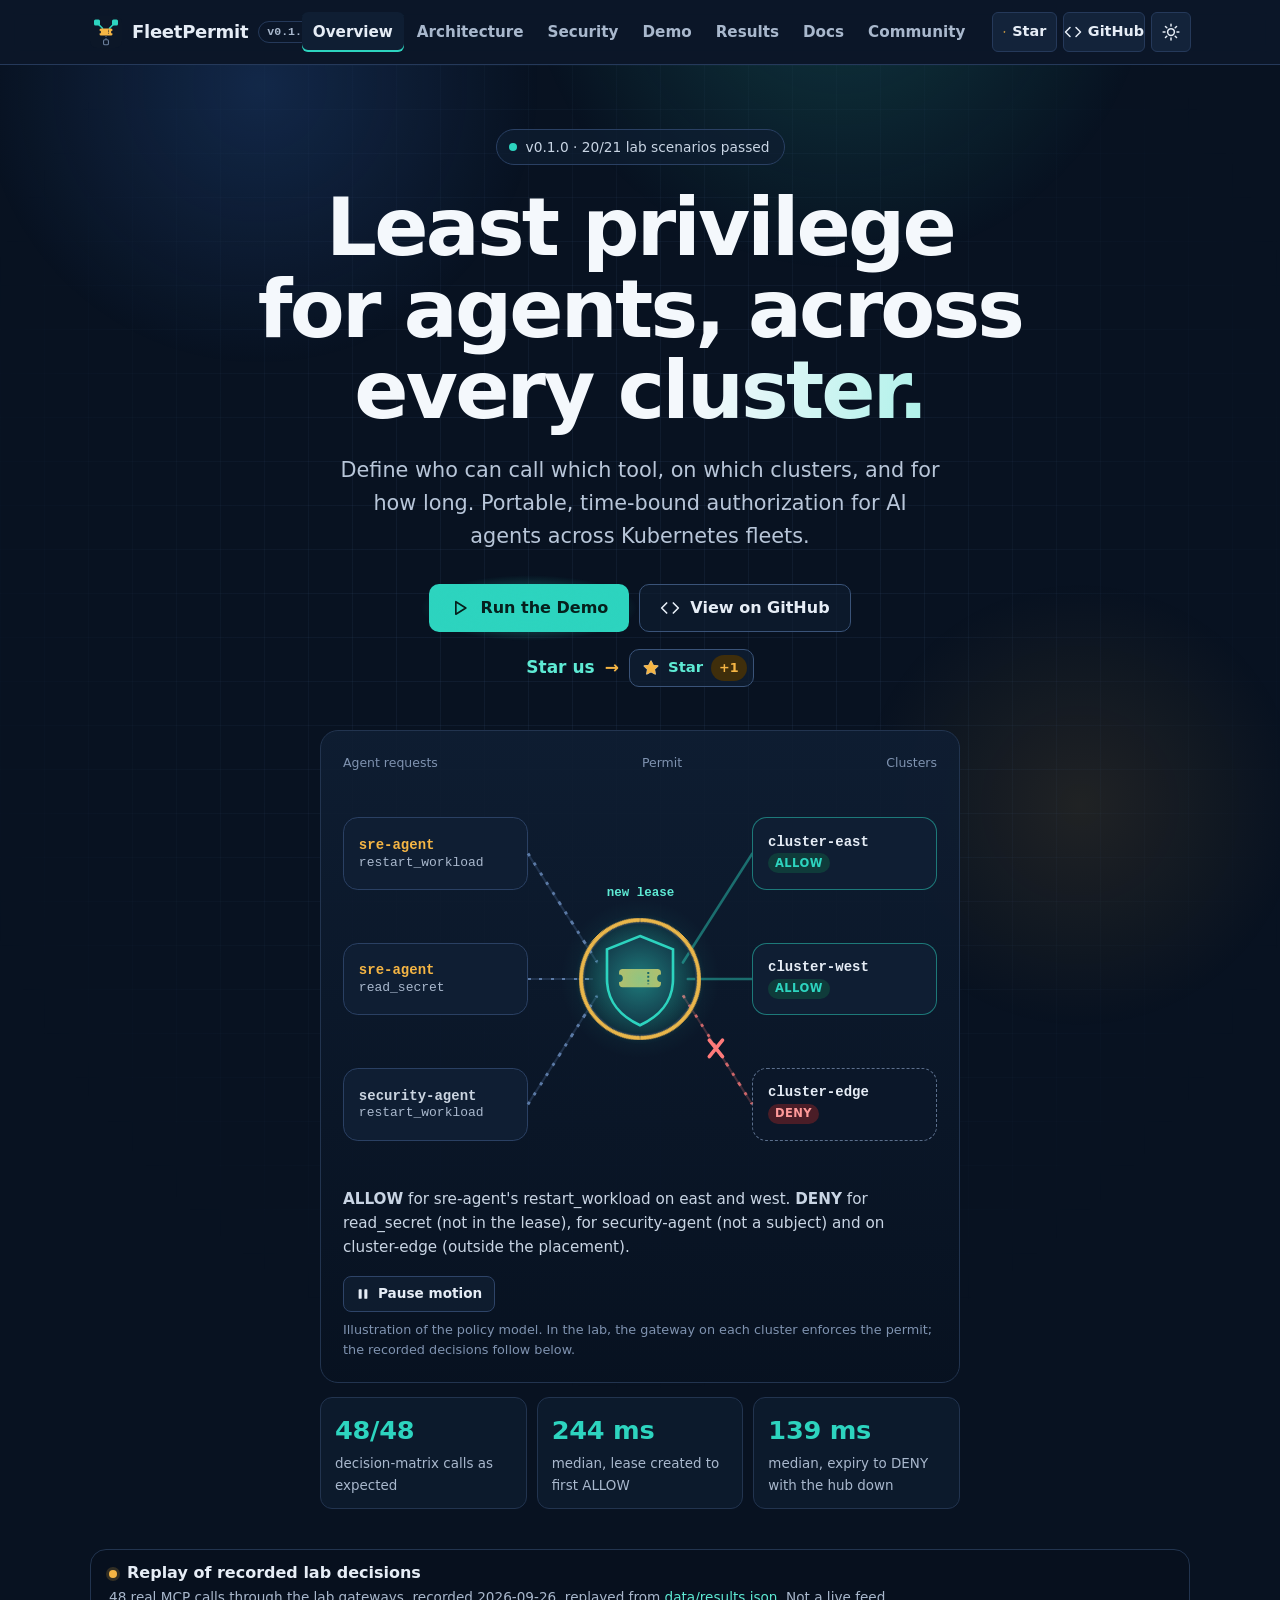
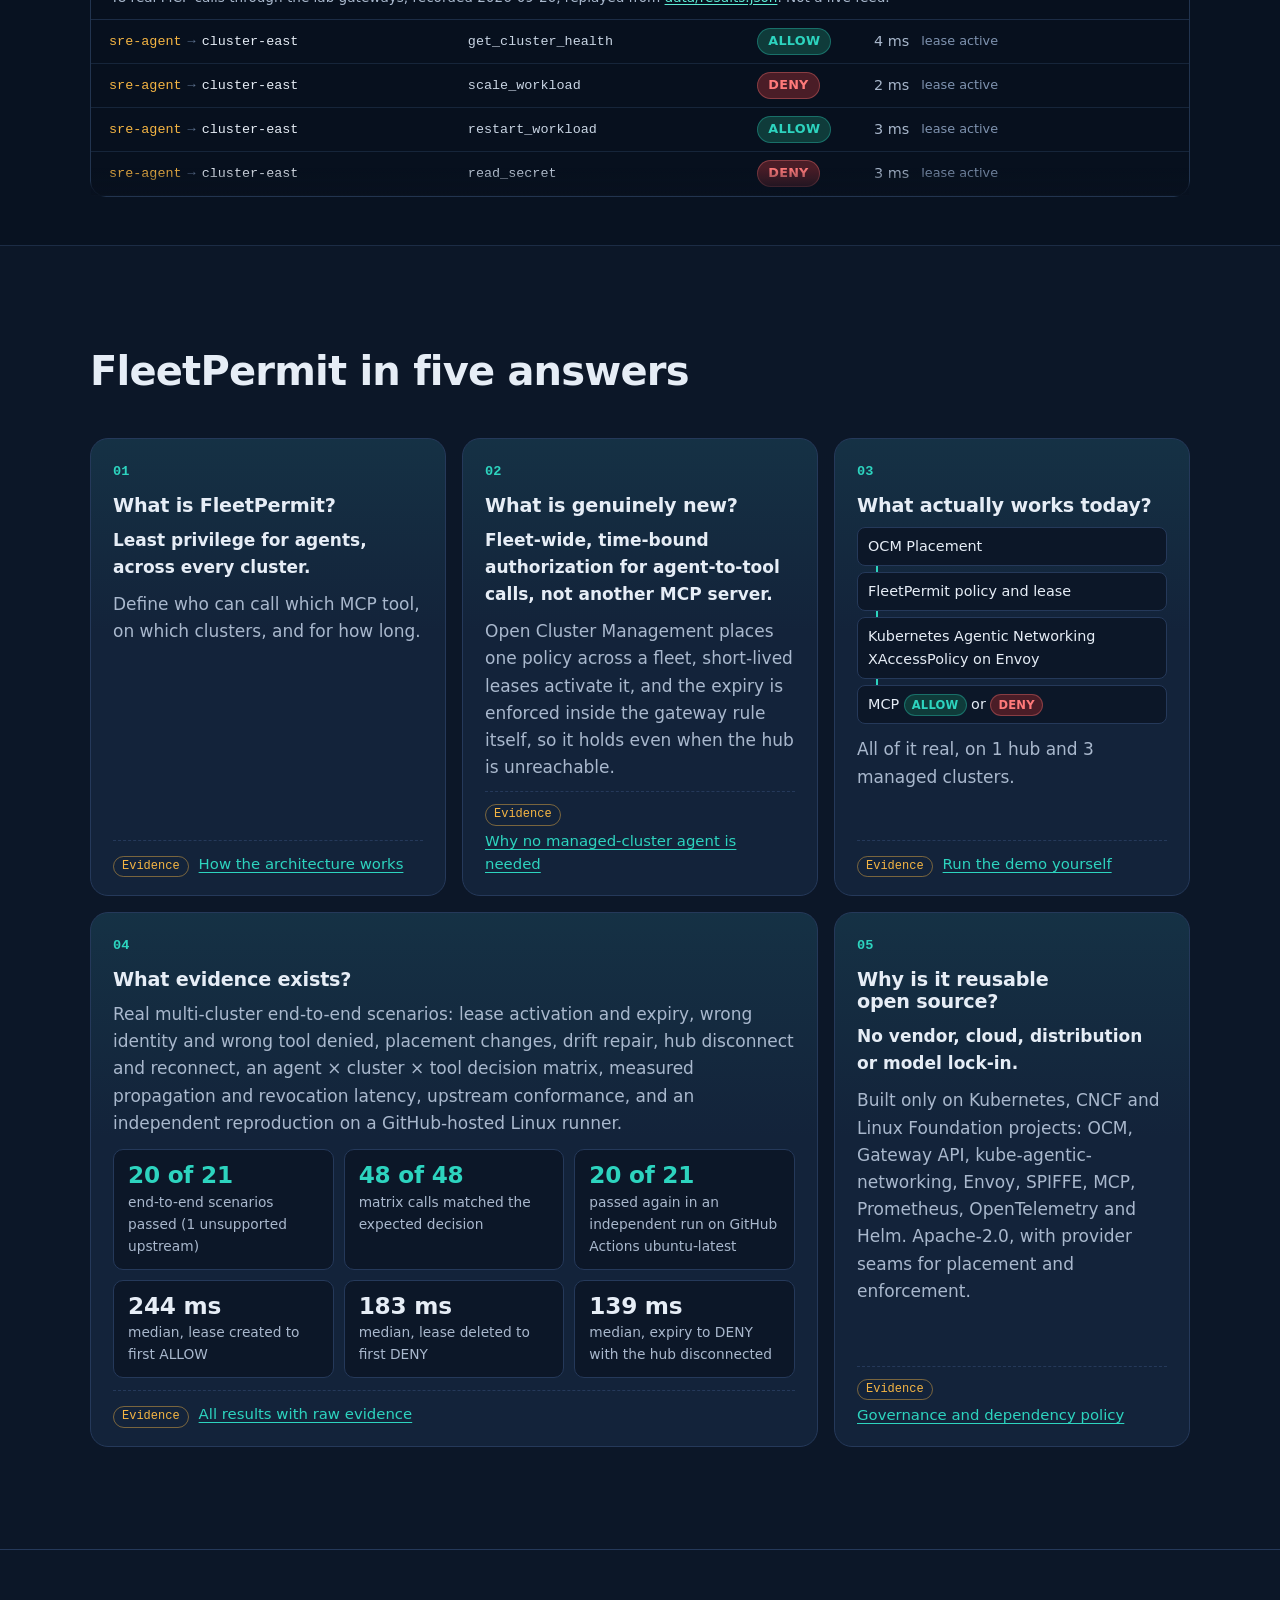
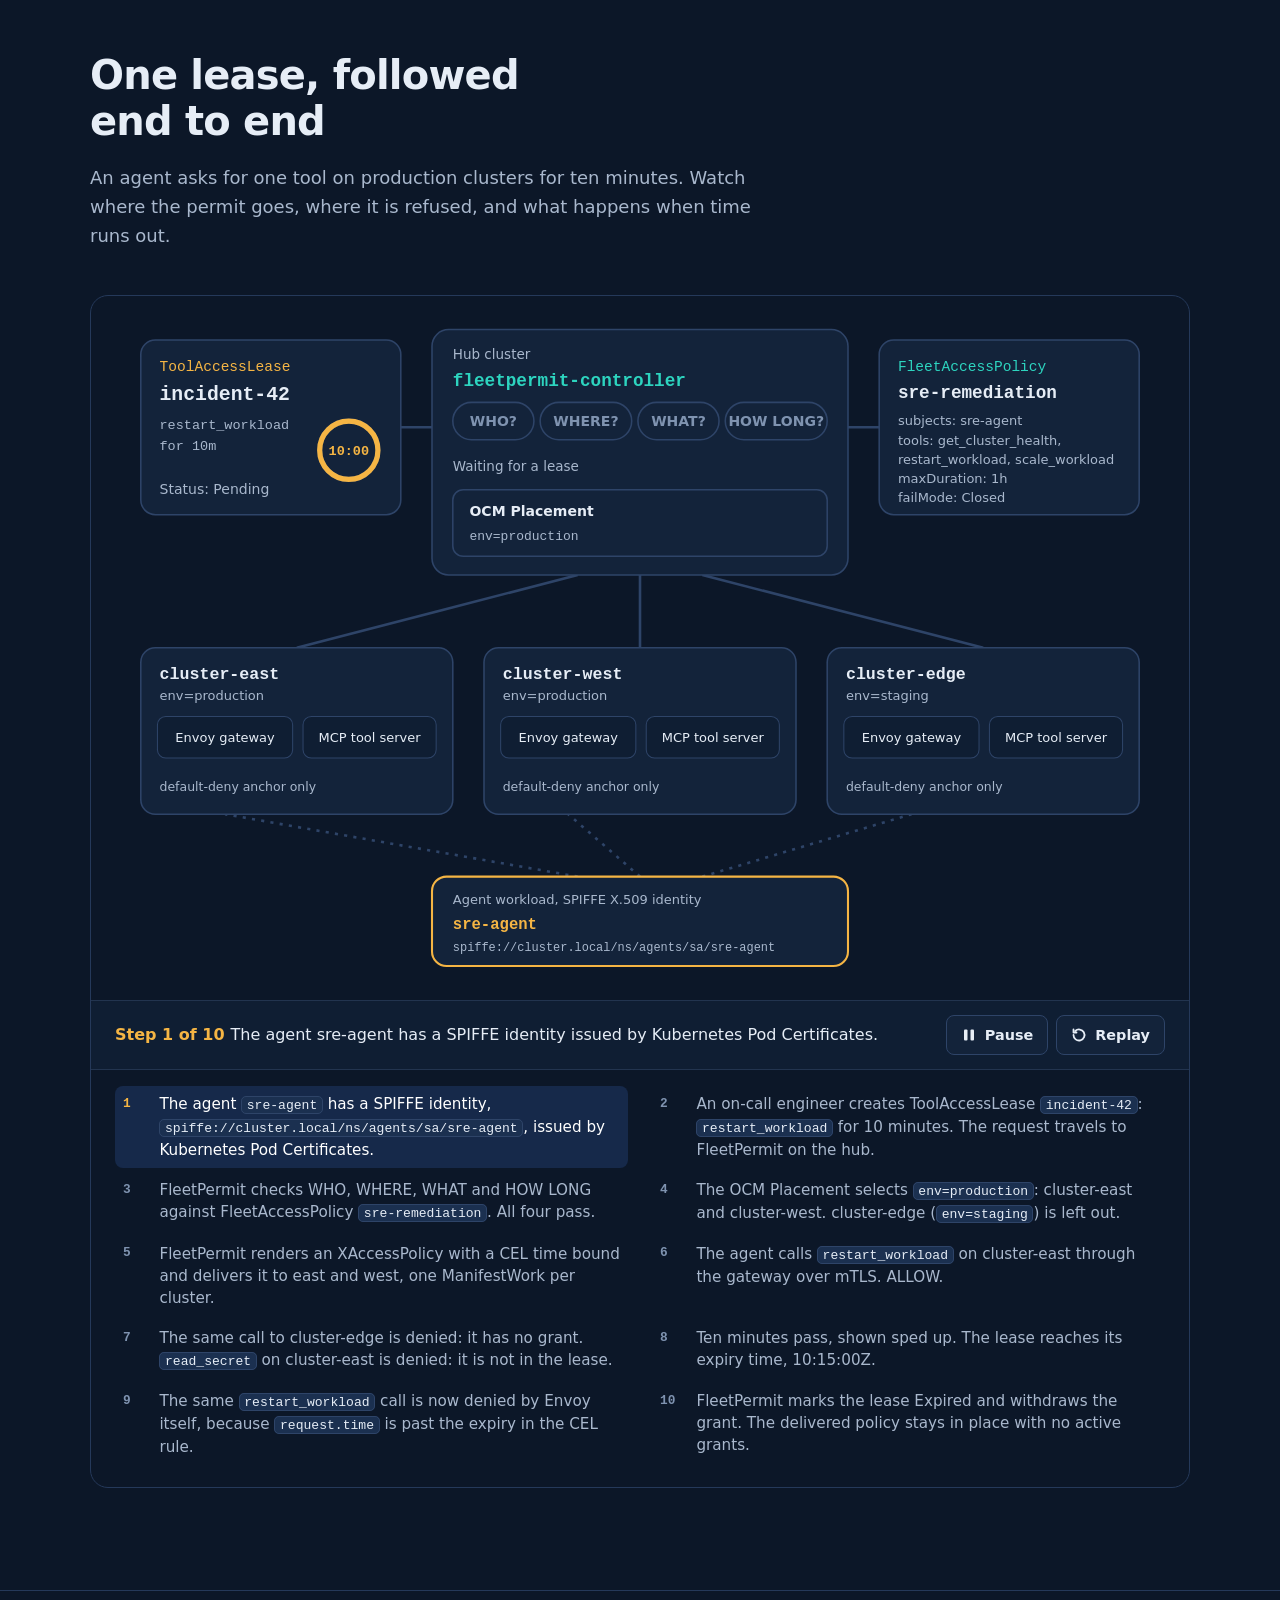
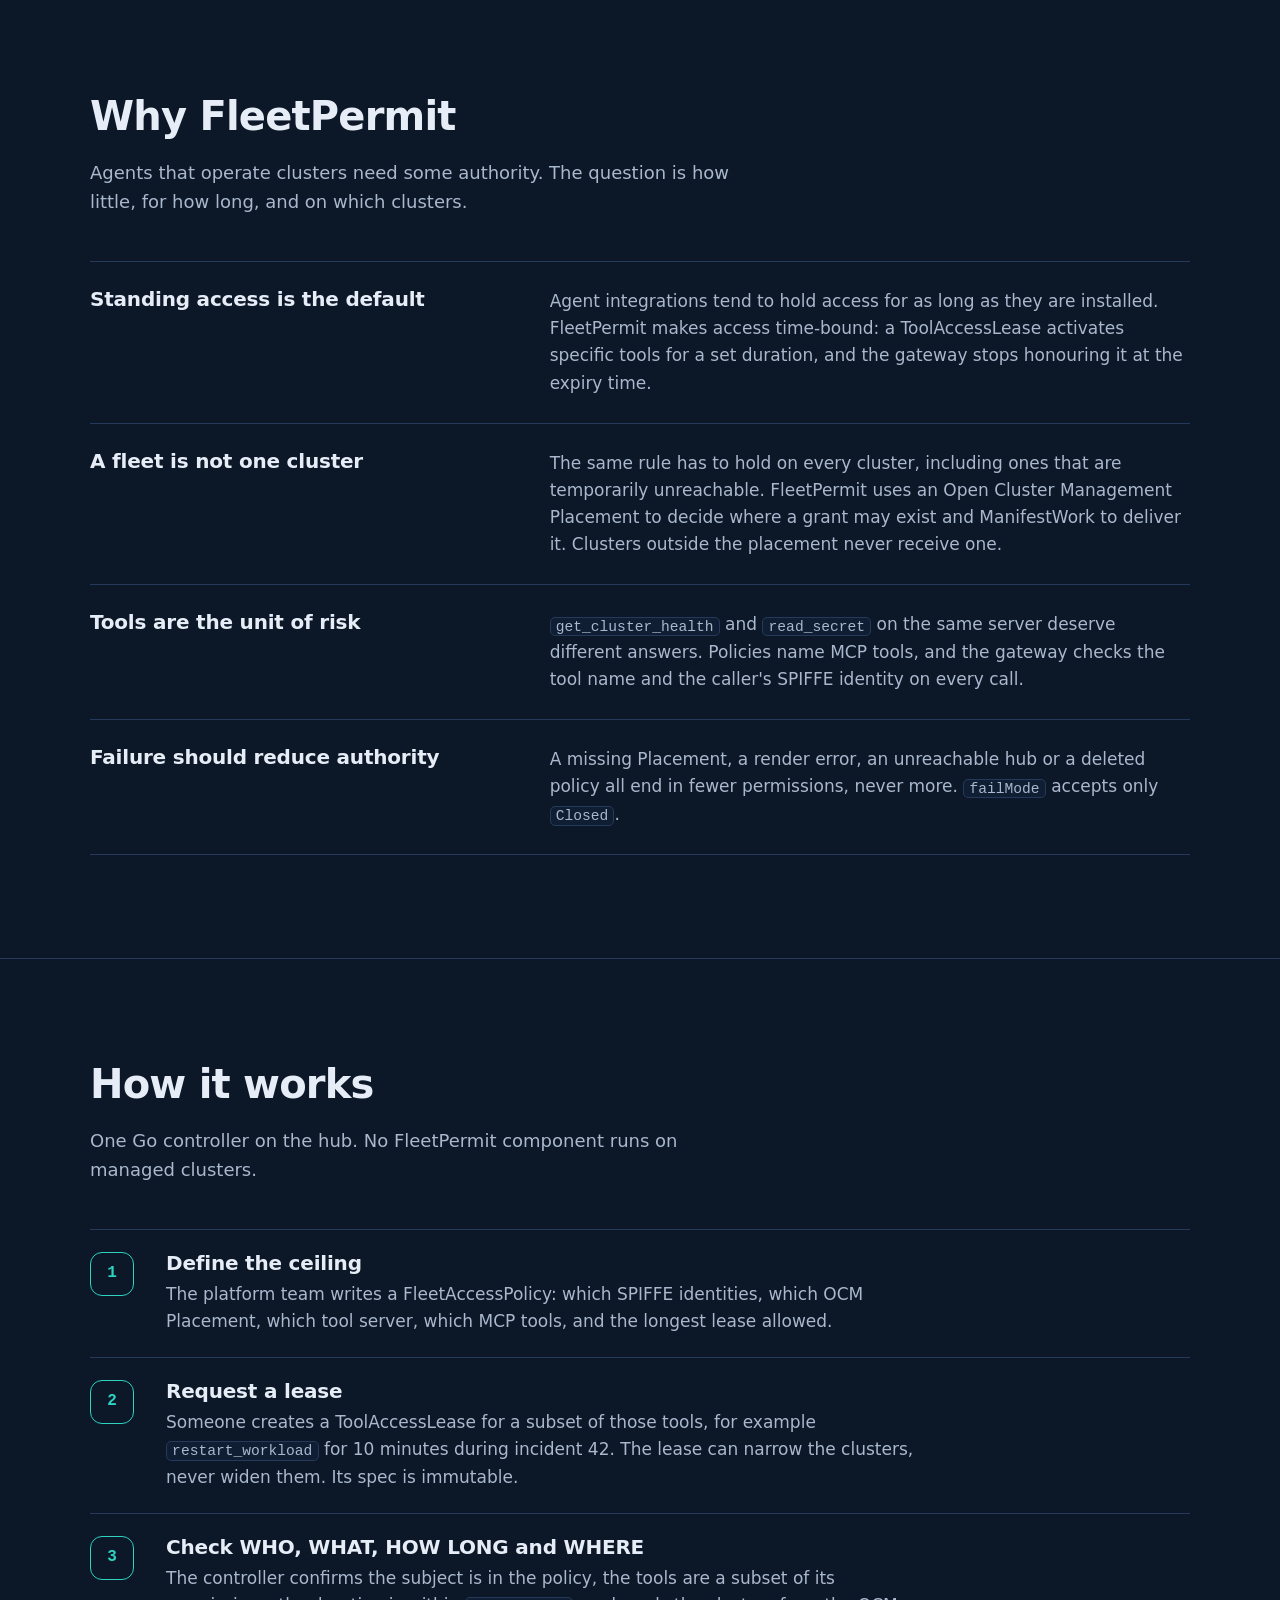
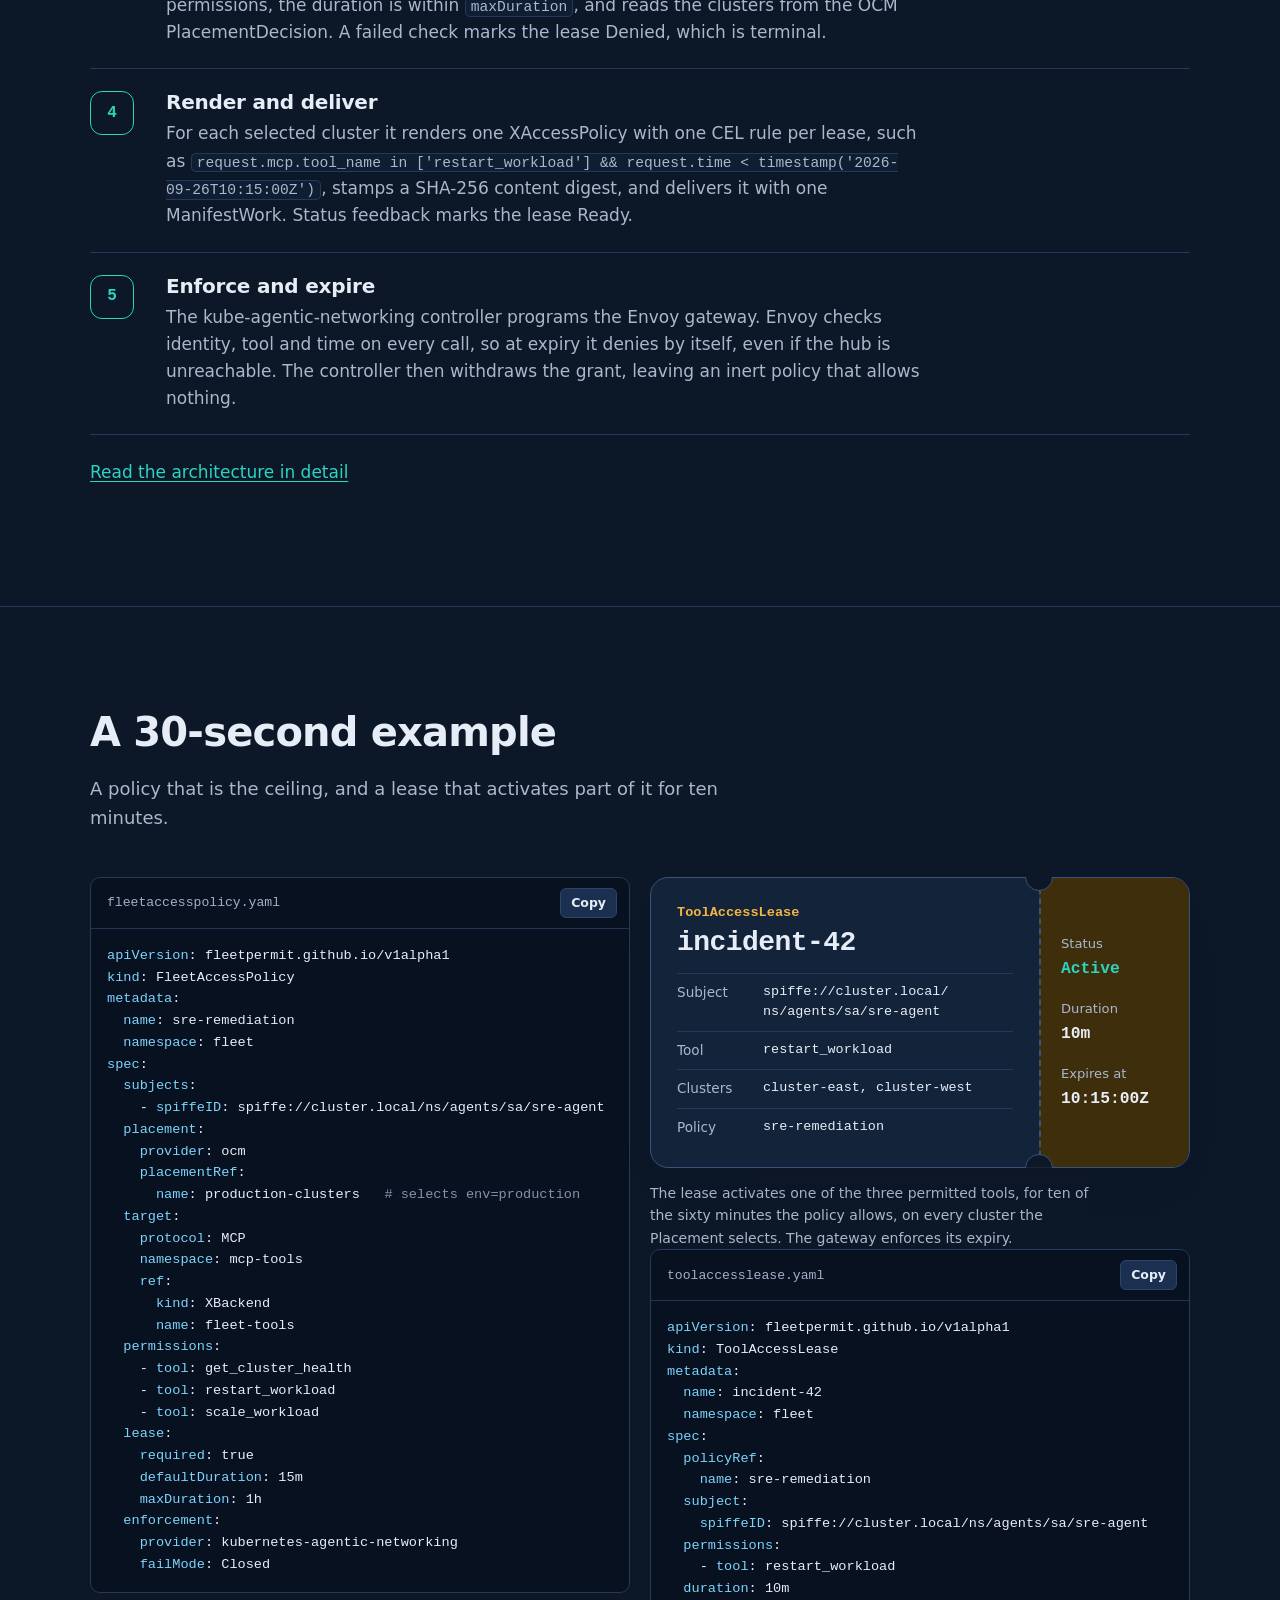
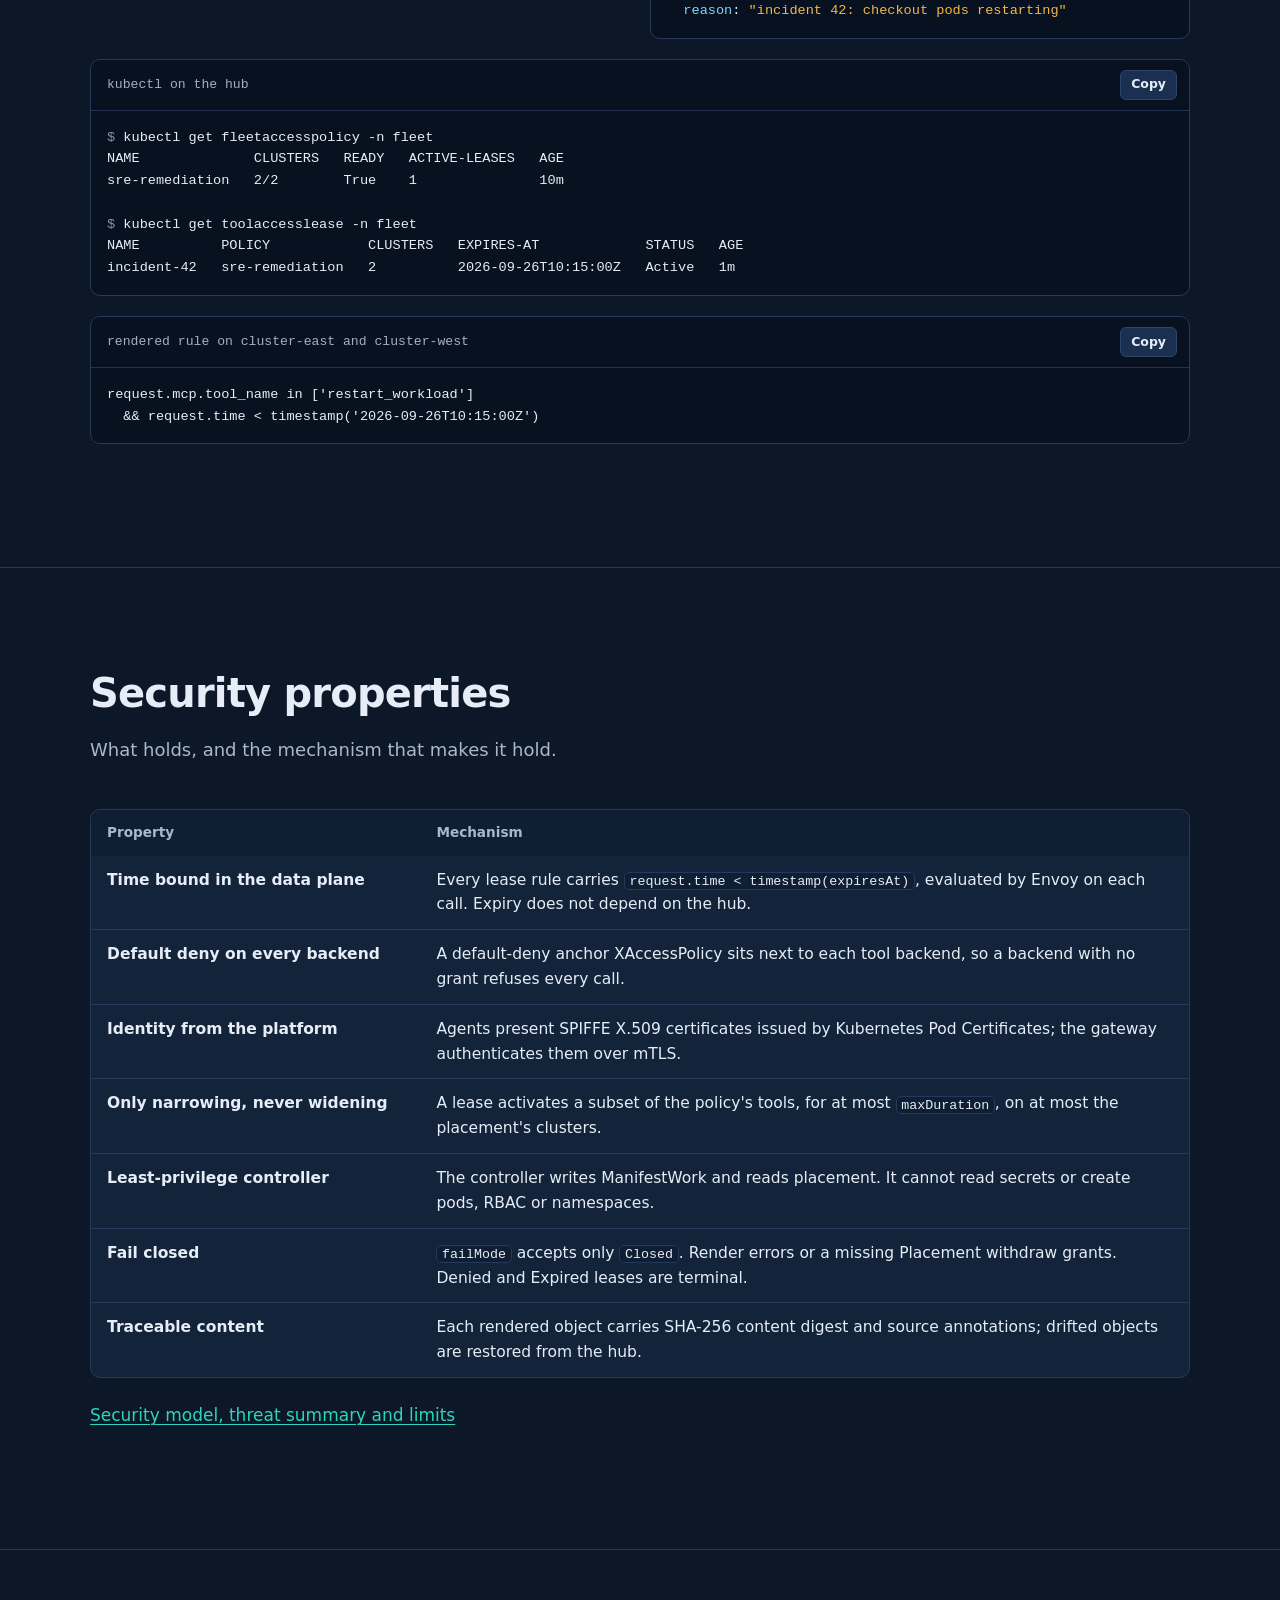
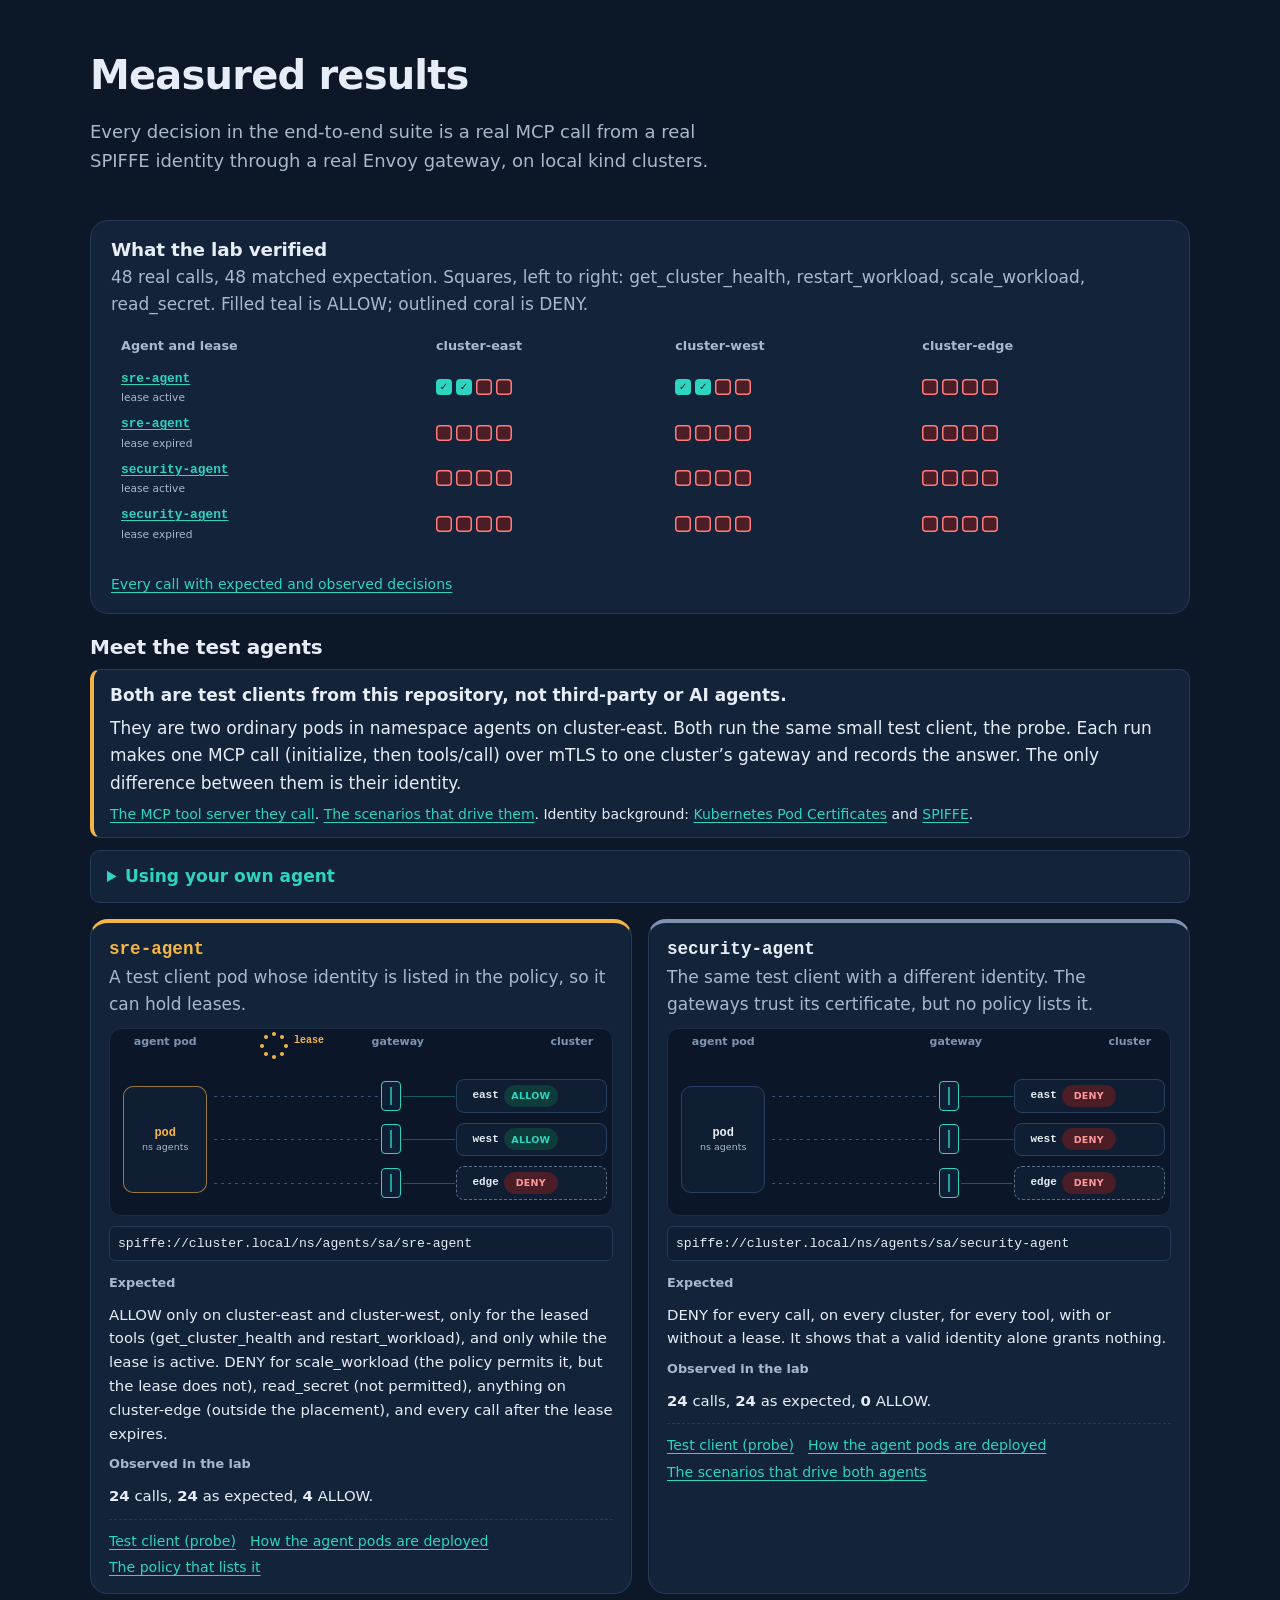
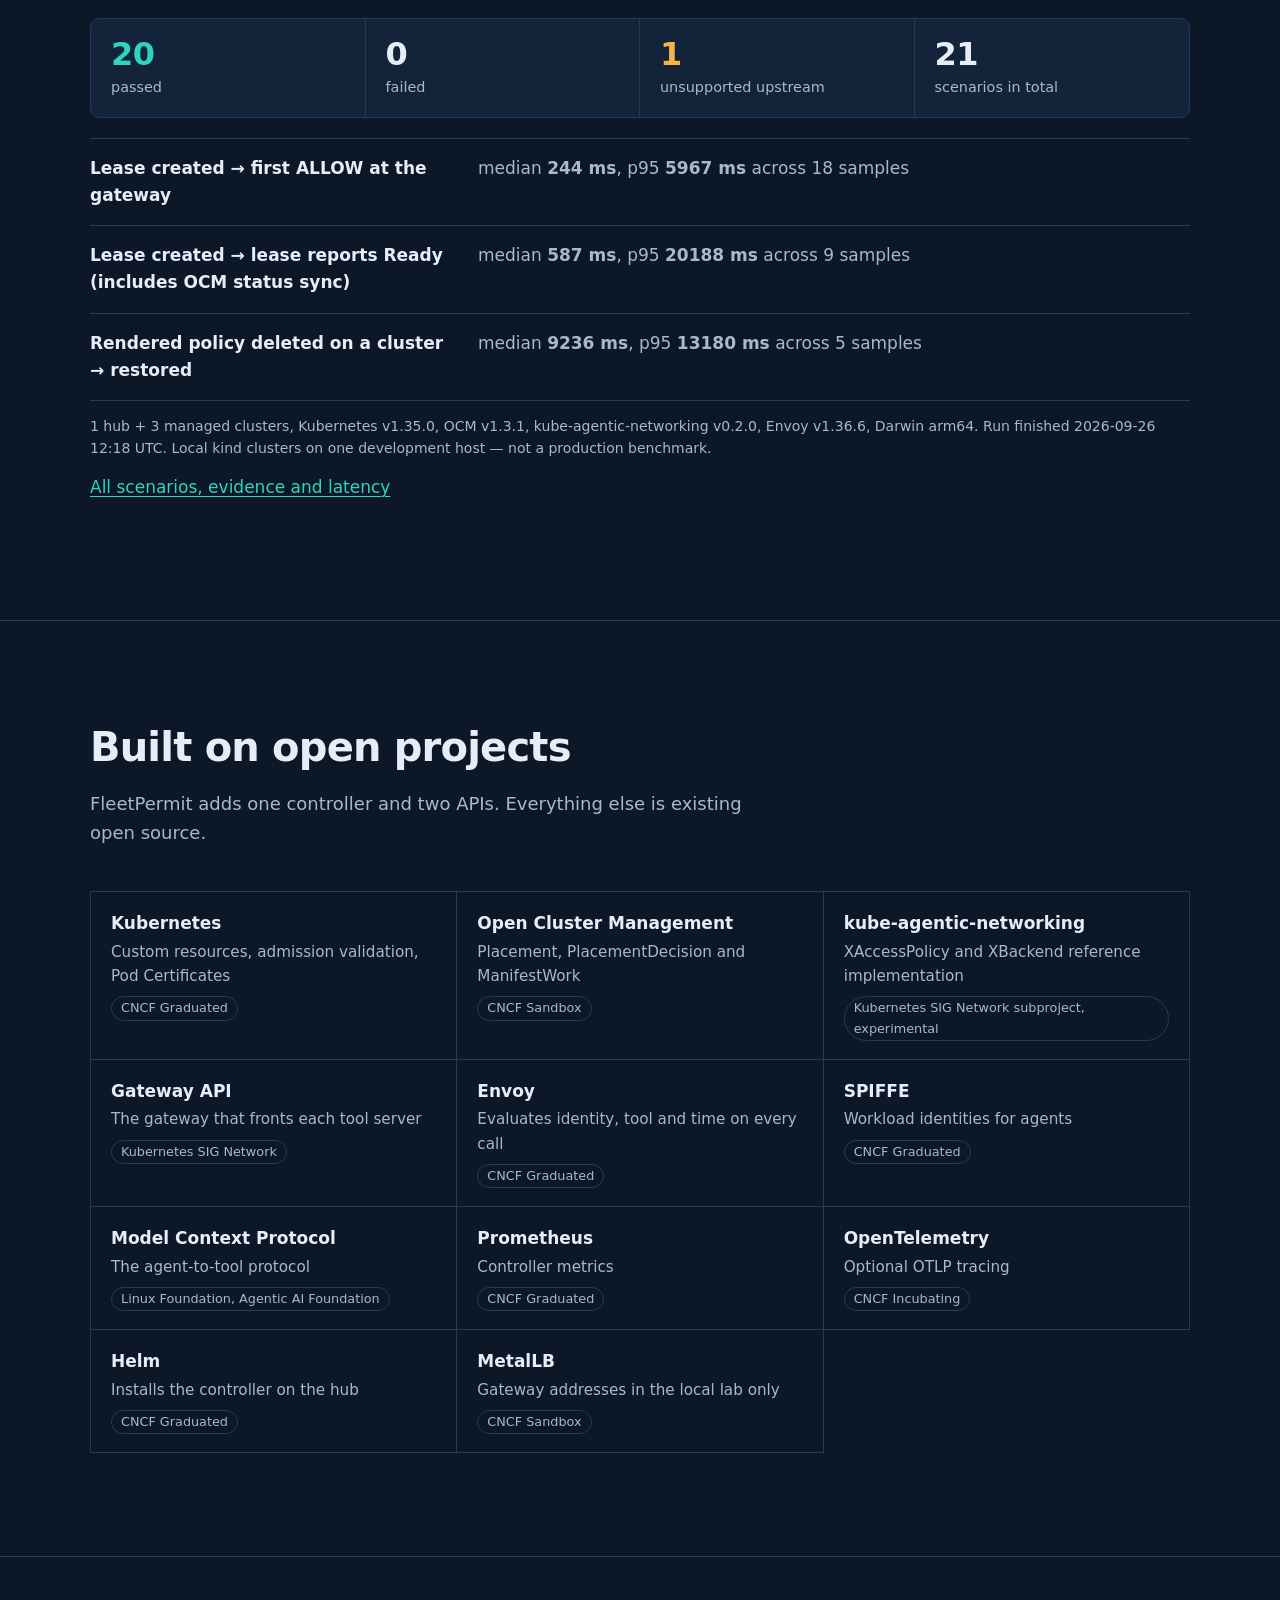
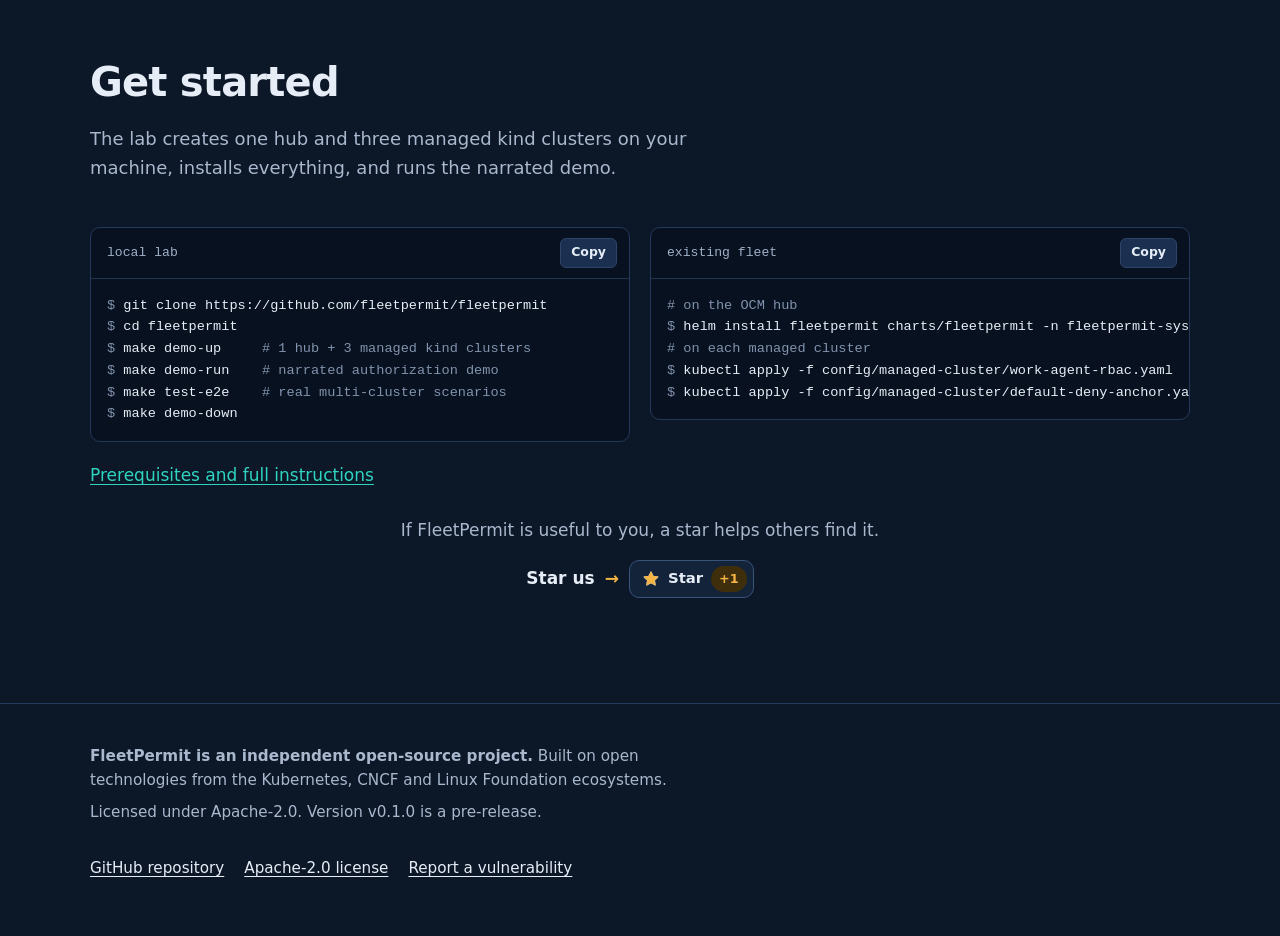
==== index.html @ ba18193c "Animate the hero flow and star button, add the test agent cards The flow panel now runs continuously" ====
<!doctype html>
<html lang="en" class="no-js">
<head>
<meta charset="utf-8">
<meta name="viewport" content="width=device-width, initial-scale=1">
<title>FleetPermit: least privilege for agents, across every cluster</title>
<meta name="description" content="Portable, time-bound authorization for AI agents across Kubernetes fleets. Define who can call which tool, on which clusters, and for how long.">
<meta name="color-scheme" content="dark light">
<meta name="theme-color" content="#0c1728">
<link rel="icon" href="assets/img/logo-mark.svg" type="image/svg+xml">
<link rel="apple-touch-icon" href="assets/img/avatar-512.png">
<link rel="stylesheet" href="assets/css/site.css">
<meta property="og:type" content="website">
<meta property="og:site_name" content="FleetPermit">
<meta property="og:title" content="FleetPermit: least privilege for agents, across every cluster">
<meta property="og:description" content="Portable, time-bound authorization for AI agents across Kubernetes fleets. Define who can call which tool, on which clusters, and for how long.">
<meta property="og:url" content="https://fleetpermit.github.io/">
<meta property="og:image" content="https://fleetpermit.github.io/assets/img/social-preview.png">
<meta name="twitter:card" content="summary_large_image">
<script>(function(){var d=document.documentElement,t='dark';d.className=d.className.replace('no-js','js');try{var s=localStorage.getItem('fp-theme');if(s==='light'||s==='dark')t=s;}catch(e){}d.setAttribute('data-theme',t);})();</script>
<script src="assets/js/site.js" defer></script>
<link rel="stylesheet" href="assets/css/hero.css">
<link rel="stylesheet" href="assets/css/agents.css">
<script src="assets/js/hero.js" defer></script>
<script src="assets/js/architecture-player.js" defer></script>
<script src="assets/js/results.js" defer></script>
</head>
<body>
<a class="skip-link" href="#main">Skip to content</a>
<header class="site-header">
  <div class="container header-inner">
    <a class="brand" href="index.html"><svg viewBox="0 0 64 64" aria-hidden="true" focusable="false"><rect width="64" height="64" rx="14" fill="#0C1728"/><g stroke="#2DD4BF" stroke-width="3.2" stroke-linecap="round"><line x1="25" y1="24.5" x2="16.5" y2="16"/><line x1="39" y1="24.5" x2="47.5" y2="16"/></g><line x1="32" y1="41" x2="32" y2="45.5" stroke="#6B7F9C" stroke-width="2.4" stroke-linecap="round" stroke-dasharray="0.01 4.4"/><rect x="8" y="7" width="12" height="12" rx="3" fill="#2DD4BF"/><rect x="44" y="7" width="12" height="12" rx="3" fill="#2DD4BF"/><rect x="27.1" y="47.6" width="9.8" height="9.8" rx="2.6" fill="none" stroke="#6B7F9C" stroke-width="2.2"/><path d="M22 25H42A3 3 0 0 1 45 28V29A3 3 0 0 0 45 35V36A3 3 0 0 1 42 39H22A3 3 0 0 1 19 36V35A3 3 0 0 0 19 29V28A3 3 0 0 1 22 25Z" fill="#F5B544"/><line x1="37" y1="27.6" x2="37" y2="36.6" stroke="#0C1728" stroke-width="1.6" stroke-dasharray="1.6 1.4"/></svg><span>FleetPermit</span><span class="version">v0.1.0</span></a>
    <nav id="site-nav" class="site-nav" aria-label="Main">
      <ul>
        <li><a href="index.html" aria-current="page">Overview</a></li>
        <li><a href="architecture.html">Architecture</a></li>
        <li><a href="security.html">Security</a></li>
        <li><a href="demo.html">Demo</a></li>
        <li><a href="results.html">Results</a></li>
        <li><a href="docs.html">Docs</a></li>
        <li><a href="community.html">Community</a></li>
      </ul>
    </nav>
    <div class="header-actions">
      <a class="icon-btn star-btn" href="https://github.com/fleetpermit/fleetpermit" aria-label="Star FleetPermit on GitHub" title="Star FleetPermit on GitHub"><span class="star-g" aria-hidden="true"><svg class="star-ico" viewBox="0 0 24 24" focusable="false"><path d="M12 2.6l2.8 5.8 6.3.9-4.6 4.4 1.1 6.3L12 17l-5.6 3 1.1-6.3-4.6-4.4 6.3-.9z"/></svg></span><span class="star-label">Star</span></a>
      <a class="icon-btn gh-btn" href="https://github.com/fleetpermit/fleetpermit"><svg viewBox="0 0 24 24" aria-hidden="true" focusable="false" fill="none" stroke="currentColor" stroke-width="2" stroke-linecap="round" stroke-linejoin="round"><polyline points="16 18 22 12 16 6"/><polyline points="8 6 2 12 8 18"/></svg><span class="gh-label">GitHub</span><span class="visually-hidden"> repository</span></a>
      <button class="icon-btn theme-toggle" type="button" aria-label="Switch theme"><svg class="icon-moon" viewBox="0 0 24 24" aria-hidden="true" focusable="false" fill="none" stroke="currentColor" stroke-width="2" stroke-linecap="round" stroke-linejoin="round"><path d="M21 12.8A9 9 0 1 1 11.2 3a7 7 0 0 0 9.8 9.8z"/></svg><svg class="icon-sun" viewBox="0 0 24 24" aria-hidden="true" focusable="false" fill="none" stroke="currentColor" stroke-width="2" stroke-linecap="round" stroke-linejoin="round"><circle cx="12" cy="12" r="4.5"/><path d="M12 1.5v2.5M12 20v2.5M4.6 4.6l1.8 1.8M17.6 17.6l1.8 1.8M1.5 12H4M20 12h2.5M4.6 19.4l1.8-1.8M17.6 6.4l1.8-1.8"/></svg></button>
      <button class="icon-btn menu-toggle" type="button" aria-expanded="false" aria-controls="site-nav"><svg viewBox="0 0 24 24" aria-hidden="true" focusable="false" fill="none" stroke="currentColor" stroke-width="2" stroke-linecap="round"><path d="M4 7h16M4 12h16M4 17h16"/></svg><span class="menu-label">Menu</span></button>
    </div>
  </div>
</header>
<main id="main">
  <section class="hero-fx" id="hero" aria-labelledby="hero-title">
    <div class="fx-bg" aria-hidden="true">
      <div class="fx-aurora a1"></div>
      <div class="fx-aurora a2"></div>
      <div class="fx-aurora a3"></div>
      <div class="fx-grid"></div>
    </div>
    <div class="container fx-center">
      <p class="fx-pill fx-enter"><span class="fx-dot" aria-hidden="true"></span><span id="fx-pill-text">v0.1.0 pre-release</span></p>
      <h1 id="hero-title" class="fx-headline fx-enter" style="--d:80ms"><span class="visually-hidden">FleetPermit: </span><span class="fx-grad">Least privilege for agents, across every cluster.</span></h1>
      <p class="fx-sub fx-enter" style="--d:180ms">Define who can call which tool, on which clusters, and for how long. Portable, time-bound authorization for AI agents across Kubernetes fleets.</p>
      <div class="fx-ctas fx-enter" style="--d:280ms">
        <a class="btn btn-primary fx-glow" href="demo.html">
          <svg viewBox="0 0 24 24" aria-hidden="true" focusable="false" fill="none" stroke="currentColor" stroke-width="2" stroke-linejoin="round"><path d="M7 4.5v15l12-7.5z"/></svg>
          Run the Demo
        </a>
        <a class="btn btn-secondary" href="https://github.com/fleetpermit/fleetpermit">
          <svg viewBox="0 0 24 24" aria-hidden="true" focusable="false" fill="none" stroke="currentColor" stroke-width="2" stroke-linecap="round" stroke-linejoin="round"><polyline points="16 18 22 12 16 6"/><polyline points="8 6 2 12 8 18"/></svg>
          View on GitHub
        </a>
      </div>
      <p class="fx-star-row fx-enter" style="--d:360ms"><a class="star-demo" href="https://github.com/fleetpermit/fleetpermit"><span class="sd-lead">Star us</span><span class="visually-hidden"> on GitHub</span><span class="sd-arrow" aria-hidden="true">→</span><span class="sd-btn" aria-hidden="true"><span class="sd-ring"></span><span class="sd-star"><svg class="sd-outline" viewBox="0 0 24 24" focusable="false"><path d="M12 2.6l2.8 5.8 6.3.9-4.6 4.4 1.1 6.3L12 17l-5.6 3 1.1-6.3-4.6-4.4 6.3-.9z"/></svg><span class="sd-fillwrap"><svg class="sd-fill" viewBox="0 0 24 24" focusable="false"><path d="M12 2.6l2.8 5.8 6.3.9-4.6 4.4 1.1 6.3L12 17l-5.6 3 1.1-6.3-4.6-4.4 6.3-.9z"/></svg></span><span class="sd-sp s1"></span><span class="sd-sp s2"></span><span class="sd-sp s3"></span><span class="sd-sp s4"></span><span class="sd-sp s5"></span><span class="sd-sp s6"></span></span><span class="sd-label">Star</span><span class="sd-plus">+1</span><span class="sd-cursor"><svg viewBox="0 0 16 22" focusable="false"><path d="M1.2 1.2V17.2L5.1 13.6L8.1 20.4L10.9 19.2L7.9 12.4H13.3Z"/></svg></span></span></a></p>

      <figure class="flow fx-enter" style="--d:440ms" aria-labelledby="flow-desc">
        <div class="flow-card">
          <p class="flow-head" aria-hidden="true"><span>Agent requests</span><span>Permit</span><span>Clusters</span></p>
          <div class="flow-stage">
            <svg viewBox="0 0 360 240" aria-hidden="true" focusable="false">
              <defs><radialGradient id="flow-core"><stop offset="0" stop-color="#2DD4BF" stop-opacity="0.18"/><stop offset="1" stop-color="#2DD4BF" stop-opacity="0"/></radialGradient></defs>
              <g fill="none" stroke-linecap="round">
                <path d="M112 44L154 110M112 120H151M112 196L154 130" stroke="#46618A" stroke-opacity="0.35" stroke-width="1.2"/>
                <path d="M206 110L248 44M209 120H248" stroke="#2DD4BF" stroke-opacity="0.45" stroke-width="1.6"/>
                <path d="M206 130L248 196" stroke="#FF7A7A" stroke-opacity="0.22" stroke-width="1.2"/>
                <path d="M222 157L230 167M230 157L222 167" stroke="#FF7A7A" stroke-width="2.2"/>
              </g>
              <circle cx="180" cy="120" r="48" fill="url(#flow-core)"/>
              <circle cx="180" cy="120" r="35" fill="none" stroke="#1C2C45" stroke-width="3"/>
              <path d="M180 94L200 102V120C200 134 191 143 180 148C169 143 160 134 160 120V102Z" fill="#0F2036" stroke="#2DD4BF" stroke-width="1.6"/>
              <path d="M169.5 114H190.5A2.2 2.2 0 0 1 192.7 116.2V117.2A2.3 2.3 0 0 0 192.7 121.8V122.8A2.2 2.2 0 0 1 190.5 125H169.5A2.2 2.2 0 0 1 167.3 122.8V121.8A2.3 2.3 0 0 0 167.3 117.2V116.2A2.2 2.2 0 0 1 169.5 114Z" fill="#F5B544"/>
              <line x1="185" y1="115.8" x2="185" y2="123.2" stroke="#0C1728" stroke-width="1.2" stroke-dasharray="1.2 1.1"/>
            </svg>
            <span class="chip rq0 sre"><span class="who">sre-agent</span><span class="what">restart_workload</span></span>
            <span class="chip rq1 sre"><span class="who">sre-agent</span><span class="what">read_secret</span></span>
            <span class="chip rq2 sec"><span class="who">security-agent</span><span class="what">restart_workload</span></span>
            <span class="chip cl cl0"><span class="who">cluster-east</span><span class="cstate"><span class="al">ALLOW</span><span class="dn">DENY</span></span></span>
            <span class="chip cl cl1"><span class="who">cluster-west</span><span class="cstate"><span class="al">ALLOW</span><span class="dn">DENY</span></span></span>
            <span class="chip cl cl2 edge"><span class="who">cluster-edge</span><span class="cstate"><span class="dn">DENY</span></span></span>
            <span class="sh s1"><i></i></span><span class="sh s2"><i></i></span><span class="sh s3"><i></i></span><span class="sh s4"><i></i></span>
            <span class="rg-half r"><span class="rg-arc"></span></span><span class="rg-half l"><span class="rg-arc"></span></span>
            <span class="fg fg-active">
              <span class="fo fglow"></span><span class="fo fpulse"></span>
              <span class="fo pk amber inA d0"></span><span class="fo pk amber inA d1"></span><span class="fo pk amber inA d2"></span>
              <span class="fo pk teal outE d0"></span><span class="fo pk teal outE d1"></span><span class="fo pk teal outW d0"></span><span class="fo pk teal outW d1"></span>
              <span class="fo ftick-ok e">✓</span><span class="fo ftick-ok w">✓</span>
            </span>
            <span class="fg fg-expired">
              <span class="fo pk amber inAx d0"></span><span class="fo pk amber inAx d1"></span><span class="fo burst fspark inAx d0"></span><span class="fo burst fspark inAx d1"></span>
            </span>
            <span class="fo pk amber inB d0"></span><span class="fo pk amber inB d1"></span><span class="fo burst fspark inB d0"></span><span class="fo burst fspark inB d1"></span>
            <span class="fo pk slate inC d0"></span><span class="fo pk slate inC d1"></span><span class="fo burst fspark inC d0"></span><span class="fo burst fspark inC d1"></span>
            <span class="fo pk coral outX d0"></span><span class="fo pk coral outX d1"></span><span class="fo burst fspark outX d0"></span><span class="fo burst fspark outX d1"></span>
            <span class="fo fexp"></span>
            <span class="fo fdim"></span>
            <span class="fo flow-label flow-count" id="flow-count">10 min lease</span>
          </div>
          <div class="flow-foot">
            <p class="flow-caps" aria-hidden="true">
              <span class="f1"><b>ALLOW</b> for sre-agent's restart_workload on east and west. <b>DENY</b> for read_secret (not in the lease), for security-agent (not a subject) and on cluster-edge (outside the placement).</span>
              <span class="f2"><b>Lease expired:</b> the gateways deny every call, including sre-agent's restart_workload, until a new lease is issued.</span>
            </p>
            <button type="button" class="fx-pause" id="fx-pause" aria-pressed="false">
              <svg class="i-pause" viewBox="0 0 16 16" aria-hidden="true"><rect x="3" y="2.5" width="3.5" height="11" rx="1" fill="currentColor"/><rect x="9.5" y="2.5" width="3.5" height="11" rx="1" fill="currentColor"/></svg>
              <svg class="i-play" viewBox="0 0 16 16" aria-hidden="true" hidden><path d="M4 2.5v11l9-5.5z" fill="currentColor"/></svg>
              <span class="lbl">Pause motion</span>
            </button>
          </div>
          <p class="flow-note">Illustration of the policy model. In the lab, the gateway on each cluster enforces the permit; the recorded decisions follow below.</p>
        </div>
        <figcaption id="flow-desc" class="visually-hidden">Animated illustration, repeating every 11 seconds. Packets flow continuously from three agent requests toward the FleetPermit permit, a 10-minute lease shown in accelerated time. sre-agent asking for restart_workload passes and its packets reach cluster-east and cluster-west, which show ALLOW. sre-agent asking for read_secret is rejected because the tool is not in the lease; security-agent is rejected because it is not a subject of the policy. Packets toward cluster-edge stop at a barrier because it is outside the placement. When the lease countdown reaches zero, the permit dims, east and west show DENY and sre-agent is rejected too, until a new lease is issued and the countdown restarts.</figcaption>
      </figure>
      <ul class="fx-numbers" id="fx-numbers" aria-label="Recorded results from the lab" hidden></ul>

    <section class="ticker fx-enter" style="--d:600ms" aria-labelledby="ticker-title">
      <div class="ticker-head">
        <h2 class="ticker-title" id="ticker-title"><span class="rec" aria-hidden="true"></span>Replay of recorded lab decisions</h2>
        <p class="ticker-sub" id="ticker-sub">Real MCP calls through the lab gateways, replayed from <a href="data/results.json">data/results.json</a>. Not a live feed.</p>
      </div>
      <div class="ticker-window" id="ticker-window" role="region" aria-labelledby="ticker-title">
        <ol class="ticker-list" id="ticker-list" aria-label="Recorded lab decisions">
          <li><span class="t-route">Loading recorded decisions</span></li>
        </ol>
      </div>
      <noscript><p class="ticker-sub" style="padding:12px 18px">The replay needs JavaScript. See <a href="results.html">all recorded results</a>.</p></noscript>
    </section>
    </div>
  </section>

  <section class="section answers" id="five-answers" aria-labelledby="answers-title">
    <div class="container">
      <div class="section-head">
        <h2 id="answers-title">FleetPermit in five answers</h2>
      </div>
      <ol class="answers-list">
        <li class="answer a1">
          <h3>What is FleetPermit?</h3>
          <p class="answer-lead">Least privilege for agents, across every cluster.</p>
          <p>Define who can call which MCP tool, on which clusters, and for how long.</p>
          <p class="evidence"><span>Evidence</span><a href="architecture.html">How the architecture works</a></p>
        </li>
        <li class="answer a2">
          <h3>What is genuinely new?</h3>
          <p class="answer-lead">Fleet-wide, time-bound authorization for agent-to-tool calls, not another MCP server.</p>
          <p>Open Cluster Management places one policy across a fleet, short-lived leases activate it, and the expiry is enforced inside the gateway rule itself, so it holds even when the hub is unreachable.</p>
          <p class="evidence"><span>Evidence</span><a href="architecture.html#no-agent">Why no managed-cluster agent is needed</a></p>
        </li>
        <li class="answer a3">
          <h3>What actually works today?</h3>
          <ol class="pipeline" aria-label="The working path">
            <li>OCM Placement</li>
            <li>FleetPermit policy and lease</li>
            <li>Kubernetes Agentic Networking XAccessPolicy on Envoy</li>
            <li>MCP <span class="pill pill-allow">ALLOW</span> or <span class="pill pill-deny">DENY</span></li>
          </ol>
          <p>All of it real, on 1 hub and 3 managed clusters.</p>
          <p class="evidence"><span>Evidence</span><a href="demo.html">Run the demo yourself</a></p>
        </li>
        <li class="answer a4">
          <h3>What evidence exists?</h3>
          <p>Real multi-cluster end-to-end scenarios: lease activation and expiry, wrong identity and wrong tool denied, placement changes, drift repair, hub disconnect and reconnect, an agent × cluster × tool decision matrix, measured propagation and revocation latency, upstream conformance, and an independent reproduction on a GitHub-hosted Linux runner.</p>
          <ul class="answer-stats" id="answer-stats" aria-label="Headline numbers from data/results.json" hidden></ul>
          <p class="evidence"><span>Evidence</span><a href="results.html">All results with raw evidence</a></p>
        </li>
        <li class="answer a5">
          <h3>Why is it reusable open source?</h3>
          <p class="answer-lead">No vendor, cloud, distribution or model lock-in.</p>
          <p>Built only on Kubernetes, CNCF and Linux Foundation projects: OCM, Gateway API, kube-agentic-networking, Envoy, SPIFFE, MCP, Prometheus, OpenTelemetry and Helm. Apache-2.0, with provider seams for placement and enforcement.</p>
          <p class="evidence"><span>Evidence</span><a href="community.html#governance">Governance and dependency policy</a></p>
        </li>
      </ol>
    </div>
  </section>

  <section class="section" aria-labelledby="flow-title">
    <div class="container">
      <div class="section-head">
        <h2 id="flow-title">One lease, followed end to end</h2>
        <p>An agent asks for one tool on production clusters for ten minutes. Watch where the permit goes, where it is refused, and what happens when time runs out.</p>
      </div>

      <div class="plate player" id="player" data-state="idle">
        <div class="player-stage">
          <svg id="scene" class="scene" viewBox="0 0 1000 640" role="img" aria-labelledby="scene-title scene-desc">
            <title id="scene-title">FleetPermit authorization flow across three clusters</title>
            <desc id="scene-desc">An agent named sre-agent has a SPIFFE identity. A ToolAccessLease named incident-42 asks for restart_workload for 10 minutes. The fleetpermit-controller on the hub checks WHO, WHERE, WHAT and HOW LONG against the FleetAccessPolicy sre-remediation. The Open Cluster Management Placement selects cluster-east and cluster-west, not cluster-edge. FleetPermit delivers an XAccessPolicy to east and west. The agent's call to east is allowed; calls to edge, or for read_secret, are denied. When the lease expires, the gateway denies the same call and FleetPermit withdraws the grant. The numbered list below the diagram narrates each step.</desc>
            <defs>
              <path id="tk" d="M-13-8H13A3 3 0 0 1 16-5V-3A3 3 0 0 0 16 3V5A3 3 0 0 1 13 8H-13A3 3 0 0 1-16 5V3A3 3 0 0 0-16-3V-5A3 3 0 0 1-13-8Z"/>
            </defs>

            <!-- wires -->
            <path id="w-lease" class="wire" d="M270 108H300"/>
            <path id="w-policy" class="wire" d="M730 108H700"/>
            <path id="w-east" class="wire" d="M440 250L170 320"/>
            <path id="w-west" class="wire" d="M500 250V320"/>
            <path id="w-edge" class="wire" d="M560 250L830 320"/>
            <path id="c-east" class="wire" d="M440 540L101 480" stroke-dasharray="3 6"/>
            <path id="c-west" class="wire" d="M500 540L431 480" stroke-dasharray="3 6"/>
            <path id="c-edge" class="wire" d="M560 540L761 480" stroke-dasharray="3 6"/>

            <!-- lease -->
            <g id="g-lease">
              <rect class="box" x="20" y="24" width="250" height="168" rx="14"/>
              <text x="38" y="54" class="mono" font-size="14" fill="#F5B544">ToolAccessLease</text>
              <text x="38" y="82" class="mono" font-size="19" font-weight="700">incident-42</text>
              <text x="38" y="110" class="mono dim" font-size="13">restart_workload</text>
              <text x="38" y="130" class="mono dim" font-size="13">for 10m</text>
              <text id="lease-status" x="38" y="172" font-size="13.5" class="dim">Status: Pending</text>
              <circle cx="220" cy="130" r="28" fill="none" stroke="#2E4468" stroke-width="5"/>
              <circle id="ring" cx="220" cy="130" r="28" fill="none" stroke="#F5B544" stroke-width="5" stroke-linecap="round" stroke-dasharray="175.93" stroke-dashoffset="0" transform="rotate(-90 220 130)"/>
              <text id="timer" x="220" y="135" text-anchor="middle" class="mono" font-size="13" font-weight="700" fill="#F5B544">10:00</text>
            </g>

            <!-- policy -->
            <g id="g-policy">
              <rect class="box" x="730" y="24" width="250" height="168" rx="14"/>
              <text x="748" y="54" class="mono" font-size="14" fill="#2DD4BF">FleetAccessPolicy</text>
              <text x="748" y="80" class="mono" font-size="17" font-weight="700">sre-remediation</text>
              <text x="748" y="106" font-size="12.5" class="dim">subjects: sre-agent</text>
              <text x="748" y="125" font-size="12.5" class="dim">tools: get_cluster_health,</text>
              <text x="748" y="143" font-size="12.5" class="dim">restart_workload, scale_workload</text>
              <text x="748" y="162" font-size="12.5" class="dim">maxDuration: 1h</text>
              <text x="748" y="180" font-size="12.5" class="dim">failMode: Closed</text>
            </g>

            <!-- hub -->
            <g id="g-hub">
              <rect class="box" x="300" y="14" width="400" height="236" rx="16"/>
              <text x="320" y="42" font-size="13" class="dim">Hub cluster</text>
              <text x="320" y="68" class="mono" font-size="17" font-weight="700" fill="#2DD4BF">fleetpermit-controller</text>
              <g id="q-who"><rect class="q-box" x="320" y="84" width="78" height="36" rx="18"/><text class="q-text" x="359" y="107" text-anchor="middle" font-size="13.5">WHO?</text></g>
              <g id="q-where"><rect class="q-box" x="404" y="84" width="88" height="36" rx="18"/><text class="q-text" x="448" y="107" text-anchor="middle" font-size="13.5">WHERE?</text></g>
              <g id="q-what"><rect class="q-box" x="498" y="84" width="78" height="36" rx="18"/><text class="q-text" x="537" y="107" text-anchor="middle" font-size="13.5">WHAT?</text></g>
              <g id="q-howlong"><rect class="q-box" x="582" y="84" width="98" height="36" rx="18"/><text class="q-text" x="631" y="107" text-anchor="middle" font-size="13.5">HOW LONG?</text></g>
              <text id="check-detail" x="320" y="150" font-size="13" class="dim">Waiting for a lease</text>
              <g id="g-ocm">
                <rect class="box" x="320" y="168" width="360" height="64" rx="10"/>
                <text x="336" y="193" font-size="13.5" font-weight="650">OCM Placement</text>
                <text x="336" y="216" class="mono dim" font-size="12.5">env=production</text>
                <text id="ocm-result" x="664" y="216" text-anchor="end" class="mono fade hide" font-size="12.5" fill="#2DD4BF">east, west selected</text>
              </g>
            </g>

            <!-- clusters -->
            <g id="cl-east" class="cl">
              <rect class="box" x="20" y="320" width="300" height="160" rx="14"/>
              <text class="mono cname" x="38" y="350" font-size="16" font-weight="700">cluster-east</text>
              <text class="dim" x="38" y="370" font-size="12.5">env=production</text>
              <rect id="gw-east-r" x="36" y="386" width="130" height="40" rx="8" fill="#0F1E33" stroke="#2E4468"/>
              <text id="gw-east-t" x="101" y="411" text-anchor="middle" font-size="12.5">Envoy gateway</text>
              <rect x="176" y="386" width="128" height="40" rx="8" fill="#0F1E33" stroke="#2E4468"/>
              <text x="240" y="411" text-anchor="middle" font-size="12.5">MCP tool server</text>
              <text id="an-east" class="dim fade" x="38" y="458" font-size="12">default-deny anchor only</text>
              <g id="x-east" class="fade hide">
                <rect id="x-east-r" x="36" y="438" width="268" height="30" rx="8" fill="#0F3B3A" stroke="#2DD4BF"/>
                <text id="x-east-t" x="48" y="458" class="mono" font-size="11.5" fill="#2DD4BF">grant: restart_workload &lt; 10:15Z</text>
              </g>
            </g>
            <g id="cl-west" class="cl">
              <rect class="box" x="350" y="320" width="300" height="160" rx="14"/>
              <text class="mono cname" x="368" y="350" font-size="16" font-weight="700">cluster-west</text>
              <text class="dim" x="368" y="370" font-size="12.5">env=production</text>
              <rect id="gw-west-r" x="366" y="386" width="130" height="40" rx="8" fill="#0F1E33" stroke="#2E4468"/>
              <text id="gw-west-t" x="431" y="411" text-anchor="middle" font-size="12.5">Envoy gateway</text>
              <rect x="506" y="386" width="128" height="40" rx="8" fill="#0F1E33" stroke="#2E4468"/>
              <text x="570" y="411" text-anchor="middle" font-size="12.5">MCP tool server</text>
              <text id="an-west" class="dim fade" x="368" y="458" font-size="12">default-deny anchor only</text>
              <g id="x-west" class="fade hide">
                <rect id="x-west-r" x="366" y="438" width="268" height="30" rx="8" fill="#0F3B3A" stroke="#2DD4BF"/>
                <text id="x-west-t" x="378" y="458" class="mono" font-size="11.5" fill="#2DD4BF">grant: restart_workload &lt; 10:15Z</text>
              </g>
            </g>
            <g id="cl-edge" class="cl">
              <rect class="box" x="680" y="320" width="300" height="160" rx="14"/>
              <text class="mono cname" x="698" y="350" font-size="16" font-weight="700">cluster-edge</text>
              <text class="dim" x="698" y="370" font-size="12.5">env=staging</text>
              <rect id="gw-edge-r" x="696" y="386" width="130" height="40" rx="8" fill="#0F1E33" stroke="#2E4468"/>
              <text id="gw-edge-t" x="761" y="411" text-anchor="middle" font-size="12.5">Envoy gateway</text>
              <rect x="836" y="386" width="128" height="40" rx="8" fill="#0F1E33" stroke="#2E4468"/>
              <text x="900" y="411" text-anchor="middle" font-size="12.5">MCP tool server</text>
              <text id="an-edge" class="dim" x="698" y="458" font-size="12">default-deny anchor only</text>
            </g>

            <!-- agent -->
            <g id="g-agent">
              <rect class="box" x="300" y="540" width="400" height="86" rx="14"/>
              <text x="320" y="566" font-size="12.5" class="dim">Agent workload, SPIFFE X.509 identity</text>
              <text x="320" y="590" class="mono" font-size="15" font-weight="700" fill="#F5B544">sre-agent</text>
              <text x="320" y="612" class="mono dim" font-size="11.5">spiffe://cluster.local/ns/agents/sa/sre-agent</text>
            </g>

            <!-- moving tokens -->
            <g id="tok-lease" class="hide"><use href="#tk" fill="#F5B544"/><line x1="6" y1="-5.5" x2="6" y2="5.5" stroke="#0C1728" stroke-width="1.6" stroke-dasharray="1.6 1.4"/></g>
            <g id="tok-east" class="hide"><use href="#tk" fill="#F5B544"/><line x1="6" y1="-5.5" x2="6" y2="5.5" stroke="#0C1728" stroke-width="1.6" stroke-dasharray="1.6 1.4"/></g>
            <g id="tok-west" class="hide"><use href="#tk" fill="#F5B544"/><line x1="6" y1="-5.5" x2="6" y2="5.5" stroke="#0C1728" stroke-width="1.6" stroke-dasharray="1.6 1.4"/></g>
            <g id="tok-call" class="hide"><rect x="-66" y="-13" width="132" height="26" rx="13" fill="#1B3050" stroke="#F5B544" stroke-width="1.5"/><text id="tok-call-t" y="4.5" text-anchor="middle" class="mono" font-size="12">restart_workload</text></g>
            <g id="tok-call2" class="hide"><rect x="-66" y="-13" width="132" height="26" rx="13" fill="#1B3050" stroke="#F5B544" stroke-width="1.5"/><text y="4.5" text-anchor="middle" class="mono" font-size="12">restart_workload</text></g>
          </svg>
        </div>

        <div class="player-bar">
          <p class="caption" id="player-caption" aria-live="off"><b id="player-count">Step 1 of 10</b><span id="player-text">The agent has a SPIFFE identity.</span></p>
          <div class="player-controls">
            <button class="player-btn" type="button" id="player-toggle" aria-label="Pause animation">
              <svg class="i-pause" viewBox="0 0 16 16" aria-hidden="true"><rect x="3" y="2.5" width="3.5" height="11" rx="1" fill="currentColor"/><rect x="9.5" y="2.5" width="3.5" height="11" rx="1" fill="currentColor"/></svg>
              <svg class="i-play" viewBox="0 0 16 16" aria-hidden="true" hidden><path d="M4 2.5v11l9-5.5z" fill="currentColor"/></svg>
              <span class="lbl">Pause</span>
            </button>
            <button class="player-btn" type="button" id="player-replay">
              <svg viewBox="0 0 16 16" aria-hidden="true" fill="none" stroke="currentColor" stroke-width="1.8" stroke-linecap="round" stroke-linejoin="round"><path d="M2.5 8a5.5 5.5 0 1 0 1.7-4"/><path d="M2.5 2.5v3h3"/></svg>
              Replay
            </button>
          </div>
        </div>
        <p class="player-static-note" id="player-note" hidden>Motion is reduced on this device, so the diagram is static. Select a step to show that moment.</p>

        <ol class="player-steps" id="player-steps" aria-label="Steps in the authorization flow">
          <li><button type="button" class="step-btn" data-step="0"><span>The agent <code>sre-agent</code> has a SPIFFE identity, <code>spiffe://cluster.local/ns/agents/sa/sre-agent</code>, issued by Kubernetes Pod Certificates.</span></button></li>
          <li><button type="button" class="step-btn" data-step="1"><span>An on-call engineer creates ToolAccessLease <code>incident-42</code>: <code>restart_workload</code> for 10 minutes. The request travels to FleetPermit on the hub.</span></button></li>
          <li><button type="button" class="step-btn" data-step="2"><span>FleetPermit checks WHO, WHERE, WHAT and HOW LONG against FleetAccessPolicy <code>sre-remediation</code>. All four pass.</span></button></li>
          <li><button type="button" class="step-btn" data-step="3"><span>The OCM Placement selects <code>env=production</code>: cluster-east and cluster-west. cluster-edge (<code>env=staging</code>) is left out.</span></button></li>
          <li><button type="button" class="step-btn" data-step="4"><span>FleetPermit renders an XAccessPolicy with a CEL time bound and delivers it to east and west, one ManifestWork per cluster.</span></button></li>
          <li><button type="button" class="step-btn" data-step="5"><span>The agent calls <code>restart_workload</code> on cluster-east through the gateway over mTLS. ALLOW.</span></button></li>
          <li><button type="button" class="step-btn" data-step="6"><span>The same call to cluster-edge is denied: it has no grant. <code>read_secret</code> on cluster-east is denied: it is not in the lease.</span></button></li>
          <li><button type="button" class="step-btn" data-step="7"><span>Ten minutes pass, shown sped up. The lease reaches its expiry time, 10:15:00Z.</span></button></li>
          <li><button type="button" class="step-btn" data-step="8"><span>The same <code>restart_workload</code> call is now denied by Envoy itself, because <code>request.time</code> is past the expiry in the CEL rule.</span></button></li>
          <li><button type="button" class="step-btn" data-step="9"><span>FleetPermit marks the lease Expired and withdraws the grant. The delivered policy stays in place with no active grants.</span></button></li>
        </ol>
      </div>
    </div>
  </section>

  <section class="section" aria-labelledby="why-title">
    <div class="container">
      <div class="section-head">
        <h2 id="why-title">Why FleetPermit</h2>
        <p>Agents that operate clusters need some authority. The question is how little, for how long, and on which clusters.</p>
      </div>
      <div class="why-list">
        <div class="why-item">
          <h3>Standing access is the default</h3>
          <p>Agent integrations tend to hold access for as long as they are installed. FleetPermit makes access time-bound: a ToolAccessLease activates specific tools for a set duration, and the gateway stops honouring it at the expiry time.</p>
        </div>
        <div class="why-item">
          <h3>A fleet is not one cluster</h3>
          <p>The same rule has to hold on every cluster, including ones that are temporarily unreachable. FleetPermit uses an Open Cluster Management Placement to decide where a grant may exist and ManifestWork to deliver it. Clusters outside the placement never receive one.</p>
        </div>
        <div class="why-item">
          <h3>Tools are the unit of risk</h3>
          <p><code>get_cluster_health</code> and <code>read_secret</code> on the same server deserve different answers. Policies name MCP tools, and the gateway checks the tool name and the caller's SPIFFE identity on every call.</p>
        </div>
        <div class="why-item">
          <h3>Failure should reduce authority</h3>
          <p>A missing Placement, a render error, an unreachable hub or a deleted policy all end in fewer permissions, never more. <code>failMode</code> accepts only <code>Closed</code>.</p>
        </div>
      </div>
    </div>
  </section>

  <section class="section" aria-labelledby="how-title">
    <div class="container">
      <div class="section-head">
        <h2 id="how-title">How it works</h2>
        <p>One Go controller on the hub. No FleetPermit component runs on managed clusters.</p>
      </div>
      <ol class="steps">
        <li>
          <div>
            <h3>Define the ceiling</h3>
            <p>The platform team writes a FleetAccessPolicy: which SPIFFE identities, which OCM Placement, which tool server, which MCP tools, and the longest lease allowed.</p>
          </div>
        </li>
        <li>
          <div>
            <h3>Request a lease</h3>
            <p>Someone creates a ToolAccessLease for a subset of those tools, for example <code>restart_workload</code> for 10 minutes during incident 42. The lease can narrow the clusters, never widen them. Its spec is immutable.</p>
          </div>
        </li>
        <li>
          <div>
            <h3>Check WHO, WHAT, HOW LONG and WHERE</h3>
            <p>The controller confirms the subject is in the policy, the tools are a subset of its permissions, the duration is within <code>maxDuration</code>, and reads the clusters from the OCM PlacementDecision. A failed check marks the lease Denied, which is terminal.</p>
          </div>
        </li>
        <li>
          <div>
            <h3>Render and deliver</h3>
            <p>For each selected cluster it renders one XAccessPolicy with one CEL rule per lease, such as <code>request.mcp.tool_name in ['restart_workload'] &amp;&amp; request.time &lt; timestamp('2026-09-26T10:15:00Z')</code>, stamps a SHA-256 content digest, and delivers it with one ManifestWork. Status feedback marks the lease Ready.</p>
          </div>
        </li>
        <li>
          <div>
            <h3>Enforce and expire</h3>
            <p>The kube-agentic-networking controller programs the Envoy gateway. Envoy checks identity, tool and time on every call, so at expiry it denies by itself, even if the hub is unreachable. The controller then withdraws the grant, leaving an inert policy that allows nothing.</p>
          </div>
        </li>
      </ol>
      <p style="margin-top:24px"><a href="architecture.html">Read the architecture in detail</a></p>
    </div>
  </section>

  <section class="section" aria-labelledby="example-title">
    <div class="container">
      <div class="section-head">
        <h2 id="example-title">A 30-second example</h2>
        <p>A policy that is the ceiling, and a lease that activates part of it for ten minutes.</p>
      </div>
      <div class="two-col">
        <div class="code-block">
          <div class="code-title" data-label="FleetAccessPolicy YAML">fleetaccesspolicy.yaml</div>
          <pre><code class="language-yaml"><span class="tok-k">apiVersion</span>: fleetpermit.github.io/v1alpha1
<span class="tok-k">kind</span>: FleetAccessPolicy
<span class="tok-k">metadata</span>:
  <span class="tok-k">name</span>: sre-remediation
  <span class="tok-k">namespace</span>: fleet
<span class="tok-k">spec</span>:
  <span class="tok-k">subjects</span>:
    - <span class="tok-k">spiffeID</span>: spiffe://cluster.local/ns/agents/sa/sre-agent
  <span class="tok-k">placement</span>:
    <span class="tok-k">provider</span>: ocm
    <span class="tok-k">placementRef</span>:
      <span class="tok-k">name</span>: production-clusters<span class="tok-c">   # selects env=production</span>
  <span class="tok-k">target</span>:
    <span class="tok-k">protocol</span>: MCP
    <span class="tok-k">namespace</span>: mcp-tools
    <span class="tok-k">ref</span>:
      <span class="tok-k">kind</span>: XBackend
      <span class="tok-k">name</span>: fleet-tools
  <span class="tok-k">permissions</span>:
    - <span class="tok-k">tool</span>: get_cluster_health
    - <span class="tok-k">tool</span>: restart_workload
    - <span class="tok-k">tool</span>: scale_workload
  <span class="tok-k">lease</span>:
    <span class="tok-k">required</span>: true
    <span class="tok-k">defaultDuration</span>: 15m
    <span class="tok-k">maxDuration</span>: 1h
  <span class="tok-k">enforcement</span>:
    <span class="tok-k">provider</span>: kubernetes-agentic-networking
    <span class="tok-k">failMode</span>: Closed</code></pre>
        </div>
        <div>
          <figure class="permit">
            <div class="permit-card">
              <div class="permit-body">
                <p class="permit-kind">ToolAccessLease</p>
                <p class="permit-name">incident-42</p>
                <dl class="permit-fields">
                  <div><dt>Subject</dt><dd>spiffe://cluster.local/<wbr>ns/agents/sa/sre-agent</dd></div>
                  <div><dt>Tool</dt><dd>restart_workload</dd></div>
                  <div><dt>Clusters</dt><dd><span class="nowrap">cluster-east,</span> <span class="nowrap">cluster-west</span></dd></div>
                  <div><dt>Policy</dt><dd>sre-remediation</dd></div>
                </dl>
              </div>
              <div class="permit-stub">
                <dl>
                  <div><dt>Status</dt><dd class="ok">Active</dd></div>
                  <div><dt>Duration</dt><dd>10m</dd></div>
                  <div><dt>Expires at</dt><dd>10:15:00Z</dd></div>
                </dl>
              </div>
            </div>
            <figcaption>The lease activates one of the three permitted tools, for ten of the sixty minutes the policy allows, on every cluster the Placement selects. The gateway enforces its expiry.</figcaption>
          </figure>
          <div class="code-block">
            <div class="code-title" data-label="ToolAccessLease YAML">toolaccesslease.yaml</div>
            <pre><code class="language-yaml"><span class="tok-k">apiVersion</span>: fleetpermit.github.io/v1alpha1
<span class="tok-k">kind</span>: ToolAccessLease
<span class="tok-k">metadata</span>:
  <span class="tok-k">name</span>: incident-42
  <span class="tok-k">namespace</span>: fleet
<span class="tok-k">spec</span>:
  <span class="tok-k">policyRef</span>:
    <span class="tok-k">name</span>: sre-remediation
  <span class="tok-k">subject</span>:
    <span class="tok-k">spiffeID</span>: spiffe://cluster.local/ns/agents/sa/sre-agent
  <span class="tok-k">permissions</span>:
    - <span class="tok-k">tool</span>: restart_workload
  <span class="tok-k">duration</span>: 10m
  <span class="tok-k">reason</span>: <span class="tok-s">"incident 42: checkout pods restarting"</span></code></pre>
          </div>
        </div>
      </div>
      <div class="code-block">
        <div class="code-title" data-label="kubectl output">kubectl on the hub</div>
        <pre><code><span class="tok-p">$ </span>kubectl get fleetaccesspolicy -n fleet
NAME              CLUSTERS   READY   ACTIVE-LEASES   AGE
sre-remediation   2/2        True    1               10m

<span class="tok-p">$ </span>kubectl get toolaccesslease -n fleet
NAME          POLICY            CLUSTERS   EXPIRES-AT             STATUS   AGE
incident-42   sre-remediation   2          2026-09-26T10:15:00Z   Active   1m</code></pre>
      </div>
      <div class="code-block">
        <div class="code-title" data-label="Rendered CEL rule">rendered rule on cluster-east and cluster-west</div>
        <pre><code>request.mcp.tool_name in ['restart_workload']
  &amp;&amp; request.time &lt; timestamp('2026-09-26T10:15:00Z')</code></pre>
      </div>
    </div>
  </section>

  <section class="section" aria-labelledby="sec-title">
    <div class="container">
      <div class="section-head">
        <h2 id="sec-title">Security properties</h2>
        <p>What holds, and the mechanism that makes it hold.</p>
      </div>
      <div class="table-wrap">
        <table class="prop-table">
          <caption class="visually-hidden">Security properties and how FleetPermit enforces them</caption>
          <thead><tr><th scope="col">Property</th><th scope="col">Mechanism</th></tr></thead>
          <tbody>
            <tr><th scope="row">Time bound in the data plane</th><td>Every lease rule carries <code>request.time &lt; timestamp(expiresAt)</code>, evaluated by Envoy on each call. Expiry does not depend on the hub.</td></tr>
            <tr><th scope="row">Default deny on every backend</th><td>A default-deny anchor XAccessPolicy sits next to each tool backend, so a backend with no grant refuses every call.</td></tr>
            <tr><th scope="row">Identity from the platform</th><td>Agents present SPIFFE X.509 certificates issued by Kubernetes Pod Certificates; the gateway authenticates them over mTLS.</td></tr>
            <tr><th scope="row">Only narrowing, never widening</th><td>A lease activates a subset of the policy's tools, for at most <code>maxDuration</code>, on at most the placement's clusters.</td></tr>
            <tr><th scope="row">Least-privilege controller</th><td>The controller writes ManifestWork and reads placement. It cannot read secrets or create pods, RBAC or namespaces.</td></tr>
            <tr><th scope="row">Fail closed</th><td><code>failMode</code> accepts only <code>Closed</code>. Render errors or a missing Placement withdraw grants. Denied and Expired leases are terminal.</td></tr>
            <tr><th scope="row">Traceable content</th><td>Each rendered object carries SHA-256 content digest and source annotations; drifted objects are restored from the hub.</td></tr>
          </tbody>
        </table>
      </div>
      <p><a href="security.html">Security model, threat summary and limits</a></p>
    </div>
  </section>

  <section class="section" aria-labelledby="results-title">
    <div class="container">
      <div class="section-head">
        <h2 id="results-title">Measured results</h2>
        <p>Every decision in the end-to-end suite is a real MCP call from a real SPIFFE identity through a real Envoy gateway, on local kind clusters.</p>
      </div>
      <div id="results-preview" aria-live="polite">
        <p class="state">Loading results from <a href="data/results.json">data/results.json</a>.</p>
      </div>
      <noscript><p class="state">The results summary needs JavaScript. The raw data is at <a href="data/results.json">data/results.json</a>.</p></noscript>
      <p><a href="results.html">All scenarios, evidence and latency</a></p>
    </div>
  </section>

  <section class="section" aria-labelledby="built-title">
    <div class="container">
      <div class="section-head">
        <h2 id="built-title">Built on open projects</h2>
        <p>FleetPermit adds one controller and two APIs. Everything else is existing open source.</p>
      </div>
      <ul class="built-on">
        <li><span class="name">Kubernetes</span><span class="role">Custom resources, admission validation, Pod Certificates</span><span class="status">CNCF Graduated</span></li>
        <li><span class="name">Open Cluster Management</span><span class="role">Placement, PlacementDecision and ManifestWork</span><span class="status">CNCF Sandbox</span></li>
        <li><span class="name">kube-agentic-networking</span><span class="role">XAccessPolicy and XBackend reference implementation</span><span class="status">Kubernetes SIG Network subproject, experimental</span></li>
        <li><span class="name">Gateway API</span><span class="role">The gateway that fronts each tool server</span><span class="status">Kubernetes SIG Network</span></li>
        <li><span class="name">Envoy</span><span class="role">Evaluates identity, tool and time on every call</span><span class="status">CNCF Graduated</span></li>
        <li><span class="name">SPIFFE</span><span class="role">Workload identities for agents</span><span class="status">CNCF Graduated</span></li>
        <li><span class="name">Model Context Protocol</span><span class="role">The agent-to-tool protocol</span><span class="status">Linux Foundation, Agentic AI Foundation</span></li>
        <li><span class="name">Prometheus</span><span class="role">Controller metrics</span><span class="status">CNCF Graduated</span></li>
        <li><span class="name">OpenTelemetry</span><span class="role">Optional OTLP tracing</span><span class="status">CNCF Incubating</span></li>
        <li><span class="name">Helm</span><span class="role">Installs the controller on the hub</span><span class="status">CNCF Graduated</span></li>
        <li><span class="name">MetalLB</span><span class="role">Gateway addresses in the local lab only</span><span class="status">CNCF Sandbox</span></li>
      </ul>
    </div>
  </section>

  <section class="section" aria-labelledby="start-title">
    <div class="container">
      <div class="section-head">
        <h2 id="start-title">Get started</h2>
        <p>The lab creates one hub and three managed kind clusters on your machine, installs everything, and runs the narrated demo.</p>
      </div>
      <div class="two-col">
        <div class="code-block" data-commands-only>
          <div class="code-title" data-label="lab commands">local lab</div>
          <pre><code><span class="tok-p">$ </span>git clone https://github.com/fleetpermit/fleetpermit
<span class="tok-p">$ </span>cd fleetpermit
<span class="tok-p">$ </span>make demo-up     <span class="tok-c"># 1 hub + 3 managed kind clusters</span>
<span class="tok-p">$ </span>make demo-run    <span class="tok-c"># narrated authorization demo</span>
<span class="tok-p">$ </span>make test-e2e    <span class="tok-c"># real multi-cluster scenarios</span>
<span class="tok-p">$ </span>make demo-down</code></pre>
        </div>
        <div class="code-block" data-commands-only>
          <div class="code-title" data-label="install commands">existing fleet</div>
          <pre><code><span class="tok-c"># on the OCM hub</span>
<span class="tok-p">$ </span>helm install fleetpermit charts/fleetpermit -n fleetpermit-system --create-namespace
<span class="tok-c"># on each managed cluster</span>
<span class="tok-p">$ </span>kubectl apply -f config/managed-cluster/work-agent-rbac.yaml
<span class="tok-p">$ </span>kubectl apply -f config/managed-cluster/default-deny-anchor.yaml</code></pre>
        </div>
      </div>
      <p><a href="docs.html">Prerequisites and full instructions</a></p>
      <div class="star-end">
        <p>If FleetPermit is useful to you, a star helps others find it.</p>
        <a class="star-demo" href="https://github.com/fleetpermit/fleetpermit"><span class="sd-lead">Star us</span><span class="visually-hidden"> on GitHub</span><span class="sd-arrow" aria-hidden="true">→</span><span class="sd-btn" aria-hidden="true"><span class="sd-ring"></span><span class="sd-star"><svg class="sd-outline" viewBox="0 0 24 24" focusable="false"><path d="M12 2.6l2.8 5.8 6.3.9-4.6 4.4 1.1 6.3L12 17l-5.6 3 1.1-6.3-4.6-4.4 6.3-.9z"/></svg><span class="sd-fillwrap"><svg class="sd-fill" viewBox="0 0 24 24" focusable="false"><path d="M12 2.6l2.8 5.8 6.3.9-4.6 4.4 1.1 6.3L12 17l-5.6 3 1.1-6.3-4.6-4.4 6.3-.9z"/></svg></span><span class="sd-sp s1"></span><span class="sd-sp s2"></span><span class="sd-sp s3"></span><span class="sd-sp s4"></span><span class="sd-sp s5"></span><span class="sd-sp s6"></span></span><span class="sd-label">Star</span><span class="sd-plus">+1</span><span class="sd-cursor"><svg viewBox="0 0 16 22" focusable="false"><path d="M1.2 1.2V17.2L5.1 13.6L8.1 20.4L10.9 19.2L7.9 12.4H13.3Z"/></svg></span></span></a>
      </div>
    </div>
  </section>
</main>
<footer class="site-footer">
  <div class="container footer-grid">
    <div>
      <p><strong>FleetPermit is an independent open-source project.</strong> Built on open technologies from the Kubernetes, CNCF and Linux Foundation ecosystems.</p>
      <p>Licensed under Apache-2.0. Version v0.1.0 is a pre-release.</p>
    </div>
    <ul class="footer-links" aria-label="Project links">
      <li><a href="https://github.com/fleetpermit/fleetpermit">GitHub repository</a></li>
      <li><a href="https://github.com/fleetpermit/fleetpermit/blob/main/LICENSE">Apache-2.0 license</a></li>
      <li><a href="community.html#security">Report a vulnerability</a></li>
    </ul>
  </div>
</footer>
<div id="live-status" class="visually-hidden" aria-live="polite"></div>
</body>
</html>
---- assets/css/site.css ----
/* FleetPermit site styles. No external fonts, no frameworks. */

/* ---------- Tokens ---------- */
/* Dark is the default theme. A stored choice of "light" sets data-theme="light" before first paint. */
:root {
  color-scheme: dark;
  --bg: #0c1728;
  --bg-2: #0f1e33;
  --surface: #13233a;
  --line: #25395a;
  --line-strong: #3a5378;
  --text: #e6edf6;
  --text-2: #a9b8cd;
  --allow: #2dd4bf;
  --allow-bg: #0f3b3a;
  --lease: #f5b544;
  --lease-bg: #3f2e0b;
  --deny: #ff7a7a;
  --deny-bg: #4a1d27;
  --focus: #f5b544;
  --code-bg: #08111f;
  --code-text: #e6edf6;
  --code-dim: #9fb0c8;
  --plate: #0c1728;
  --plate-line: #25395a;
  --btn-bg: #2dd4bf;
  --btn-text: #06201d;
  --shadow: none;

  --font: system-ui, -apple-system, BlinkMacSystemFont, "Segoe UI", Roboto, "Helvetica Neue", Arial, sans-serif;
  --mono: ui-monospace, "SF Mono", SFMono-Regular, Menlo, Consolas, "Liberation Mono", monospace;

  --step--1: 0.875rem;
  --step-0: 1.0625rem;
  --step-1: 1.25rem;
  --step-2: 1.5rem;
  --step-3: clamp(1.75rem, 1.3rem + 1.6vw, 2.5rem);
  --step-4: clamp(3rem, 1.6rem + 5.6vw, 5.75rem);

  --radius-s: 6px;
  --radius-m: 10px;
  --radius-l: 18px;
  --gutter: clamp(16px, 4vw, 40px);
  --max: 1180px;
}

:root[data-theme="light"] {
  color-scheme: light;
  --bg: #f3f6fa;
  --bg-2: #e8eef5;
  --surface: #ffffff;
  --line: #d3dce8;
  --line-strong: #b3c1d4;
  --text: #0c1728;
  --text-2: #43536b;
  --allow: #0f766e;
  --allow-bg: #dcf4ef;
  --lease: #9a5700;
  --lease-bg: #fcefd6;
  --deny: #c0344b;
  --deny-bg: #fbe3e6;
  --focus: #0c1728;
  --code-bg: #0c1728;
  --code-text: #e6edf6;
  --code-dim: #9fb0c8;
  --plate: #0c1728;
  --plate-line: #0c1728;
  --btn-bg: #0c1728;
  --btn-text: #ffffff;
  --shadow: 0 1px 0 rgba(12, 23, 40, 0.04);
}

/* ---------- Base ---------- */
*, *::before, *::after { box-sizing: border-box; }
[hidden] { display: none !important; }

html {
  -webkit-text-size-adjust: 100%;
  text-size-adjust: 100%;
  scroll-padding-top: 88px;
}

@media (prefers-reduced-motion: no-preference) {
  html { scroll-behavior: smooth; }
}

body {
  margin: 0;
  background: var(--bg);
  color: var(--text);
  font-family: var(--font);
  font-size: var(--step-0);
  line-height: 1.6;
  overflow-wrap: break-word;
}

img, svg, video { max-width: 100%; height: auto; }

a { color: var(--allow); text-decoration-thickness: 1px; text-underline-offset: 0.18em; }
a:hover { text-decoration-thickness: 2px; }

:focus-visible {
  outline: 3px solid var(--focus);
  outline-offset: 3px;
  border-radius: 4px;
}

h1, h2, h3, h4 { line-height: 1.15; margin: 0 0 0.5em; text-wrap: balance; }
h2 { font-size: var(--step-3); font-weight: 750; letter-spacing: -0.02em; }
h3 { font-size: var(--step-1); font-weight: 680; letter-spacing: -0.01em; }
h4 { font-size: var(--step-0); font-weight: 680; }
p { margin: 0 0 1em; }
ul, ol { padding-left: 1.25em; margin: 0 0 1em; }
li + li { margin-top: 0.35em; }

code, kbd, samp, pre { font-family: var(--mono); font-size: 0.9em; }
:not(pre) > code {
  background: var(--bg-2);
  border: 1px solid var(--line);
  border-radius: 5px;
  padding: 0.05em 0.35em;
  font-size: 0.86em;
  overflow-wrap: anywhere;
}

hr { border: 0; border-top: 1px solid var(--line); margin: 2.5rem 0; }

.visually-hidden {
  position: absolute !important;
  width: 1px; height: 1px;
  padding: 0; margin: -1px;
  overflow: hidden; clip: rect(0 0 0 0);
  white-space: nowrap; border: 0;
}

.skip-link {
  position: absolute;
  left: 12px; top: -60px;
  z-index: 100;
  background: var(--btn-bg);
  color: var(--btn-text);
  padding: 10px 16px;
  border-radius: var(--radius-s);
  font-weight: 650;
  text-decoration: none;
}
.skip-link:focus { top: 12px; }

.container {
  width: 100%;
  max-width: var(--max);
  margin-inline: auto;
  padding-inline: var(--gutter);
}

.prose { max-width: 70ch; }
.muted { color: var(--text-2); }
.small { font-size: var(--step--1); }
.mono { font-family: var(--mono); }
.nowrap { white-space: nowrap; }

/* ---------- Header ---------- */
.site-header {
  position: sticky;
  top: 0;
  z-index: 50;
  background: color-mix(in srgb, var(--bg) 88%, transparent);
  -webkit-backdrop-filter: saturate(1.4) blur(10px);
  backdrop-filter: saturate(1.4) blur(10px);
  border-bottom: 1px solid var(--line);
}
@supports not (background: color-mix(in srgb, red 50%, blue)) {
  .site-header { background: var(--bg); }
}

.header-inner {
  display: flex;
  align-items: center;
  gap: 16px;
  min-height: 64px;
}

.brand {
  display: inline-flex;
  align-items: center;
  gap: 10px;
  color: var(--text);
  text-decoration: none;
  font-weight: 760;
  font-size: 1.125rem;
  letter-spacing: -0.015em;
  margin-right: auto;
  white-space: nowrap;
}
.brand svg { width: 32px; height: 32px; flex: none; }
.brand .version {
  font-family: var(--mono);
  font-size: 0.72rem;
  font-weight: 600;
  color: var(--text-2);
  border: 1px solid var(--line);
  border-radius: 999px;
  padding: 1px 8px;
  letter-spacing: 0;
}

.site-nav ul {
  display: flex;
  gap: 2px;
  list-style: none;
  margin: 0;
  padding: 0;
}
.site-nav li + li { margin-top: 0; }
.site-nav a {
  display: block;
  padding: 8px 11px;
  border-radius: var(--radius-s);
  color: var(--text-2);
  text-decoration: none;
  font-size: 0.95rem;
  font-weight: 560;
}
.site-nav a:hover { color: var(--text); background: var(--bg-2); }
.site-nav a[aria-current="page"] {
  color: var(--text);
  background: var(--bg-2);
  box-shadow: inset 0 -2px 0 var(--allow);
}

.header-actions { display: flex; align-items: center; gap: 6px; }

.icon-btn {
  display: inline-flex;
  align-items: center;
  justify-content: center;
  gap: 6px;
  min-width: 40px;
  height: 40px;
  padding: 0 10px;
  border-radius: var(--radius-s);
  border: 1px solid var(--line);
  background: var(--surface);
  color: var(--text);
  font: inherit;
  font-size: 0.9rem;
  font-weight: 600;
  text-decoration: none;
  cursor: pointer;
}
.icon-btn:hover { border-color: var(--line-strong); }
.icon-btn svg { width: 18px; height: 18px; flex: none; }

.theme-toggle .icon-sun { display: none; }
:root:not([data-theme="light"]) .theme-toggle .icon-sun { display: block; }
:root:not([data-theme="light"]) .theme-toggle .icon-moon { display: none; }

.menu-toggle { display: none; }

@media (max-width: 960px) {
  .header-inner { flex-wrap: wrap; }
  .js .menu-toggle { display: inline-flex; }
  .site-nav { order: 3; width: 100%; }
  .js .site-nav { display: none; }
  .js .site-nav.is-open { display: block; }
  .site-nav ul { flex-direction: column; padding: 4px 0 14px; }
  .site-nav a { padding: 11px 12px; font-size: 1rem; }
  .no-js .site-nav ul { flex-direction: row; flex-wrap: wrap; }
}

/* Phones: one compact header row, icon-only buttons with 44px targets. */
@media (max-width: 560px) {
  .header-inner { gap: 8px; min-height: 60px; }
  .brand .version, .star-btn { display: none; }
  .brand { font-size: 1.05rem; }
  .header-actions { gap: 4px; }
  .header-actions .icon-btn { width: 44px; min-width: 44px; height: 44px; padding: 0; }
  .gh-label, .menu-label {
    position: absolute;
    width: 1px; height: 1px;
    overflow: hidden; clip: rect(0 0 0 0);
    white-space: nowrap;
  }
}

/* ---------- Buttons ---------- */
.btn {
  display: inline-flex;
  align-items: center;
  gap: 10px;
  min-height: 48px;
  padding: 0 22px;
  border-radius: var(--radius-m);
  font-weight: 680;
  font-size: 1rem;
  text-decoration: none;
  border: 1.5px solid transparent;
  cursor: pointer;
  font-family: inherit;
}
.btn svg { width: 20px; height: 20px; flex: none; }
.btn-primary { background: var(--btn-bg); color: var(--btn-text); }
.btn-primary:hover { filter: brightness(1.12); }
.btn-secondary { background: transparent; color: var(--text); border-color: var(--line-strong); }
.btn-secondary:hover { border-color: var(--text); }

/* ---------- Sections ---------- */
.section { padding-block: clamp(56px, 8vw, 104px); }
.section + .section { border-top: 1px solid var(--line); }
.section-head { max-width: 62ch; margin-bottom: clamp(28px, 4vw, 44px); }
.section-head p { color: var(--text-2); font-size: 1.125rem; }

.page-head { padding-block: clamp(48px, 7vw, 88px) clamp(24px, 4vw, 40px); }
.page-head h1 {
  font-size: clamp(2.4rem, 1.6rem + 3.4vw, 4rem);
  font-weight: 800;
  letter-spacing: -0.03em;
  margin-bottom: 0.3em;
}
.page-head .lede { font-size: clamp(1.125rem, 1rem + 0.5vw, 1.35rem); color: var(--text-2); max-width: 60ch; }

/* ---------- Hero ---------- */
.hero { padding-block: clamp(48px, 7vw, 96px) clamp(36px, 5vw, 64px); }
.hero-grid {
  display: grid;
  grid-template-columns: minmax(0, 1.05fr) minmax(0, 0.95fr);
  gap: clamp(32px, 5vw, 72px);
  align-items: center;
}
.hero h1 {
  font-size: var(--step-4);
  font-weight: 820;
  letter-spacing: -0.045em;
  line-height: 0.95;
  margin-bottom: 0.28em;
}
.hero .tagline {
  font-size: clamp(1.45rem, 1.1rem + 1.4vw, 2.15rem);
  font-weight: 650;
  letter-spacing: -0.02em;
  line-height: 1.2;
  margin-bottom: 0.6em;
  max-width: 22ch;
}
.hero .lede { font-size: clamp(1.08rem, 1rem + 0.35vw, 1.25rem); color: var(--text-2); max-width: 44ch; text-wrap: pretty; }
.cta-row { display: flex; flex-wrap: wrap; gap: 12px; margin-top: 28px; }
.hero-meta { margin-top: 22px; color: var(--text-2); font-size: var(--step--1); }

@media (max-width: 900px) {
  .hero-grid { grid-template-columns: minmax(0, 1fr); }
}

/* ---------- Terminal / code ---------- */
.code-block {
  position: relative;
  background: var(--code-bg);
  color: var(--code-text);
  border-radius: var(--radius-m);
  border: 1px solid var(--plate-line);
  margin: 0 0 1.25rem;
  min-width: 0;
}
.code-block .code-title {
  display: flex;
  align-items: center;
  justify-content: space-between;
  gap: 12px;
  padding: 10px 12px 10px 16px;
  border-bottom: 1px solid #22344f;
  color: var(--code-dim);
  font-size: 0.82rem;
  font-family: var(--mono);
  min-height: 44px;
}
.code-block pre {
  margin: 0;
  padding: 16px;
  overflow-x: auto;
  font-size: 0.85rem;
  line-height: 1.6;
  tab-size: 2;
}
.code-block pre:focus-visible { outline-offset: -3px; }
.code-block code { background: none; border: 0; padding: 0; color: inherit; font-size: inherit; }
.copy-btn {
  flex: none;
  font: 600 0.78rem/1 var(--font);
  color: #e6edf6;
  background: #1b3050;
  border: 1px solid #2e4468;
  border-radius: 6px;
  padding: 7px 10px;
  cursor: pointer;
  min-height: 30px;
}
.copy-btn:hover { background: #24406a; }
.copy-btn[data-state="copied"] { color: #2dd4bf; border-color: #2dd4bf; }
.code-block .copy-btn.floating { position: absolute; top: 8px; right: 8px; }

.tok-k { color: #7dd3fc; }
.tok-s { color: #f5b544; }
.tok-c { color: #8193ad; }
.tok-a { color: #2dd4bf; }
.tok-d { color: #ff9a9a; }
.tok-p { color: #8193ad; user-select: none; }

/* ---------- Plates (dark figures) ---------- */
.plate {
  background: var(--plate);
  border: 1px solid var(--plate-line);
  border-radius: var(--radius-l);
  color: #e6edf6;
  overflow: hidden;
}
.figure { margin: 0 0 2rem; }
.figure img { display: block; width: 100%; border-radius: var(--radius-l); border: 1px solid var(--plate-line); background: var(--plate); }
.figure figcaption { margin-top: 12px; color: var(--text-2); font-size: var(--step--1); max-width: 80ch; }

/* ---------- Animated architecture player ---------- */
.player { position: relative; }
.player-stage { padding: clamp(8px, 1.5vw, 20px); }
.player-stage svg { display: block; width: 100%; max-width: 1040px; margin-inline: auto; height: auto; }
.player-btn svg[hidden] { display: none; }
.player-bar {
  display: flex;
  flex-wrap: wrap;
  align-items: center;
  gap: 10px 16px;
  padding: 14px clamp(14px, 2vw, 24px);
  border-top: 1px solid #22344f;
  background: #0f1e33;
}
.player-bar .caption {
  flex: 1 1 320px;
  margin: 0;
  color: #e6edf6;
  font-size: 1rem;
  min-height: 1.6em;
}
.player-bar .caption b { color: #f5b544; font-weight: 700; margin-right: 6px; font-variant-numeric: tabular-nums; }
.player-controls { display: flex; gap: 8px; }
.player-btn {
  display: inline-flex;
  align-items: center;
  gap: 8px;
  min-height: 40px;
  padding: 0 14px;
  border-radius: 8px;
  border: 1px solid #2e4468;
  background: #13233a;
  color: #e6edf6;
  font: 600 0.9rem/1 var(--font);
  cursor: pointer;
}
.player-btn:hover { border-color: #5b6f8c; }
.player-btn svg { width: 16px; height: 16px; }
.player .player-btn:focus-visible, .player .step-btn:focus-visible { outline-color: #f5b544; }

.player-steps {
  list-style: none;
  counter-reset: step;
  margin: 0;
  padding: 16px clamp(14px, 2vw, 24px) 22px;
  display: grid;
  grid-template-columns: repeat(2, minmax(0, 1fr));
  gap: 4px 24px;
  border-top: 1px solid #22344f;
}
.player-steps li { margin: 0; counter-increment: step; }
.step-btn {
  display: grid;
  grid-template-columns: 2em minmax(0, 1fr);
  gap: 6px;
  width: 100%;
  text-align: left;
  background: none;
  border: 0;
  border-radius: 8px;
  padding: 7px 8px;
  color: #a9b8cd;
  font: 0.95rem/1.45 var(--font);
  cursor: pointer;
}
.step-btn::before {
  content: counter(step);
  font-family: var(--mono);
  font-size: 0.8rem;
  font-weight: 700;
  color: #7f93b0;
  padding-top: 0.15em;
}
.step-btn:hover { color: #e6edf6; background: #13233a; }
.step-btn[aria-current="step"] { color: #ffffff; background: #16294a; }
.step-btn[aria-current="step"]::before { color: #f5b544; }
.step-btn.done::before { color: #2dd4bf; }

@media (max-width: 760px) {
  .player-steps { grid-template-columns: minmax(0, 1fr); }
}

.player-static-note { padding: 12px clamp(14px, 2vw, 24px); margin: 0; color: #a9b8cd; font-size: var(--step--1); border-top: 1px solid #22344f; }

.player :not(pre) > code { background: #1b3050; border-color: #2e4468; color: #e6edf6; }

/* SVG scene classes (animated architecture) */
/* Default text colour is inherited, so fill attributes on individual text elements still apply. */
.scene { fill: #e6edf6; }
.scene text { font-family: var(--font); }
.scene .mono { font-family: var(--mono); }
.nowrap { white-space: nowrap; }
.scene .dim { fill: #a9b8cd; }
.scene .box { fill: #13233a; stroke: #2e4468; stroke-width: 1.5; transition: stroke 400ms ease, opacity 400ms ease, fill 400ms ease; }
.scene .wire { fill: none; stroke: #2e4468; stroke-width: 2.5; transition: stroke 400ms ease, opacity 400ms ease; }
.scene .fade { transition: opacity 450ms ease; }
.scene .hide { opacity: 0; }
.scene .check { transition: opacity 300ms ease; }
.scene .q-box { fill: #13233a; stroke: #2e4468; stroke-width: 1.5; transition: fill 300ms ease, stroke 300ms ease; }
.scene .q-text { fill: #7f93b0; transition: fill 300ms ease; font-weight: 750; }
.scene .q-on .q-box { fill: #0f3b3a; stroke: #2dd4bf; }
.scene .q-on .q-text { fill: #2dd4bf; }
.scene .sel .box { stroke: #2dd4bf; stroke-width: 2; }
.scene .unsel .box { stroke: #5b6f8c; stroke-dasharray: 6 5; fill: #0f1e33; }
.scene .unsel .cname { fill: #a9b8cd; }
.scene .hot { stroke: #2dd4bf !important; }
.scene .active-box { stroke: #f5b544 !important; stroke-width: 2 !important; }
.scene .wire.on { stroke: #2dd4bf; }
.scene .wire.off { stroke: #ff7a7a; stroke-dasharray: 7 6; }
.scene .wire.gone { opacity: 0.25; }
@media (prefers-reduced-motion: reduce) {
  .scene * { transition: none !important; }
}

/* ---------- Content blocks ---------- */
.why-list { display: grid; gap: 0; border-top: 1px solid var(--line); }
.why-item {
  display: grid;
  grid-template-columns: minmax(0, 0.9fr) minmax(0, 1.4fr);
  gap: 12px 48px;
  padding: 26px 0;
  border-bottom: 1px solid var(--line);
}
.why-item h3 { margin: 0; }
.why-item p { margin: 0; color: var(--text-2); max-width: 62ch; }
@media (max-width: 760px) { .why-item { grid-template-columns: minmax(0, 1fr); } }

.steps { list-style: none; padding: 0; margin: 0; counter-reset: s; display: grid; gap: 0; }
.steps > li {
  counter-increment: s;
  display: grid;
  grid-template-columns: 56px minmax(0, 1fr);
  gap: 20px;
  padding: 22px 0;
  border-top: 1px solid var(--line);
  margin: 0;
}
.steps > li:last-child { border-bottom: 1px solid var(--line); }
.steps > li::before {
  content: counter(s);
  display: grid;
  place-items: center;
  width: 44px; height: 44px;
  border-radius: 12px;
  border: 1.5px solid var(--allow);
  color: var(--allow);
  font-weight: 750;
  font-family: var(--mono);
  font-size: 1rem;
}
.steps h3 { margin-bottom: 0.3em; }
.steps p { margin: 0; color: var(--text-2); max-width: 70ch; }

.two-col { display: grid; grid-template-columns: repeat(2, minmax(0, 1fr)); gap: 20px; align-items: start; }
@media (max-width: 900px) { .two-col { grid-template-columns: minmax(0, 1fr); } }

.prop-table, .data-table {
  width: 100%;
  border-collapse: collapse;
  font-size: 0.97rem;
}
.table-wrap { position: relative; overflow-x: auto; margin-bottom: 1.5rem; border: 1px solid var(--line); border-radius: var(--radius-m); background: var(--surface); }
.table-wrap:focus-visible { outline-offset: 2px; }
.prop-table th, .prop-table td, .data-table th, .data-table td {
  text-align: left;
  vertical-align: top;
  padding: 12px 16px;
  border-bottom: 1px solid var(--line);
}
.prop-table tr:last-child > *, .data-table tr:last-child > * { border-bottom: 0; }
.prop-table thead th, .data-table thead th {
  font-size: 0.85rem;
  color: var(--text-2);
  font-weight: 650;
  background: var(--bg-2);
}
.prop-table tbody th { font-weight: 650; width: 30%; }
.prop-table:has(thead th:nth-child(3)) tbody th { width: 20%; }
.data-table td code, .prop-table td code { white-space: nowrap; }
@media (max-width: 640px) {
  .data-table td code, .prop-table td code { white-space: normal; }
}

.pill {
  display: inline-flex;
  align-items: center;
  gap: 6px;
  padding: 2px 10px;
  border-radius: 999px;
  font-size: 0.8rem;
  font-weight: 750;
  letter-spacing: 0.02em;
  white-space: nowrap;
  border: 1px solid transparent;
}
.pill-allow, .pill-pass { color: var(--allow); background: var(--allow-bg); border-color: color-mix(in srgb, var(--allow) 35%, transparent); }
.pill-deny, .pill-fail { color: var(--deny); background: var(--deny-bg); border-color: color-mix(in srgb, var(--deny) 35%, transparent); }
.pill-lease, .pill-unsupported { color: var(--lease); background: var(--lease-bg); border-color: color-mix(in srgb, var(--lease) 35%, transparent); }
.pill svg { width: 12px; height: 12px; }

.callout {
  border: 1px solid var(--line-strong);
  border-left: 4px solid var(--lease);
  background: var(--surface);
  border-radius: var(--radius-m);
  padding: 16px 20px;
  margin: 0 0 1.5rem;
}
.callout > :last-child { margin-bottom: 0; }
.callout.deny { border-left-color: var(--deny); }
.callout.allow { border-left-color: var(--allow); }
.callout strong:first-child { display: block; margin-bottom: 4px; }

.banner {
  display: flex;
  gap: 12px;
  align-items: flex-start;
  background: var(--lease-bg);
  color: var(--text);
  border: 1px solid color-mix(in srgb, var(--lease) 45%, transparent);
  border-radius: var(--radius-m);
  padding: 12px 16px;
  margin: 0 0 1.5rem;
}
.banner strong { color: var(--lease); }

.limits { list-style: none; padding: 0; margin: 0; border-top: 1px solid var(--line); }
.limits li { margin: 0; padding: 16px 0; border-bottom: 1px solid var(--line); display: grid; grid-template-columns: minmax(0, 0.8fr) minmax(0, 1.6fr); gap: 8px 32px; }
.limits li > strong { font-weight: 680; }
.limits li > span { color: var(--text-2); }
@media (max-width: 760px) { .limits li { grid-template-columns: minmax(0, 1fr); } }

.built-on { list-style: none; padding: 0; margin: 0; display: grid; grid-template-columns: repeat(3, minmax(0, 1fr)); border-top: 1px solid var(--line); border-left: 1px solid var(--line); }
.built-on li { margin: 0; padding: 18px 20px; border-right: 1px solid var(--line); border-bottom: 1px solid var(--line); }
.built-on .name { display: block; font-weight: 700; }
.built-on .role { display: block; color: var(--text-2); font-size: 0.95rem; margin-top: 2px; }
.built-on .status { display: inline-block; margin-top: 8px; font-size: 0.8rem; color: var(--text-2); border: 1px solid var(--line); border-radius: 999px; padding: 1px 9px; }
@media (max-width: 900px) { .built-on { grid-template-columns: repeat(2, minmax(0, 1fr)); } }
@media (max-width: 560px) { .built-on { grid-template-columns: minmax(0, 1fr); } }

.stat-row { display: grid; grid-template-columns: repeat(4, minmax(0, 1fr)); gap: 0; border: 1px solid var(--line); border-radius: var(--radius-m); background: var(--surface); margin-bottom: 1.25rem; }
.stat { padding: 18px 20px; border-right: 1px solid var(--line); }
.stat:last-child { border-right: 0; }
.stat .v { display: block; font-size: 2rem; font-weight: 780; letter-spacing: -0.02em; font-variant-numeric: tabular-nums; line-height: 1.1; }
.stat .k { display: block; color: var(--text-2); font-size: 0.9rem; margin-top: 4px; }
.stat.pass .v { color: var(--allow); }
.stat.fail .v { color: var(--deny); }
.stat.unsupported .v { color: var(--lease); }
@media (max-width: 700px) {
  .stat-row { grid-template-columns: repeat(2, minmax(0, 1fr)); }
  .stat:nth-child(2) { border-right: 0; }
  .stat:nth-child(-n+2) { border-bottom: 1px solid var(--line); }
}

.env-list { display: grid; grid-template-columns: repeat(auto-fill, minmax(210px, 1fr)); gap: 0; margin: 0 0 1.5rem; border: 1px solid var(--line); border-radius: var(--radius-m); background: var(--surface); overflow: hidden; }
.env-list div { padding: 12px 16px; border-bottom: 1px solid var(--line); border-right: 1px solid var(--line); margin-right: -1px; margin-bottom: -1px; }
.env-list dt { font-size: 0.82rem; color: var(--text-2); }
.env-list dd { margin: 2px 0 0; font-family: var(--mono); font-size: 0.92rem; overflow-wrap: anywhere; }

.chart { display: block; width: 100%; height: auto; }
.chart text { font-family: var(--font); fill: var(--text-2); font-size: 12px; }
.chart .bar { fill: var(--allow); }
.chart .bar.p95 { fill: var(--lease); }
.chart .axis { stroke: var(--line-strong); }
.chart-h { max-width: 720px; }

.latency-grid { display: grid; grid-template-columns: repeat(2, minmax(0, 1fr)); gap: 16px; }
.latency-card { border: 1px solid var(--line); border-radius: var(--radius-m); background: var(--surface); padding: 16px 18px; min-width: 0; }
.latency-card h3 { font-size: 1rem; margin-bottom: 4px; }
.latency-card .nums { display: flex; flex-wrap: wrap; gap: 4px 16px; font-size: 0.9rem; color: var(--text-2); margin: 6px 0 10px; font-variant-numeric: tabular-nums; }
.latency-card .nums b { color: var(--text); font-weight: 700; }
@media (max-width: 800px) { .latency-grid { grid-template-columns: minmax(0, 1fr); } }

details.evidence summary { cursor: pointer; color: var(--allow); font-weight: 600; font-size: 0.9rem; padding: 4px 0; }
details.evidence pre {
  margin: 8px 0 0;
  background: var(--code-bg);
  color: var(--code-text);
  padding: 12px;
  border-radius: var(--radius-s);
  font-size: 0.78rem;
  line-height: 1.5;
  overflow-x: auto;
  max-width: 100%;
  white-space: pre;
}
.scenario-table .scenario-row td:first-child { font-family: var(--mono); font-weight: 700; white-space: nowrap; }
.scenario-table tr:target td, .scenario-table tr.is-target td { background: var(--lease-bg); }
.scenario-table tr:focus-visible { outline: 3px solid var(--focus); outline-offset: -3px; }
.scenario-table .anchor { color: inherit; text-decoration: none; }
.scenario-table .anchor:hover { text-decoration: underline; }
.scenario-table td { font-size: 0.93rem; }
.scenario-table .scenario-row td { border-bottom: 0; padding-bottom: 6px; }
.scenario-table .evidence-row td { padding-top: 0; }
.scenario-table .scenario-row td:nth-child(2) { min-width: 13rem; }
.scenario-table tr.is-target + .evidence-row td, .scenario-table tr:target + .evidence-row td { background: var(--lease-bg); }
.scenario-table .obs { max-width: 42ch; }

@media (max-width: 760px) {
  .scenario-table thead { display: none; }
  .scenario-table, .scenario-table tbody, .scenario-table tr, .scenario-table td { display: block; width: 100%; }
  .scenario-table tr { border-bottom: 1px solid var(--line); padding: 10px 0; }
  .scenario-table td { border: 0; padding: 4px 16px; }
  .scenario-table td[data-label]::before { content: attr(data-label); display: block; font-size: 0.78rem; color: var(--text-2); font-weight: 650; }
  .scenario-table .obs { max-width: none; }
}

.state { padding: 20px; border: 1px dashed var(--line-strong); border-radius: var(--radius-m); color: var(--text-2); }
.state.error { border-color: var(--deny); color: var(--text); }
.state.error strong { color: var(--deny); }

/* ---------- Playground ---------- */
.playground {
  display: grid;
  grid-template-columns: minmax(0, 0.9fr) minmax(0, 1.1fr);
  gap: 0;
  border: 1px solid var(--line);
  border-radius: var(--radius-l);
  background: var(--surface);
  overflow: hidden;
}
.pg-form { padding: clamp(18px, 3vw, 28px); border-right: 1px solid var(--line); }
.pg-form fieldset { border: 0; padding: 0; margin: 0 0 18px; min-width: 0; }
.pg-form legend { font-weight: 700; margin-bottom: 8px; padding: 0; }
.pg-form .hint { display: block; font-size: 0.85rem; color: var(--text-2); margin: -4px 0 8px; }
.seg { display: flex; flex-wrap: wrap; gap: 8px; }
.seg label {
  position: relative;
  display: inline-flex;
  align-items: center;
  min-height: 42px;
  padding: 0 14px;
  border: 1.5px solid var(--line-strong);
  border-radius: 10px;
  cursor: pointer;
  font-family: var(--mono);
  font-size: 0.88rem;
  background: var(--bg);
}
.seg input { position: absolute; opacity: 0; width: 1px; height: 1px; }
.seg input:checked + span { font-weight: 700; }
.seg label:has(input:checked) { border-color: var(--text); background: var(--surface); box-shadow: inset 0 0 0 1px var(--text); }
.seg label:has(input:focus-visible) { outline: 3px solid var(--focus); outline-offset: 2px; }
.seg label.checked { border-color: var(--text); background: var(--surface); box-shadow: inset 0 0 0 1px var(--text); }
.seg label.focus { outline: 3px solid var(--focus); outline-offset: 2px; }

.pg-result { padding: clamp(18px, 3vw, 28px); background: var(--bg-2); display: flex; flex-direction: column; gap: 16px; min-width: 0; }
.verdict {
  display: flex;
  align-items: center;
  gap: 14px;
  font-size: clamp(2rem, 1.4rem + 2vw, 2.8rem);
  font-weight: 820;
  letter-spacing: -0.02em;
  line-height: 1;
}
.verdict .mark { width: 48px; height: 48px; border-radius: 12px; display: grid; place-items: center; flex: none; }
.verdict .mark svg { width: 28px; height: 28px; }
.verdict.allow { color: var(--allow); }
.verdict.allow .mark { background: var(--allow-bg); }
.verdict.deny { color: var(--deny); }
.verdict.deny .mark { background: var(--deny-bg); }
.checks { list-style: none; padding: 0; margin: 0; display: grid; gap: 8px; }
.checks li { margin: 0; display: grid; grid-template-columns: 110px minmax(0, 1fr); gap: 12px; align-items: start; padding: 10px 12px; border: 1px solid var(--line); border-radius: 10px; background: var(--surface); }
.checks .q { font-weight: 800; font-size: 0.95rem; }
.checks .ok .q { color: var(--allow); }
.checks .bad { border-color: var(--deny); }
.checks .bad .q { color: var(--deny); }
.checks .skip { opacity: 0.6; }
.checks .skip .q { color: var(--text-2); }
.checks .detail { font-size: 0.93rem; }
.checks .detail small { display: block; color: var(--text-2); font-size: 0.85rem; }
.pg-model { font-size: 0.9rem; color: var(--text-2); }
@media (max-width: 860px) {
  .playground { grid-template-columns: minmax(0, 1fr); }
  .pg-form { border-right: 0; border-bottom: 1px solid var(--line); }
}
@media (max-width: 420px) {
  .checks li { grid-template-columns: minmax(0, 1fr); gap: 4px; }
}

/* ---------- Video ---------- */
.video-grid { display: grid; grid-template-columns: repeat(3, minmax(0, 1fr)); gap: 20px; }
.video-card { margin: 0; min-width: 0; }
.video-card video { display: block; width: 100%; aspect-ratio: 16 / 9; background: var(--plate); border-radius: var(--radius-m); border: 1px solid var(--plate-line); }
.video-card figcaption { margin-top: 10px; }
.video-card figcaption strong { display: block; }
.video-card figcaption span { color: var(--text-2); font-size: 0.93rem; }
.video-fallback { min-height: 180px; display: grid; place-content: center; gap: 6px; text-align: center; padding: 16px; border: 1px dashed var(--line-strong); border-radius: var(--radius-m); color: var(--text-2); font-size: 0.95rem; background: var(--surface); }
@media (max-width: 900px) { .video-grid { grid-template-columns: minmax(0, 1fr); } }

/* ---------- Docs layout ---------- */
.doc-layout { display: grid; grid-template-columns: 220px minmax(0, 1fr); gap: 48px; align-items: start; }
.doc-toc { position: sticky; top: 88px; font-size: 0.93rem; }
.doc-toc h2 { font-size: 0.9rem; color: var(--text-2); font-weight: 650; margin-bottom: 8px; }
.doc-toc ul { list-style: none; padding: 0; margin: 0; border-left: 1px solid var(--line); }
.doc-toc li { margin: 0; }
.doc-toc a { display: block; padding: 5px 12px; color: var(--text-2); text-decoration: none; border-left: 2px solid transparent; margin-left: -1px; }
.doc-toc a:hover { color: var(--text); border-left-color: var(--line-strong); }
.doc-body > section { padding-bottom: 40px; margin-bottom: 40px; border-bottom: 1px solid var(--line); }
.doc-body > section:last-child { border-bottom: 0; }
.doc-body h2 { font-size: clamp(1.5rem, 1.2rem + 1vw, 2rem); }
.doc-body h3 { margin-top: 1.6em; }
@media (max-width: 900px) {
  .doc-layout { grid-template-columns: minmax(0, 1fr); gap: 16px; }
  .doc-toc { position: static; }
}

.link-list { list-style: none; padding: 0; margin: 0; display: grid; grid-template-columns: repeat(2, minmax(0, 1fr)); gap: 0 24px; }
.link-list li { margin: 0; padding: 10px 0; border-bottom: 1px solid var(--line); }
.link-list a { font-weight: 650; }
.link-list span { display: block; color: var(--text-2); font-size: 0.92rem; }
@media (max-width: 700px) { .link-list { grid-template-columns: minmax(0, 1fr); } }

.roadmap { list-style: none; padding: 0; margin: 0; border-top: 1px solid var(--line); }
.roadmap li { margin: 0; display: grid; grid-template-columns: 96px minmax(0, 1fr); gap: 16px; padding: 14px 0; border-bottom: 1px solid var(--line); align-items: start; }
.roadmap .pill { justify-self: start; }
.pill-future { color: var(--text-2); background: var(--bg-2); border-color: var(--line-strong); }

/* ---------- Footer ---------- */
.site-footer { border-top: 1px solid var(--line); padding-block: 40px 56px; margin-top: 0; color: var(--text-2); font-size: 0.95rem; }
.footer-grid { display: flex; flex-wrap: wrap; justify-content: space-between; gap: 24px 48px; }
.footer-grid p { margin: 0 0 0.5em; max-width: 60ch; }
.footer-links { list-style: none; margin: 0; padding: 0; display: flex; flex-wrap: wrap; gap: 8px 20px; }
.footer-links li { margin: 0; }
.footer-links a { color: var(--text); }

.not-found { min-height: 50vh; display: grid; align-content: center; }

.steps h3 { margin-top: 0; }

/* ---------- Hero permit card ---------- */
.permit { margin: 0; min-width: 0; }
.permit-card {
  --stub: 150px;
  position: relative;
  display: grid;
  grid-template-columns: minmax(0, 1fr) var(--stub);
  background: var(--surface);
  border: 1px solid var(--line-strong);
  border-radius: 18px;
  box-shadow: 0 24px 48px -32px rgba(12, 23, 40, 0.45);
}
.permit-card::before,
.permit-card::after {
  content: "";
  position: absolute;
  right: var(--stub);
  width: 28px;
  height: 28px;
  margin-right: -14px;
  border-radius: 50%;
  background: var(--bg);
  border: 1px solid var(--line-strong);
}
.permit-card::before { top: -15px; clip-path: inset(50% -2px -2px -2px); }
.permit-card::after { bottom: -15px; clip-path: inset(-2px -2px 50% -2px); }
.permit-body { padding: 24px 26px 20px; min-width: 0; }
.permit-kind { margin: 0; font-family: var(--mono); font-size: 0.85rem; color: var(--lease); font-weight: 600; }
.permit-name { margin: 2px 0 14px; font-family: var(--mono); font-size: clamp(1.4rem, 1.1rem + 1vw, 1.75rem); font-weight: 760; letter-spacing: -0.02em; line-height: 1.2; }
.permit-fields { margin: 0; }
.permit-fields div { display: grid; grid-template-columns: 74px minmax(0, 1fr); gap: 12px; padding: 8px 0; border-top: 1px solid var(--line); }
.permit-fields dt { color: var(--text-2); font-size: 0.85rem; }
.permit-fields dd { margin: 0; font-family: var(--mono); font-size: 0.84rem; overflow-wrap: break-word; line-height: 1.5; }
.permit-stub {
  padding: 24px 20px;
  border-left: 2px dashed var(--line-strong);
  background: var(--lease-bg);
  border-radius: 0 17px 17px 0;
  display: flex;
  align-items: center;
}
.permit-stub dl { margin: 0; display: grid; gap: 16px; }
.permit-stub dt { color: var(--text-2); font-size: 0.82rem; }
.permit-stub dd { margin: 2px 0 0; font-family: var(--mono); font-weight: 750; font-size: 1.02rem; }
.permit-stub dd.ok { color: var(--allow); }
.permit figcaption { margin-top: 14px; color: var(--text-2); font-size: var(--step--1); max-width: 52ch; }
@media (max-width: 520px) {
  .permit-card { --stub: 112px; }
  .permit-body { padding: 20px 16px 16px 18px; }
  .permit-stub { padding: 18px 12px; }
  .permit-fields div { grid-template-columns: minmax(0, 1fr); gap: 2px; }
}

#pg-rule { display: block; margin-top: 6px; padding: 8px 10px; white-space: pre-wrap; overflow-wrap: anywhere; line-height: 1.5; }

/* ---------- Five answers ---------- */
.answers-list {
  list-style: none; margin: 0; padding: 0; counter-reset: ans;
  display: grid; grid-template-columns: repeat(6, minmax(0, 1fr)); gap: 16px;
}
.answer {
  counter-increment: ans; position: relative; margin: 0;
  grid-column: span 2; display: flex; flex-direction: column;
  padding: 22px 22px 18px; border: 1px solid var(--line); border-radius: var(--radius-l);
  background: linear-gradient(180deg, color-mix(in srgb, var(--surface) 92%, var(--allow) 8%), var(--surface) 42%);
}
.answer.a4 { grid-column: span 4; }
.answer::before {
  content: counter(ans, decimal-leading-zero);
  font-family: var(--mono); font-size: 0.85rem; font-weight: 700; color: var(--allow);
  margin-bottom: 12px; display: block;
}
.answer h3 { font-size: 1.2rem; margin: 0 0 10px; }
.answer p { margin: 0 0 10px; color: var(--text-2); }
.answer .answer-lead { color: var(--text); font-weight: 600; }
.answer .evidence { margin: auto 0 0; padding-top: 12px; border-top: 1px dashed var(--line); display: flex; flex-wrap: wrap; align-items: baseline; gap: 4px 10px; font-size: 0.93rem; }
.answer .evidence span { font-family: var(--mono); font-size: 0.75rem; color: var(--lease); border: 1px solid color-mix(in srgb, var(--lease) 45%, transparent); border-radius: 999px; padding: 0 8px; }
.pipeline { list-style: none; margin: 0 0 12px; padding: 0; display: grid; gap: 6px; }
.pipeline li { margin: 0; position: relative; padding: 7px 10px; border: 1px solid var(--line); border-radius: 8px; background: var(--bg); font-size: 0.9rem; }
.pipeline li + li::before { content: ""; position: absolute; left: 18px; top: -7px; width: 2px; height: 6px; background: var(--allow); }
.pipeline .pill { font-size: 0.72rem; padding: 1px 7px; }
.answer-stats { list-style: none; margin: 2px 0 12px; padding: 0; display: grid; grid-template-columns: repeat(auto-fit, minmax(170px, 1fr)); gap: 10px; }
.answer-stats li { margin: 0; padding: 12px 14px; border: 1px solid var(--line); border-radius: 10px; background: var(--bg); }
.answer-stats b { display: block; font-size: 1.45rem; font-weight: 780; letter-spacing: -0.01em; font-variant-numeric: tabular-nums; color: var(--text); line-height: 1.15; }
.answer-stats span { display: block; color: var(--text-2); font-size: 0.86rem; margin-top: 2px; }
.answer-stats .ok b { color: var(--allow); }
@media (max-width: 1000px) {
  .answers-list { grid-template-columns: repeat(2, minmax(0, 1fr)); }
  .answer, .answer.a4 { grid-column: span 1; }
  .answer.a4 { grid-column: 1 / -1; }
}
@media (max-width: 640px) {
  .answers-list { grid-template-columns: minmax(0, 1fr); }
  .answer.a4 { grid-column: auto; }
}

/* ---------- Test agents and the decision matrix ---------- */
.agent-cards { display: grid; grid-template-columns: repeat(auto-fit, minmax(260px, 1fr)); gap: 14px; margin: 0 0 24px; padding: 0; list-style: none; }
.agent-card { margin: 0; padding: 16px 18px; border: 1px solid var(--line); border-radius: var(--radius-m); background: var(--surface); border-left: 4px solid var(--line-strong); }
.agent-card.subject { border-left-color: var(--lease); }
.agent-card h4 { margin: 0 0 4px; font-family: var(--mono); font-size: 1.05rem; }
.agent-card.subject h4 { color: var(--lease); }
.agent-card code { display: block; margin: 4px 0 8px; overflow-wrap: anywhere; }
.agent-card p { margin: 0; color: var(--text-2); font-size: 0.93rem; }
.matrix-summary { display: flex; flex-wrap: wrap; align-items: baseline; gap: 6px 14px; margin: 0 0 16px; font-size: 1.05rem; }
.matrix-summary b { font-size: 1.6rem; font-weight: 800; font-variant-numeric: tabular-nums; }
.matrix-summary .ok { color: var(--allow); }
.matrix-summary .bad { color: var(--deny); }
.matrix-legend { display: flex; flex-wrap: wrap; gap: 8px 18px; margin: 0 0 14px; color: var(--text-2); font-size: 0.88rem; }
.matrix-legend span { display: inline-flex; align-items: center; gap: 6px; }
.matrix-grids { display: grid; grid-template-columns: minmax(0, 1fr); gap: 22px; }
.matrix-grid { min-width: 0; }
.matrix-grid h4 { margin: 0 0 8px; font-size: 1rem; display: flex; align-items: center; gap: 8px; }
.matrix-table { width: 100%; border-collapse: separate; border-spacing: 4px; font-size: 0.85rem; }
.matrix-table caption { text-align: left; }
.matrix-table th { font-weight: 650; color: var(--text-2); font-size: 0.78rem; text-align: left; padding: 4px 6px; vertical-align: bottom; }
.matrix-table thead th { font-family: var(--mono); font-weight: 600; }
.matrix-table tbody th { font-family: var(--mono); white-space: nowrap; vertical-align: middle; }
.matrix-table tbody th.agent { color: var(--text); }
.matrix-table td { padding: 7px 8px; border-radius: 8px; vertical-align: top; min-width: 84px; border: 1px solid transparent; }
.matrix-table td.o-allow { background: var(--allow-bg); }
.matrix-table td.o-deny { background: var(--deny-bg); }
.matrix-table td.o-error, .matrix-table td.o-missing { background: var(--bg-2); }
.matrix-table td.mismatch { border-color: var(--deny); box-shadow: inset 0 0 0 1px var(--deny); }
.m-obs { display: flex; align-items: center; justify-content: space-between; gap: 6px; font-weight: 800; font-size: 0.78rem; letter-spacing: 0.03em; }
.o-allow .m-obs { color: var(--allow); }
.o-deny .m-obs { color: var(--deny); }
.m-mark { font-size: 0.95rem; line-height: 1; }
.m-mark.ok { color: var(--allow); }
.m-mark.bad { color: var(--deny); }
.m-exp { display: block; color: var(--text-2); font-size: 0.74rem; margin-top: 2px; white-space: nowrap; }
.matrix-note { color: var(--text-2); font-size: 0.9rem; margin-top: 12px; }

/* Compact version on the home page. */
.lab-verified { margin: 0 0 22px; padding: 18px 20px; border: 1px solid var(--line); border-radius: var(--radius-l); background: var(--surface); }
.lab-verified h3 { margin: 0 0 4px; font-size: 1.15rem; }
.lab-verified > p { margin: 0 0 12px; color: var(--text-2); }
.mini-matrix { width: 100%; border-collapse: separate; border-spacing: 6px 4px; font-size: 0.85rem; }
.mini-matrix th { text-align: left; font-weight: 600; color: var(--text-2); font-size: 0.8rem; padding: 2px 4px; }
.mini-matrix tbody th { font-family: var(--mono); color: var(--text); white-space: nowrap; }
.mini-matrix tbody th small { display: block; font-family: var(--font); color: var(--text-2); font-weight: 500; }
.mini-matrix td { padding: 2px 4px; }
.dots { display: inline-flex; align-items: center; gap: 4px; vertical-align: middle; }
.dot { width: 16px; height: 16px; border-radius: 4px; display: inline-grid; place-items: center; font-size: 10px; font-weight: 800; line-height: 1; }
.dot.allow { background: var(--allow); color: #06201d; }
.dot.deny { background: var(--deny-bg); box-shadow: inset 0 0 0 1.5px var(--deny); color: var(--deny); }
.dot.error, .dot.missing { background: var(--bg-2); box-shadow: inset 0 0 0 1.5px var(--line-strong); }
.dot.bad { outline: 2px solid var(--lease); outline-offset: 1px; }
@media (max-width: 560px) { .dot { width: 12px; height: 12px; } .mini-matrix { border-spacing: 3px 4px; } }

/* Independent reproductions. */
.repro { display: grid; gap: 12px; }
.repro-card { padding: 16px 18px; border: 1px solid var(--line); border-radius: var(--radius-m); background: var(--surface); display: grid; grid-template-columns: minmax(0, 1fr) auto; gap: 6px 20px; align-items: center; }
.repro-card h3 { margin: 0; font-size: 1.05rem; }
.repro-card p { margin: 0; color: var(--text-2); font-size: 0.93rem; }
.repro-card .score { grid-row: 1 / span 2; grid-column: 2; font-size: 1.6rem; font-weight: 800; color: var(--allow); font-variant-numeric: tabular-nums; text-align: right; }
.repro-card .score small { display: block; font-size: 0.8rem; font-weight: 500; color: var(--text-2); }
@media (max-width: 560px) { .repro-card { grid-template-columns: minmax(0, 1fr); } .repro-card .score { grid-row: auto; grid-column: auto; text-align: left; } }

/* Playground: recorded outcome next to the model. */
.pg-recorded { border: 1px solid var(--line); border-radius: 12px; background: var(--surface); padding: 14px 16px; }
.pg-recorded h3, .pg-model-head { margin: 0 0 8px; font-size: 0.82rem; font-weight: 700; color: var(--text-2); letter-spacing: 0.02em; display: flex; align-items: center; gap: 8px; }
.pg-recorded .rec-line { display: flex; flex-wrap: wrap; align-items: center; gap: 8px 12px; margin: 0 0 6px; }
.pg-recorded .rec-line .pill { font-size: 0.85rem; padding: 3px 12px; }
.pg-recorded .rec-detail { margin: 0; font-size: 0.88rem; color: var(--text-2); overflow-wrap: anywhere; }
.pg-recorded .rec-detail code { font-size: 0.8rem; }
.tag-rec { white-space: nowrap; font-family: var(--mono); font-size: 0.72rem; font-weight: 700; color: var(--lease); border: 1px solid color-mix(in srgb, var(--lease) 45%, transparent); border-radius: 999px; padding: 1px 8px; }
.tag-model { white-space: nowrap; font-family: var(--mono); font-size: 0.72rem; font-weight: 700; color: var(--allow); border: 1px solid color-mix(in srgb, var(--allow) 45%, transparent); border-radius: 999px; padding: 1px 8px; }

/* Long commands inside callouts (for example the conformance command) scroll instead of widening the page. */
.callout pre { max-width: 100%; overflow-x: auto; margin: 10px 0 0; padding: 12px 14px; border-radius: 8px; background: var(--code-bg); color: var(--code-text); font-size: 0.8rem; line-height: 1.5; }
.callout pre code { background: none; border: 0; padding: 0; color: inherit; }
.pg-compare { display: grid; grid-template-columns: repeat(2, minmax(0, 1fr)); gap: 12px; align-items: stretch; }
.pg-compare:has(.pg-recorded[hidden]) { grid-template-columns: minmax(0, 1fr); }
.pg-side { min-width: 0; }
.pg-model-side { padding: 14px 16px; border: 1px solid var(--line); border-radius: 12px; background: var(--surface); }
.pg-model-side .verdict { font-size: clamp(1.7rem, 1.3rem + 1.2vw, 2.3rem); }
.pg-model-side .verdict .mark { width: 40px; height: 40px; }
.pg-recorded .rec-line .pill { font-size: 1.05rem; padding: 6px 16px; letter-spacing: 0.04em; }
@media (max-width: 1100px) { .pg-compare { grid-template-columns: minmax(0, 1fr); } }

/* ---------- Star on GitHub ---------- */
/* Animate HTML wrappers, not the svg element itself, so the compositor can run the animation. */
.star-g { display: inline-flex; transform-origin: 50% 55%; will-change: transform; animation: star-twinkle 3.6s ease-in-out 3; }
.star-ico { width: 18px; height: 18px; fill: var(--lease); }
.star-btn:hover .star-g, .star-btn:focus-visible .star-g { animation: star-twinkle 1.4s ease-in-out 1; }
@keyframes star-twinkle { 0%, 62%, 100% { transform: scale(1) rotate(0deg); } 72% { transform: scale(1.22) rotate(-12deg); } 82% { transform: scale(0.95) rotate(5deg); } }
@media (max-width: 1100px) { .star-label { display: none; } }

.star-cta {
  position: relative; overflow: hidden; isolation: isolate;
  display: inline-flex; align-items: center; gap: 10px; min-height: 44px; padding: 8px 18px 8px 14px;
  border-radius: 999px; border: 1px solid var(--line-strong); background: var(--surface); color: var(--text);
  font-weight: 650; text-decoration: none;
}
.star-cta:hover { border-color: var(--lease); }
.star-cta::after {
  content: ""; position: absolute; top: -20%; bottom: -20%; left: 0; width: 38%; z-index: -1;
  background: linear-gradient(100deg, transparent, rgba(245, 181, 68, 0.18), transparent);
  transform: translateX(-140%); animation: star-shine 3.6s ease-in-out 3;
}
@keyframes star-shine { 0%, 10% { transform: translateX(-140%); } 45%, 100% { transform: translateX(320%); } }
.star-anim { position: relative; width: 22px; height: 22px; flex: none; }
.star-anim svg { width: 22px; height: 22px; fill: var(--lease); display: block; }
.star-anim .sp { position: absolute; width: 7px; height: 7px; background: #fde7b8; clip-path: polygon(50% 0, 62% 38%, 100% 50%, 62% 62%, 50% 100%, 38% 62%, 0 50%, 38% 38%); opacity: 0; animation: star-spark 3.6s ease-in-out 3; }
.star-anim .sp1 { right: -5px; top: -4px; }
.star-anim .sp2 { left: -5px; bottom: -3px; width: 5px; height: 5px; animation-delay: 0.45s; }
@keyframes star-spark { 0%, 64%, 100% { opacity: 0; transform: scale(0.2); } 76% { opacity: 1; transform: scale(1); } 88% { opacity: 0; transform: scale(0.4) rotate(45deg); } }
.star-cta:hover .star-g, .star-cta:focus-visible .star-g { animation: star-twinkle 1.4s ease-in-out 1; }
.hero-fx .star-cta { background: rgba(15, 30, 51, 0.7); border-color: #3a5378; color: #e6edf6; }
.hero-fx .star-cta::after, .hero-fx .star-anim .star-g, .hero-fx .star-anim .sp { animation-iteration-count: infinite; }
.hero-fx.fx-paused .star-cta::after { animation-play-state: paused; }
.star-end { text-align: center; margin-top: 28px; }
.star-end p { color: var(--text-2); margin: 0 0 12px; }
@media (prefers-reduced-motion: reduce) {
  .star-g, .star-cta::after, .star-anim .sp { animation: none !important; }
}

/* ---------- "Star us" micro-story: a cursor glides in, clicks, the star fills, +1 pops ---------- */
.star-demo { display: inline-flex; align-items: center; gap: 10px; min-height: 44px; color: var(--text); font-weight: 650; text-decoration: none; }
.star-demo:hover .sd-btn { border-color: var(--lease); }
.sd-arrow { color: var(--lease); font-weight: 700; }
.sd-btn {
  position: relative; display: inline-flex; align-items: center; gap: 8px; height: 38px; padding: 0 6px 0 12px;
  border-radius: 10px; border: 1px solid var(--line-strong); background: var(--surface);
  will-change: transform; animation: sd-press 5s ease-in-out infinite;
}
.sd-star { position: relative; width: 18px; height: 18px; flex: none; }
.sd-star svg { display: block; width: 18px; height: 18px; }
.sd-outline path { fill: none; stroke: var(--text-2); stroke-width: 1.8; stroke-linejoin: round; }
.sd-fillwrap { position: absolute; inset: 0; will-change: transform, opacity; animation: sd-fill 5s ease-out infinite; }
.sd-fill path { fill: #f5b544; stroke: #f5b544; stroke-width: 1.2; stroke-linejoin: round; }
.sd-label { font-size: 0.93rem; }
.sd-plus {
  display: inline-grid; place-items: center; min-width: 32px; height: 26px; padding: 0 8px; border-radius: 999px;
  background: var(--lease-bg); color: var(--lease); font: 800 0.8rem/1 var(--font); font-variant-numeric: tabular-nums;
  will-change: transform, opacity; animation: sd-plus 5s ease-out infinite;
}
.sd-ring { position: absolute; left: 12px; top: 50%; width: 18px; height: 18px; margin-top: -9px; border-radius: 50%; border: 2px solid #f5b544; opacity: 0; pointer-events: none; animation: sd-ring 5s ease-out infinite; }
.sd-sp { position: absolute; left: 50%; top: 50%; width: 4px; height: 4px; margin: -2px 0 0 -2px; border-radius: 50%; background: #fde68a; box-shadow: 0 0 4px rgba(245, 181, 68, 0.9); opacity: 0; animation: sd-spark 5s ease-out infinite; }
.sd-sp.s1 { --dx: 0px; --dy: -15px; } .sd-sp.s2 { --dx: 13px; --dy: -8px; } .sd-sp.s3 { --dx: 13px; --dy: 7px; }
.sd-sp.s4 { --dx: 0px; --dy: 15px; } .sd-sp.s5 { --dx: -13px; --dy: 7px; } .sd-sp.s6 { --dx: -13px; --dy: -8px; }
.sd-cursor { position: absolute; left: 20px; top: 17px; width: 16px; height: 22px; opacity: 0; pointer-events: none; will-change: transform, opacity; animation: sd-cursor 5s ease-in-out infinite; }
.sd-cursor svg { display: block; width: 16px; height: 22px; filter: drop-shadow(0 2px 3px rgba(0, 0, 0, 0.45)); }
.sd-cursor path { fill: #ffffff; stroke: #0c1728; stroke-width: 1.4; stroke-linejoin: round; }
@keyframes sd-cursor {
  0% { transform: translate(66px, 26px); opacity: 0; }
  8% { opacity: 1; }
  30% { transform: translate(0, 0) scale(1); }
  34% { transform: translate(0, 0) scale(0.82); }
  38% { transform: translate(0, 0) scale(1); opacity: 1; }
  62% { transform: translate(0, 0); opacity: 1; }
  72%, 100% { transform: translate(20px, 16px); opacity: 0; }
}
@keyframes sd-press { 0%, 33% { transform: scale(1); } 35.5% { transform: scale(0.95); } 40%, 100% { transform: scale(1); } }
@keyframes sd-fill { 0%, 36% { opacity: 0; transform: scale(0.5); } 40% { opacity: 1; transform: scale(1.3); } 46% { transform: scale(0.94); } 50% { transform: scale(1); } 92% { opacity: 1; transform: scale(1); } 98%, 100% { opacity: 0; transform: scale(0.8); } }
@keyframes sd-spark { 0%, 37% { opacity: 0; transform: translate(0, 0); } 39% { opacity: 1; transform: translate(0, 0); } 55%, 100% { opacity: 0; transform: translate(var(--dx), var(--dy)) scale(0.6); } }
@keyframes sd-ring { 0%, 37% { opacity: 0; transform: scale(0.8); } 39% { opacity: 0.9; transform: scale(0.9); } 56%, 100% { opacity: 0; transform: scale(2.3); } }
@keyframes sd-plus { 0%, 42% { opacity: 0; transform: translateY(4px) scale(0.3); } 48% { opacity: 1; transform: translateY(-3px) scale(1.25); } 53% { transform: translateY(0) scale(0.92); } 58% { transform: scale(1.06); } 62%, 90% { opacity: 1; transform: scale(1); } 96%, 100% { opacity: 0; transform: scale(0.6); } }
.hero-fx .star-demo { color: #e6edf6; }
.hero-fx .sd-btn { background: rgba(15, 30, 51, 0.8); border-color: #3a5378; }
.star-demo.sd-paused *, .star-demo.sd-paused *::before, .star-demo.sd-paused *::after,
.star-demo.sd-paused .sd-btn { animation-play-state: paused; }
@media (prefers-reduced-motion: reduce) {
  .sd-btn, .sd-fillwrap, .sd-plus, .sd-ring, .sd-sp, .sd-cursor { animation: none !important; }
}
---- assets/css/hero.css ----
/* FleetPermit home hero (generated). Every looping animation is transform or opacity only, so the compositor runs it. */
.hero-fx {
  --fx-dur: 11s;
  position: relative; isolation: isolate; overflow: hidden;
  color-scheme: dark; background: #081221; color: #e6edf6; border-bottom: 1px solid #1c2c45;
  --text: #e6edf6; --text-2: #a9b8cd; --allow: #2dd4bf; --allow-bg: #0f3b3a; --lease: #f5b544; --lease-bg: #3f2e0b;
  --deny: #ff7a7a; --deny-bg: #4a1d27; --line: #22344f; --line-strong: #3a5378; --surface: #0f1e33; --bg-2: #0f1e33;
  --focus: #f5b544; --btn-bg: #2dd4bf; --btn-text: #06201d;
}
.hero-fx a:not(.btn):not(.star-cta) { color: #5eead4; }

/* Background: slow aurora over a faint grid. */
.fx-bg { position: absolute; inset: 0; z-index: -1; pointer-events: none; }
.fx-grid {
  position: absolute; inset: 0;
  background-image: linear-gradient(to right, rgba(94, 132, 180, 0.09) 1px, transparent 1px), linear-gradient(to bottom, rgba(94, 132, 180, 0.09) 1px, transparent 1px);
  background-size: 44px 44px;
  -webkit-mask-image: radial-gradient(ellipse 75% 60% at 50% 30%, #000 25%, transparent 75%);
  mask-image: radial-gradient(ellipse 75% 60% at 50% 30%, #000 25%, transparent 75%);
}
.fx-aurora { position: absolute; border-radius: 50%; will-change: transform; }
.fx-aurora.a1 { width: 900px; height: 900px; left: 50%; top: -560px; margin-left: -250px; background: radial-gradient(closest-side, rgba(45, 212, 191, 0.20), rgba(45, 212, 191, 0) 70%); animation: fx-drift-1 26s ease-in-out infinite alternate; }
.fx-aurora.a2 { width: 800px; height: 800px; left: 50%; top: -380px; margin-left: -780px; background: radial-gradient(closest-side, rgba(56, 118, 214, 0.22), rgba(56, 118, 214, 0) 70%); animation: fx-drift-2 32s ease-in-out infinite alternate; }
.fx-aurora.a3 { width: 640px; height: 640px; left: 50%; top: 420px; margin-left: 120px; background: radial-gradient(closest-side, rgba(245, 181, 68, 0.10), rgba(245, 181, 68, 0) 70%); animation: fx-drift-3 38s ease-in-out infinite alternate; }
@keyframes fx-drift-1 { from { transform: translate(0, 0) scale(1); } to { transform: translate(-90px, 70px) scale(1.12); } }
@keyframes fx-drift-2 { from { transform: translate(0, 0) scale(1.05); } to { transform: translate(110px, 40px) scale(0.95); } }
@keyframes fx-drift-3 { from { transform: translate(0, 0) scale(0.95); } to { transform: translate(-120px, -90px) scale(1.1); } }

/* Centered copy */
.fx-center { display: flex; flex-direction: column; align-items: center; text-align: center; padding-block: clamp(22px, 5vw, 72px) clamp(26px, 4vw, 48px); }
.fx-pill {
  display: inline-flex; align-items: center; gap: 9px; margin: 0 0 clamp(14px, 2.4vw, 22px);
  padding: 6px 14px 6px 12px; border-radius: 999px; border: 1px solid #2a4063; background: rgba(15, 30, 51, 0.7);
  font-size: 0.86rem; color: #c9d5e4; font-variant-numeric: tabular-nums;
}
.fx-dot { position: relative; width: 8px; height: 8px; border-radius: 50%; background: #2dd4bf; flex: none; }
.fx-dot::after { content: ""; position: absolute; inset: -5px; border-radius: 50%; border: 2px solid #2dd4bf; opacity: 0; animation: fx-ping 2.4s ease-out infinite; }
@keyframes fx-ping { 0% { transform: scale(0.4); opacity: 0.8; } 80%, 100% { transform: scale(1.6); opacity: 0; } }
.fx-headline {
  margin: 0; max-width: 17ch; font-size: clamp(2.35rem, 1.2rem + 5.2vw, 5rem); font-weight: 820; letter-spacing: -0.035em; line-height: 1.02;
  text-wrap: balance;
}
.fx-grad {
  background-image: linear-gradient(100deg, #f4f8fc 0%, #f4f8fc 34%, #5eead4 44%, #f5b544 52%, #f4f8fc 62%, #f4f8fc 100%);
  background-size: 260% 100%; background-position: 100% 0;
  -webkit-background-clip: text; background-clip: text; color: transparent; -webkit-text-fill-color: transparent;
  /* One sweep during the entrance; repainting text is not free, so it does not loop. */
  animation: fx-sweep 2.8s cubic-bezier(0.45, 0, 0.2, 1) 450ms 1 both;
}
@keyframes fx-sweep { from { background-position: 100% 0; } to { background-position: 0% 0; } }
.fx-sub { margin: clamp(14px, 2.2vw, 22px) 0 0; max-width: 46ch; font-size: clamp(1.05rem, 0.95rem + 0.5vw, 1.3rem); color: #b8c6d9; text-wrap: pretty; }
.fx-ctas { display: flex; flex-wrap: wrap; justify-content: center; gap: 10px; margin-top: clamp(20px, 3vw, 30px); }
.fx-ctas .btn { min-height: 48px; padding: 0 20px; }
.hero-fx .btn-secondary { color: #e6edf6; border-color: #3a5378; background: rgba(15, 30, 51, 0.6); }
.hero-fx .btn-secondary:hover { border-color: #e6edf6; }
.fx-glow { position: relative; isolation: isolate; }
.fx-glow::before {
  content: ""; position: absolute; inset: -10px; z-index: -1; border-radius: 18px;
  background: radial-gradient(closest-side, rgba(45, 212, 191, 0.55), rgba(45, 212, 191, 0));
  animation: fx-breathe 3.2s ease-in-out infinite; will-change: transform, opacity;
}
@keyframes fx-breathe { 0%, 100% { opacity: 0.35; transform: scale(0.94); } 50% { opacity: 0.9; transform: scale(1.06); } }
.fx-star-row { margin: 14px 0 0; }
@media (max-width: 420px) {
  .fx-ctas { gap: 8px; width: 100%; }
  .fx-ctas .btn { padding: 0 14px; font-size: 0.95rem; flex: 1 1 0; justify-content: center; }
  .fx-ctas .btn svg { display: none; }
}

/* Entrance, once on load */
.fx-enter { animation: fx-enter 700ms cubic-bezier(0.2, 0.7, 0.2, 1) both; animation-delay: var(--d, 0ms); }
@keyframes fx-enter { from { opacity: 0; transform: translateY(14px); } to { opacity: 1; transform: none; } }

/* Flow panel: requests, the permit, clusters */
.flow { margin: clamp(22px, 3.6vw, 40px) 0 0; width: 100%; max-width: 640px; text-align: left; }
.flow-card { border: 1px solid #22344f; border-radius: 18px; background: linear-gradient(180deg, rgba(15, 30, 51, 0.92), rgba(8, 18, 33, 0.92)); padding: clamp(12px, 2.4vw, 22px); }
.flow-head { display: flex; justify-content: space-between; gap: 8px; margin: 0 0 8px; font-size: 0.78rem; color: #7f93b0; }
.flow-stage { position: relative; container-type: inline-size; aspect-ratio: 360 / 240; width: 100%; }
.flow-stage > svg { position: absolute; inset: 0; width: 100%; height: 100%; display: block; }
.fo { position: absolute; will-change: transform, opacity; pointer-events: none; }
.fx-a { animation-duration: var(--fx-dur); animation-iteration-count: infinite; animation-timing-function: ease-in-out; }
.chip {
  position: absolute; display: flex; flex-direction: column; justify-content: center; gap: 1px;
  padding: 0 2.5000cqw; border-radius: 2.5000cqw; border: 1px solid #2a4063; background: #0f1e33; line-height: 1.2; overflow: hidden;
}
.chip .who { font-weight: 750; font-size: clamp(9.5px, 3.05cqw, 14px); font-family: var(--mono); white-space: nowrap; }
.chip .what { font-family: var(--mono); font-size: clamp(9px, 2.85cqw, 13px); color: #a9b8cd; white-space: nowrap; }
.chip.sre .who { color: #f5b544; }
.chip.sec .who { color: #cbd5e1; }
.chip.cl { border-color: rgba(45, 212, 191, 0.5); }
.chip.cl.edge { border-style: dashed; border-color: #5b6f8c; background: #0b1729; }
.chip.cl .who { color: #e6edf6; }
.chip .cstate { position: relative; height: clamp(14px, 4.4cqw, 20px); margin-top: 2px; }
.chip .cstate span { position: absolute; left: 0; top: 0; display: inline-grid; place-items: center; height: 100%; padding: 0 0.6em; border-radius: 999px; font: 800 clamp(8px, 2.5cqw, 11.5px)/1 var(--font); letter-spacing: 0.04em; }
.chip .cstate .al { background: #0f3b3a; color: #2dd4bf; }
.chip .cstate .dn { background: #4a1d27; color: #ff9a9a; opacity: 0; }
.chip.edge .cstate .dn { opacity: 1; }
.flow-label { position: absolute; display: grid; place-items: center; font: 700 clamp(8.5px, 2.7cqw, 12.5px)/1 var(--mono); white-space: nowrap; }
.flow-caps { display: grid; margin: 10px 0 0; min-height: 2.8em; font-size: clamp(0.84rem, 0.8rem + 0.2vw, 0.95rem); color: #c9d5e4; }
.flow-caps > span { grid-area: 1 / 1; opacity: 0; animation-duration: var(--fx-dur); animation-iteration-count: infinite; animation-timing-function: linear; }
.flow-caps > span b { font-weight: 750; }
.flow-caps .f1 { opacity: 1; }
.flow-note { margin: 8px 0 0; font-size: 0.8rem; color: #7f93b0; }
.flow-foot { display: flex; flex-wrap: wrap; align-items: flex-start; justify-content: space-between; gap: 8px 12px; }
.fx-pause {
  display: inline-flex; align-items: center; gap: 8px; min-height: 36px; padding: 0 12px; margin-top: 8px;
  border-radius: 8px; border: 1px solid #2e4468; background: rgba(15, 30, 51, 0.8); color: #e6edf6;
  font: 600 0.85rem/1 var(--font); cursor: pointer;
}
.fx-pause:hover { border-color: #5b6f8c; }
.fx-pause svg { width: 14px; height: 14px; }
.fx-numbers { list-style: none; margin: 14px 0 0; padding: 0; display: grid; grid-template-columns: repeat(3, minmax(0, 1fr)); gap: 10px; width: 100%; max-width: 640px; }
.fx-numbers li { margin: 0; padding: 12px 14px; border: 1px solid #22344f; border-radius: 12px; background: rgba(15, 30, 51, 0.7); text-align: left; }
.fx-numbers b { display: block; white-space: nowrap; flex: none; font-size: clamp(1.2rem, 1rem + 1vw, 1.6rem); font-weight: 800; color: #2dd4bf; font-variant-numeric: tabular-nums; letter-spacing: -0.01em; }
.fx-numbers span { display: block; font-size: 0.84rem; color: #a9b8cd; margin-top: 2px; }
@media (max-width: 560px) { .fx-numbers { grid-template-columns: minmax(0, 1fr); } .fx-numbers li { display: flex; align-items: baseline; gap: 10px; } .fx-numbers span { margin: 0; } }

.rq0 { left:0.0000cqw;top:6.1111cqw;width:31.1111cqw;height:12.2222cqw; }
.rq1 { left:0.0000cqw;top:27.2222cqw;width:31.1111cqw;height:12.2222cqw; }
.rq2 { left:0.0000cqw;top:48.3333cqw;width:31.1111cqw;height:12.2222cqw; }
.cl0 { left:68.8889cqw;top:6.1111cqw;width:31.1111cqw;height:12.2222cqw; }
.cl1 { left:68.8889cqw;top:27.2222cqw;width:31.1111cqw;height:12.2222cqw; }
.cl2 { left:68.8889cqw;top:48.3333cqw;width:31.1111cqw;height:12.2222cqw; }
.fg { position: absolute; inset: 0; pointer-events: none; will-change: opacity; }
.fg-active { animation: fg-active var(--fx-dur) linear infinite; }
.fg-expired { opacity: 0; animation: fg-expired var(--fx-dur) linear infinite; }
@keyframes fg-active { 0%, 71% { opacity: 1; } 74%, 92% { opacity: 0; } 96%, 100% { opacity: 1; } }
@keyframes fg-expired { 0%, 72% { opacity: 0; } 74%, 92% { opacity: 1; } 94%, 100% { opacity: 0; } }
.pk { border-radius: 50%; opacity: 0; animation-iteration-count: infinite; animation-timing-function: linear; }
.pk.amber { background: radial-gradient(circle, #fff 0 22%, #f5b544 42%, rgba(245, 181, 68, 0.7) 58%, transparent 72%); }
.pk.slate { background: radial-gradient(circle, #fff 0 22%, #cbd5e1 42%, rgba(203, 213, 225, 0.6) 58%, transparent 72%); }
.pk.teal { background: radial-gradient(circle, #fff 0 22%, #5eead4 42%, rgba(45, 212, 191, 0.75) 58%, transparent 72%); }
.pk.coral { background: radial-gradient(circle, #fff 0 18%, #ff7a7a 40%, rgba(255, 122, 122, 0.7) 58%, transparent 72%); }
.burst { opacity: 0; animation: fl-burst 2.4s ease-out infinite; }
@keyframes fl-burst { 0%, 69% { transform: scale(0.4); opacity: 0; } 71% { transform: scale(0.7); opacity: 1; } 80% { transform: scale(1.2) rotate(15deg); opacity: 0.95; } 92%, 100% { transform: scale(1.5) rotate(25deg); opacity: 0; } }
.fspark { border-radius: 50%; background: radial-gradient(circle, rgba(255, 122, 122, 0.55), rgba(255, 122, 122, 0) 65%); }
.fspark::before, .fspark::after { content: ''; position: absolute; left: 50%; top: 50%; width: 64%; height: 13%; margin: -6.5% 0 0 -32%; border-radius: 999px; background: #ff7a7a; box-shadow: 0 0 6px rgba(255, 122, 122, 0.9); }
.fspark::before { transform: rotate(45deg); } .fspark::after { transform: rotate(-45deg); }
@keyframes fl-inA { 0% { transform: none; opacity: 0; } 10% { opacity: 1; } 86% { opacity: 1; } 100% { transform: translate(11.6667cqw, 18.3333cqw); opacity: 0; } }
.pk.inA { left:30.0000cqw;top:11.1111cqw;width:2.2222cqw;height:2.2222cqw; animation-name: fl-inA; animation-duration: 2.4s; }
.pk.inA.d0 { animation-delay: 0s; }
.pk.inA.d1 { animation-delay: -0.8s; }
.pk.inA.d2 { animation-delay: -1.6s; }
@keyframes fl-inAx { 0% { transform: none; opacity: 0; } 10% { opacity: 1; } 70% { transform: translate(11.6667cqw, 18.3333cqw); opacity: 1; } 80% { transform: translate(10.0333cqw, 15.7667cqw); opacity: 0.7; } 90%, 100% { transform: translate(9.3333cqw, 14.6667cqw); opacity: 0; } }
.pk.inAx { left:30.0000cqw;top:11.1111cqw;width:2.2222cqw;height:2.2222cqw; animation-name: fl-inAx; animation-duration: 2.4s; }
.pk.inAx.d0 { animation-delay: 0s; }
.pk.inAx.d1 { animation-delay: -1.2s; }
.burst.inAx { left:39.7222cqw;top:27.5000cqw;width:6.1111cqw;height:6.1111cqw; }
.burst.inAx.d0 { animation-delay: 0s; }
.burst.inAx.d1 { animation-delay: -1.2s; }
@keyframes fl-inB { 0% { transform: none; opacity: 0; } 10% { opacity: 1; } 70% { transform: translate(10.8333cqw, 0.0000cqw); opacity: 1; } 80% { transform: translate(9.3167cqw, 0.0000cqw); opacity: 0.7; } 90%, 100% { transform: translate(8.6667cqw, 0.0000cqw); opacity: 0; } }
.pk.inB { left:30.0000cqw;top:32.2222cqw;width:2.2222cqw;height:2.2222cqw; animation-name: fl-inB; animation-duration: 2.4s; }
.pk.inB.d0 { animation-delay: -0.4s; }
.pk.inB.d1 { animation-delay: -1.6s; }
.burst.inB { left:38.8889cqw;top:30.2778cqw;width:6.1111cqw;height:6.1111cqw; }
.burst.inB.d0 { animation-delay: -0.4s; }
.burst.inB.d1 { animation-delay: -1.6s; }
@keyframes fl-inC { 0% { transform: none; opacity: 0; } 10% { opacity: 1; } 70% { transform: translate(11.6667cqw, -18.3333cqw); opacity: 1; } 80% { transform: translate(10.0333cqw, -15.7667cqw); opacity: 0.7; } 90%, 100% { transform: translate(9.3333cqw, -14.6667cqw); opacity: 0; } }
.pk.inC { left:30.0000cqw;top:53.3333cqw;width:2.2222cqw;height:2.2222cqw; animation-name: fl-inC; animation-duration: 2.4s; }
.pk.inC.d0 { animation-delay: -0.8s; }
.pk.inC.d1 { animation-delay: -2.0s; }
.burst.inC { left:39.7222cqw;top:33.0556cqw;width:6.1111cqw;height:6.1111cqw; }
.burst.inC.d0 { animation-delay: -0.8s; }
.burst.inC.d1 { animation-delay: -2.0s; }
@keyframes fl-outE { 0% { transform: none; opacity: 0; } 10% { opacity: 1; } 86% { opacity: 1; } 100% { transform: translate(11.6667cqw, -18.3333cqw); opacity: 0; } }
.pk.outE { left:56.1111cqw;top:29.4444cqw;width:2.2222cqw;height:2.2222cqw; animation-name: fl-outE; animation-duration: 2.4s; }
.pk.outE.d0 { animation-delay: 0s; }
.pk.outE.d1 { animation-delay: -1.2s; }
@keyframes fl-outW { 0% { transform: none; opacity: 0; } 10% { opacity: 1; } 86% { opacity: 1; } 100% { transform: translate(10.8333cqw, 0.0000cqw); opacity: 0; } }
.pk.outW { left:56.9444cqw;top:32.2222cqw;width:2.2222cqw;height:2.2222cqw; animation-name: fl-outW; animation-duration: 2.4s; }
.pk.outW.d0 { animation-delay: -0.6s; }
.pk.outW.d1 { animation-delay: -1.8s; }
@keyframes fl-outX { 0% { transform: none; opacity: 0; } 10% { opacity: 1; } 70% { transform: translate(5.5556cqw, 8.8889cqw); opacity: 1; } 80% { transform: translate(4.7778cqw, 7.6444cqw); opacity: 0.7; } 90%, 100% { transform: translate(4.4444cqw, 7.1111cqw); opacity: 0; } }
.pk.outX { left:56.1111cqw;top:35.0000cqw;width:2.2222cqw;height:2.2222cqw; animation-name: fl-outX; animation-duration: 2.4s; }
.pk.outX.d0 { animation-delay: -0.3s; }
.pk.outX.d1 { animation-delay: -1.5s; }
.burst.outX { left:59.7222cqw;top:41.9444cqw;width:6.1111cqw;height:6.1111cqw; }
.burst.outX.d0 { animation-delay: -0.3s; }
.burst.outX.d1 { animation-delay: -1.5s; }
.ftick-ok { display: grid; place-items: center; border-radius: 50%; background: #2dd4bf; color: #06201d; font: 900 clamp(7px, 2.4cqw, 11px)/1 var(--font); opacity: 0; animation: fl-tick 1.2s ease-out infinite; }
.ftick-ok.e { left:67.3611cqw;top:6.2500cqw;width:4.1667cqw;height:4.1667cqw; }
.ftick-ok.w { left:67.3611cqw;top:27.3611cqw;width:4.1667cqw;height:4.1667cqw; animation-delay: -0.6s; }
@keyframes fl-tick { 0% { transform: scale(1.2); opacity: 1; } 35% { transform: scale(0.9); opacity: 0; } 100% { transform: scale(0.9); opacity: 0; } }
.fglow { left:38.8889cqw;top:22.2222cqw;width:22.2222cqw;height:22.2222cqw; border-radius: 50%; background: radial-gradient(closest-side, rgba(45, 212, 191, 0.5), rgba(45, 212, 191, 0)); animation: fl-breathe 2.4s ease-in-out infinite; }
@keyframes fl-breathe { 0%, 100% { transform: scale(0.9); opacity: 0.55; } 50% { transform: scale(1.08); opacity: 1; } }
.fpulse { left:42.7778cqw;top:26.1111cqw;width:14.4444cqw;height:14.4444cqw; border-radius: 50%; border: 1.5px solid rgba(45, 212, 191, 0.8); opacity: 0; animation: fl-pulse 1.2s ease-out infinite; }
@keyframes fl-pulse { 0% { transform: scale(0.8); opacity: 0.75; } 70%, 100% { transform: scale(1.4); opacity: 0; } }
.fexp { left:38.3333cqw;top:21.6667cqw;width:23.3333cqw;height:23.3333cqw; border-radius: 50%; border: 2px solid #ff7a7a; box-shadow: 0 0 14px rgba(255, 122, 122, 0.45); opacity: 0; animation: fg-expired var(--fx-dur) linear infinite; }
.fdim { left:43.6111cqw;top:26.6667cqw;width:12.7778cqw;height:14.4444cqw; border-radius: 30%; background: rgba(8, 18, 33, 0.7); opacity: 0; animation: fg-expired var(--fx-dur) linear infinite; }
.flow-count { left:30.5556cqw;top:16.6667cqw;width:38.8889cqw;height:4.4444cqw; color: #f5b544; }
.flow-count.expired { color: #ff7a7a; }
.flow-count.renew { color: #5eead4; }
.rg-half { position: absolute; overflow: hidden; top: 23.0556cqw; width: 10.2778cqw; height: 20.5556cqw; pointer-events: none; }
.rg-half.r { left: 50.0000cqw; } .rg-half.l { left: 39.7222cqw; }
.rg-arc { position: absolute; top: 0; width: 20.5556cqw; height: 20.5556cqw; border-radius: 50%; border: 0.8333cqw solid transparent; transform: rotate(45deg); will-change: transform; animation-duration: var(--fx-dur); animation-iteration-count: infinite; animation-timing-function: linear; }
.rg-half.r .rg-arc { left: -10.2778cqw; border-top-color: #f5b544; border-right-color: #f5b544; animation-name: rg-r; }
.rg-half.l .rg-arc { left: 0; border-bottom-color: #f5b544; border-left-color: #f5b544; animation-name: rg-l; }
@keyframes rg-r { 0% { transform: rotate(45deg); } 36.35%, 92.7% { transform: rotate(225deg); } 99%, 100% { transform: rotate(45deg); } }
@keyframes rg-l { 0%, 36.35% { transform: rotate(45deg); } 72.7%, 92.7% { transform: rotate(225deg); } 99%, 100% { transform: rotate(45deg); } }
.sh { position: absolute; overflow: hidden; transform-origin: 0 50%; pointer-events: none; }
.sh i { position: absolute; top: 0; bottom: 0; left: -1.9444cqw; right: 0; border-radius: 2px; will-change: transform; animation: fl-shimmer 1.4s linear infinite; }
@keyframes fl-shimmer { from { transform: none; } to { transform: translateX(1.9444cqw); } }
.sh.s1 { left: 31.1111cqw; top: 11.9722cqw; width: 21.7307cqw; height: 0.5000cqw; transform: rotate(57.53deg); }
.sh.s1 i { background: repeating-linear-gradient(90deg, #5b7aa6 0 0.5556cqw, transparent 0.5556cqw 1.9444cqw); animation-duration: 1.4s; }
.sh.s2 { left: 31.1111cqw; top: 33.0833cqw; width: 10.8333cqw; height: 0.5000cqw; transform: rotate(0.00deg); }
.sh.s2 i { background: repeating-linear-gradient(90deg, #5b7aa6 0 0.5556cqw, transparent 0.5556cqw 1.9444cqw); animation-duration: 1.4s; }
.sh.s3 { left: 31.1111cqw; top: 54.1944cqw; width: 21.7307cqw; height: 0.5000cqw; transform: rotate(-57.53deg); }
.sh.s3 i { background: repeating-linear-gradient(90deg, #5b7aa6 0 0.5556cqw, transparent 0.5556cqw 1.9444cqw); animation-duration: 1.4s; }
.sh.s4 { left: 57.2222cqw; top: 35.8611cqw; width: 21.7307cqw; height: 0.5000cqw; transform: rotate(57.53deg); }
.sh.s4 i { background: repeating-linear-gradient(90deg, rgba(255, 122, 122, 0.75) 0 0.5556cqw, transparent 0.5556cqw 1.9444cqw); animation-duration: 1.6s; }
.cl0 .cstate .al, .cl1 .cstate .al { animation: stal var(--fx-dur) linear infinite; }
.cl0 .cstate .dn, .cl1 .cstate .dn { animation: stdn var(--fx-dur) linear infinite; }
@keyframes stal { 0%, 72.4% { opacity: 1; } 72.8%, 92.4% { opacity: 0; } 92.8%, 100% { opacity: 1; } }
@keyframes stdn { 0%, 72.4% { opacity: 0; } 72.8%, 92.4% { opacity: 1; } 92.8%, 100% { opacity: 0; } }
.chip.edge .cstate .dn { transform-origin: 20% 50%; will-change: transform; animation: fl-denypulse 1.2s ease-in-out infinite; animation-delay: -0.2s; }
.chip.edge .cstate .dn::after { content: ''; position: absolute; inset: -3px; border-radius: 999px; border: 1.5px solid rgba(255, 122, 122, 0.55); opacity: 0; will-change: transform, opacity; animation: fl-denyring 1.2s ease-out infinite; animation-delay: -0.2s; }
@keyframes fl-denypulse { 0%, 100% { transform: scale(1); } 50% { transform: scale(1.1); } }
@keyframes fl-denyring { 0% { transform: scale(0.9); opacity: 0.9; } 70%, 100% { transform: scale(1.35); opacity: 0; } }
.flow-caps .f1 { animation-name: capf1; } @keyframes capf1 { 0%, 71% { opacity: 1; } 73%, 93% { opacity: 0; } 95%, 100% { opacity: 1; } }
.flow-caps .f2 { animation-name: capf2; } @keyframes capf2 { 0%, 72% { opacity: 0; } 74%, 92% { opacity: 1; } 94%, 100% { opacity: 0; } }

/* Paused while offscreen, while the tab is hidden, or when the visitor presses pause. */
.hero-fx.fx-paused *, .hero-fx.fx-paused *::before, .hero-fx.fx-paused *::after { animation-play-state: paused !important; }
@supports not (width: 1cqw) { .flow-stage .fo, .flow-stage .chip { display: none; } }
@media (prefers-reduced-motion: reduce) {
  .hero-fx *, .hero-fx *::before, .hero-fx *::after { animation: none !important; transition: none !important; }
  .hero-fx .fx-grad { background-position: 0% 0; }
  .hero-fx .fx-glow::before { opacity: 0.6; }
  .fx-pause { display: none; }
}

/* Decision ticker: a replay of recorded lab decisions. */
.ticker { width: 100%; max-width: 1100px; margin-top: clamp(22px, 3.6vw, 40px); text-align: left; border: 1px solid #22344f; border-radius: 16px; background: rgba(8, 17, 31, 0.9); }
.ticker-head { display: flex; flex-wrap: wrap; align-items: baseline; justify-content: space-between; gap: 4px 16px; padding: 14px 18px 10px; border-bottom: 1px solid #1c2c45; }
.ticker-title { margin: 0; font-size: 1rem; font-weight: 700; letter-spacing: 0; display: inline-flex; align-items: center; gap: 10px; }
.ticker-title .rec { width: 8px; height: 8px; border-radius: 50%; background: #f5b544; box-shadow: 0 0 0 3px rgba(245, 181, 68, 0.18); }
.ticker-sub { margin: 0; font-size: 0.85rem; color: #a9b8cd; }
.ticker-window { --row: 44px; height: calc(var(--row) * 4); overflow: hidden; position: relative; }
.ticker-window::after { content: ""; position: absolute; left: 0; right: 0; bottom: 0; height: 28px; background: linear-gradient(to bottom, rgba(8, 17, 31, 0), rgba(8, 17, 31, 0.9)); pointer-events: none; }
.ticker-list { list-style: none; margin: 0; padding: 0; will-change: transform; }
.ticker-list li { margin: 0; height: var(--row); display: grid; align-items: center; grid-template-columns: minmax(0, 1.25fr) minmax(0, 1fr) 76px 64px minmax(0, 0.9fr); gap: 12px; padding: 0 18px; border-bottom: 1px solid rgba(34, 52, 79, 0.6); font-size: 0.9rem; white-space: nowrap; }
.ticker-list li > * { overflow: hidden; text-overflow: ellipsis; }
.t-route { font-family: var(--mono); font-size: 0.84rem; }
.t-route .t-agent { color: #f5b544; }
.t-route .t-agent.sec { color: #cbd5e1; }
.t-route .t-arrow { color: #5b6f8c; padding: 0 6px; }
.t-tool { font-family: var(--mono); font-size: 0.84rem; color: #c9d5e4; }
.t-ms { color: #a9b8cd; font-variant-numeric: tabular-nums; text-align: right; }
.t-src { color: #7f93b0; font-size: 0.8rem; }
.ticker-list .pill { justify-self: start; }
.pill-error { color: var(--lease); background: var(--lease-bg); }
.hero-fx.fx-static .ticker-window, .hero-fx.fx-user-paused .ticker-window { overflow-y: auto; }
.hero-fx.fx-static .ticker-window::after, .hero-fx.fx-user-paused .ticker-window::after { display: none; }
@media (max-width: 760px) {
  .ticker-window { --row: 62px; }
  .ticker-list li { grid-template-columns: minmax(0, 1fr) auto auto; grid-template-rows: auto auto; row-gap: 2px; align-content: center; }
  .ticker-list li .t-route { grid-column: 1 / -1; }
  .ticker-list li .t-src { display: none; }
}
---- assets/css/agents.css ----
/* Meet the test agents (generated). */
.agents-intro { margin: 0 0 12px; padding: 12px 16px; border: 1px solid var(--line); border-left: 4px solid var(--lease); border-radius: var(--radius-m); background: var(--surface); }
.agents-intro p { margin: 0 0 6px; }
.agents-intro p:last-child { margin: 0; }
.agents-intro .lead { font-weight: 700; }
.agents-own { margin: 0 0 16px; border: 1px solid var(--line); border-radius: var(--radius-m); background: var(--surface); }
.agents-own summary { cursor: pointer; padding: 12px 16px; font-weight: 650; color: var(--allow); }
.agents-own > div { padding: 0 16px 14px; color: var(--text-2); }
.agents-own ol { margin: 0 0 10px; }
.agents-own p { margin: 0 0 8px; }
.agent-cards2 { list-style: none; margin: 0 0 24px; padding: 0; display: grid; grid-template-columns: repeat(2, minmax(0, 1fr)); gap: 16px; }
@media (max-width: 860px) { .agent-cards2 { grid-template-columns: minmax(0, 1fr); } }
.agent-card2 { margin: 0; min-width: 0; padding: 16px 18px 14px; border: 1px solid var(--line); border-radius: var(--radius-l); background: var(--surface); border-top: 4px solid var(--line-strong); scroll-margin-top: 90px; }
.agent-card2.subject { border-top-color: var(--lease); }
.agent-card2.unlisted { border-top-color: #7f93b0; }
.agent-card2:target, .agent-card2.is-target { outline: 3px solid var(--focus); outline-offset: 3px; }
.agent-card2 h4 { margin: 0; font-family: var(--mono); font-size: 1.1rem; }
.agent-card2.subject h4 { color: var(--lease); }
.agent-card2 .one { margin: 4px 0 10px; color: var(--text-2); }
.agent-card2 .sid { display: block; margin: 10px 0 12px; font-family: var(--mono); font-size: 0.82rem; overflow-wrap: anywhere; word-break: break-all; padding: 6px 8px; border-radius: 6px; background: var(--bg-2); border: 1px solid var(--line); }
.agent-card2 dl { margin: 0 0 10px; display: grid; gap: 8px; }
.agent-card2 dt { font-size: 0.8rem; font-weight: 700; color: var(--text-2); }
.agent-card2 dd { margin: 2px 0 0; font-size: 0.93rem; }
.agent-card2 dd.obs b { font-variant-numeric: tabular-nums; }
.agent-card2 .src { list-style: none; margin: 0; padding: 10px 0 0; border-top: 1px dashed var(--line); display: flex; flex-wrap: wrap; gap: 4px 14px; font-size: 0.88rem; }
.agent-card2 .src li { margin: 0; }

/* Lane animation */
.ag-stage { position: relative; container-type: inline-size; aspect-ratio: 300 / 112; width: 100%; margin: 4px 0 6px; border-radius: 12px; background: #0b1729; border: 1px solid #1c2c45; overflow: hidden; }
.ag-stage > * { position: absolute; }
.ag-o { will-change: transform, opacity; pointer-events: none; }
.ag-lbl { font: 600 clamp(7px, 3.1cqw, 11px)/1 var(--font); color: #7f93b0; white-space: nowrap; }
.ag-pod { display: grid; place-items: center; align-content: center; gap: 2px; border-radius: 10px; border: 1px solid #2a4063; background: #0f1e33; font: 700 clamp(7px, 3.3cqw, 12px)/1.1 var(--mono); color: #e6edf6; text-align: center; }
.agent-card2.subject .ag-pod { border-color: rgba(245, 181, 68, 0.6); color: #f5b544; }
.ag-pod small { font: 500 clamp(6px, 2.6cqw, 9.5px)/1 var(--font); color: #a9b8cd; }
.ag-lane { height: 1px; background: repeating-linear-gradient(90deg, #3a5378 0 3px, transparent 3px 7px); }
.ag-gate { border-radius: 4px; border: 1.5px solid #2dd4bf; background: #0f2036; }
.ag-gate::after { content: ""; position: absolute; left: 50%; top: 18%; bottom: 18%; width: 1.5px; margin-left: -0.75px; background: #2dd4bf; opacity: 0.7; }
.ag-cl { display: flex; align-items: center; gap: 4%; padding: 0 3%; border-radius: 8px; border: 1px solid #2a4063; background: #0f1e33; font: 700 clamp(7px, 3cqw, 11px)/1 var(--mono); color: #e6edf6; }
.ag-cl.edge { border-style: dashed; border-color: #5b6f8c; }
.ag-st { position: relative; flex: none; width: 46%; height: 70%; }
.ag-st span { position: absolute; inset: 0; display: grid; place-items: center; border-radius: 999px; font: 800 clamp(6px, 2.6cqw, 9.5px)/1 var(--font); letter-spacing: 0.03em; }
.ag-st .al { background: #0f3b3a; color: #2dd4bf; }
.ag-st .dn { background: #4a1d27; color: #ff9a9a; }
.ag-pk { border-radius: 50%; opacity: 0; animation-iteration-count: infinite; animation-timing-function: linear; }
.ag-pk.amber { background: radial-gradient(circle, #fff 0 22%, #f5b544 42%, rgba(245, 181, 68, 0.7) 58%, transparent 72%); }
.ag-pk.slate { background: radial-gradient(circle, #fff 0 22%, #cbd5e1 42%, rgba(203, 213, 225, 0.6) 58%, transparent 72%); }
.ag-pk.teal { background: radial-gradient(circle, #fff 0 22%, #5eead4 42%, rgba(45, 212, 191, 0.75) 58%, transparent 72%); }
.ag-x { opacity: 0; border-radius: 50%; background: radial-gradient(circle, rgba(255, 122, 122, 0.5), rgba(255, 122, 122, 0) 65%); animation-iteration-count: infinite; animation-timing-function: ease-out; }
.ag-x::before, .ag-x::after { content: ""; position: absolute; left: 50%; top: 50%; width: 64%; height: 13%; margin: -6.5% 0 0 -32%; border-radius: 999px; background: #ff7a7a; }
.ag-x::before { transform: rotate(45deg); } .ag-x::after { transform: rotate(-45deg); }
.ag-ok { opacity: 0; border-radius: 50%; border: 1.5px solid #2dd4bf; animation-iteration-count: infinite; animation-timing-function: ease-out; }
.ag-tick { border-radius: 2px; background: #f5b544; animation-iteration-count: infinite; animation-timing-function: linear; }
.ag-paused *, .ag-paused *::before, .ag-paused *::after { animation-play-state: paused !important; }
@media (prefers-reduced-motion: reduce) {
  .ag-stage *, .ag-stage *::before, .ag-stage *::after { animation: none !important; }
}

.ag-l-agent { left:1.0000cqw;top:1.3333cqw;width:20.0000cqw;height:4.0000cqw; text-align: center; }
.ag-l-gate { left:50.0000cqw;top:1.3333cqw;width:14.6667cqw;height:4.0000cqw; text-align: center; }
.ag-l-cl { left:84.0000cqw;top:1.3333cqw;width:16.0000cqw;height:4.0000cqw; text-align: center; }
.ag-pod { left:2.6667cqw;top:11.3333cqw;width:16.6667cqw;height:21.3333cqw; }
.ag-lane.n0 { left: 20.6667cqw; top: 13.3333cqw; width: 33.0000cqw; }
.ag-lane2.n0 { left: 58.3333cqw; top: 13.3333cqw; width: 10.3333cqw; }
.ag-gate.n0 { left:54.0000cqw;top:10.3333cqw;width:4.0000cqw;height:6.0000cqw; }
.ag-cl.n0 { left:69.0000cqw;top:10.0000cqw;width:30.0000cqw;height:6.6667cqw; }
.ag-lane.n1 { left: 20.6667cqw; top: 22.0000cqw; width: 33.0000cqw; }
.ag-lane2.n1 { left: 58.3333cqw; top: 22.0000cqw; width: 10.3333cqw; }
.ag-gate.n1 { left:54.0000cqw;top:19.0000cqw;width:4.0000cqw;height:6.0000cqw; }
.ag-cl.n1 { left:69.0000cqw;top:18.6667cqw;width:30.0000cqw;height:6.6667cqw; }
.ag-lane.n2 { left: 20.6667cqw; top: 30.6667cqw; width: 33.0000cqw; }
.ag-lane2.n2 { left: 58.3333cqw; top: 30.6667cqw; width: 10.3333cqw; }
.ag-gate.n2 { left:54.0000cqw;top:27.6667cqw;width:4.0000cqw;height:6.0000cqw; }
.ag-cl.n2 { left:69.0000cqw;top:27.3333cqw;width:30.0000cqw;height:6.6667cqw; }
.ag-lane2 { height: 1px; background: rgba(45, 212, 191, 0.35); }
.ag-tick.t0 { left:32.2333cqw;top:0.5667cqw;width:0.8667cqw;height:0.8667cqw; animation-name: agt0; animation-duration: 8s; }
@keyframes agt0 { 0%, 8.8% { opacity: 1; } 9.2%, 90% { opacity: 0.15; } 90.6%, 100% { opacity: 1; } }
.ag-tick.t1 { left:33.8832cqw;top:1.2501cqw;width:0.8667cqw;height:0.8667cqw; animation-name: agt1; animation-duration: 8s; }
@keyframes agt1 { 0%, 16.1% { opacity: 1; } 16.5%, 90% { opacity: 0.15; } 91.2%, 100% { opacity: 1; } }
.ag-tick.t2 { left:34.5667cqw;top:2.9000cqw;width:0.8667cqw;height:0.8667cqw; animation-name: agt2; animation-duration: 8s; }
@keyframes agt2 { 0%, 23.4% { opacity: 1; } 23.8%, 90% { opacity: 0.15; } 91.8%, 100% { opacity: 1; } }
.ag-tick.t3 { left:33.8832cqw;top:4.5499cqw;width:0.8667cqw;height:0.8667cqw; animation-name: agt3; animation-duration: 8s; }
@keyframes agt3 { 0%, 30.6% { opacity: 1; } 31.0%, 90% { opacity: 0.15; } 92.4%, 100% { opacity: 1; } }
.ag-tick.t4 { left:32.2333cqw;top:5.2333cqw;width:0.8667cqw;height:0.8667cqw; animation-name: agt4; animation-duration: 8s; }
@keyframes agt4 { 0%, 37.9% { opacity: 1; } 38.2%, 90% { opacity: 0.15; } 93.0%, 100% { opacity: 1; } }
.ag-tick.t5 { left:30.5834cqw;top:4.5499cqw;width:0.8667cqw;height:0.8667cqw; animation-name: agt5; animation-duration: 8s; }
@keyframes agt5 { 0%, 45.1% { opacity: 1; } 45.5%, 90% { opacity: 0.15; } 93.6%, 100% { opacity: 1; } }
.ag-tick.t6 { left:29.9000cqw;top:2.9000cqw;width:0.8667cqw;height:0.8667cqw; animation-name: agt6; animation-duration: 8s; }
@keyframes agt6 { 0%, 52.4% { opacity: 1; } 52.8%, 90% { opacity: 0.15; } 94.2%, 100% { opacity: 1; } }
.ag-tick.t7 { left:30.5834cqw;top:1.2501cqw;width:0.8667cqw;height:0.8667cqw; animation-name: agt7; animation-duration: 8s; }
@keyframes agt7 { 0%, 59.6% { opacity: 1; } 60.0%, 90% { opacity: 0.15; } 94.8%, 100% { opacity: 1; } }
.ag-pk.sa1 { left:19.5000cqw;top:12.1667cqw;width:2.3333cqw;height:2.3333cqw; animation-name: sa1; animation-duration: 8s; }
@keyframes sa1 { 0%, 2.9% { transform: none; opacity: 0; } 3% { transform: none; opacity: 1; } 13.5% { transform: translateX(32.6667cqw); opacity: 1; } 18% { transform: translateX(48.0000cqw); opacity: 1; } 19.0%, 100% { transform: translateX(48.0000cqw); opacity: 0; } }
.ag-ok.sa1f { left:67.0000cqw;top:11.0000cqw;width:4.6667cqw;height:4.6667cqw; animation-name: sa1f; animation-duration: 8s; }
@keyframes sa1f { 0%, 17.9% { transform: scale(0.5); opacity: 0; } 18% { transform: scale(0.6); opacity: 1; } 21.0% { transform: scale(1.15); opacity: 1; } 27.0%, 100% { transform: scale(1.5); opacity: 0; } }
.ag-pk.sa2 { left:19.5000cqw;top:20.8333cqw;width:2.3333cqw;height:2.3333cqw; animation-name: sa2; animation-duration: 8s; }
@keyframes sa2 { 0%, 13.9% { transform: none; opacity: 0; } 14% { transform: none; opacity: 1; } 24.5% { transform: translateX(32.6667cqw); opacity: 1; } 29% { transform: translateX(48.0000cqw); opacity: 1; } 30.0%, 100% { transform: translateX(48.0000cqw); opacity: 0; } }
.ag-ok.sa2f { left:67.0000cqw;top:19.6667cqw;width:4.6667cqw;height:4.6667cqw; animation-name: sa2f; animation-duration: 8s; }
@keyframes sa2f { 0%, 28.9% { transform: scale(0.5); opacity: 0; } 29% { transform: scale(0.6); opacity: 1; } 32.0% { transform: scale(1.15); opacity: 1; } 38.0%, 100% { transform: scale(1.5); opacity: 0; } }
.ag-pk.sa3 { left:19.5000cqw;top:29.5000cqw;width:2.3333cqw;height:2.3333cqw; animation-name: sa3; animation-duration: 8s; }
@keyframes sa3 { 0%, 25.9% { transform: none; opacity: 0; } 26% { transform: none; opacity: 1; } 36% { transform: translateX(32.6667cqw); opacity: 1; } 40.0% { transform: translateX(28.6667cqw); opacity: 0.6; } 43.0%, 100% { transform: translateX(27.3333cqw); opacity: 0; } }
.ag-x.sa3f { left:53.0000cqw;top:27.6667cqw;width:6.0000cqw;height:6.0000cqw; animation-name: sa3f; animation-duration: 8s; }
@keyframes sa3f { 0%, 35.9% { transform: scale(0.5); opacity: 0; } 36% { transform: scale(0.6); opacity: 1; } 39.0% { transform: scale(1.15); opacity: 1; } 45.0%, 100% { transform: scale(1.5); opacity: 0; } }
.ag-pk.sa4 { left:19.5000cqw;top:12.1667cqw;width:2.3333cqw;height:2.3333cqw; animation-name: sa4; animation-duration: 8s; }
@keyframes sa4 { 0%, 63.9% { transform: none; opacity: 0; } 64% { transform: none; opacity: 1; } 74% { transform: translateX(32.6667cqw); opacity: 1; } 78.0% { transform: translateX(28.6667cqw); opacity: 0.6; } 81.0%, 100% { transform: translateX(27.3333cqw); opacity: 0; } }
.ag-x.sa4f { left:53.0000cqw;top:10.3333cqw;width:6.0000cqw;height:6.0000cqw; animation-name: sa4f; animation-duration: 8s; }
@keyframes sa4f { 0%, 73.9% { transform: scale(0.5); opacity: 0; } 74% { transform: scale(0.6); opacity: 1; } 77.0% { transform: scale(1.15); opacity: 1; } 83.0%, 100% { transform: scale(1.5); opacity: 0; } }
.ag-pk.sa5 { left:19.5000cqw;top:20.8333cqw;width:2.3333cqw;height:2.3333cqw; animation-name: sa5; animation-duration: 8s; }
@keyframes sa5 { 0%, 73.9% { transform: none; opacity: 0; } 74% { transform: none; opacity: 1; } 84% { transform: translateX(32.6667cqw); opacity: 1; } 88.0% { transform: translateX(28.6667cqw); opacity: 0.6; } 91.0%, 100% { transform: translateX(27.3333cqw); opacity: 0; } }
.ag-x.sa5f { left:53.0000cqw;top:19.0000cqw;width:6.0000cqw;height:6.0000cqw; animation-name: sa5f; animation-duration: 8s; }
@keyframes sa5f { 0%, 83.9% { transform: scale(0.5); opacity: 0; } 84% { transform: scale(0.6); opacity: 1; } 87.0% { transform: scale(1.15); opacity: 1; } 93.0%, 100% { transform: scale(1.5); opacity: 0; } }
.sre .ag-cl.n0 .al, .sre .ag-cl.n1 .al { animation: ag-al 8s linear infinite; }
.sre .ag-cl.n0 .dn, .sre .ag-cl.n1 .dn { opacity: 0; animation: ag-dn 8s linear infinite; }
@keyframes ag-al { 0%, 60% { opacity: 1; } 61%, 91% { opacity: 0; } 92%, 100% { opacity: 1; } }
@keyframes ag-dn { 0%, 60% { opacity: 0; } 61%, 91% { opacity: 1; } 92%, 100% { opacity: 0; } }
.ag-lease { left:36.6667cqw;top:1.3333cqw;width:12.0000cqw;height:4.0000cqw; text-align: left; font: 700 clamp(6px, 2.7cqw, 10px)/1 var(--mono); color: #f5b544; animation: ag-lease 8s linear infinite; }
.ag-lease-x { left:36.6667cqw;top:1.3333cqw;width:12.0000cqw;height:4.0000cqw; text-align: left; font: 700 clamp(6px, 2.7cqw, 10px)/1 var(--mono); color: #ff7a7a; opacity: 0; animation: ag-dn 8s linear infinite; }
@keyframes ag-lease { 0%, 60% { opacity: 1; } 61%, 91% { opacity: 0; } 92%, 100% { opacity: 1; } }
.ag-pk.sc0 { left:19.5000cqw;top:12.1667cqw;width:2.3333cqw;height:2.3333cqw; animation-name: sc0; animation-duration: 4.8s; }
@keyframes sc0 { 0%, 3.9% { transform: none; opacity: 0; } 4% { transform: none; opacity: 1; } 24% { transform: translateX(32.6667cqw); opacity: 1; } 28.0% { transform: translateX(28.6667cqw); opacity: 0.6; } 31.0%, 100% { transform: translateX(27.3333cqw); opacity: 0; } }
.ag-x.sc0f { left:53.0000cqw;top:10.3333cqw;width:6.0000cqw;height:6.0000cqw; animation-name: sc0f; animation-duration: 4.8s; }
@keyframes sc0f { 0%, 23.9% { transform: scale(0.5); opacity: 0; } 24% { transform: scale(0.6); opacity: 1; } 27.0% { transform: scale(1.15); opacity: 1; } 33.0%, 100% { transform: scale(1.5); opacity: 0; } }
.ag-pk.sc1 { left:19.5000cqw;top:20.8333cqw;width:2.3333cqw;height:2.3333cqw; animation-name: sc1; animation-duration: 4.8s; }
@keyframes sc1 { 0%, 33.9% { transform: none; opacity: 0; } 34% { transform: none; opacity: 1; } 54% { transform: translateX(32.6667cqw); opacity: 1; } 58.0% { transform: translateX(28.6667cqw); opacity: 0.6; } 61.0%, 100% { transform: translateX(27.3333cqw); opacity: 0; } }
.ag-x.sc1f { left:53.0000cqw;top:19.0000cqw;width:6.0000cqw;height:6.0000cqw; animation-name: sc1f; animation-duration: 4.8s; }
@keyframes sc1f { 0%, 53.9% { transform: scale(0.5); opacity: 0; } 54% { transform: scale(0.6); opacity: 1; } 57.0% { transform: scale(1.15); opacity: 1; } 63.0%, 100% { transform: scale(1.5); opacity: 0; } }
.ag-pk.sc2 { left:19.5000cqw;top:29.5000cqw;width:2.3333cqw;height:2.3333cqw; animation-name: sc2; animation-duration: 4.8s; }
@keyframes sc2 { 0%, 63.9% { transform: none; opacity: 0; } 64% { transform: none; opacity: 1; } 84% { transform: translateX(32.6667cqw); opacity: 1; } 88.0% { transform: translateX(28.6667cqw); opacity: 0.6; } 91.0%, 100% { transform: translateX(27.3333cqw); opacity: 0; } }
.ag-x.sc2f { left:53.0000cqw;top:27.6667cqw;width:6.0000cqw;height:6.0000cqw; animation-name: sc2f; animation-duration: 4.8s; }
@keyframes sc2f { 0%, 83.9% { transform: scale(0.5); opacity: 0; } 84% { transform: scale(0.6); opacity: 1; } 87.0% { transform: scale(1.15); opacity: 1; } 93.0%, 100% { transform: scale(1.5); opacity: 0; } }
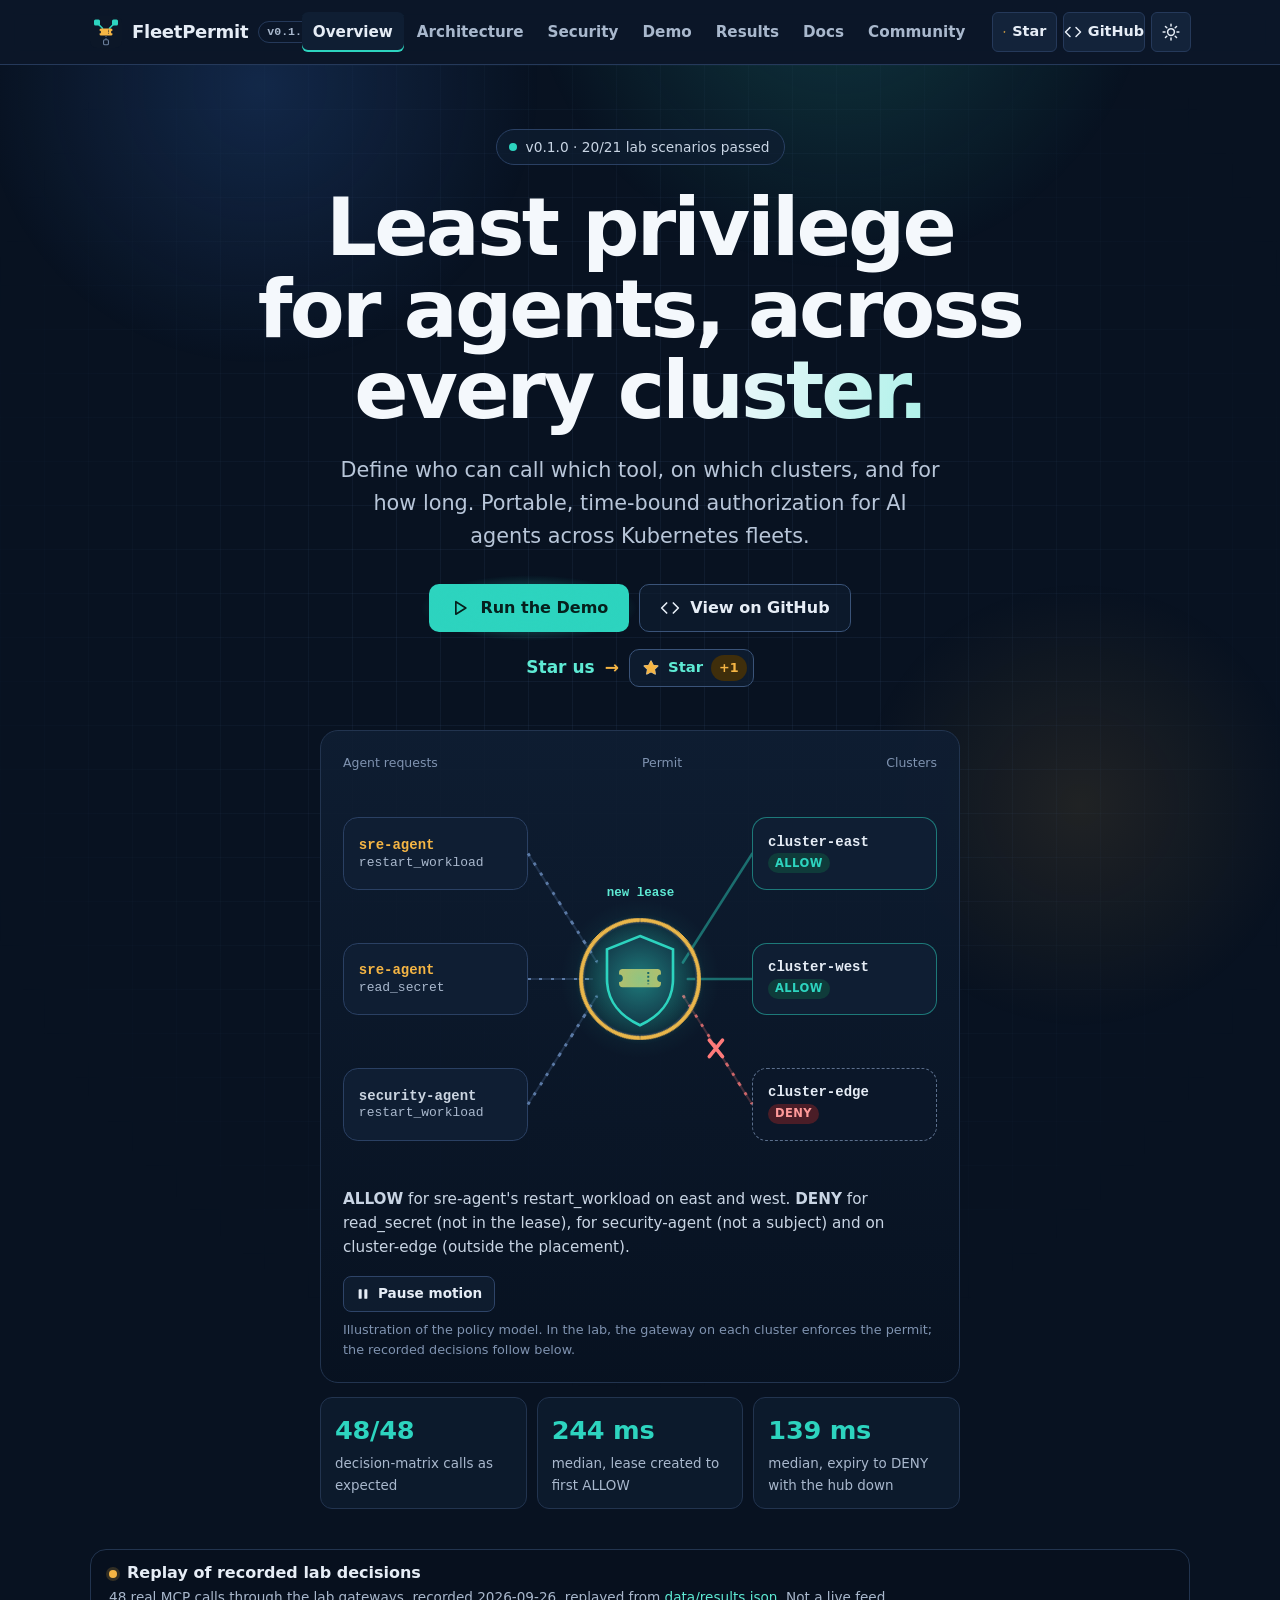
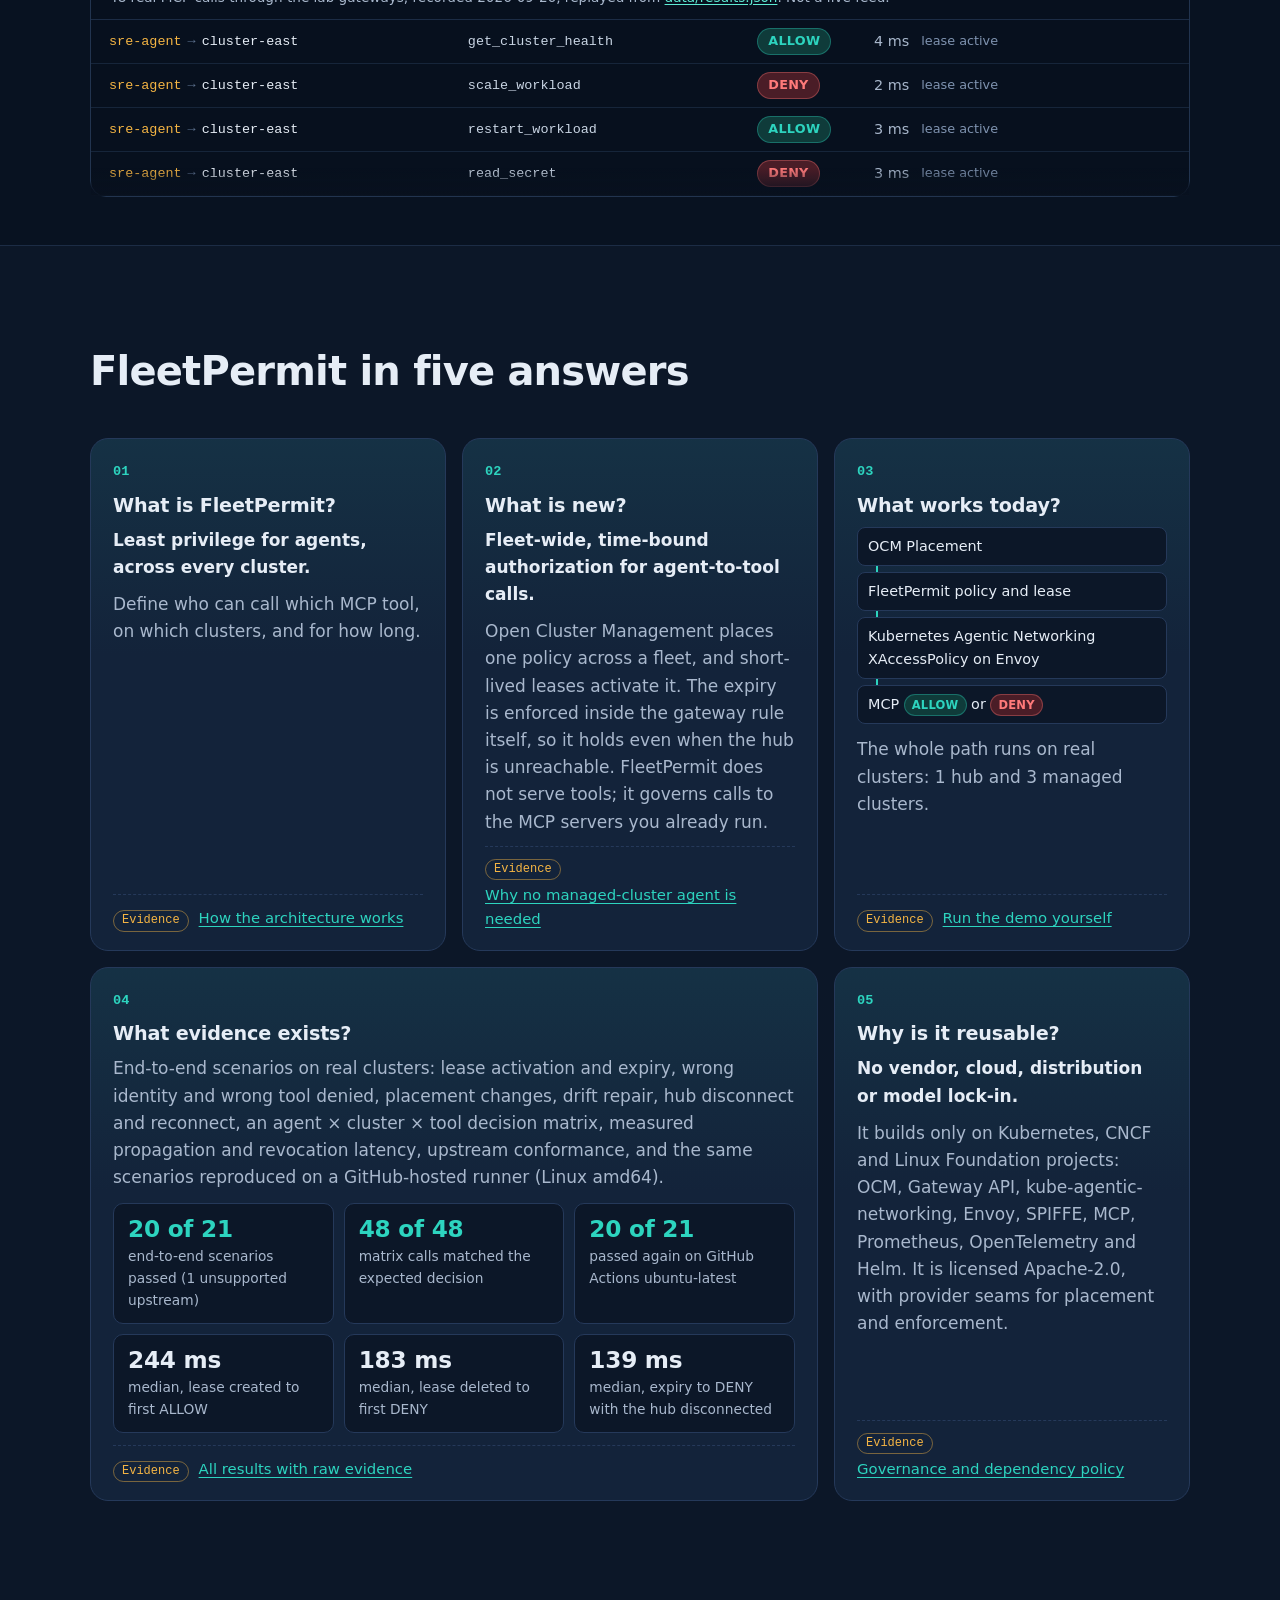
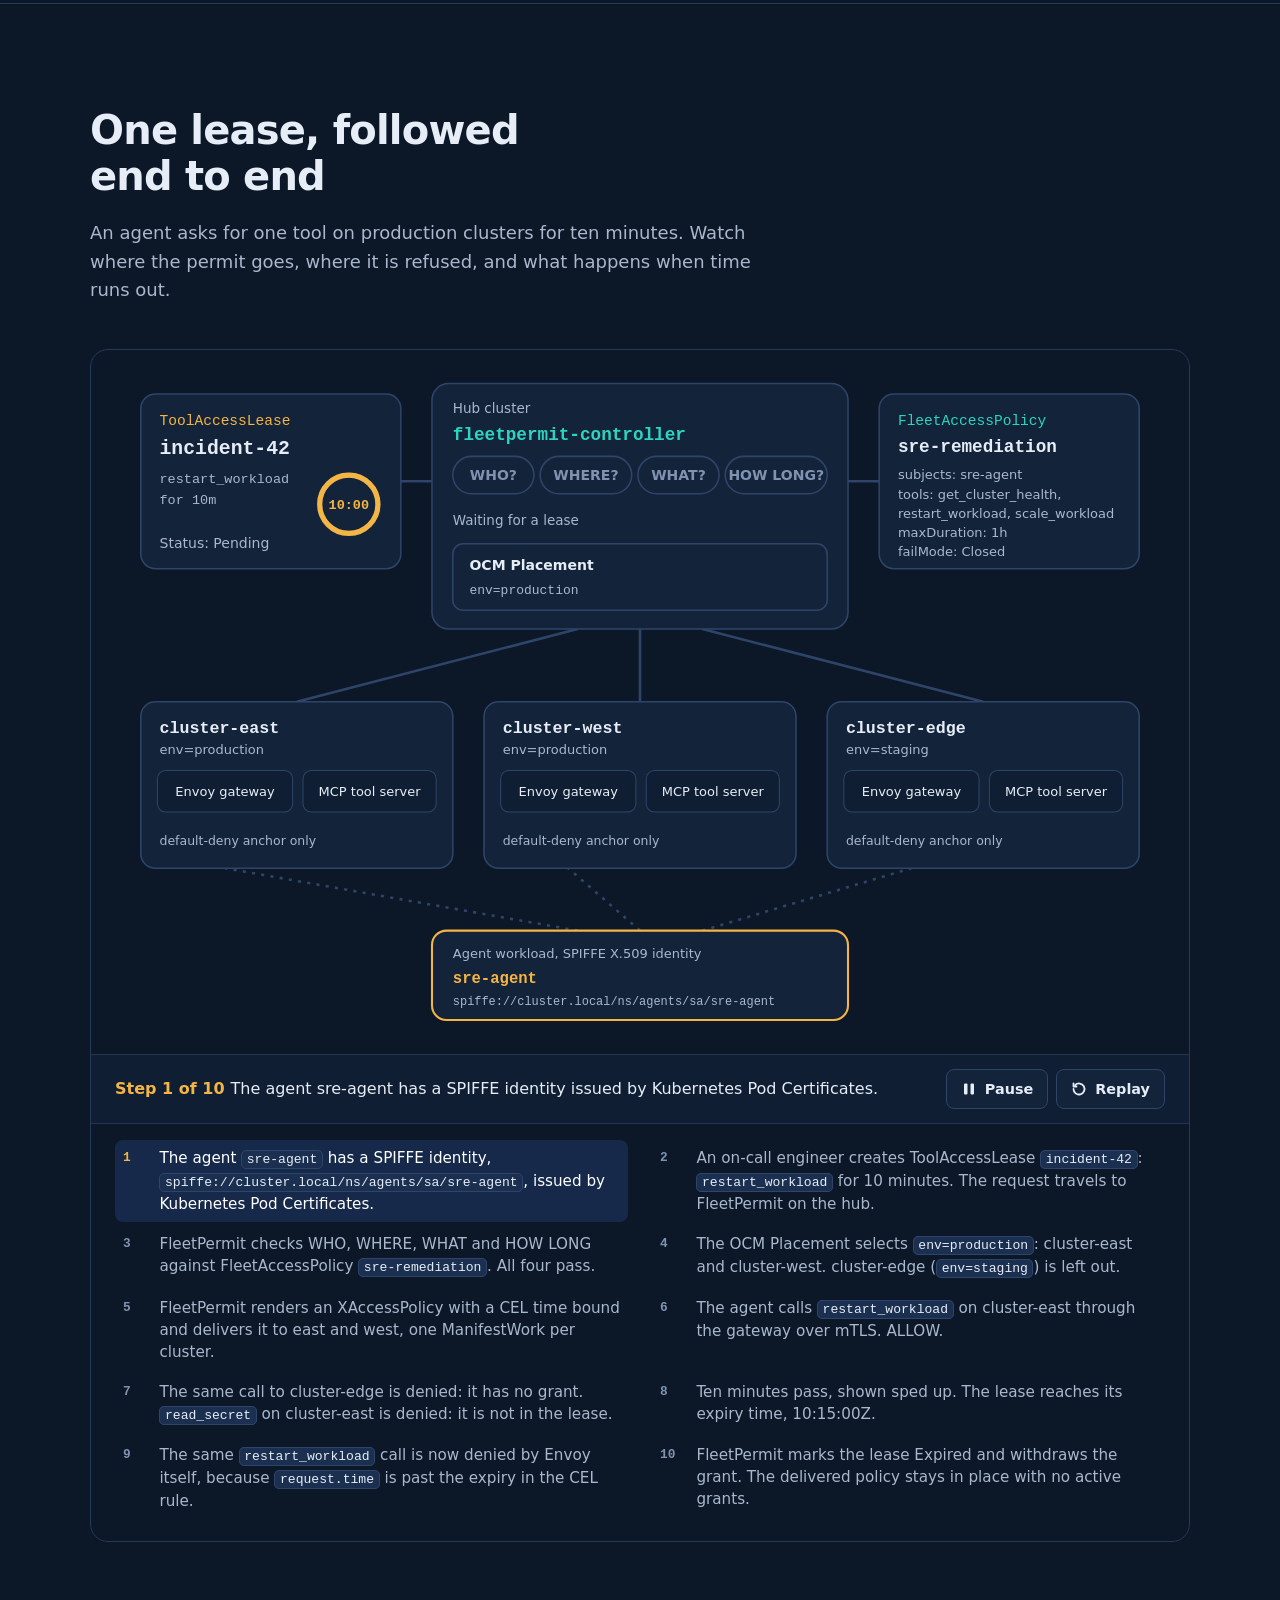
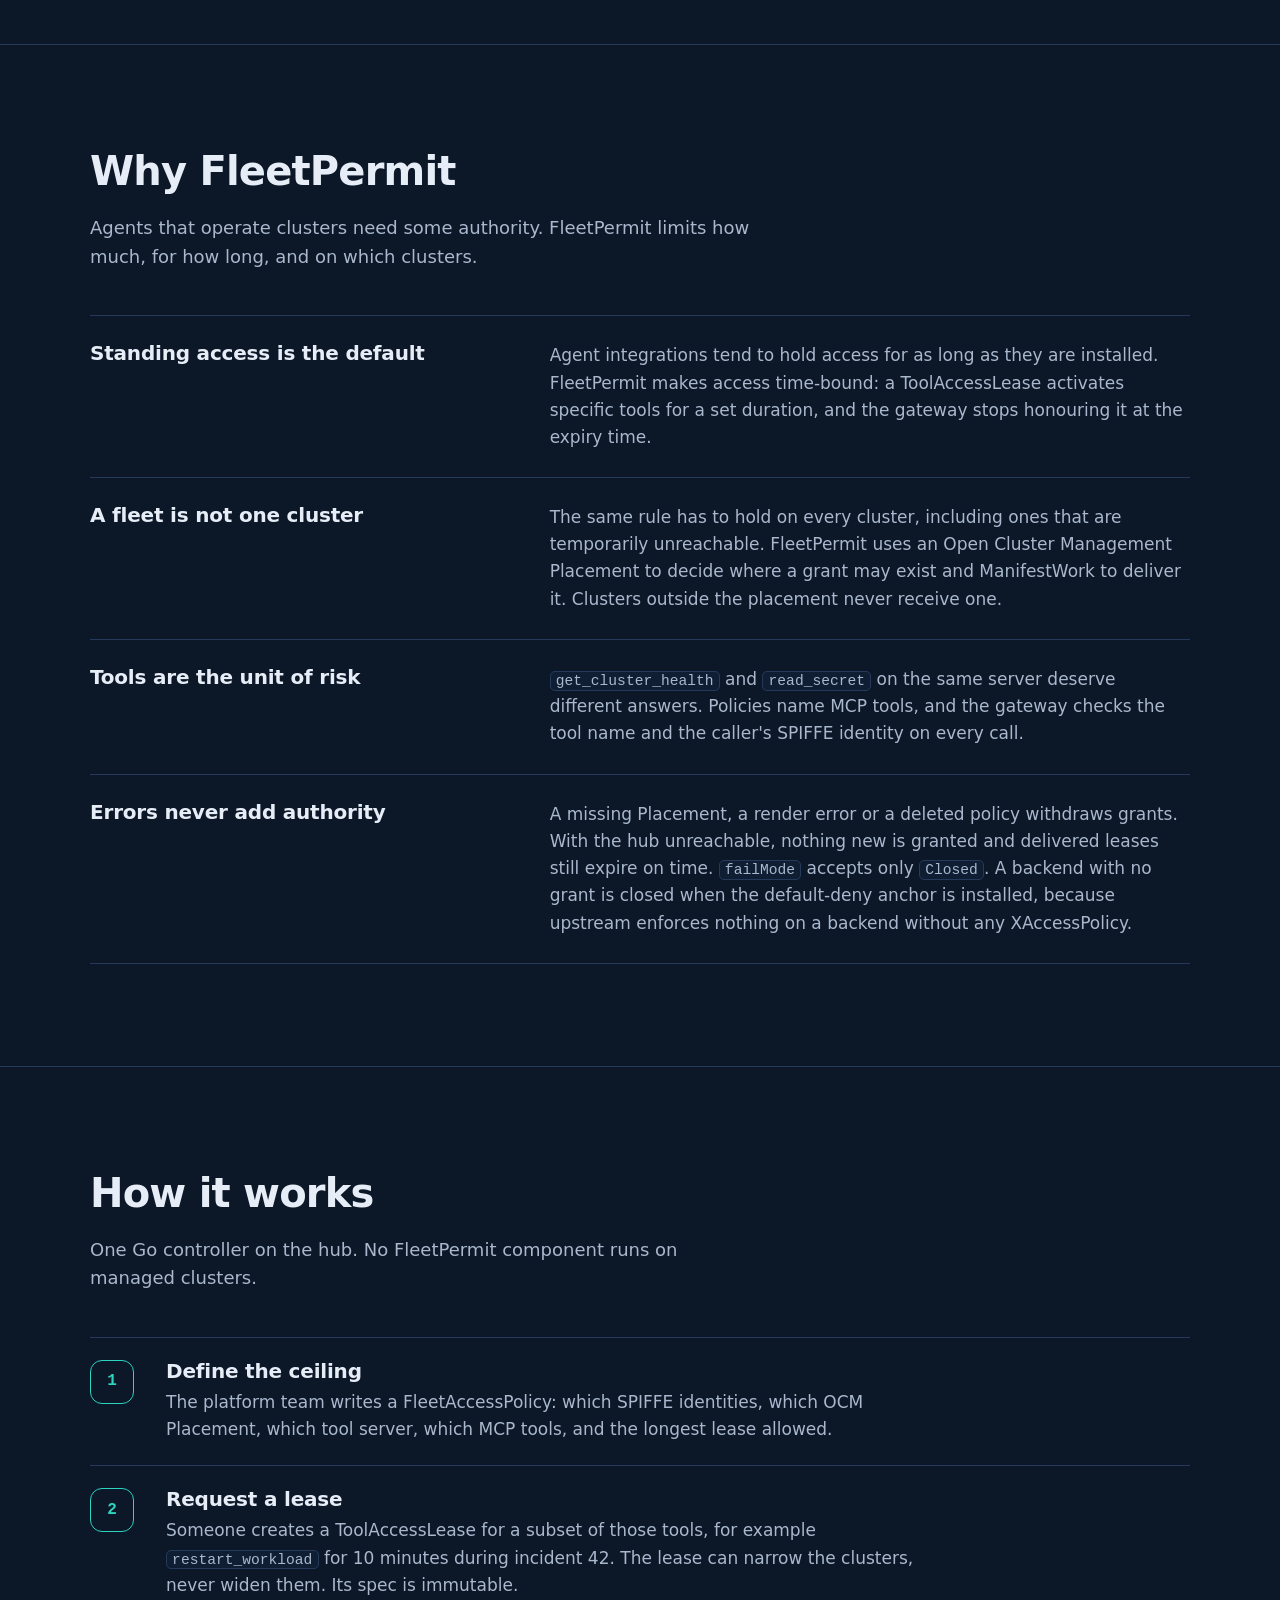
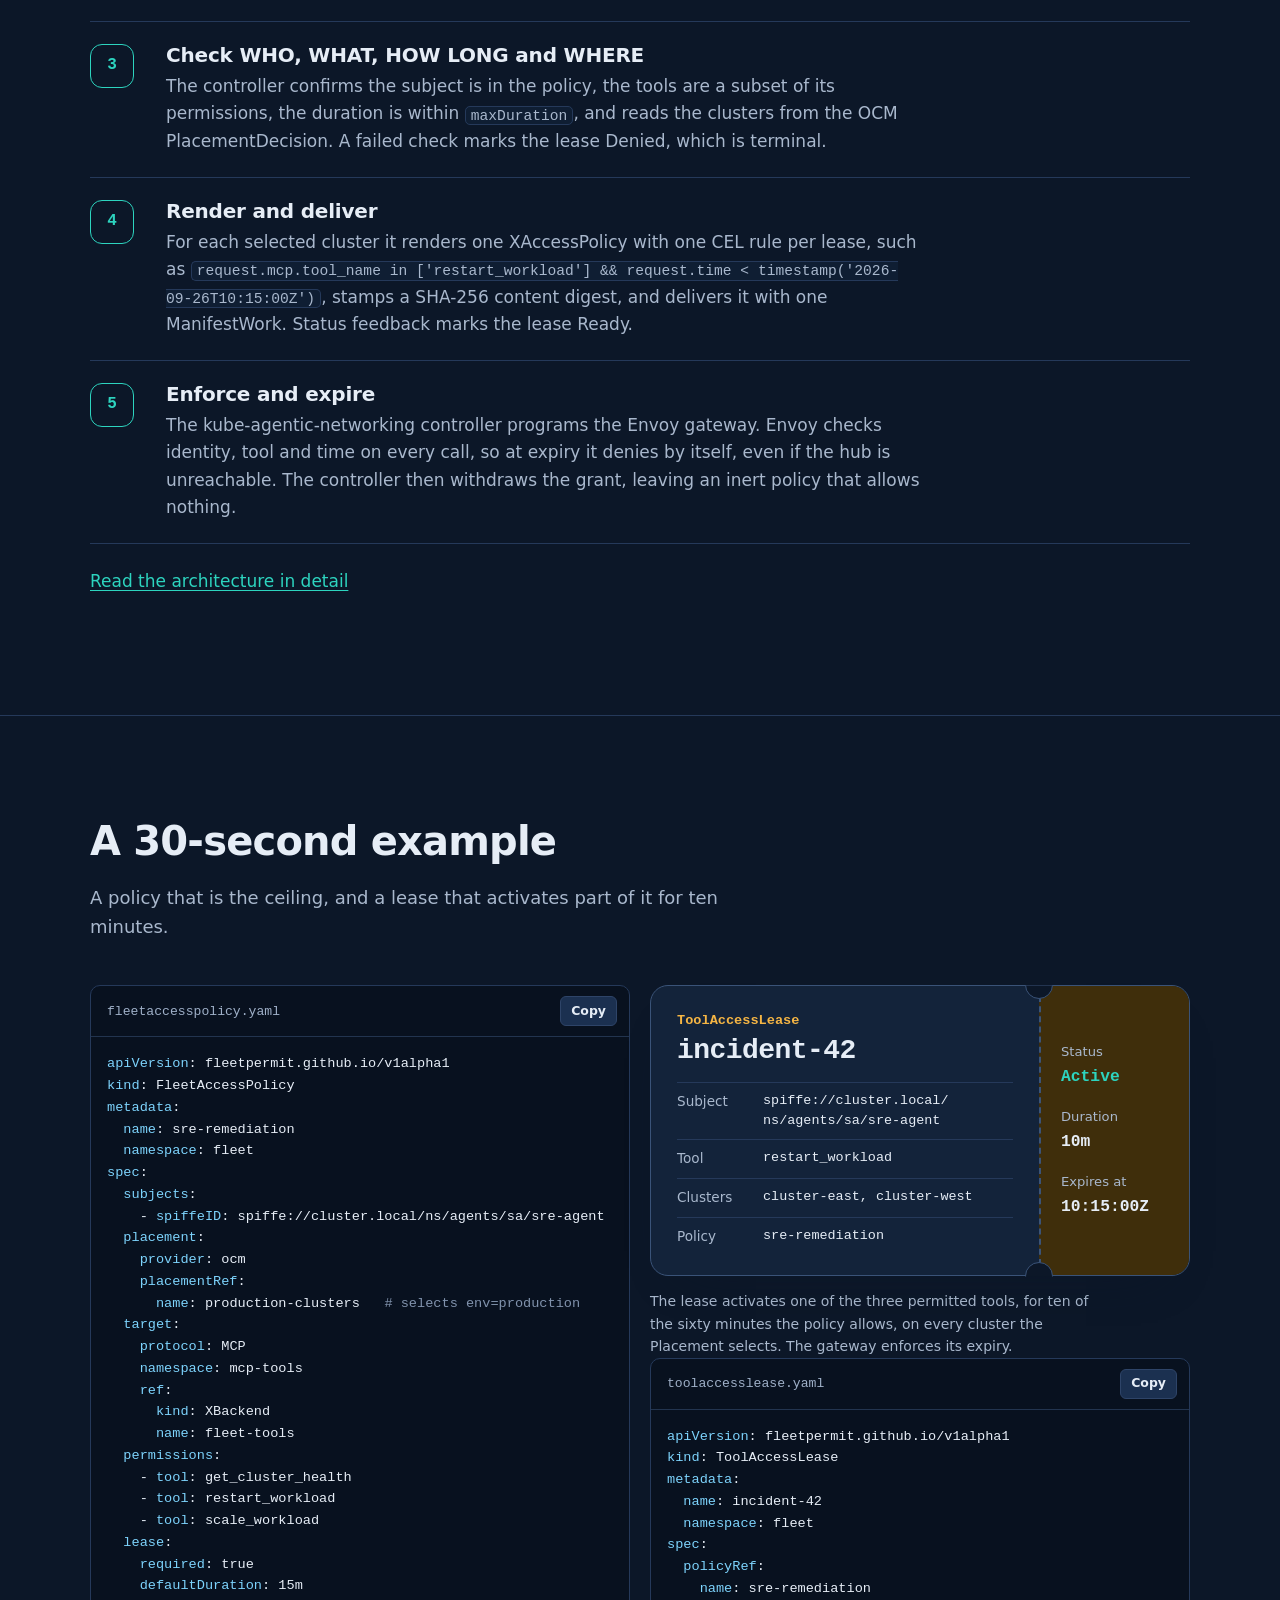
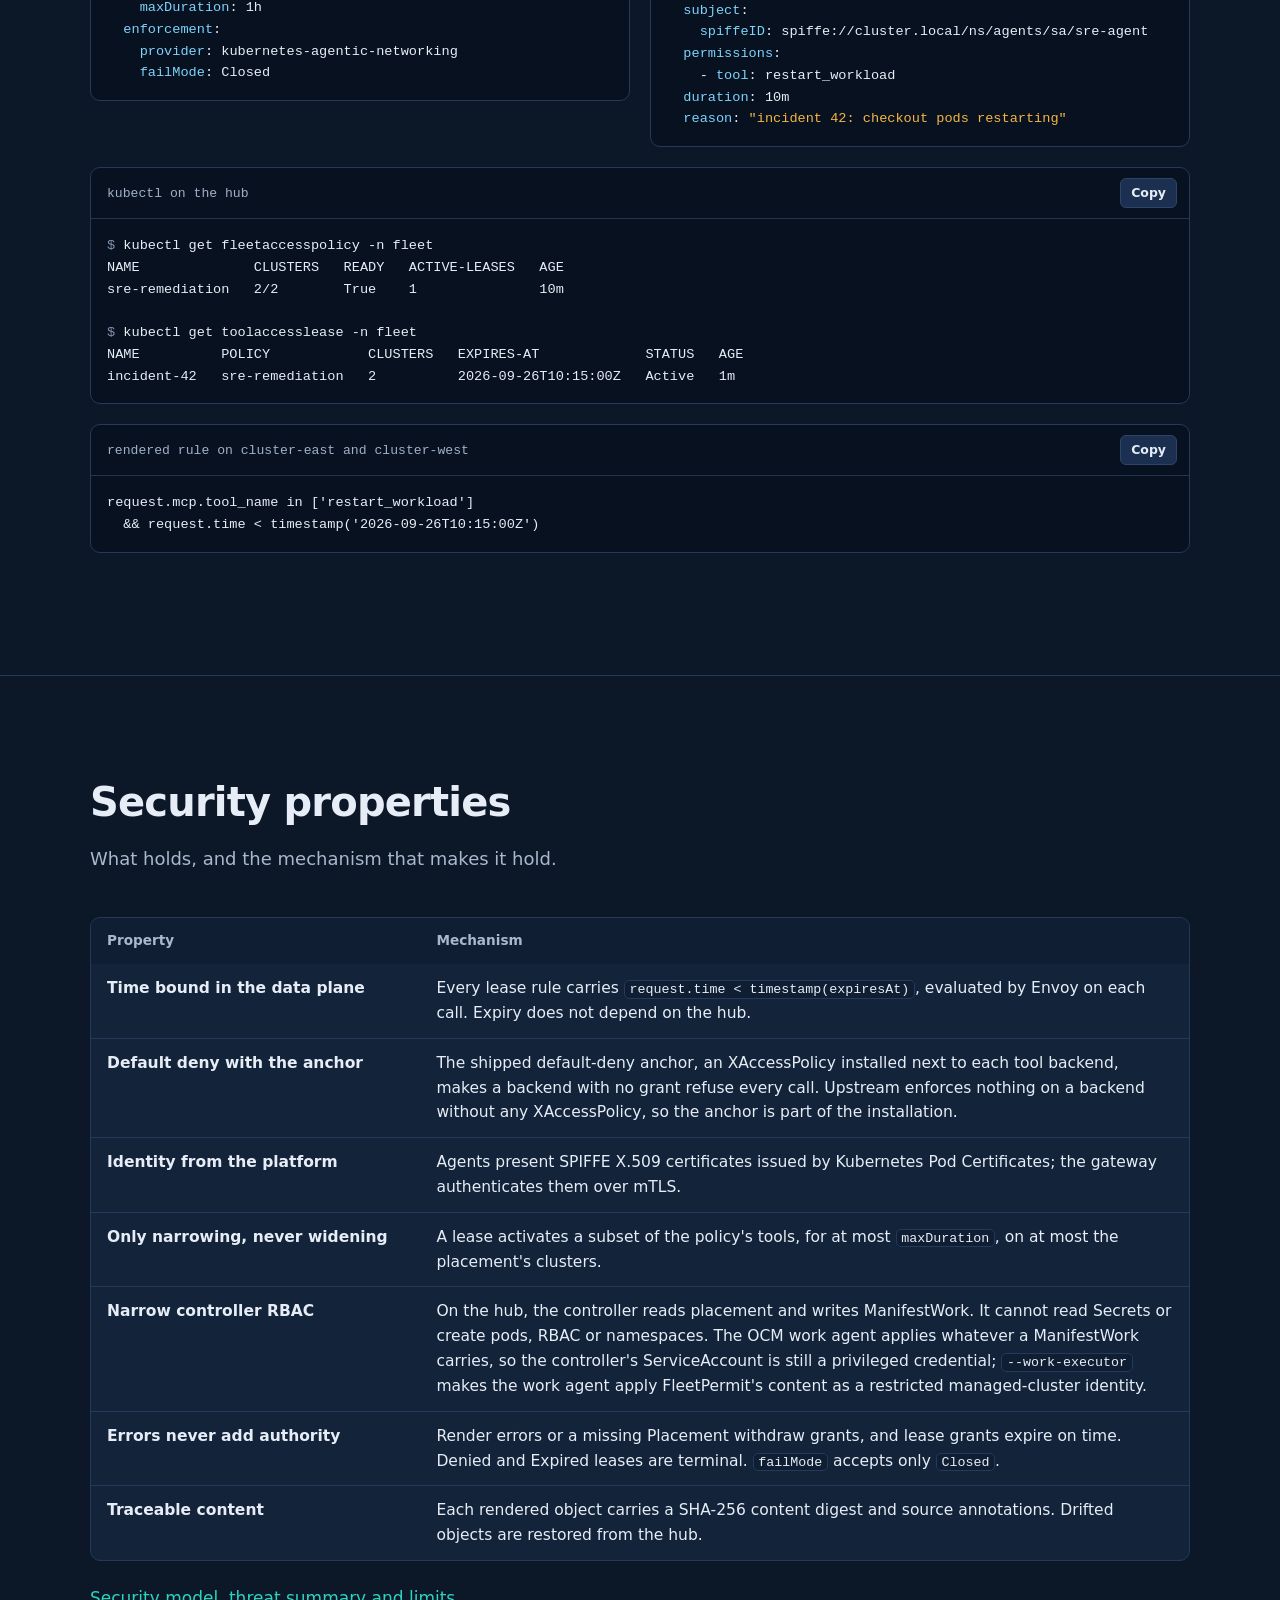
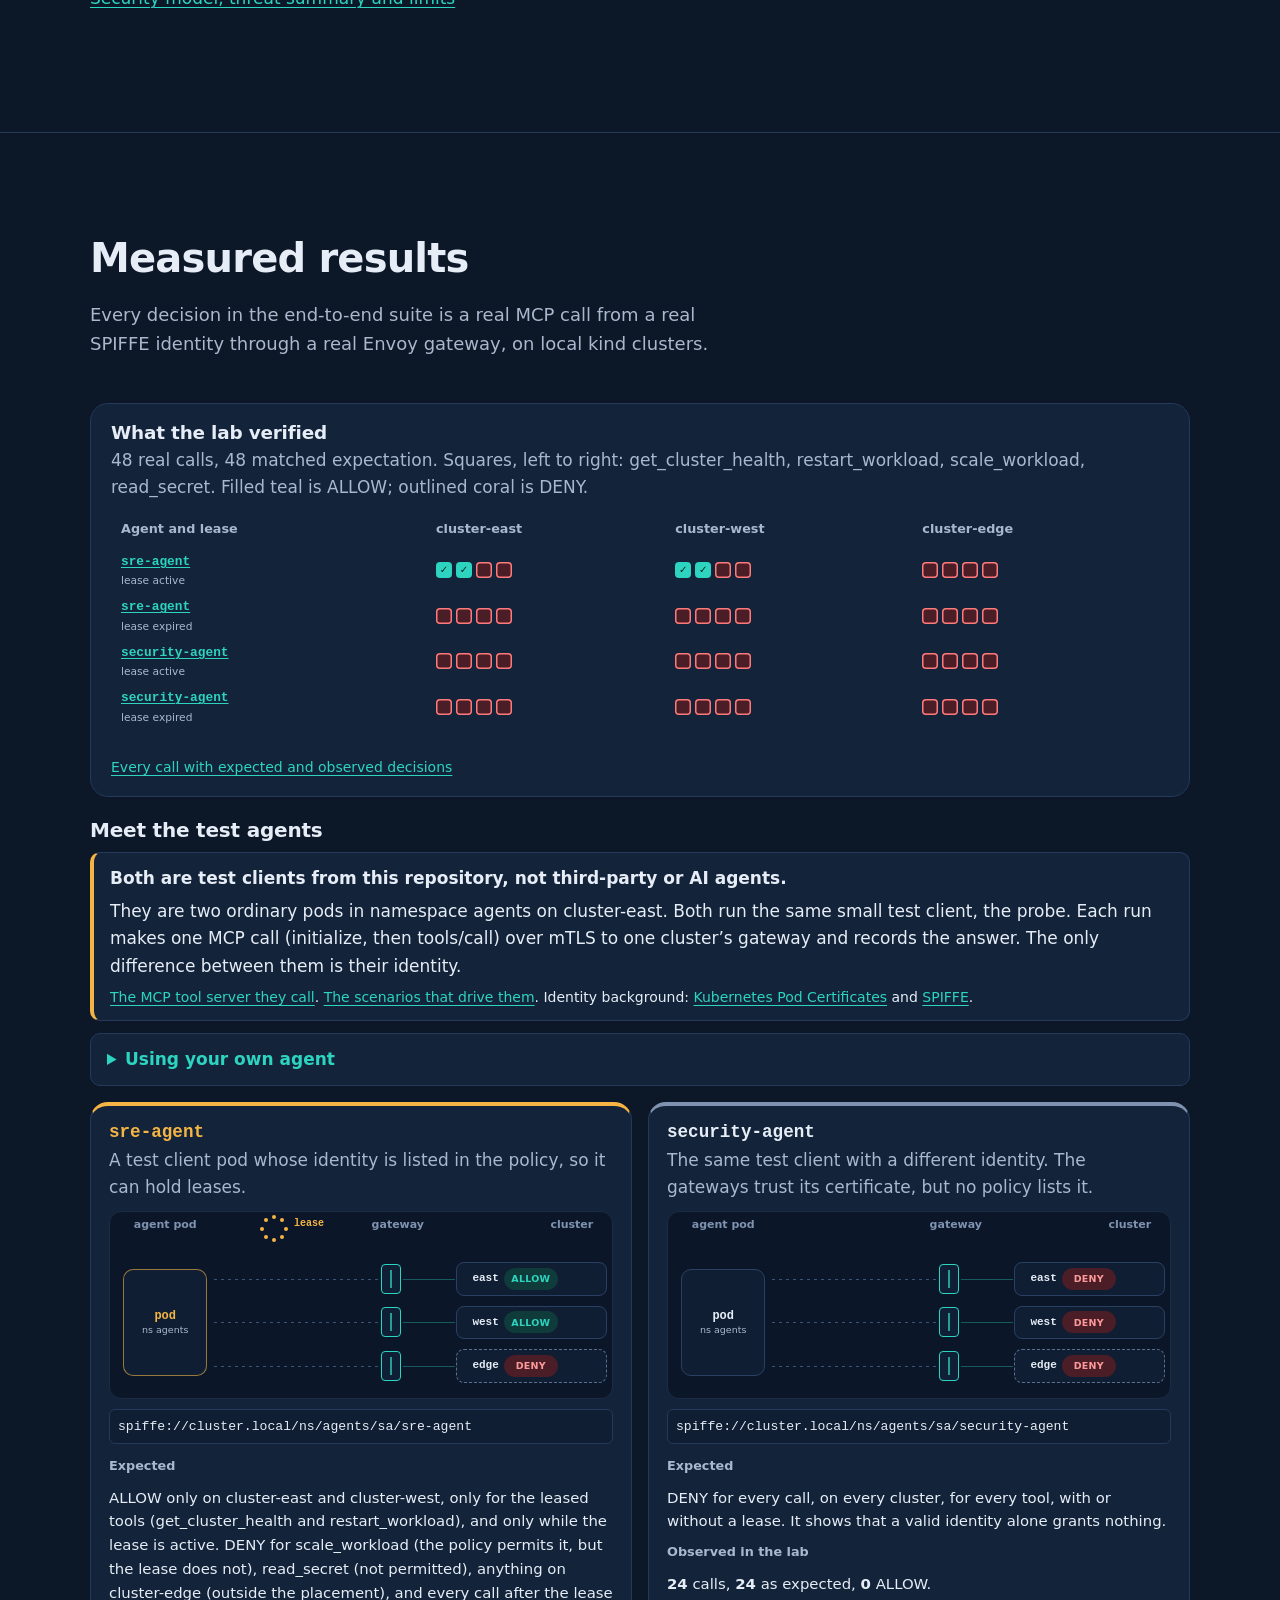
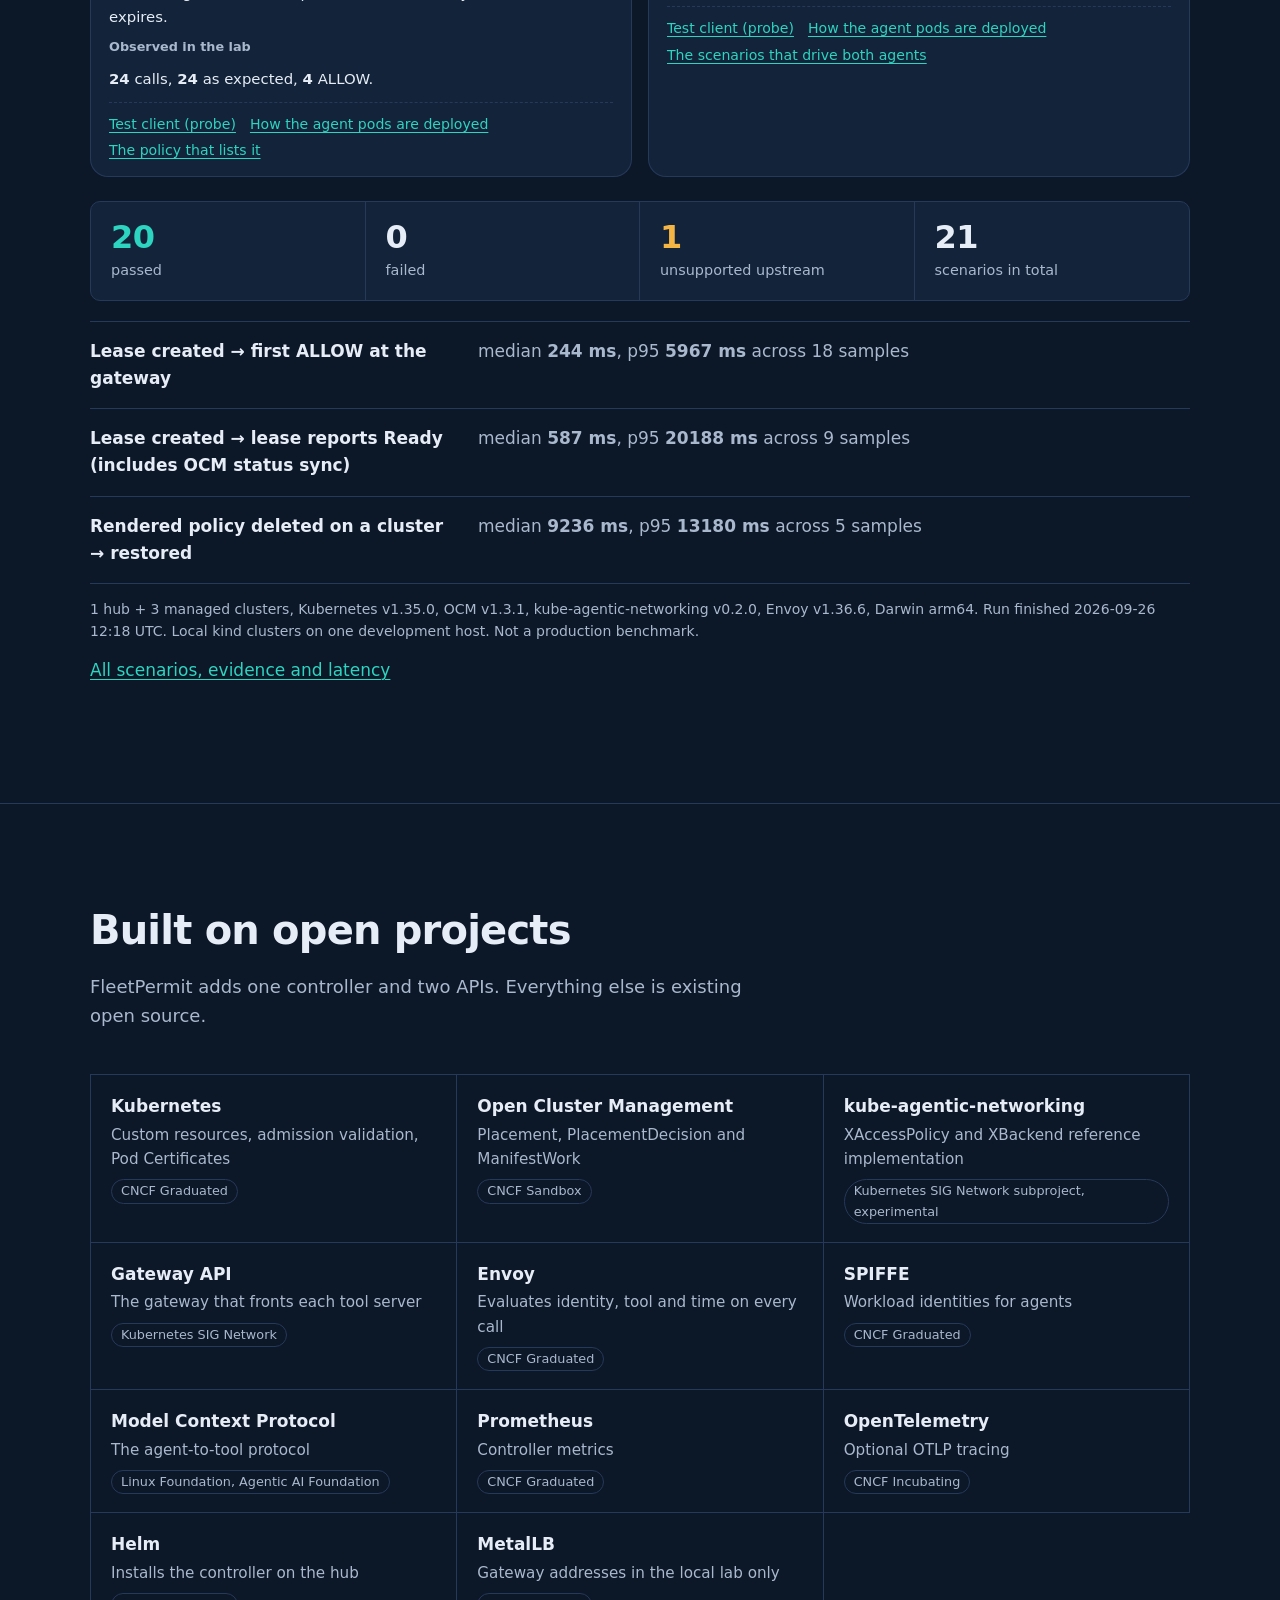
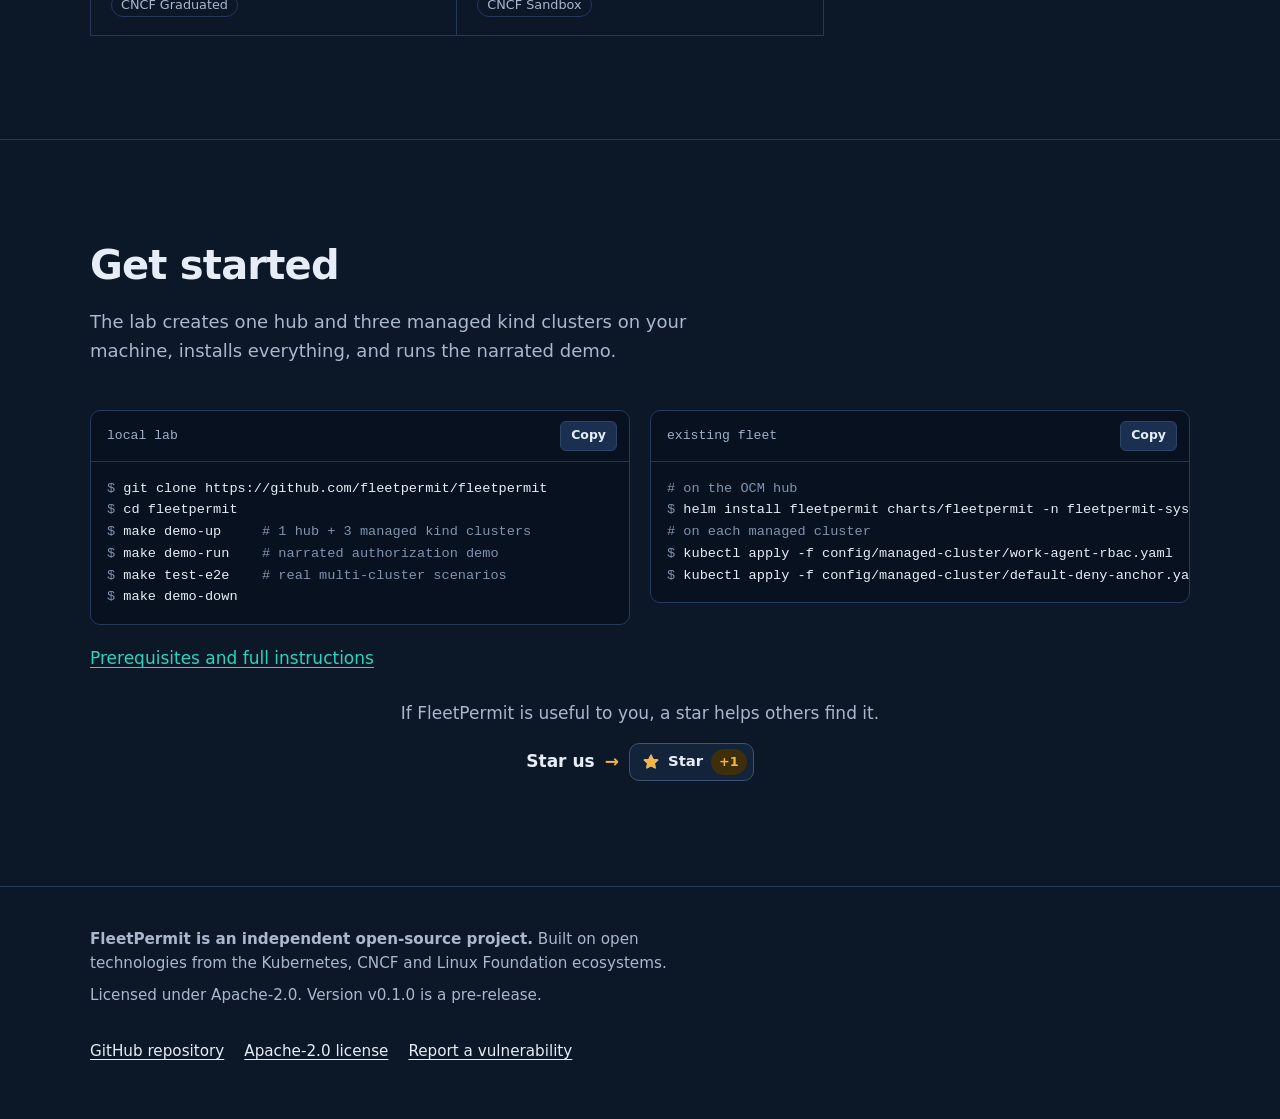
==== commit fecc04a0: "Correct site claims and rewrite the copy in plain language Matches the documentation corrections: th" ====
--- a/index.html
+++ b/index.html
@@ -9,7 +9,7 @@
 <meta name="theme-color" content="#0c1728">
 <link rel="icon" href="assets/img/logo-mark.svg" type="image/svg+xml">
 <link rel="apple-touch-icon" href="assets/img/avatar-512.png">
-<link rel="stylesheet" href="assets/css/site.css">
+<link rel="stylesheet" href="assets/css/site.css?v=c1f22acbdc">
 <meta property="og:type" content="website">
 <meta property="og:site_name" content="FleetPermit">
 <meta property="og:title" content="FleetPermit: least privilege for agents, across every cluster">
@@ -18,12 +18,12 @@
 <meta property="og:image" content="https://fleetpermit.github.io/assets/img/social-preview.png">
 <meta name="twitter:card" content="summary_large_image">
 <script>(function(){var d=document.documentElement,t='dark';d.className=d.className.replace('no-js','js');try{var s=localStorage.getItem('fp-theme');if(s==='light'||s==='dark')t=s;}catch(e){}d.setAttribute('data-theme',t);})();</script>
-<script src="assets/js/site.js" defer></script>
-<link rel="stylesheet" href="assets/css/hero.css">
-<link rel="stylesheet" href="assets/css/agents.css">
-<script src="assets/js/hero.js" defer></script>
-<script src="assets/js/architecture-player.js" defer></script>
-<script src="assets/js/results.js" defer></script>
+<script src="assets/js/site.js?v=9cbeaed696" defer></script>
+<link rel="stylesheet" href="assets/css/hero.css?v=fa4319c11d">
+<link rel="stylesheet" href="assets/css/agents.css?v=9dca5593b2">
+<script src="assets/js/hero.js?v=5190088c8a" defer></script>
+<script src="assets/js/architecture-player.js?v=5f2818ca07" defer></script>
+<script src="assets/js/results.js?v=2a0485dc6f" defer></script>
 </head>
 <body>
 <a class="skip-link" href="#main">Skip to content</a>
@@ -42,7 +42,7 @@
       </ul>
     </nav>
     <div class="header-actions">
-      <a class="icon-btn star-btn" href="https://github.com/fleetpermit/fleetpermit" aria-label="Star FleetPermit on GitHub" title="Star FleetPermit on GitHub"><span class="star-g" aria-hidden="true"><svg class="star-ico" viewBox="0 0 24 24" focusable="false"><path d="M12 2.6l2.8 5.8 6.3.9-4.6 4.4 1.1 6.3L12 17l-5.6 3 1.1-6.3-4.6-4.4 6.3-.9z"/></svg></span><span class="star-label">Star</span></a>
+      <a class="icon-btn star-btn" href="https://github.com/fleetpermit/fleetpermit" aria-label="Star FleetPermit on GitHub" title="Star FleetPermit on GitHub"><span class="star-g" aria-hidden="true"><svg class="star-ico" width="18" height="18" viewBox="0 0 24 24" focusable="false"><path d="M12 2.6l2.8 5.8 6.3.9-4.6 4.4 1.1 6.3L12 17l-5.6 3 1.1-6.3-4.6-4.4 6.3-.9z"/></svg></span><span class="star-label">Star</span></a>
       <a class="icon-btn gh-btn" href="https://github.com/fleetpermit/fleetpermit"><svg viewBox="0 0 24 24" aria-hidden="true" focusable="false" fill="none" stroke="currentColor" stroke-width="2" stroke-linecap="round" stroke-linejoin="round"><polyline points="16 18 22 12 16 6"/><polyline points="8 6 2 12 8 18"/></svg><span class="gh-label">GitHub</span><span class="visually-hidden"> repository</span></a>
       <button class="icon-btn theme-toggle" type="button" aria-label="Switch theme"><svg class="icon-moon" viewBox="0 0 24 24" aria-hidden="true" focusable="false" fill="none" stroke="currentColor" stroke-width="2" stroke-linecap="round" stroke-linejoin="round"><path d="M21 12.8A9 9 0 1 1 11.2 3a7 7 0 0 0 9.8 9.8z"/></svg><svg class="icon-sun" viewBox="0 0 24 24" aria-hidden="true" focusable="false" fill="none" stroke="currentColor" stroke-width="2" stroke-linecap="round" stroke-linejoin="round"><circle cx="12" cy="12" r="4.5"/><path d="M12 1.5v2.5M12 20v2.5M4.6 4.6l1.8 1.8M17.6 17.6l1.8 1.8M1.5 12H4M20 12h2.5M4.6 19.4l1.8-1.8M17.6 6.4l1.8-1.8"/></svg></button>
       <button class="icon-btn menu-toggle" type="button" aria-expanded="false" aria-controls="site-nav"><svg viewBox="0 0 24 24" aria-hidden="true" focusable="false" fill="none" stroke="currentColor" stroke-width="2" stroke-linecap="round"><path d="M4 7h16M4 12h16M4 17h16"/></svg><span class="menu-label">Menu</span></button>
@@ -71,7 +71,7 @@
           View on GitHub
         </a>
       </div>
-      <p class="fx-star-row fx-enter" style="--d:360ms"><a class="star-demo" href="https://github.com/fleetpermit/fleetpermit"><span class="sd-lead">Star us</span><span class="visually-hidden"> on GitHub</span><span class="sd-arrow" aria-hidden="true">→</span><span class="sd-btn" aria-hidden="true"><span class="sd-ring"></span><span class="sd-star"><svg class="sd-outline" viewBox="0 0 24 24" focusable="false"><path d="M12 2.6l2.8 5.8 6.3.9-4.6 4.4 1.1 6.3L12 17l-5.6 3 1.1-6.3-4.6-4.4 6.3-.9z"/></svg><span class="sd-fillwrap"><svg class="sd-fill" viewBox="0 0 24 24" focusable="false"><path d="M12 2.6l2.8 5.8 6.3.9-4.6 4.4 1.1 6.3L12 17l-5.6 3 1.1-6.3-4.6-4.4 6.3-.9z"/></svg></span><span class="sd-sp s1"></span><span class="sd-sp s2"></span><span class="sd-sp s3"></span><span class="sd-sp s4"></span><span class="sd-sp s5"></span><span class="sd-sp s6"></span></span><span class="sd-label">Star</span><span class="sd-plus">+1</span><span class="sd-cursor"><svg viewBox="0 0 16 22" focusable="false"><path d="M1.2 1.2V17.2L5.1 13.6L8.1 20.4L10.9 19.2L7.9 12.4H13.3Z"/></svg></span></span></a></p>
+      <p class="fx-star-row fx-enter" style="--d:360ms"><a class="star-demo" href="https://github.com/fleetpermit/fleetpermit"><span class="sd-lead">Star us</span><span class="visually-hidden"> on GitHub</span><span class="sd-arrow" aria-hidden="true">→</span><span class="sd-btn" aria-hidden="true"><span class="sd-ring"></span><span class="sd-star"><svg class="sd-outline" width="18" height="18" viewBox="0 0 24 24" focusable="false"><path d="M12 2.6l2.8 5.8 6.3.9-4.6 4.4 1.1 6.3L12 17l-5.6 3 1.1-6.3-4.6-4.4 6.3-.9z"/></svg><span class="sd-fillwrap"><svg class="sd-fill" width="18" height="18" viewBox="0 0 24 24" focusable="false"><path d="M12 2.6l2.8 5.8 6.3.9-4.6 4.4 1.1 6.3L12 17l-5.6 3 1.1-6.3-4.6-4.4 6.3-.9z"/></svg></span><span class="sd-sp s1"></span><span class="sd-sp s2"></span><span class="sd-sp s3"></span><span class="sd-sp s4"></span><span class="sd-sp s5"></span><span class="sd-sp s6"></span></span><span class="sd-label">Star</span><span class="sd-plus">+1</span><span class="sd-cursor"><svg width="16" height="22" viewBox="0 0 16 22" focusable="false"><path d="M1.2 1.2V17.2L5.1 13.6L8.1 20.4L10.9 19.2L7.9 12.4H13.3Z"/></svg></span></span></a></p>
 
       <figure class="flow fx-enter" style="--d:440ms" aria-labelledby="flow-desc">
         <div class="flow-card">
@@ -121,8 +121,8 @@
               <span class="f2"><b>Lease expired:</b> the gateways deny every call, including sre-agent's restart_workload, until a new lease is issued.</span>
             </p>
             <button type="button" class="fx-pause" id="fx-pause" aria-pressed="false">
-              <svg class="i-pause" viewBox="0 0 16 16" aria-hidden="true"><rect x="3" y="2.5" width="3.5" height="11" rx="1" fill="currentColor"/><rect x="9.5" y="2.5" width="3.5" height="11" rx="1" fill="currentColor"/></svg>
-              <svg class="i-play" viewBox="0 0 16 16" aria-hidden="true" hidden><path d="M4 2.5v11l9-5.5z" fill="currentColor"/></svg>
+              <svg class="i-pause" width="16" height="16" viewBox="0 0 16 16" aria-hidden="true"><rect x="3" y="2.5" width="3.5" height="11" rx="1" fill="currentColor"/><rect x="9.5" y="2.5" width="3.5" height="11" rx="1" fill="currentColor"/></svg>
+              <svg class="i-play" width="16" height="16" viewBox="0 0 16 16" aria-hidden="true" hidden><path d="M4 2.5v11l9-5.5z" fill="currentColor"/></svg>
               <span class="lbl">Pause motion</span>
             </button>
           </div>
@@ -160,32 +160,32 @@
           <p class="evidence"><span>Evidence</span><a href="architecture.html">How the architecture works</a></p>
         </li>
         <li class="answer a2">
-          <h3>What is genuinely new?</h3>
-          <p class="answer-lead">Fleet-wide, time-bound authorization for agent-to-tool calls, not another MCP server.</p>
-          <p>Open Cluster Management places one policy across a fleet, short-lived leases activate it, and the expiry is enforced inside the gateway rule itself, so it holds even when the hub is unreachable.</p>
+          <h3>What is new?</h3>
+          <p class="answer-lead">Fleet-wide, time-bound authorization for agent-to-tool calls.</p>
+          <p>Open Cluster Management places one policy across a fleet, and short-lived leases activate it. The expiry is enforced inside the gateway rule itself, so it holds even when the hub is unreachable. FleetPermit does not serve tools; it governs calls to the MCP servers you already run.</p>
           <p class="evidence"><span>Evidence</span><a href="architecture.html#no-agent">Why no managed-cluster agent is needed</a></p>
         </li>
         <li class="answer a3">
-          <h3>What actually works today?</h3>
+          <h3>What works today?</h3>
           <ol class="pipeline" aria-label="The working path">
             <li>OCM Placement</li>
             <li>FleetPermit policy and lease</li>
             <li>Kubernetes Agentic Networking XAccessPolicy on Envoy</li>
             <li>MCP <span class="pill pill-allow">ALLOW</span> or <span class="pill pill-deny">DENY</span></li>
           </ol>
-          <p>All of it real, on 1 hub and 3 managed clusters.</p>
+          <p>The whole path runs on real clusters: 1 hub and 3 managed clusters.</p>
           <p class="evidence"><span>Evidence</span><a href="demo.html">Run the demo yourself</a></p>
         </li>
         <li class="answer a4">
           <h3>What evidence exists?</h3>
-          <p>Real multi-cluster end-to-end scenarios: lease activation and expiry, wrong identity and wrong tool denied, placement changes, drift repair, hub disconnect and reconnect, an agent × cluster × tool decision matrix, measured propagation and revocation latency, upstream conformance, and an independent reproduction on a GitHub-hosted Linux runner.</p>
+          <p>End-to-end scenarios on real clusters: lease activation and expiry, wrong identity and wrong tool denied, placement changes, drift repair, hub disconnect and reconnect, an agent × cluster × tool decision matrix, measured propagation and revocation latency, upstream conformance, and the same scenarios reproduced on a GitHub-hosted runner (Linux amd64).</p>
           <ul class="answer-stats" id="answer-stats" aria-label="Headline numbers from data/results.json" hidden></ul>
           <p class="evidence"><span>Evidence</span><a href="results.html">All results with raw evidence</a></p>
         </li>
         <li class="answer a5">
-          <h3>Why is it reusable open source?</h3>
+          <h3>Why is it reusable?</h3>
           <p class="answer-lead">No vendor, cloud, distribution or model lock-in.</p>
-          <p>Built only on Kubernetes, CNCF and Linux Foundation projects: OCM, Gateway API, kube-agentic-networking, Envoy, SPIFFE, MCP, Prometheus, OpenTelemetry and Helm. Apache-2.0, with provider seams for placement and enforcement.</p>
+          <p>It builds only on Kubernetes, CNCF and Linux Foundation projects: OCM, Gateway API, kube-agentic-networking, Envoy, SPIFFE, MCP, Prometheus, OpenTelemetry and Helm. It is licensed Apache-2.0, with provider seams for placement and enforcement.</p>
           <p class="evidence"><span>Evidence</span><a href="community.html#governance">Governance and dependency policy</a></p>
         </li>
       </ol>
@@ -322,8 +322,8 @@
           <p class="caption" id="player-caption" aria-live="off"><b id="player-count">Step 1 of 10</b><span id="player-text">The agent has a SPIFFE identity.</span></p>
           <div class="player-controls">
             <button class="player-btn" type="button" id="player-toggle" aria-label="Pause animation">
-              <svg class="i-pause" viewBox="0 0 16 16" aria-hidden="true"><rect x="3" y="2.5" width="3.5" height="11" rx="1" fill="currentColor"/><rect x="9.5" y="2.5" width="3.5" height="11" rx="1" fill="currentColor"/></svg>
-              <svg class="i-play" viewBox="0 0 16 16" aria-hidden="true" hidden><path d="M4 2.5v11l9-5.5z" fill="currentColor"/></svg>
+              <svg class="i-pause" width="16" height="16" viewBox="0 0 16 16" aria-hidden="true"><rect x="3" y="2.5" width="3.5" height="11" rx="1" fill="currentColor"/><rect x="9.5" y="2.5" width="3.5" height="11" rx="1" fill="currentColor"/></svg>
+              <svg class="i-play" width="16" height="16" viewBox="0 0 16 16" aria-hidden="true" hidden><path d="M4 2.5v11l9-5.5z" fill="currentColor"/></svg>
               <span class="lbl">Pause</span>
             </button>
             <button class="player-btn" type="button" id="player-replay">
@@ -354,7 +354,7 @@
     <div class="container">
       <div class="section-head">
         <h2 id="why-title">Why FleetPermit</h2>
-        <p>Agents that operate clusters need some authority. The question is how little, for how long, and on which clusters.</p>
+        <p>Agents that operate clusters need some authority. FleetPermit limits how much, for how long, and on which clusters.</p>
       </div>
       <div class="why-list">
         <div class="why-item">
@@ -370,8 +370,8 @@
           <p><code>get_cluster_health</code> and <code>read_secret</code> on the same server deserve different answers. Policies name MCP tools, and the gateway checks the tool name and the caller's SPIFFE identity on every call.</p>
         </div>
         <div class="why-item">
-          <h3>Failure should reduce authority</h3>
-          <p>A missing Placement, a render error, an unreachable hub or a deleted policy all end in fewer permissions, never more. <code>failMode</code> accepts only <code>Closed</code>.</p>
+          <h3>Errors never add authority</h3>
+          <p>A missing Placement, a render error or a deleted policy withdraws grants. With the hub unreachable, nothing new is granted and delivered leases still expire on time. <code>failMode</code> accepts only <code>Closed</code>. A backend with no grant is closed when the default-deny anchor is installed, because upstream enforces nothing on a backend without any XAccessPolicy.</p>
         </div>
       </div>
     </div>
@@ -530,12 +530,12 @@
           <thead><tr><th scope="col">Property</th><th scope="col">Mechanism</th></tr></thead>
           <tbody>
             <tr><th scope="row">Time bound in the data plane</th><td>Every lease rule carries <code>request.time &lt; timestamp(expiresAt)</code>, evaluated by Envoy on each call. Expiry does not depend on the hub.</td></tr>
-            <tr><th scope="row">Default deny on every backend</th><td>A default-deny anchor XAccessPolicy sits next to each tool backend, so a backend with no grant refuses every call.</td></tr>
+            <tr><th scope="row">Default deny with the anchor</th><td>The shipped default-deny anchor, an XAccessPolicy installed next to each tool backend, makes a backend with no grant refuse every call. Upstream enforces nothing on a backend without any XAccessPolicy, so the anchor is part of the installation.</td></tr>
             <tr><th scope="row">Identity from the platform</th><td>Agents present SPIFFE X.509 certificates issued by Kubernetes Pod Certificates; the gateway authenticates them over mTLS.</td></tr>
             <tr><th scope="row">Only narrowing, never widening</th><td>A lease activates a subset of the policy's tools, for at most <code>maxDuration</code>, on at most the placement's clusters.</td></tr>
-            <tr><th scope="row">Least-privilege controller</th><td>The controller writes ManifestWork and reads placement. It cannot read secrets or create pods, RBAC or namespaces.</td></tr>
-            <tr><th scope="row">Fail closed</th><td><code>failMode</code> accepts only <code>Closed</code>. Render errors or a missing Placement withdraw grants. Denied and Expired leases are terminal.</td></tr>
-            <tr><th scope="row">Traceable content</th><td>Each rendered object carries SHA-256 content digest and source annotations; drifted objects are restored from the hub.</td></tr>
+            <tr><th scope="row">Narrow controller RBAC</th><td>On the hub, the controller reads placement and writes ManifestWork. It cannot read Secrets or create pods, RBAC or namespaces. The OCM work agent applies whatever a ManifestWork carries, so the controller's ServiceAccount is still a privileged credential; <code>--work-executor</code> makes the work agent apply FleetPermit's content as a restricted managed-cluster identity.</td></tr>
+            <tr><th scope="row">Errors never add authority</th><td>Render errors or a missing Placement withdraw grants, and lease grants expire on time. Denied and Expired leases are terminal. <code>failMode</code> accepts only <code>Closed</code>.</td></tr>
+            <tr><th scope="row">Traceable content</th><td>Each rendered object carries a SHA-256 content digest and source annotations. Drifted objects are restored from the hub.</td></tr>
           </tbody>
         </table>
       </div>
@@ -607,7 +607,7 @@
       <p><a href="docs.html">Prerequisites and full instructions</a></p>
       <div class="star-end">
         <p>If FleetPermit is useful to you, a star helps others find it.</p>
-        <a class="star-demo" href="https://github.com/fleetpermit/fleetpermit"><span class="sd-lead">Star us</span><span class="visually-hidden"> on GitHub</span><span class="sd-arrow" aria-hidden="true">→</span><span class="sd-btn" aria-hidden="true"><span class="sd-ring"></span><span class="sd-star"><svg class="sd-outline" viewBox="0 0 24 24" focusable="false"><path d="M12 2.6l2.8 5.8 6.3.9-4.6 4.4 1.1 6.3L12 17l-5.6 3 1.1-6.3-4.6-4.4 6.3-.9z"/></svg><span class="sd-fillwrap"><svg class="sd-fill" viewBox="0 0 24 24" focusable="false"><path d="M12 2.6l2.8 5.8 6.3.9-4.6 4.4 1.1 6.3L12 17l-5.6 3 1.1-6.3-4.6-4.4 6.3-.9z"/></svg></span><span class="sd-sp s1"></span><span class="sd-sp s2"></span><span class="sd-sp s3"></span><span class="sd-sp s4"></span><span class="sd-sp s5"></span><span class="sd-sp s6"></span></span><span class="sd-label">Star</span><span class="sd-plus">+1</span><span class="sd-cursor"><svg viewBox="0 0 16 22" focusable="false"><path d="M1.2 1.2V17.2L5.1 13.6L8.1 20.4L10.9 19.2L7.9 12.4H13.3Z"/></svg></span></span></a>
+        <a class="star-demo" href="https://github.com/fleetpermit/fleetpermit"><span class="sd-lead">Star us</span><span class="visually-hidden"> on GitHub</span><span class="sd-arrow" aria-hidden="true">→</span><span class="sd-btn" aria-hidden="true"><span class="sd-ring"></span><span class="sd-star"><svg class="sd-outline" width="18" height="18" viewBox="0 0 24 24" focusable="false"><path d="M12 2.6l2.8 5.8 6.3.9-4.6 4.4 1.1 6.3L12 17l-5.6 3 1.1-6.3-4.6-4.4 6.3-.9z"/></svg><span class="sd-fillwrap"><svg class="sd-fill" width="18" height="18" viewBox="0 0 24 24" focusable="false"><path d="M12 2.6l2.8 5.8 6.3.9-4.6 4.4 1.1 6.3L12 17l-5.6 3 1.1-6.3-4.6-4.4 6.3-.9z"/></svg></span><span class="sd-sp s1"></span><span class="sd-sp s2"></span><span class="sd-sp s3"></span><span class="sd-sp s4"></span><span class="sd-sp s5"></span><span class="sd-sp s6"></span></span><span class="sd-label">Star</span><span class="sd-plus">+1</span><span class="sd-cursor"><svg width="16" height="22" viewBox="0 0 16 22" focusable="false"><path d="M1.2 1.2V17.2L5.1 13.6L8.1 20.4L10.9 19.2L7.9 12.4H13.3Z"/></svg></span></span></a>
       </div>
     </div>
   </section>
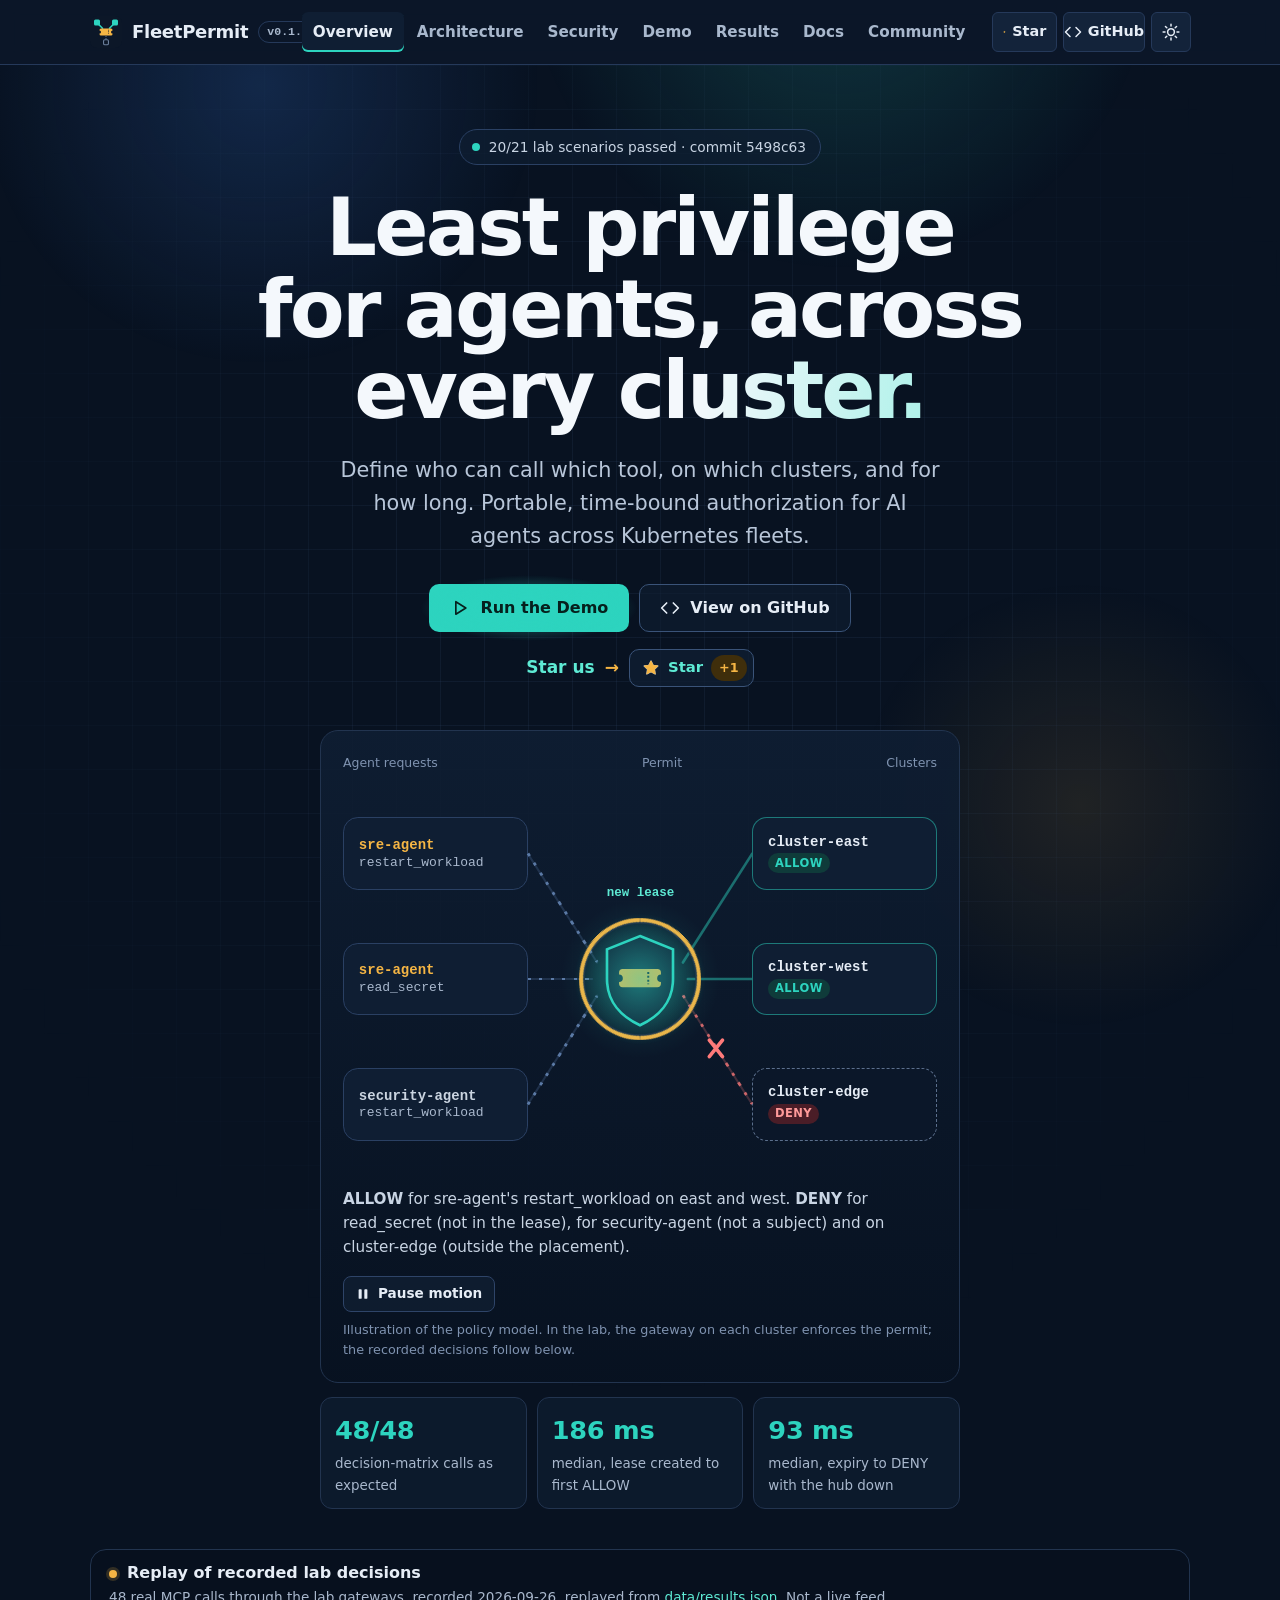
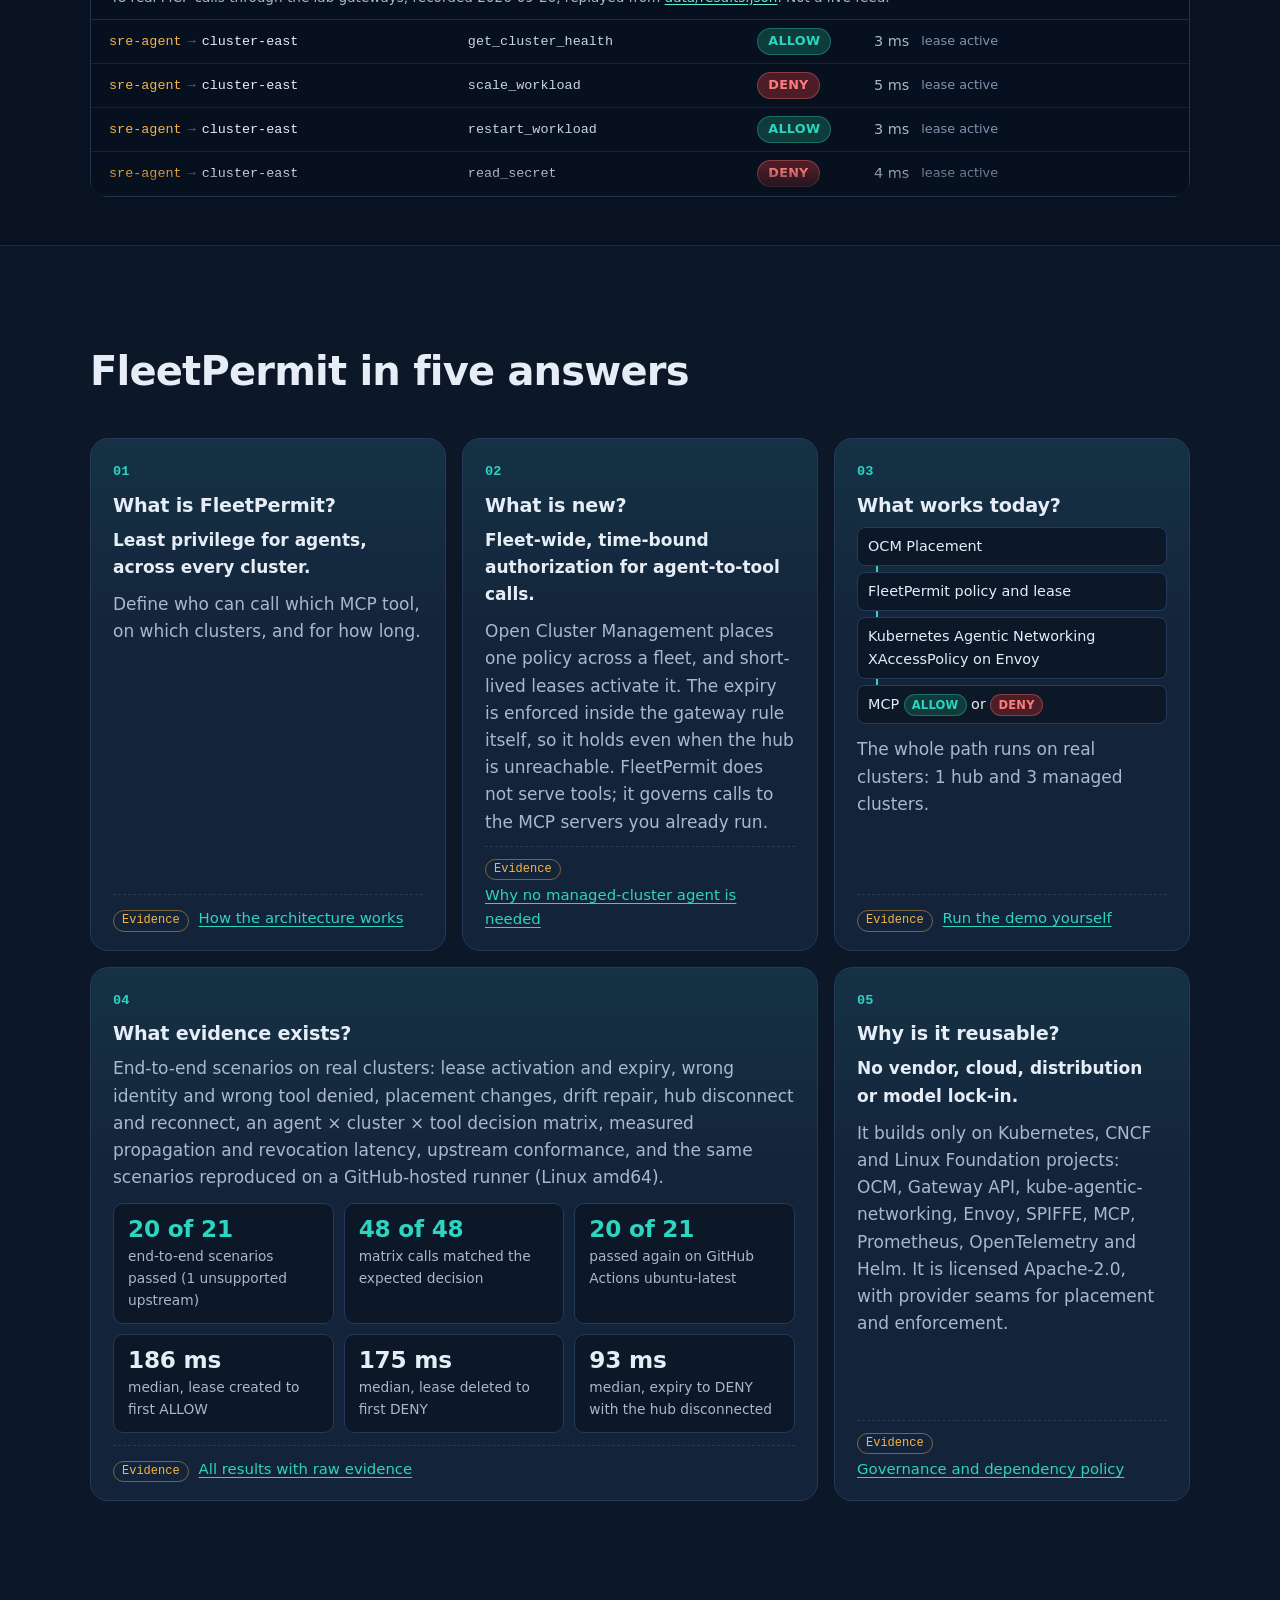
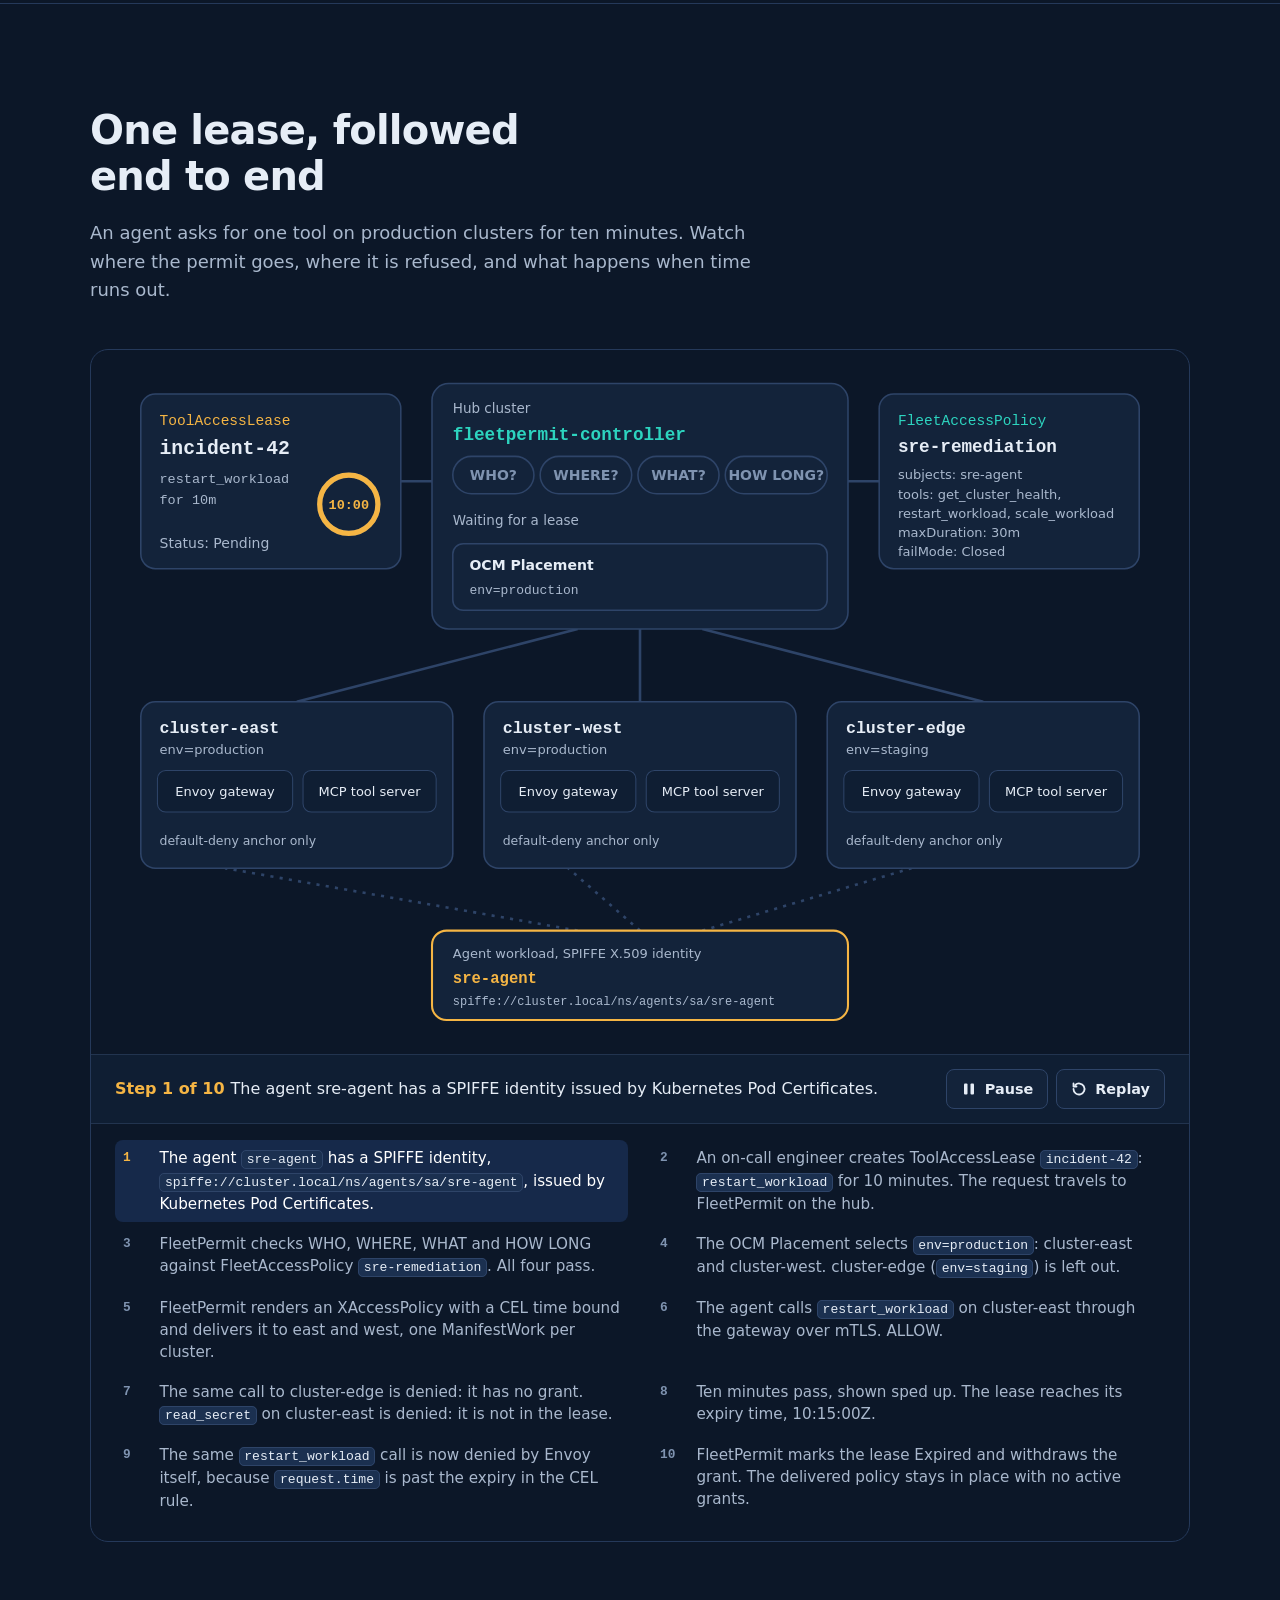
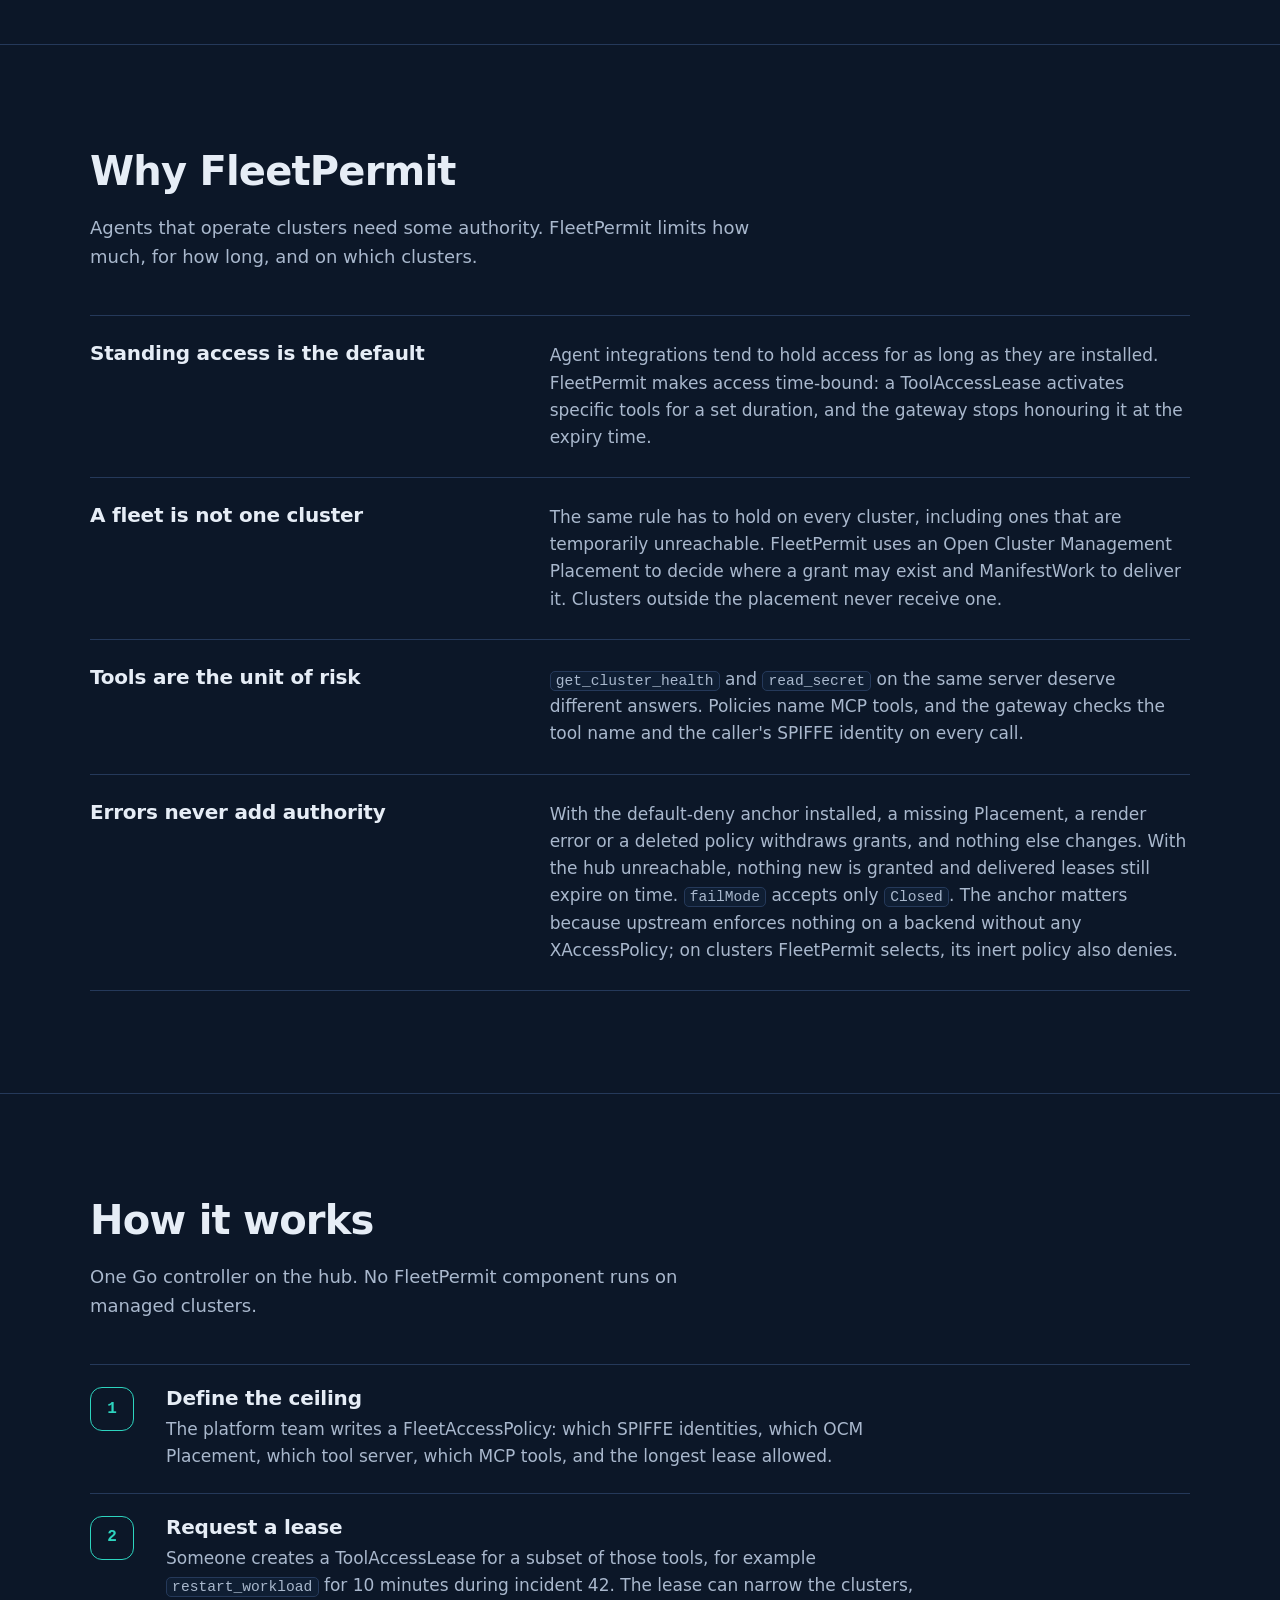
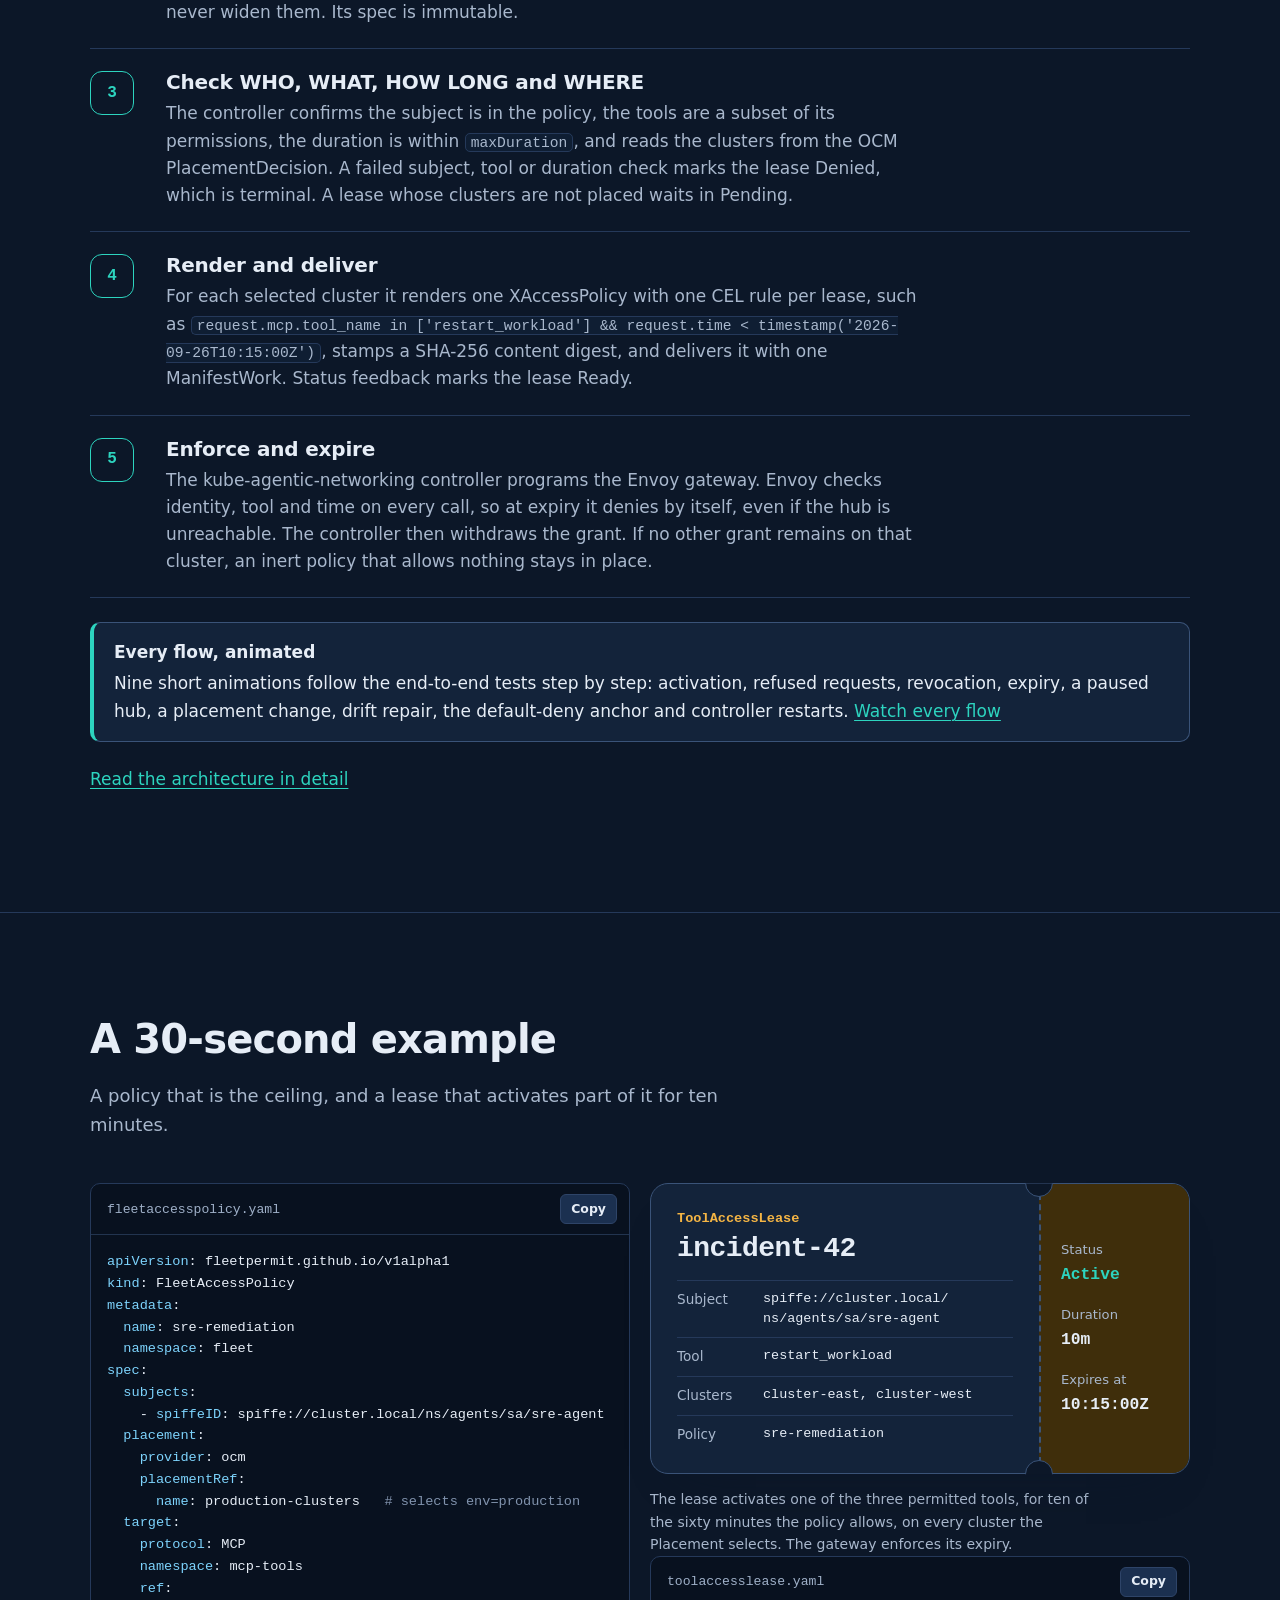
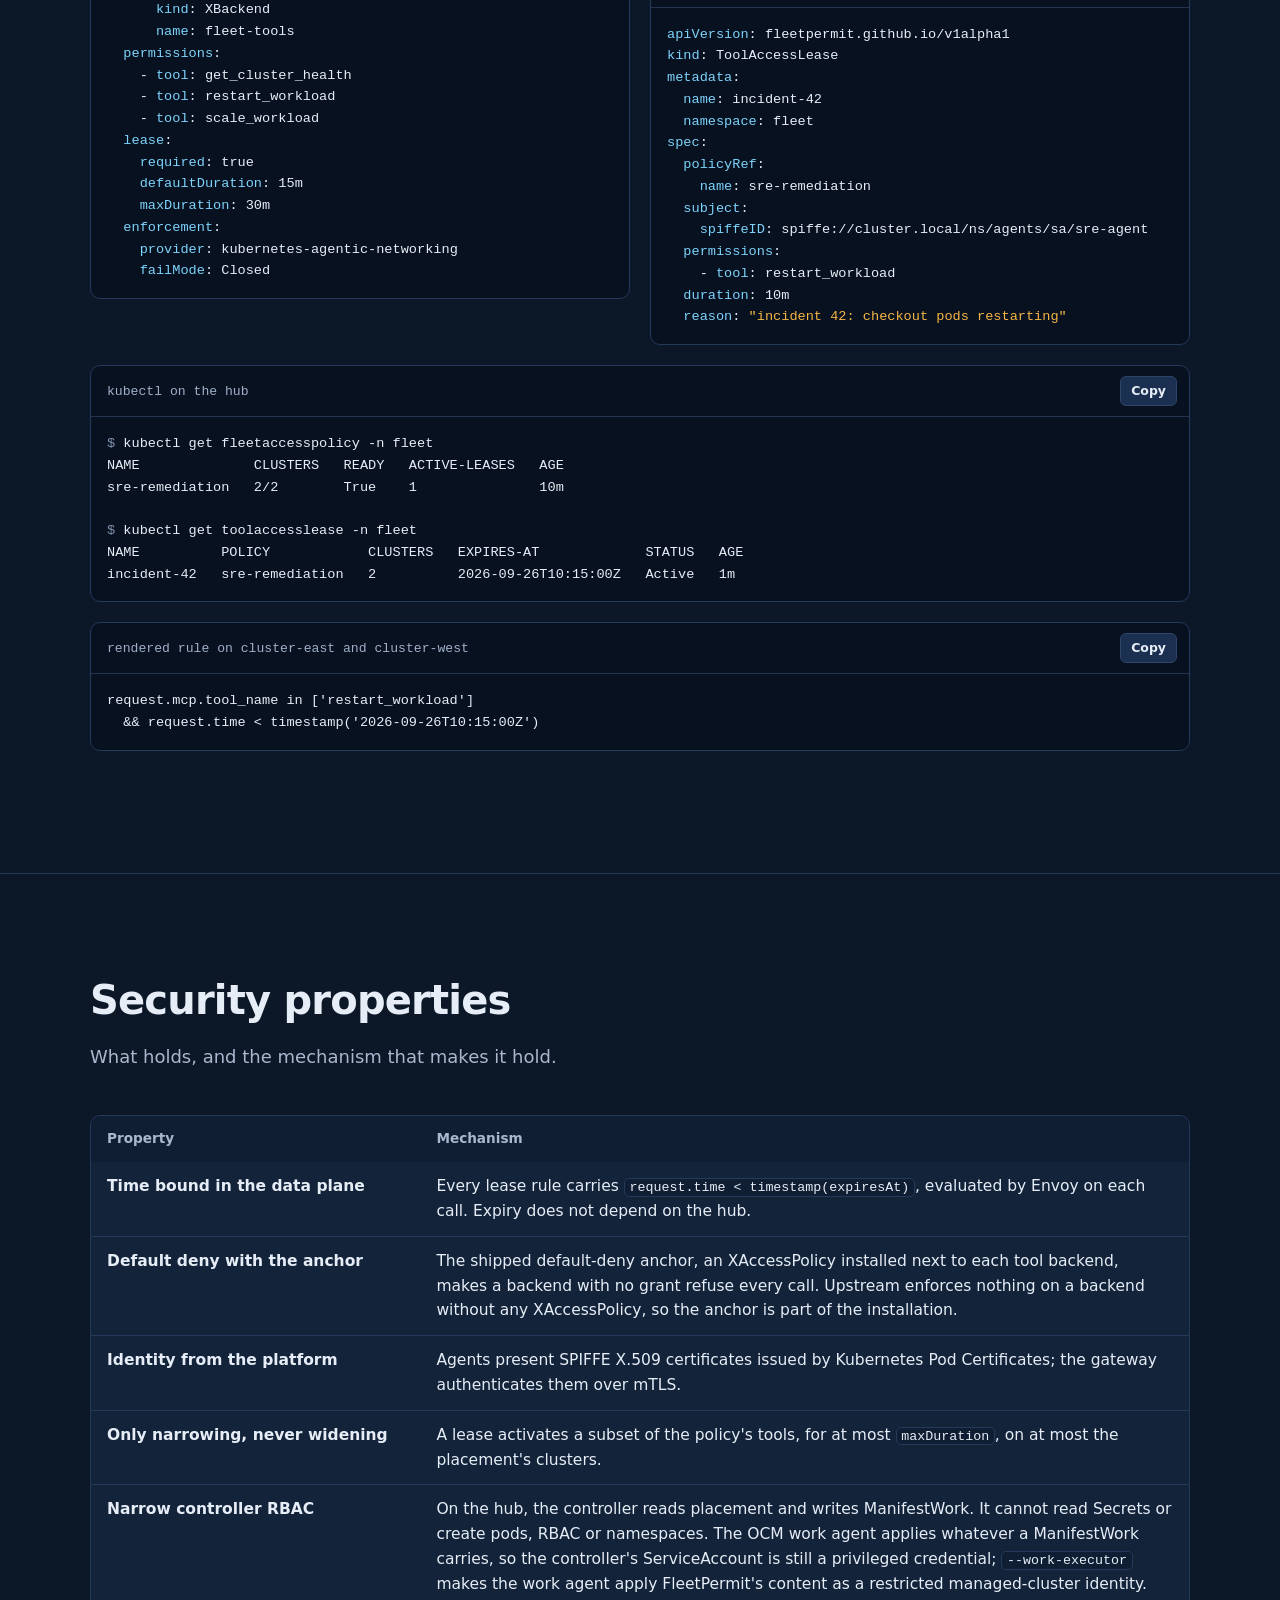
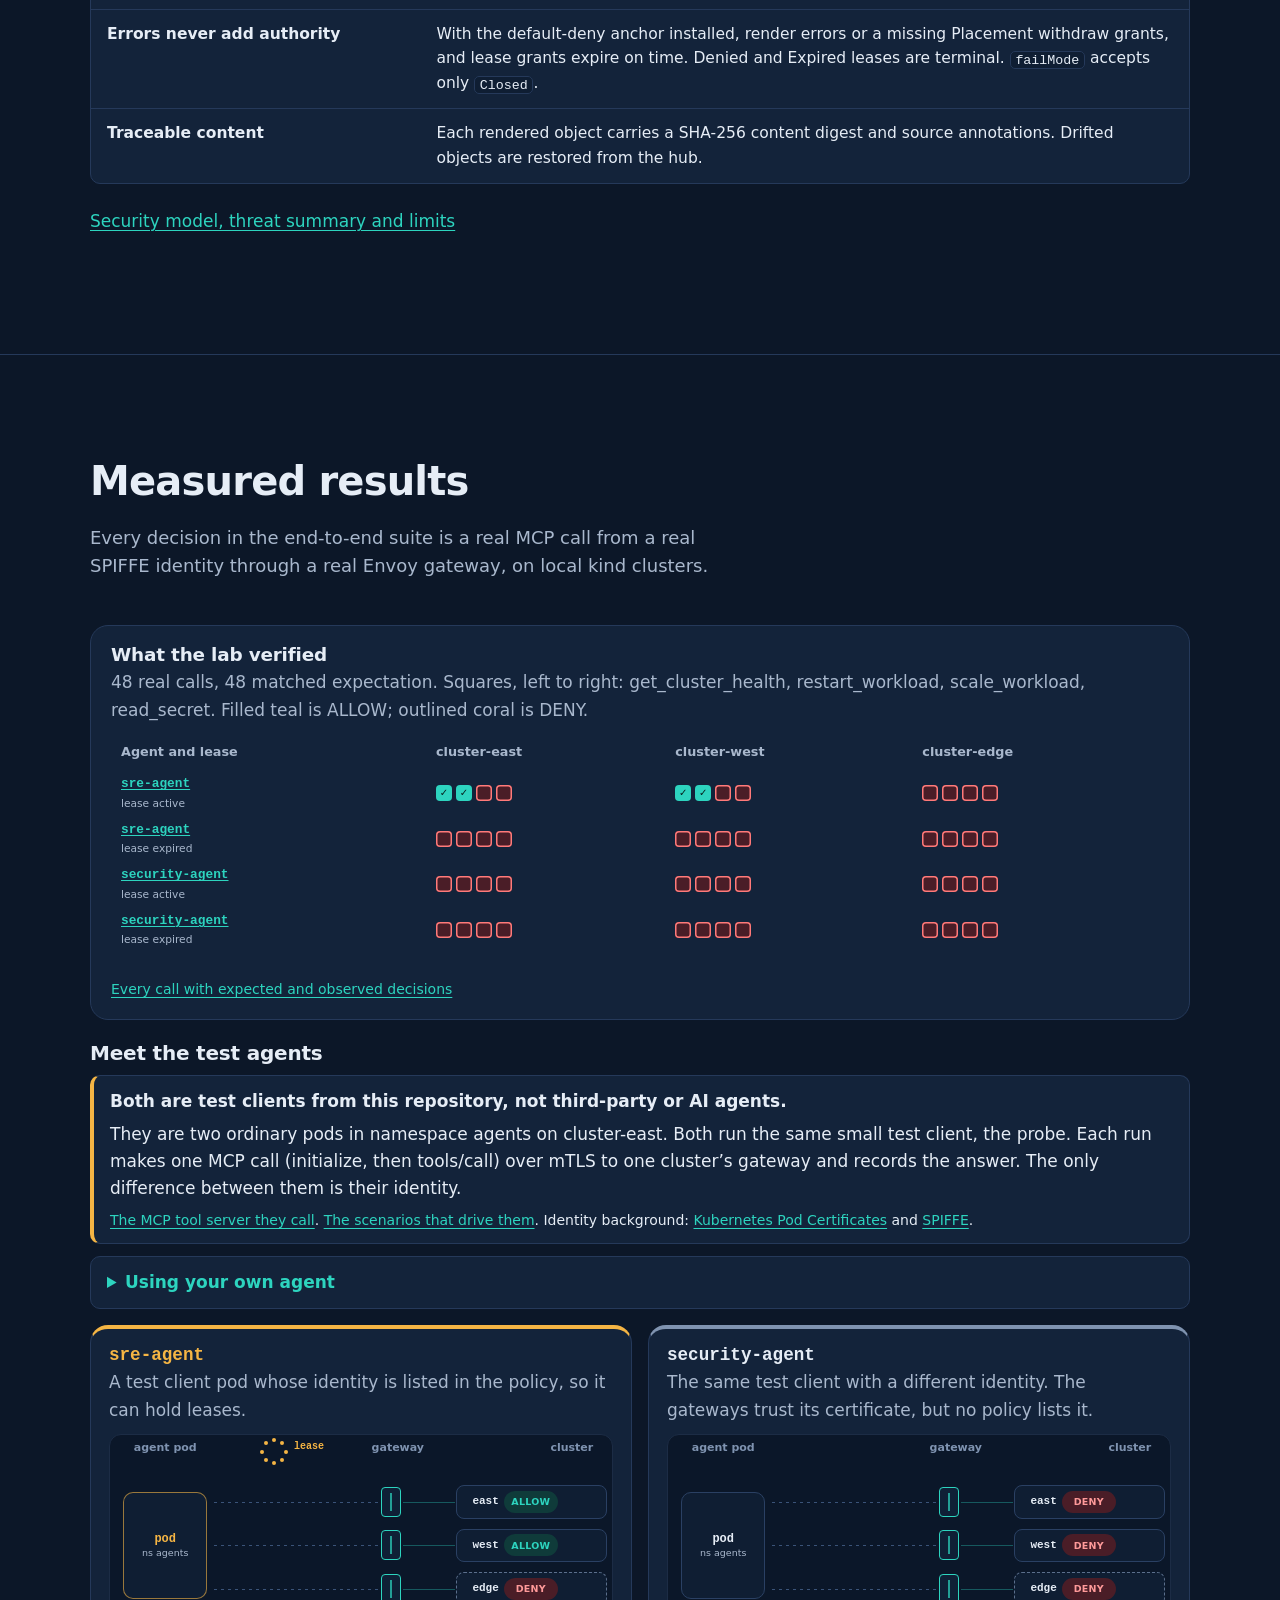
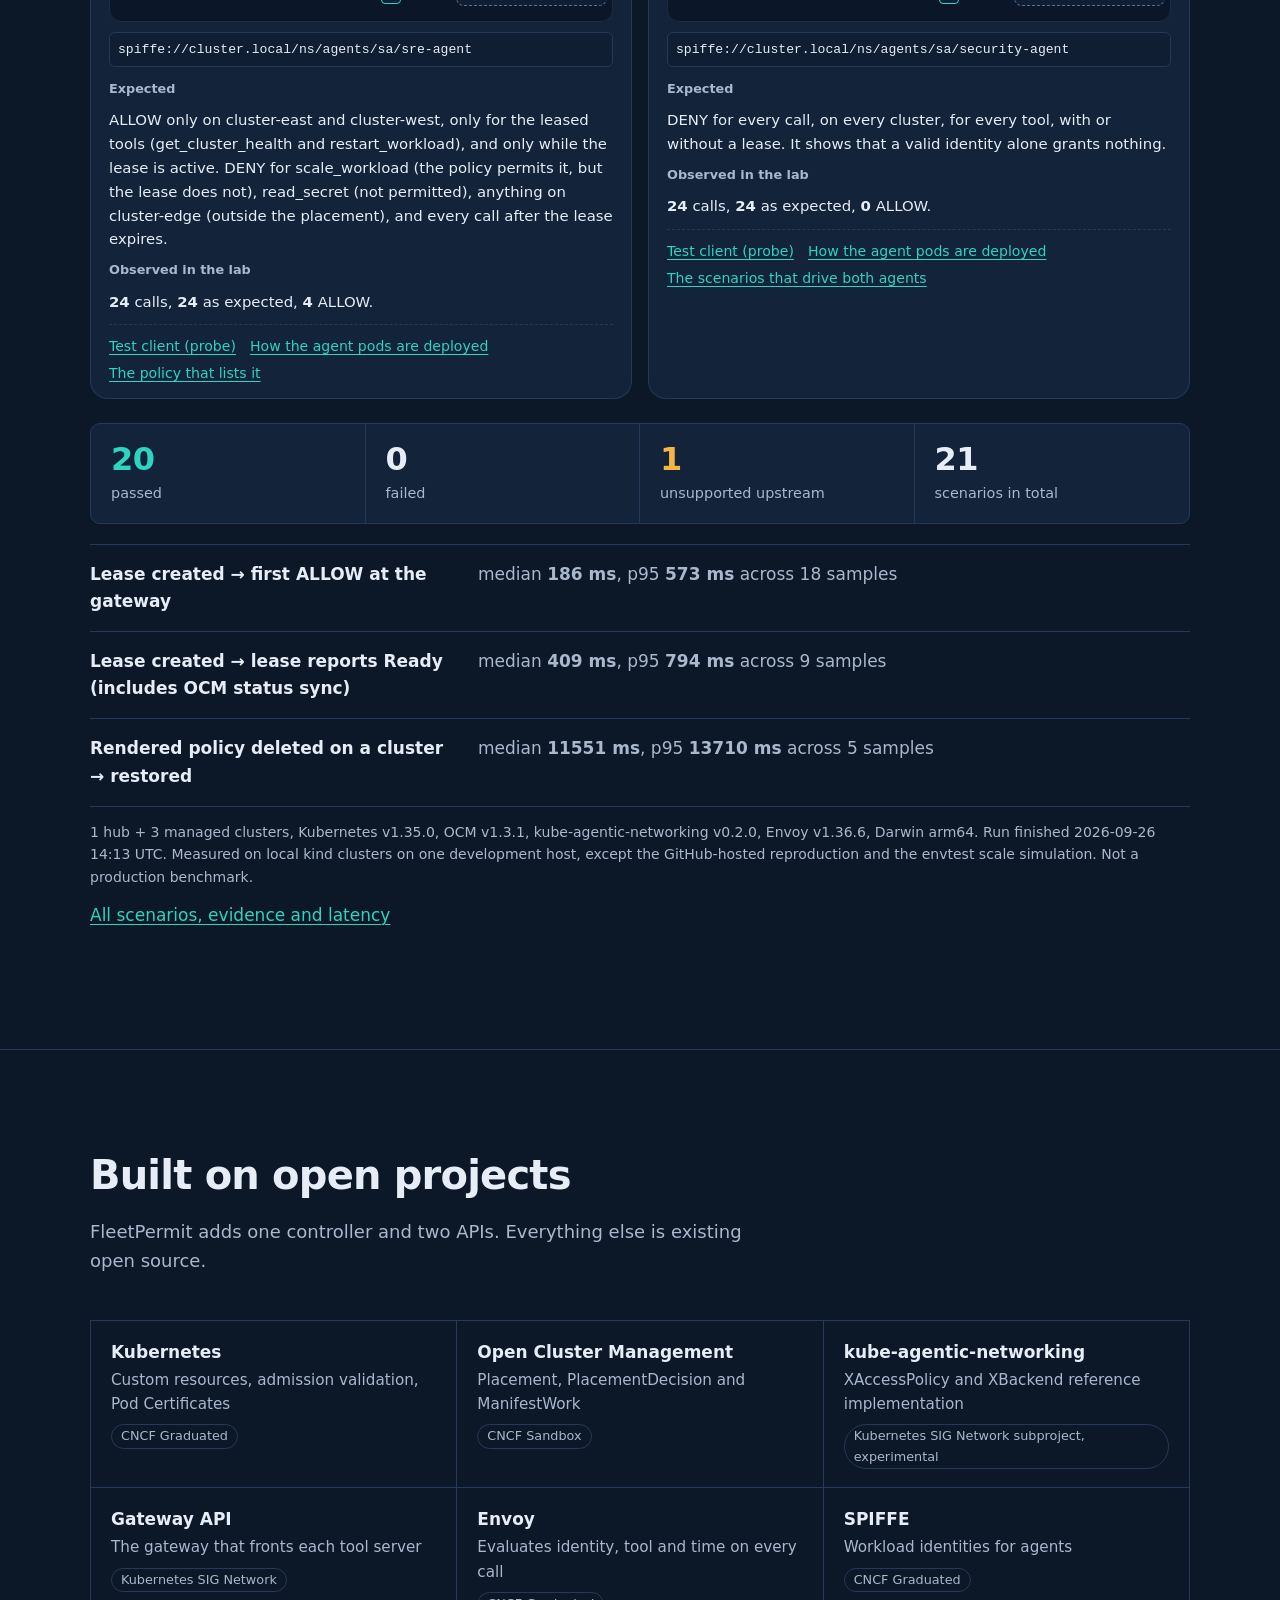
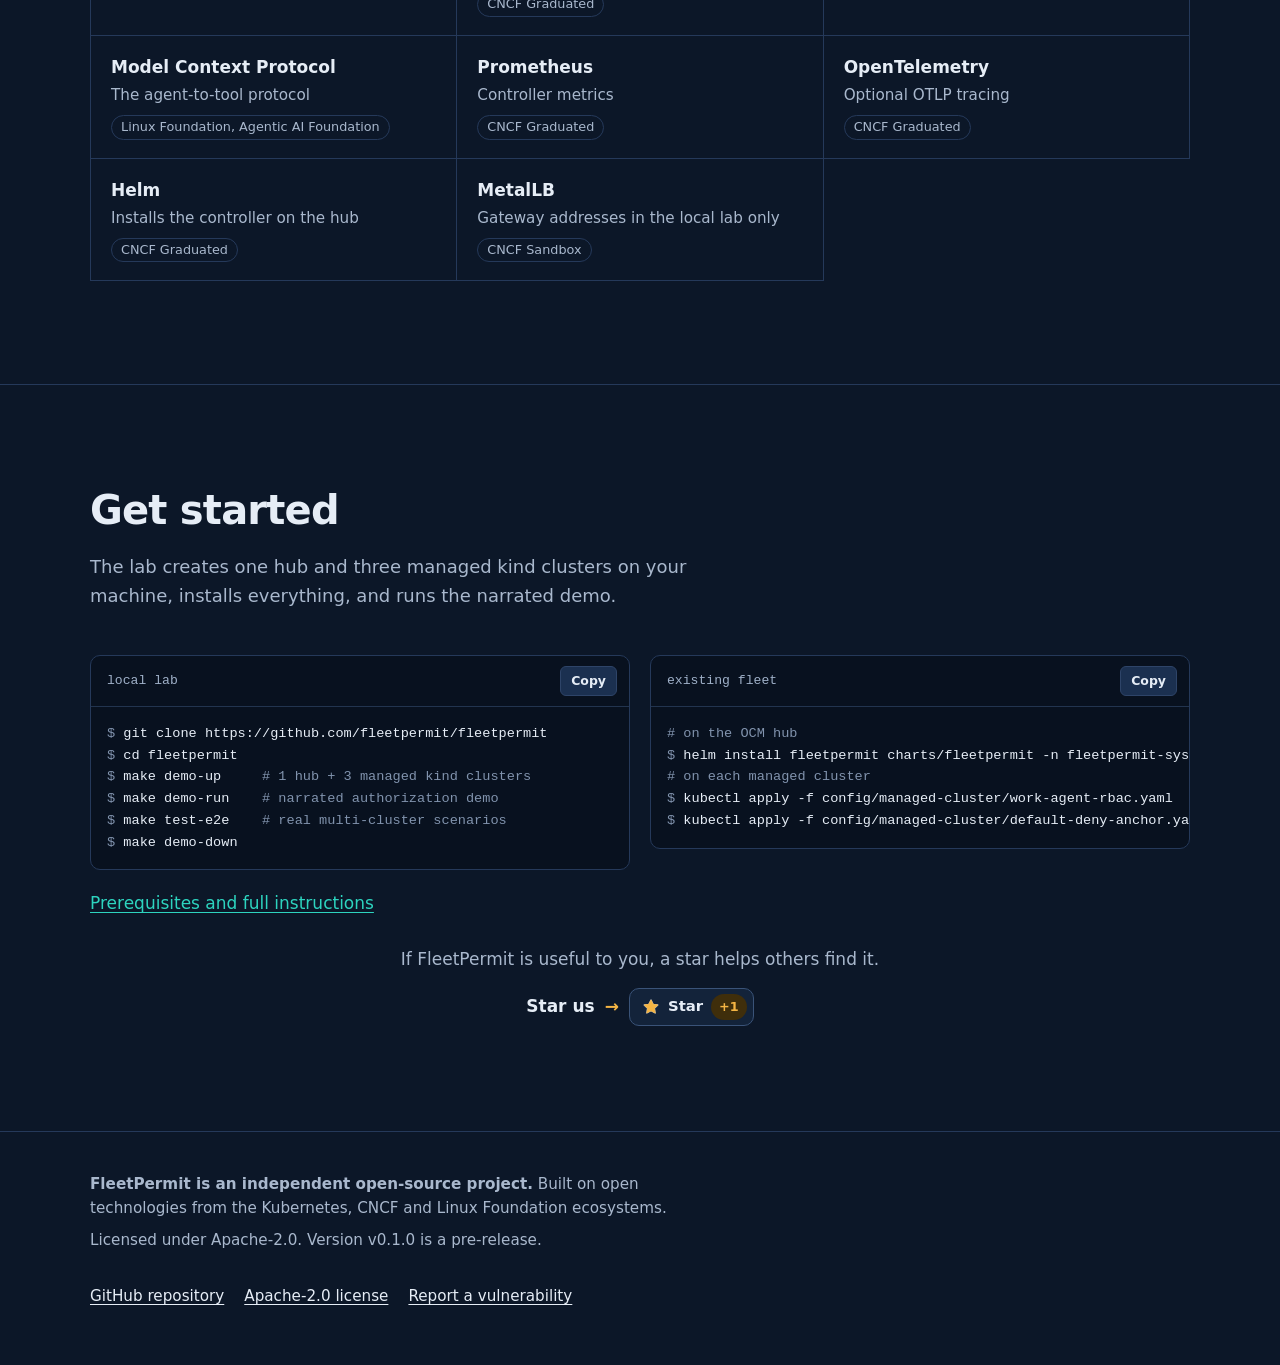
==== commit 28b59777: "Animate every tested flow and apply the documentation audit The architecture page gets an "Every flo" ====
--- a/index.html
+++ b/index.html
@@ -21,9 +21,9 @@
 <script src="assets/js/site.js?v=9cbeaed696" defer></script>
 <link rel="stylesheet" href="assets/css/hero.css?v=fa4319c11d">
 <link rel="stylesheet" href="assets/css/agents.css?v=9dca5593b2">
-<script src="assets/js/hero.js?v=5190088c8a" defer></script>
+<script src="assets/js/hero.js?v=8896fb90c7" defer></script>
 <script src="assets/js/architecture-player.js?v=5f2818ca07" defer></script>
-<script src="assets/js/results.js?v=2a0485dc6f" defer></script>
+<script src="assets/js/results.js?v=3a1d280432" defer></script>
 </head>
 <body>
 <a class="skip-link" href="#main">Skip to content</a>
@@ -239,7 +239,7 @@
               <text x="748" y="106" font-size="12.5" class="dim">subjects: sre-agent</text>
               <text x="748" y="125" font-size="12.5" class="dim">tools: get_cluster_health,</text>
               <text x="748" y="143" font-size="12.5" class="dim">restart_workload, scale_workload</text>
-              <text x="748" y="162" font-size="12.5" class="dim">maxDuration: 1h</text>
+              <text x="748" y="162" font-size="12.5" class="dim">maxDuration: 30m</text>
               <text x="748" y="180" font-size="12.5" class="dim">failMode: Closed</text>
             </g>
 
@@ -371,7 +371,7 @@
         </div>
         <div class="why-item">
           <h3>Errors never add authority</h3>
-          <p>A missing Placement, a render error or a deleted policy withdraws grants. With the hub unreachable, nothing new is granted and delivered leases still expire on time. <code>failMode</code> accepts only <code>Closed</code>. A backend with no grant is closed when the default-deny anchor is installed, because upstream enforces nothing on a backend without any XAccessPolicy.</p>
+          <p>With the default-deny anchor installed, a missing Placement, a render error or a deleted policy withdraws grants, and nothing else changes. With the hub unreachable, nothing new is granted and delivered leases still expire on time. <code>failMode</code> accepts only <code>Closed</code>. The anchor matters because upstream enforces nothing on a backend without any XAccessPolicy; on clusters FleetPermit selects, its inert policy also denies.</p>
         </div>
       </div>
     </div>
@@ -399,7 +399,7 @@
         <li>
           <div>
             <h3>Check WHO, WHAT, HOW LONG and WHERE</h3>
-            <p>The controller confirms the subject is in the policy, the tools are a subset of its permissions, the duration is within <code>maxDuration</code>, and reads the clusters from the OCM PlacementDecision. A failed check marks the lease Denied, which is terminal.</p>
+            <p>The controller confirms the subject is in the policy, the tools are a subset of its permissions, the duration is within <code>maxDuration</code>, and reads the clusters from the OCM PlacementDecision. A failed subject, tool or duration check marks the lease Denied, which is terminal. A lease whose clusters are not placed waits in Pending.</p>
           </div>
         </li>
         <li>
@@ -411,10 +411,14 @@
         <li>
           <div>
             <h3>Enforce and expire</h3>
-            <p>The kube-agentic-networking controller programs the Envoy gateway. Envoy checks identity, tool and time on every call, so at expiry it denies by itself, even if the hub is unreachable. The controller then withdraws the grant, leaving an inert policy that allows nothing.</p>
+            <p>The kube-agentic-networking controller programs the Envoy gateway. Envoy checks identity, tool and time on every call, so at expiry it denies by itself, even if the hub is unreachable. The controller then withdraws the grant. If no other grant remains on that cluster, an inert policy that allows nothing stays in place.</p>
           </div>
         </li>
       </ol>
+      <div class="callout allow" style="margin:24px 0 0">
+        <strong>Every flow, animated</strong>
+        <p>Nine short animations follow the end-to-end tests step by step: activation, refused requests, revocation, expiry, a paused hub, a placement change, drift repair, the default-deny anchor and controller restarts. <a href="architecture.html#flows">Watch every flow</a></p>
+      </div>
       <p style="margin-top:24px"><a href="architecture.html">Read the architecture in detail</a></p>
     </div>
   </section>
@@ -453,7 +457,7 @@
   <span class="tok-k">lease</span>:
     <span class="tok-k">required</span>: true
     <span class="tok-k">defaultDuration</span>: 15m
-    <span class="tok-k">maxDuration</span>: 1h
+    <span class="tok-k">maxDuration</span>: 30m
   <span class="tok-k">enforcement</span>:
     <span class="tok-k">provider</span>: kubernetes-agentic-networking
     <span class="tok-k">failMode</span>: Closed</code></pre>
@@ -534,7 +538,7 @@
             <tr><th scope="row">Identity from the platform</th><td>Agents present SPIFFE X.509 certificates issued by Kubernetes Pod Certificates; the gateway authenticates them over mTLS.</td></tr>
             <tr><th scope="row">Only narrowing, never widening</th><td>A lease activates a subset of the policy's tools, for at most <code>maxDuration</code>, on at most the placement's clusters.</td></tr>
             <tr><th scope="row">Narrow controller RBAC</th><td>On the hub, the controller reads placement and writes ManifestWork. It cannot read Secrets or create pods, RBAC or namespaces. The OCM work agent applies whatever a ManifestWork carries, so the controller's ServiceAccount is still a privileged credential; <code>--work-executor</code> makes the work agent apply FleetPermit's content as a restricted managed-cluster identity.</td></tr>
-            <tr><th scope="row">Errors never add authority</th><td>Render errors or a missing Placement withdraw grants, and lease grants expire on time. Denied and Expired leases are terminal. <code>failMode</code> accepts only <code>Closed</code>.</td></tr>
+            <tr><th scope="row">Errors never add authority</th><td>With the default-deny anchor installed, render errors or a missing Placement withdraw grants, and lease grants expire on time. Denied and Expired leases are terminal. <code>failMode</code> accepts only <code>Closed</code>.</td></tr>
             <tr><th scope="row">Traceable content</th><td>Each rendered object carries a SHA-256 content digest and source annotations. Drifted objects are restored from the hub.</td></tr>
           </tbody>
         </table>
@@ -572,7 +576,7 @@
         <li><span class="name">SPIFFE</span><span class="role">Workload identities for agents</span><span class="status">CNCF Graduated</span></li>
         <li><span class="name">Model Context Protocol</span><span class="role">The agent-to-tool protocol</span><span class="status">Linux Foundation, Agentic AI Foundation</span></li>
         <li><span class="name">Prometheus</span><span class="role">Controller metrics</span><span class="status">CNCF Graduated</span></li>
-        <li><span class="name">OpenTelemetry</span><span class="role">Optional OTLP tracing</span><span class="status">CNCF Incubating</span></li>
+        <li><span class="name">OpenTelemetry</span><span class="role">Optional OTLP tracing</span><span class="status">CNCF Graduated</span></li>
         <li><span class="name">Helm</span><span class="role">Installs the controller on the hub</span><span class="status">CNCF Graduated</span></li>
         <li><span class="name">MetalLB</span><span class="role">Gateway addresses in the local lab only</span><span class="status">CNCF Sandbox</span></li>
       </ul>
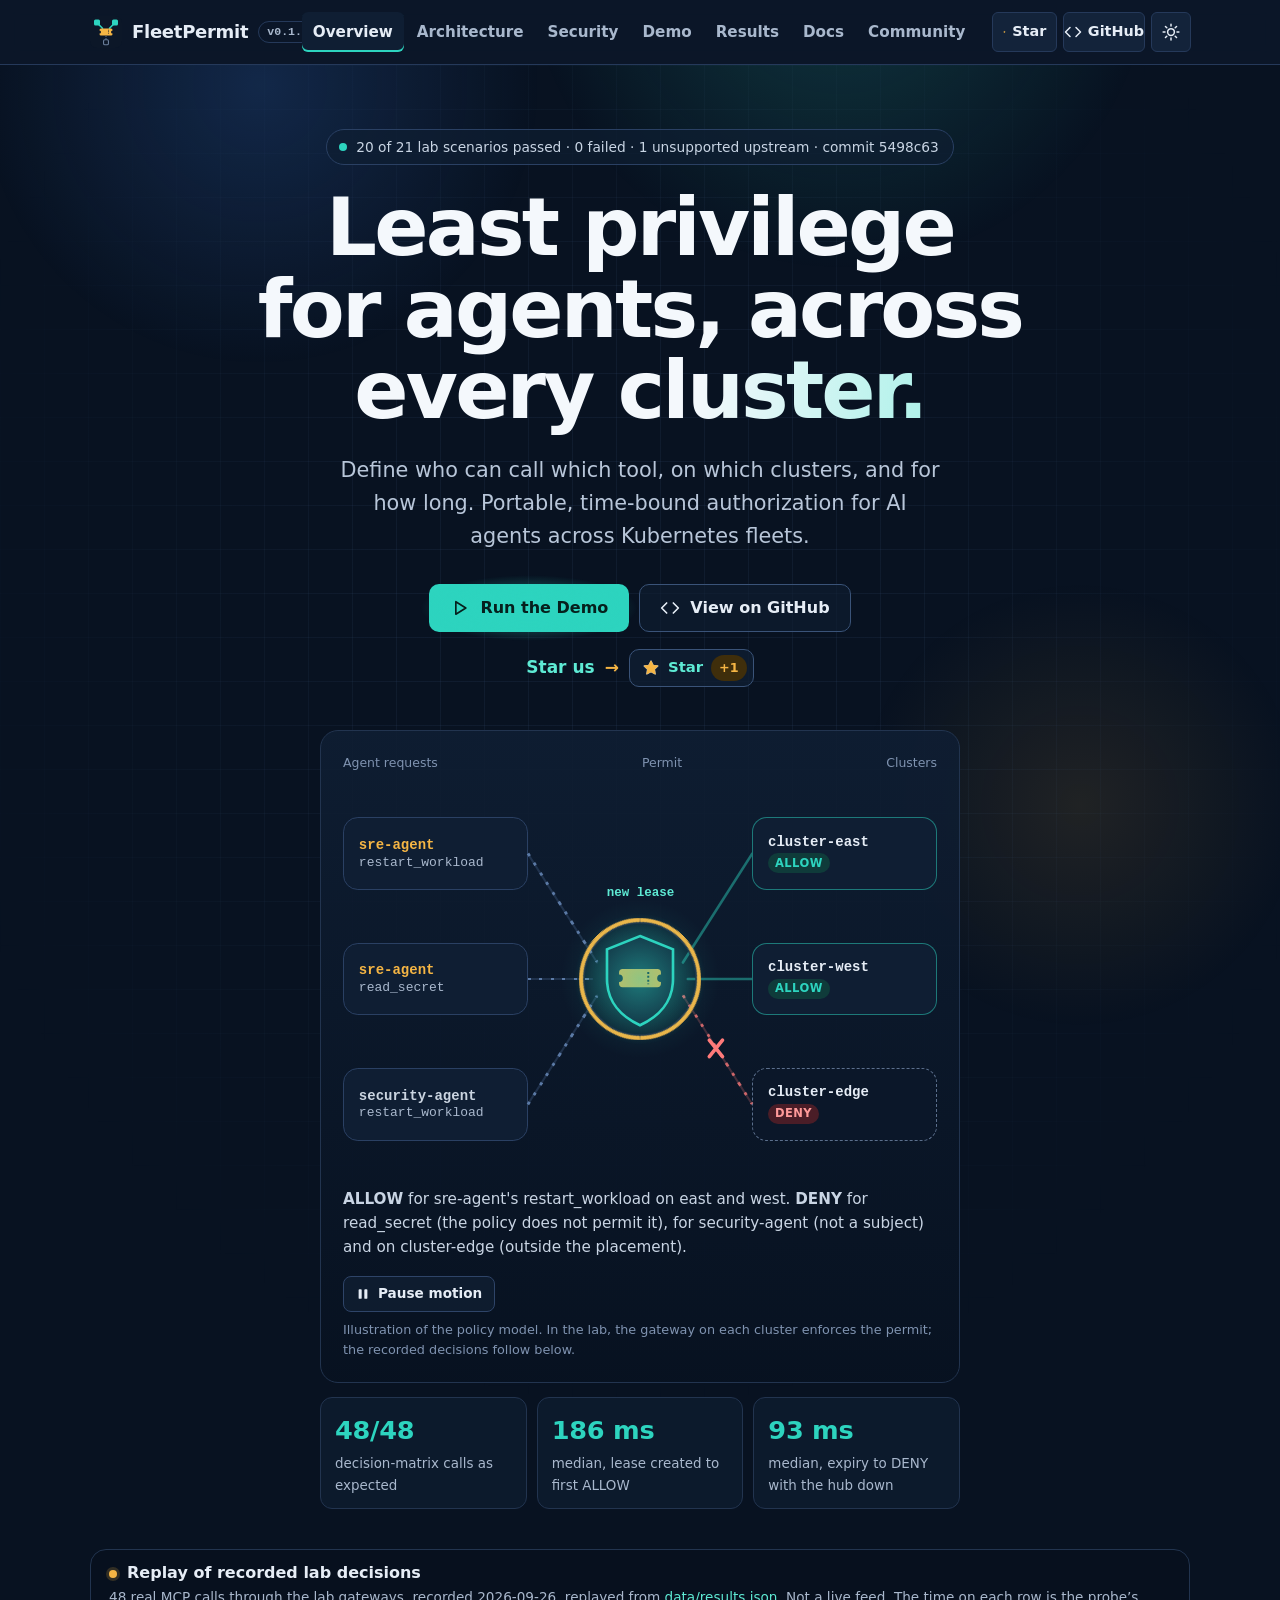
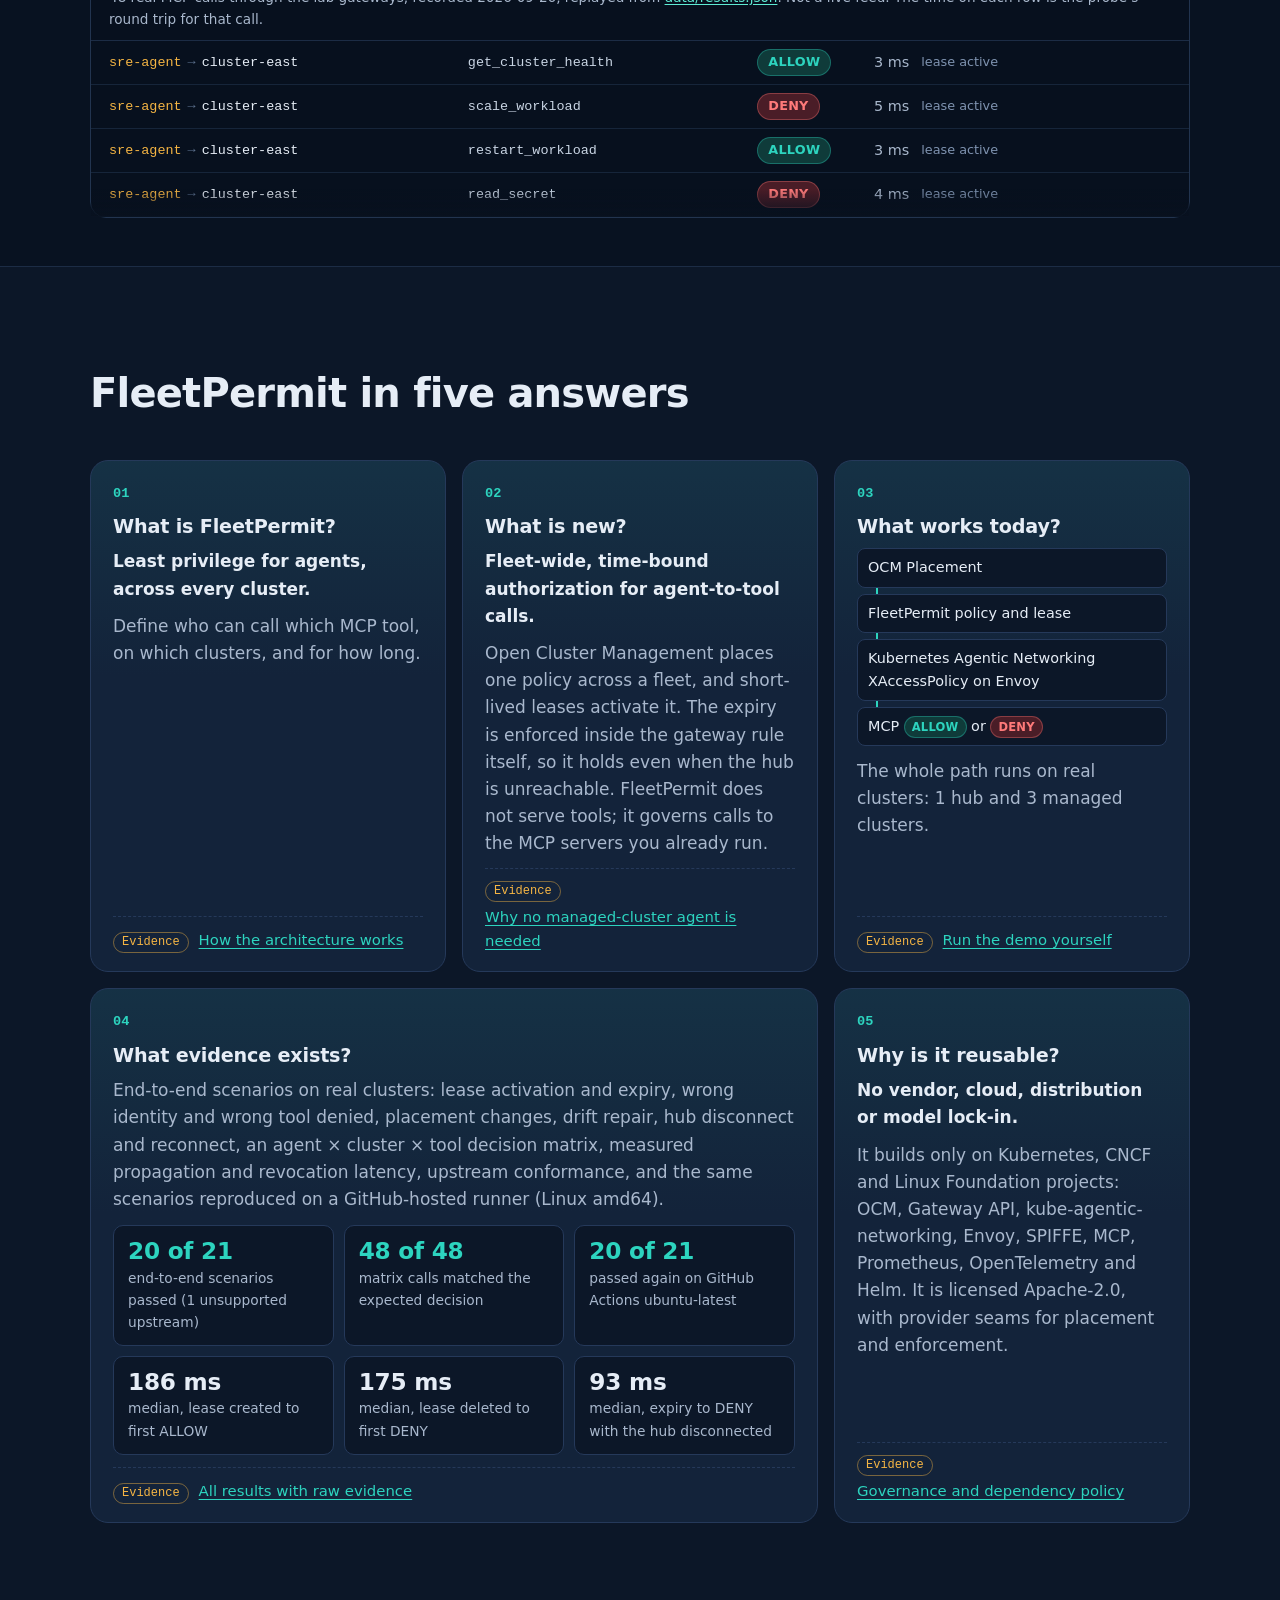
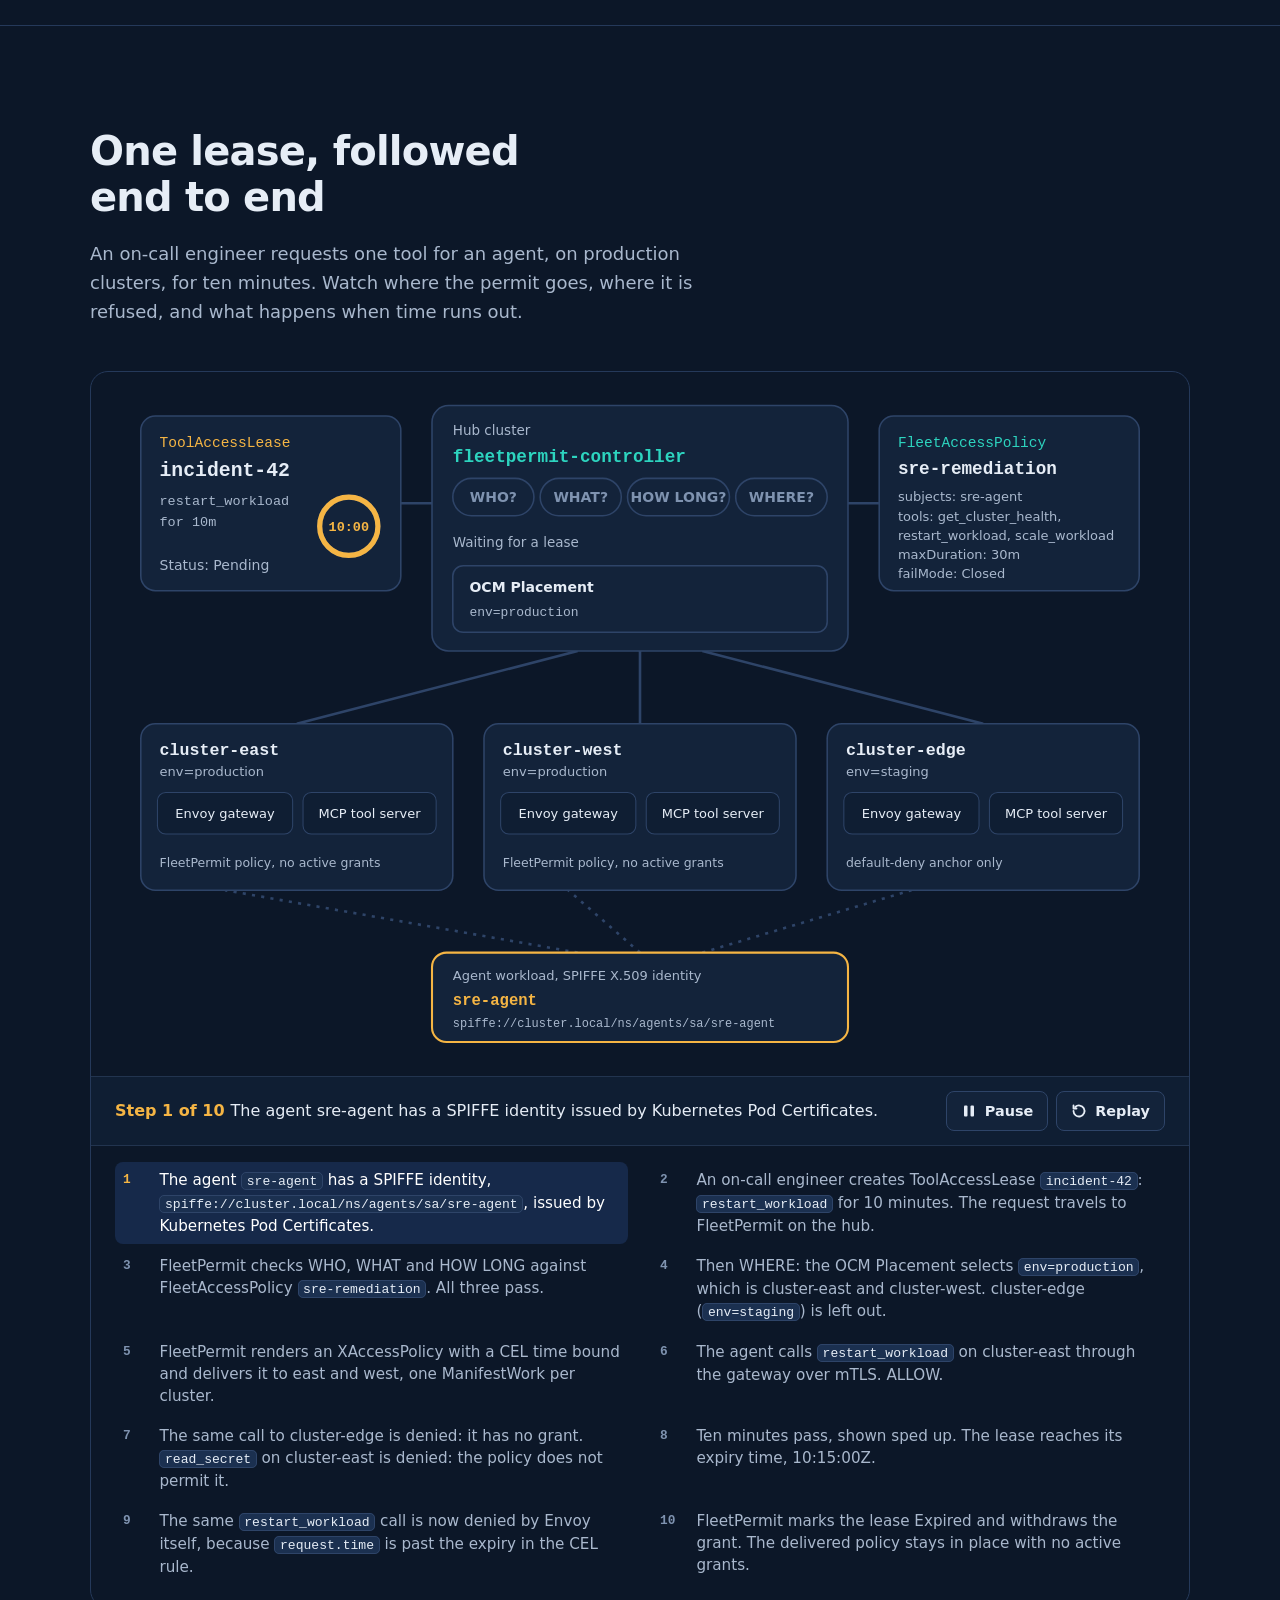
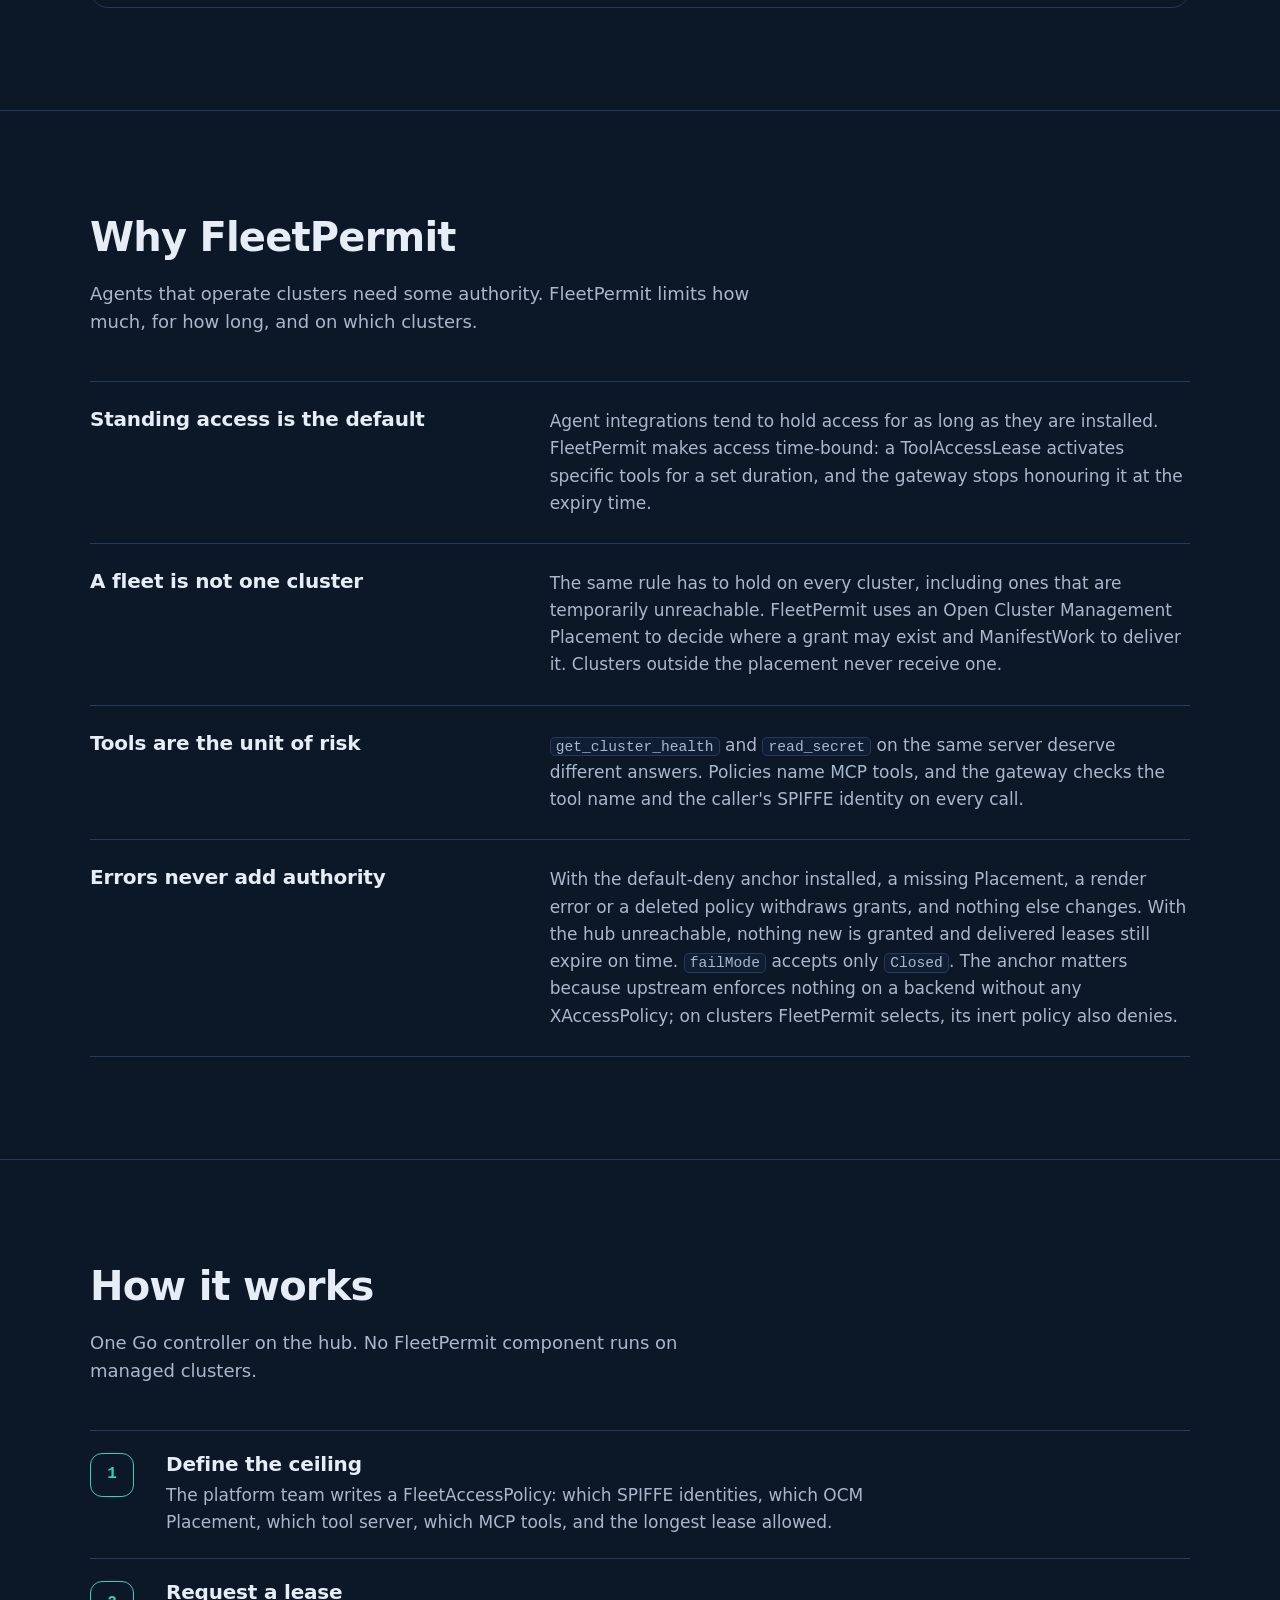
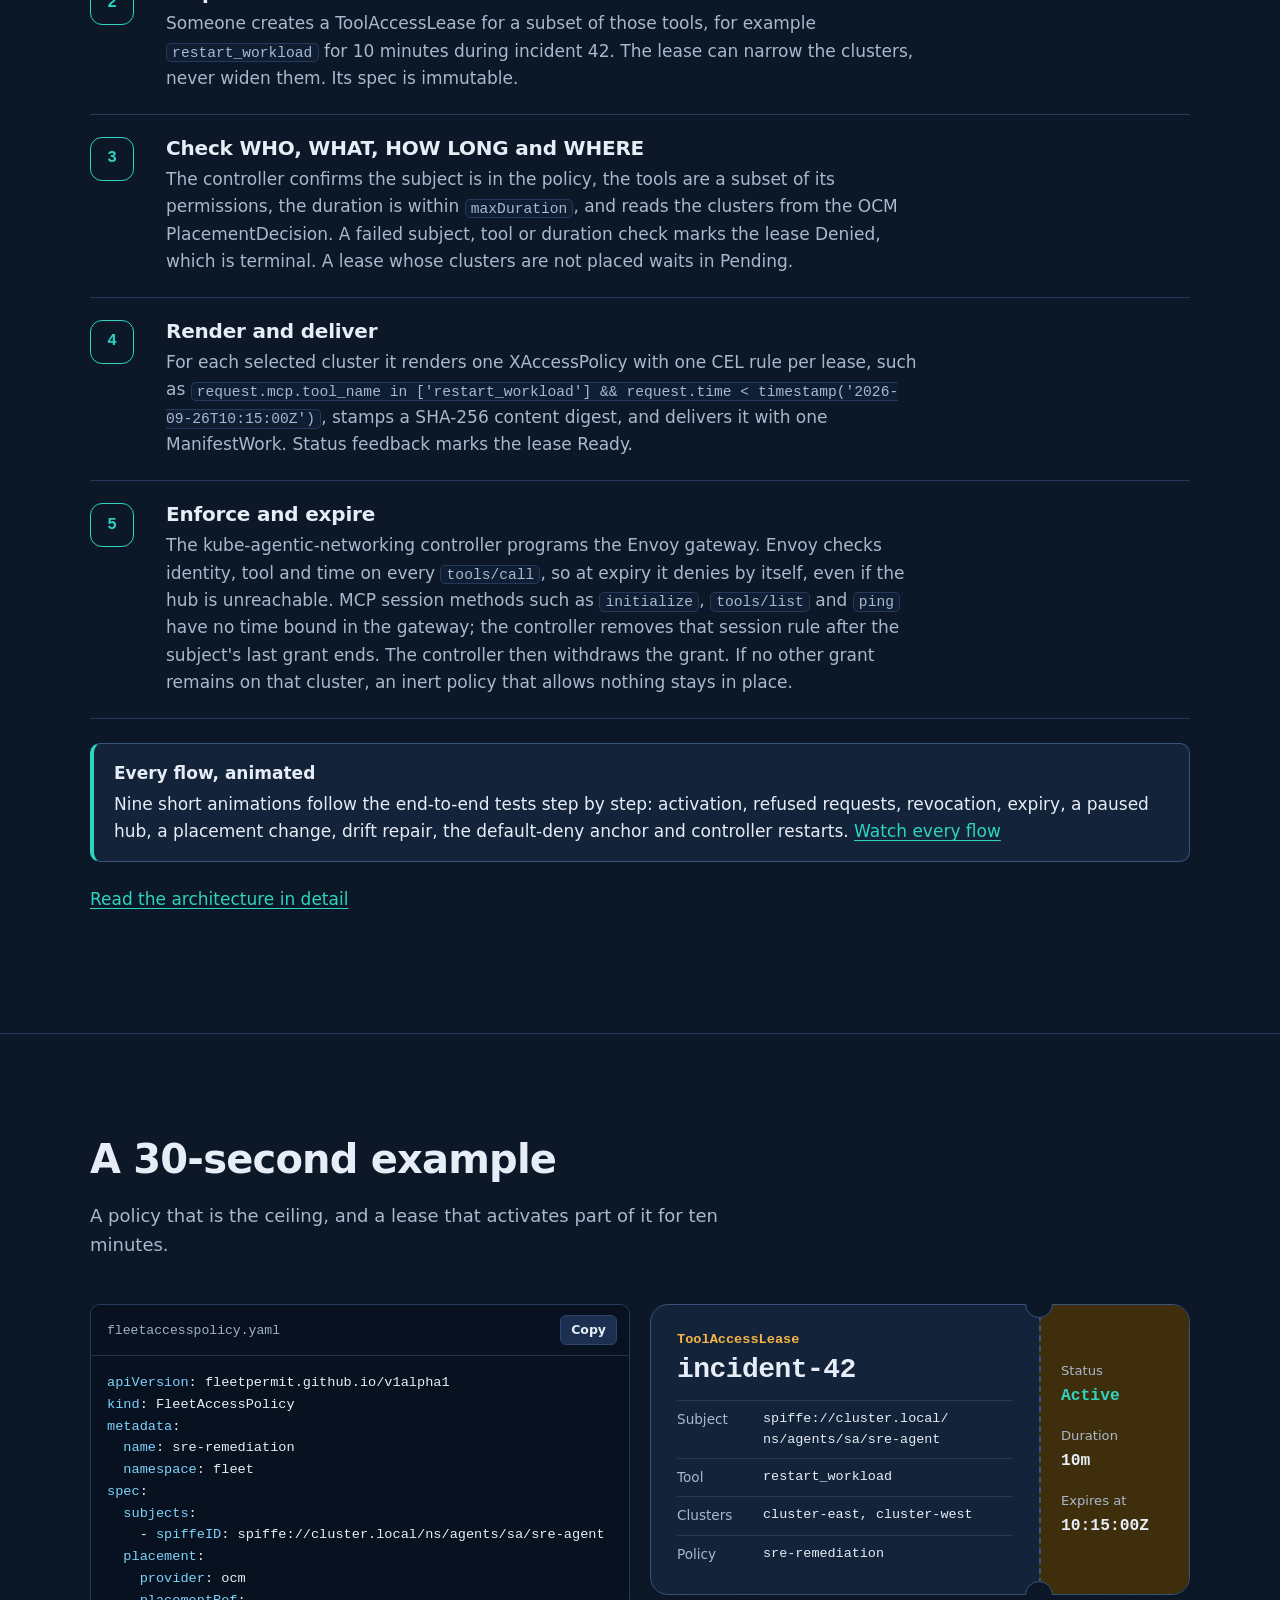
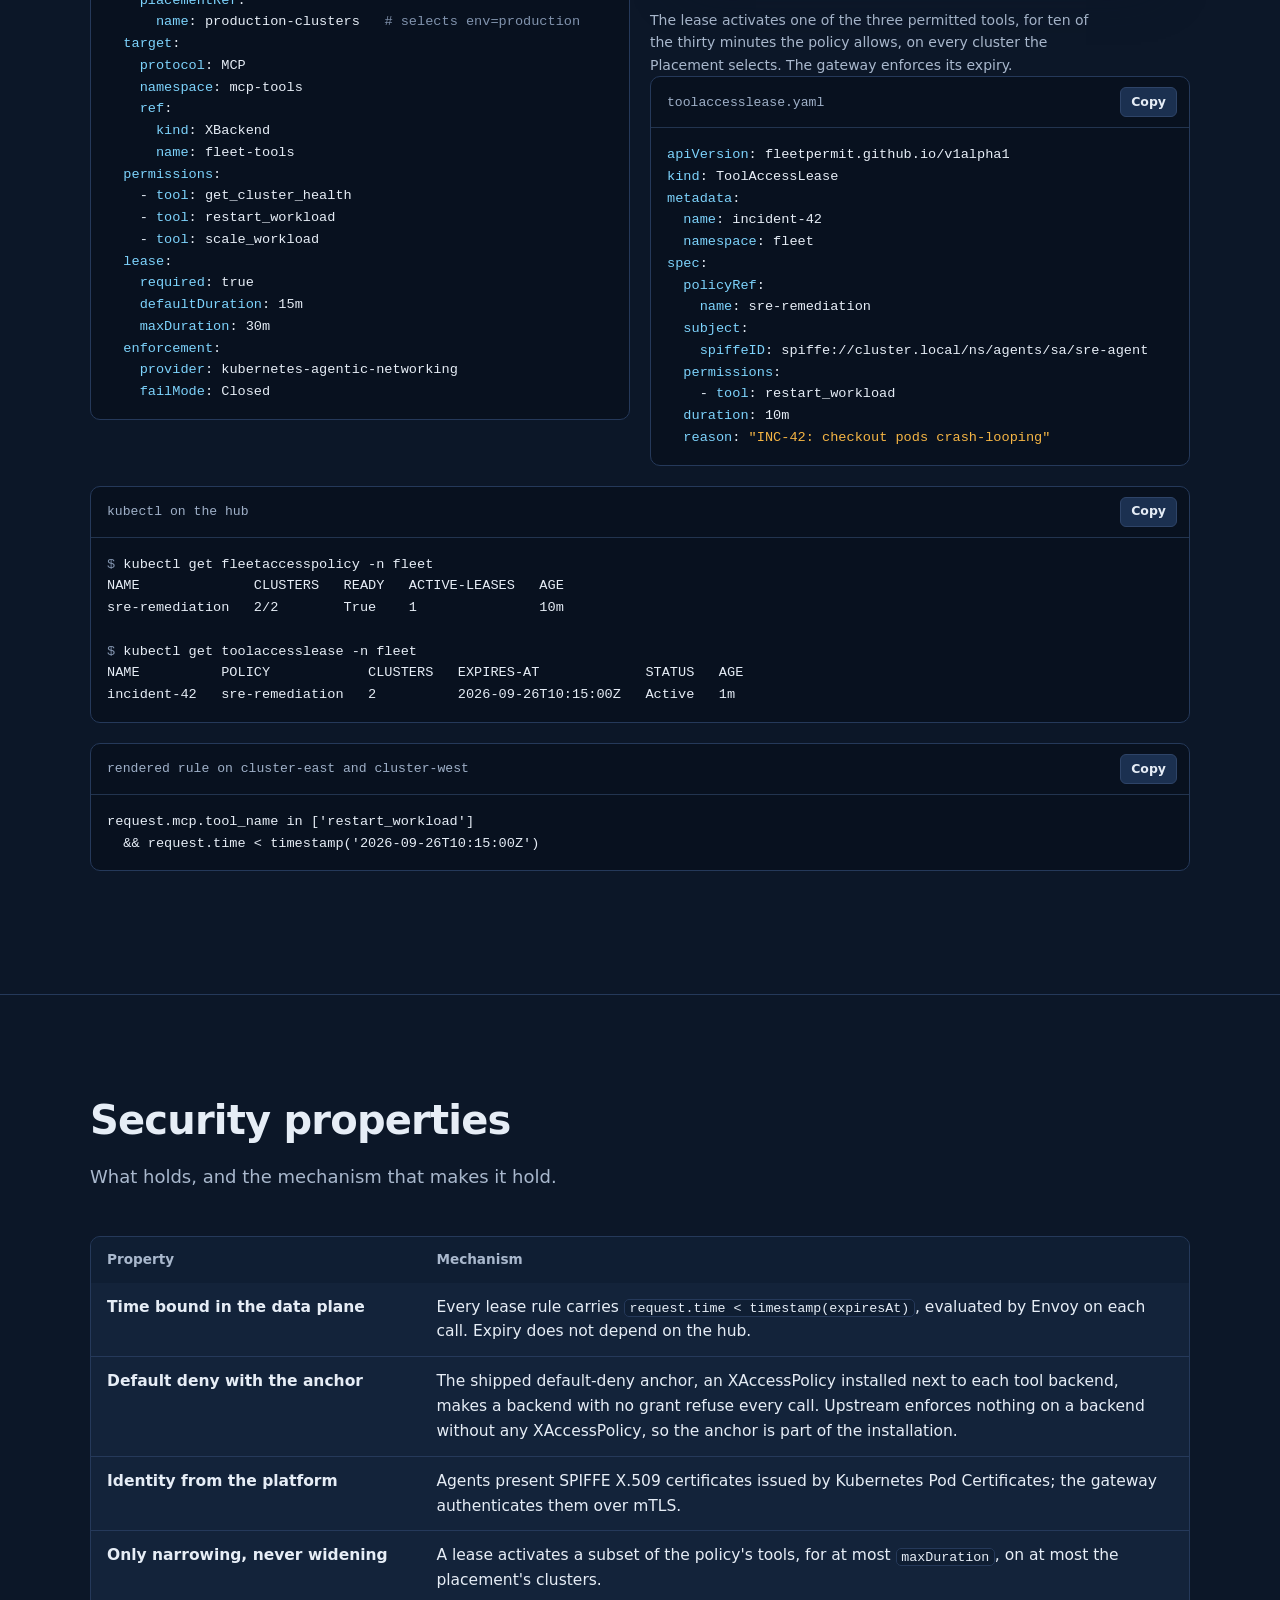
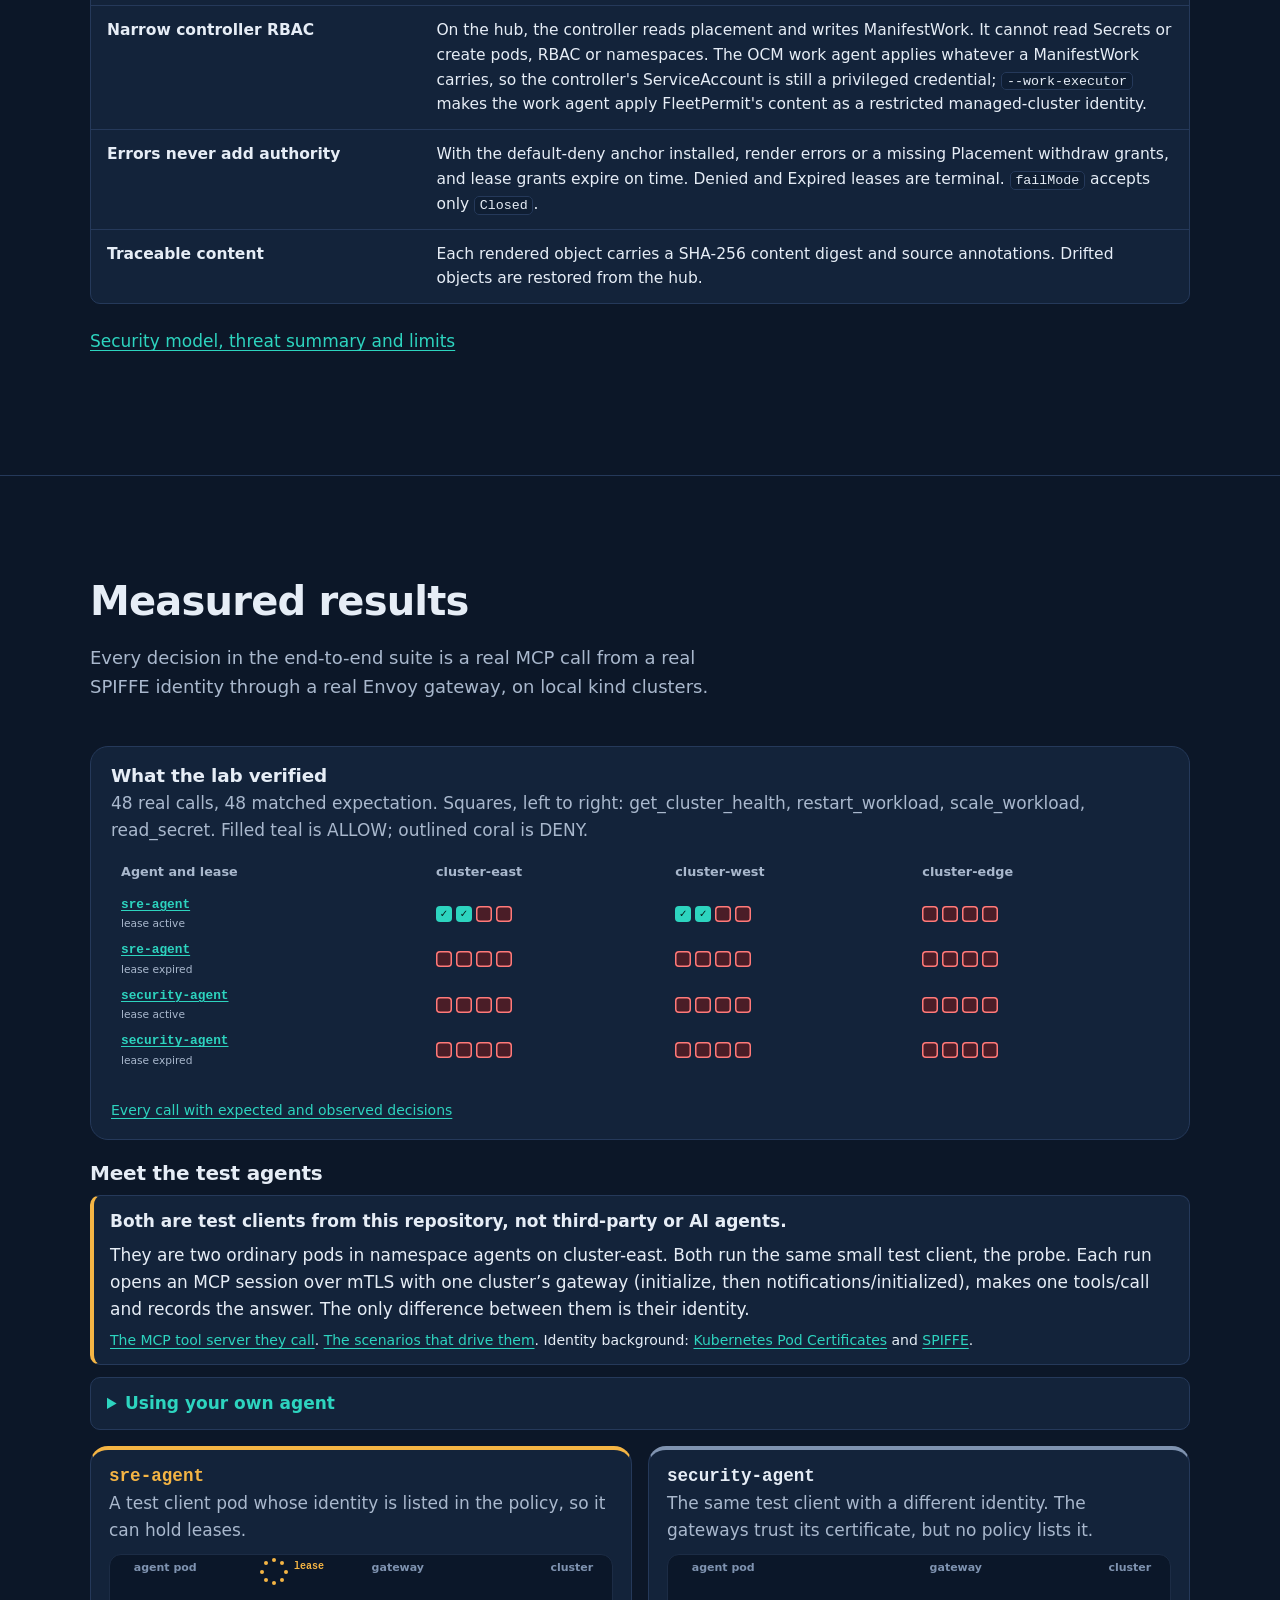
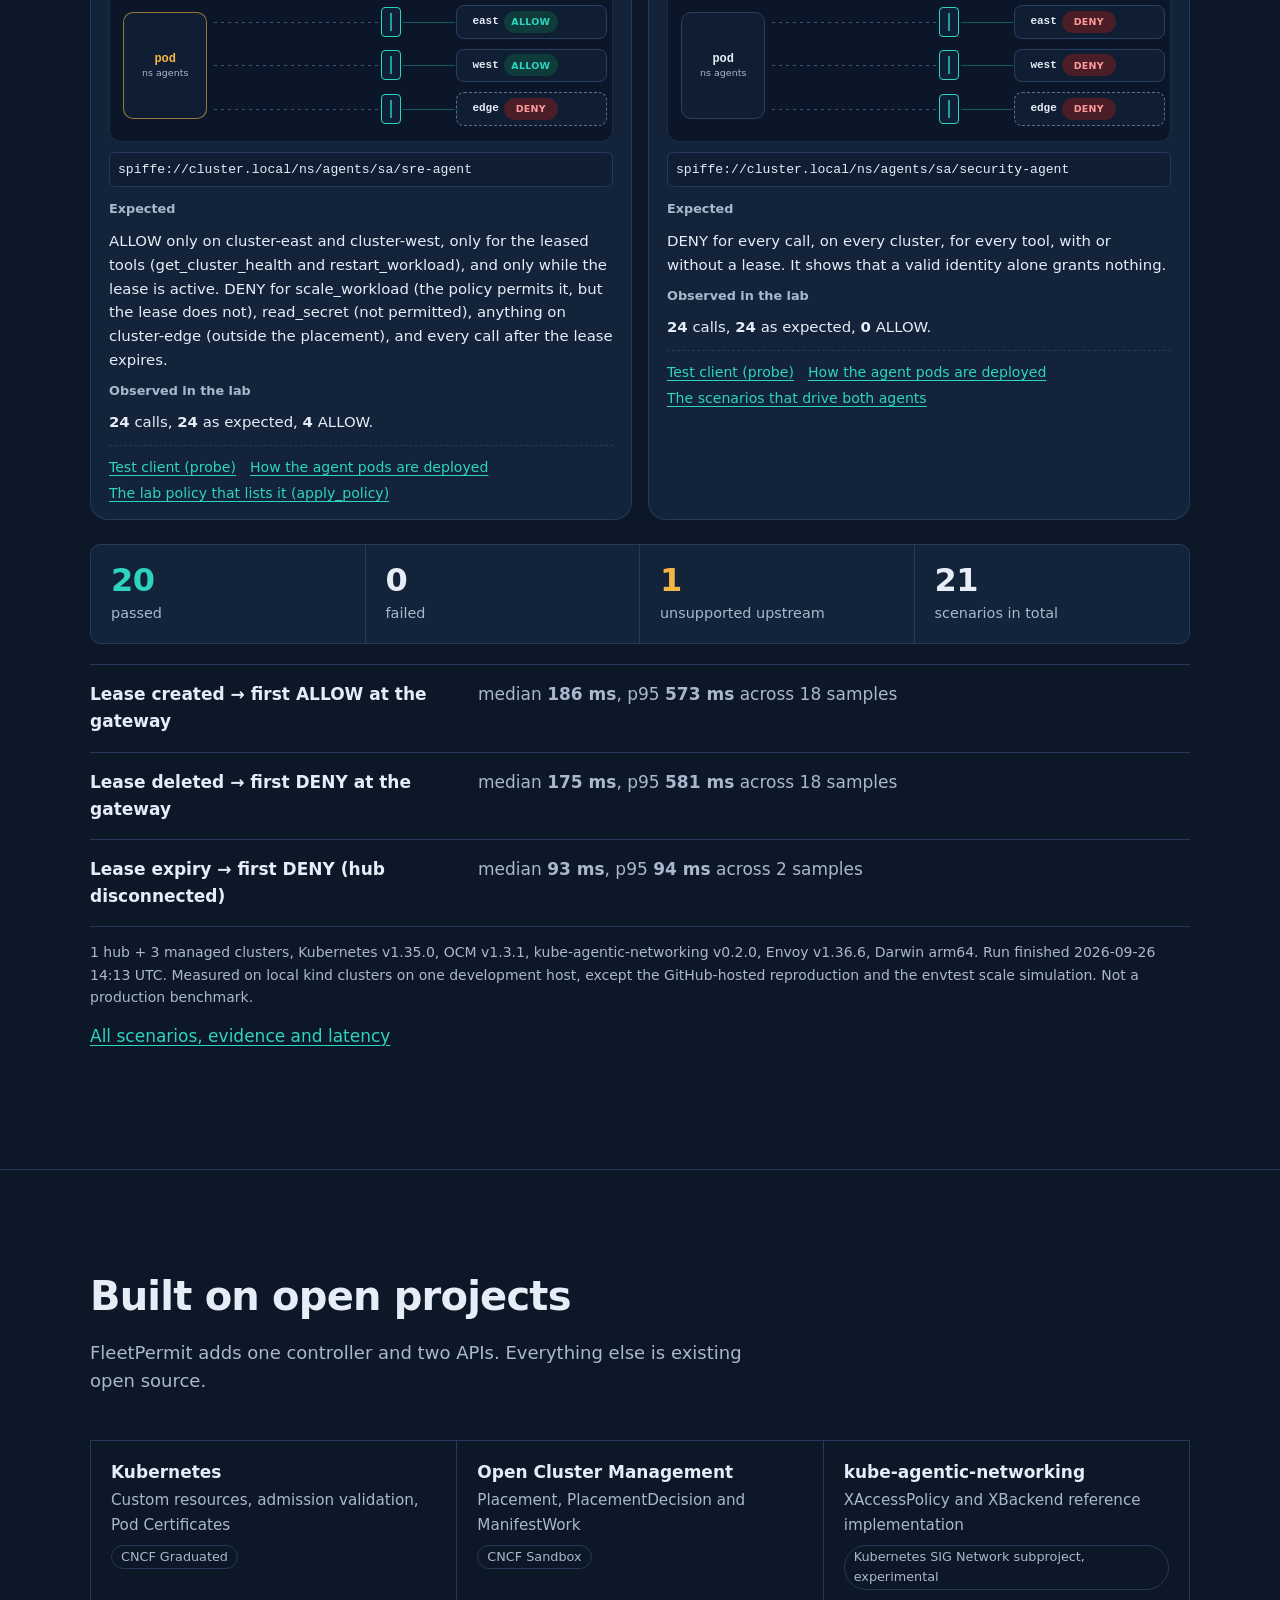
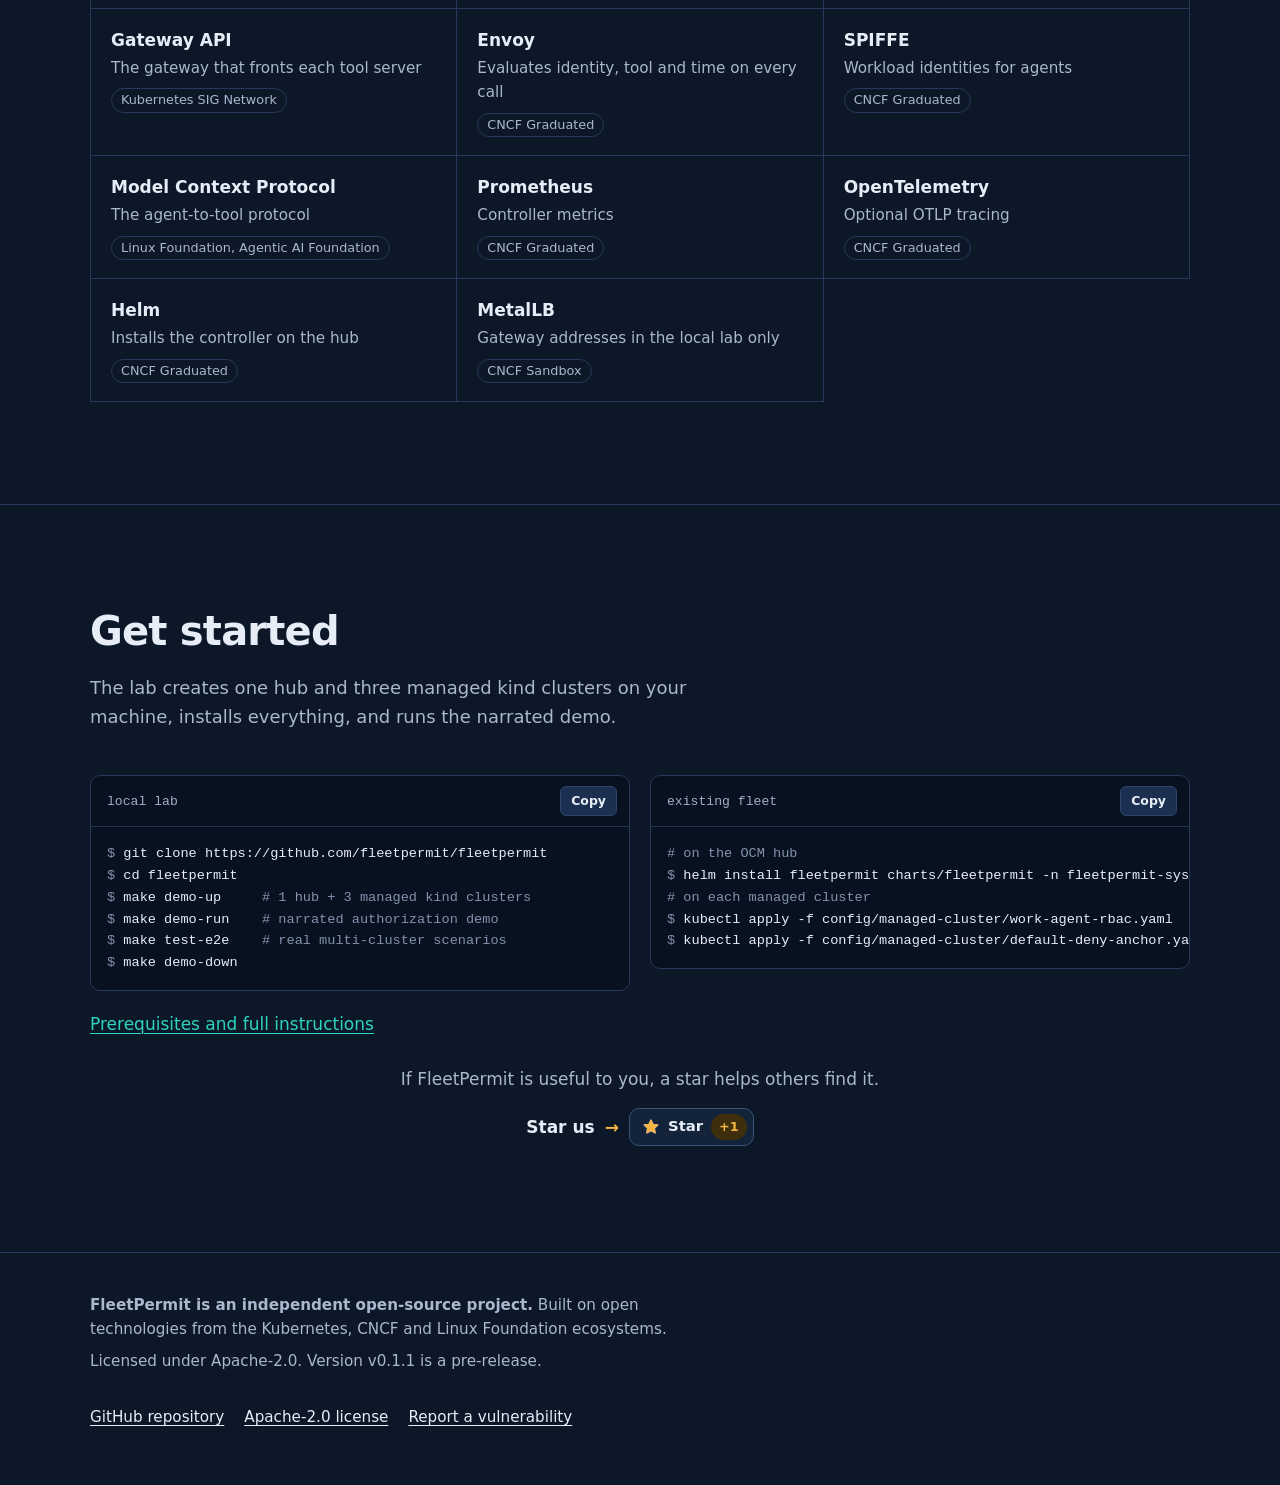
==== commit 87ddcd00: "Make every page consistent with the code and label the site v0.1.1 - The four checks appear in the c" ====
--- a/index.html
+++ b/index.html
@@ -9,7 +9,7 @@
 <meta name="theme-color" content="#0c1728">
 <link rel="icon" href="assets/img/logo-mark.svg" type="image/svg+xml">
 <link rel="apple-touch-icon" href="assets/img/avatar-512.png">
-<link rel="stylesheet" href="assets/css/site.css?v=c1f22acbdc">
+<link rel="stylesheet" href="assets/css/site.css?v=f3666cfc82">
 <meta property="og:type" content="website">
 <meta property="og:site_name" content="FleetPermit">
 <meta property="og:title" content="FleetPermit: least privilege for agents, across every cluster">
@@ -19,17 +19,17 @@
 <meta name="twitter:card" content="summary_large_image">
 <script>(function(){var d=document.documentElement,t='dark';d.className=d.className.replace('no-js','js');try{var s=localStorage.getItem('fp-theme');if(s==='light'||s==='dark')t=s;}catch(e){}d.setAttribute('data-theme',t);})();</script>
 <script src="assets/js/site.js?v=9cbeaed696" defer></script>
-<link rel="stylesheet" href="assets/css/hero.css?v=fa4319c11d">
+<link rel="stylesheet" href="assets/css/hero.css?v=d5743a22f5">
 <link rel="stylesheet" href="assets/css/agents.css?v=9dca5593b2">
-<script src="assets/js/hero.js?v=8896fb90c7" defer></script>
-<script src="assets/js/architecture-player.js?v=5f2818ca07" defer></script>
-<script src="assets/js/results.js?v=3a1d280432" defer></script>
+<script src="assets/js/hero.js?v=165e967be5" defer></script>
+<script src="assets/js/architecture-player.js?v=5f2061f46f" defer></script>
+<script src="assets/js/results.js?v=64e8e18e31" defer></script>
 </head>
 <body>
 <a class="skip-link" href="#main">Skip to content</a>
 <header class="site-header">
   <div class="container header-inner">
-    <a class="brand" href="index.html"><svg viewBox="0 0 64 64" aria-hidden="true" focusable="false"><rect width="64" height="64" rx="14" fill="#0C1728"/><g stroke="#2DD4BF" stroke-width="3.2" stroke-linecap="round"><line x1="25" y1="24.5" x2="16.5" y2="16"/><line x1="39" y1="24.5" x2="47.5" y2="16"/></g><line x1="32" y1="41" x2="32" y2="45.5" stroke="#6B7F9C" stroke-width="2.4" stroke-linecap="round" stroke-dasharray="0.01 4.4"/><rect x="8" y="7" width="12" height="12" rx="3" fill="#2DD4BF"/><rect x="44" y="7" width="12" height="12" rx="3" fill="#2DD4BF"/><rect x="27.1" y="47.6" width="9.8" height="9.8" rx="2.6" fill="none" stroke="#6B7F9C" stroke-width="2.2"/><path d="M22 25H42A3 3 0 0 1 45 28V29A3 3 0 0 0 45 35V36A3 3 0 0 1 42 39H22A3 3 0 0 1 19 36V35A3 3 0 0 0 19 29V28A3 3 0 0 1 22 25Z" fill="#F5B544"/><line x1="37" y1="27.6" x2="37" y2="36.6" stroke="#0C1728" stroke-width="1.6" stroke-dasharray="1.6 1.4"/></svg><span>FleetPermit</span><span class="version">v0.1.0</span></a>
+    <a class="brand" href="index.html"><svg viewBox="0 0 64 64" aria-hidden="true" focusable="false"><rect width="64" height="64" rx="14" fill="#0C1728"/><g stroke="#2DD4BF" stroke-width="3.2" stroke-linecap="round"><line x1="25" y1="24.5" x2="16.5" y2="16"/><line x1="39" y1="24.5" x2="47.5" y2="16"/></g><line x1="32" y1="41" x2="32" y2="45.5" stroke="#6B7F9C" stroke-width="2.4" stroke-linecap="round" stroke-dasharray="0.01 4.4"/><rect x="8" y="7" width="12" height="12" rx="3" fill="#2DD4BF"/><rect x="44" y="7" width="12" height="12" rx="3" fill="#2DD4BF"/><rect x="27.1" y="47.6" width="9.8" height="9.8" rx="2.6" fill="none" stroke="#6B7F9C" stroke-width="2.2"/><path d="M22 25H42A3 3 0 0 1 45 28V29A3 3 0 0 0 45 35V36A3 3 0 0 1 42 39H22A3 3 0 0 1 19 36V35A3 3 0 0 0 19 29V28A3 3 0 0 1 22 25Z" fill="#F5B544"/><line x1="37" y1="27.6" x2="37" y2="36.6" stroke="#0C1728" stroke-width="1.6" stroke-dasharray="1.6 1.4"/></svg><span>FleetPermit</span><span class="version">v0.1.1</span></a>
     <nav id="site-nav" class="site-nav" aria-label="Main">
       <ul>
         <li><a href="index.html" aria-current="page">Overview</a></li>
@@ -58,7 +58,7 @@
       <div class="fx-grid"></div>
     </div>
     <div class="container fx-center">
-      <p class="fx-pill fx-enter"><span class="fx-dot" aria-hidden="true"></span><span id="fx-pill-text">v0.1.0 pre-release</span></p>
+      <p class="fx-pill fx-enter"><span class="fx-dot" aria-hidden="true"></span><span id="fx-pill-text">v0.1.1 pre-release</span></p>
       <h1 id="hero-title" class="fx-headline fx-enter" style="--d:80ms"><span class="visually-hidden">FleetPermit: </span><span class="fx-grad">Least privilege for agents, across every cluster.</span></h1>
       <p class="fx-sub fx-enter" style="--d:180ms">Define who can call which tool, on which clusters, and for how long. Portable, time-bound authorization for AI agents across Kubernetes fleets.</p>
       <div class="fx-ctas fx-enter" style="--d:280ms">
@@ -117,7 +117,7 @@
           </div>
           <div class="flow-foot">
             <p class="flow-caps" aria-hidden="true">
-              <span class="f1"><b>ALLOW</b> for sre-agent's restart_workload on east and west. <b>DENY</b> for read_secret (not in the lease), for security-agent (not a subject) and on cluster-edge (outside the placement).</span>
+              <span class="f1"><b>ALLOW</b> for sre-agent's restart_workload on east and west. <b>DENY</b> for read_secret (the policy does not permit it), for security-agent (not a subject) and on cluster-edge (outside the placement).</span>
               <span class="f2"><b>Lease expired:</b> the gateways deny every call, including sre-agent's restart_workload, until a new lease is issued.</span>
             </p>
             <button type="button" class="fx-pause" id="fx-pause" aria-pressed="false">
@@ -128,14 +128,14 @@
           </div>
           <p class="flow-note">Illustration of the policy model. In the lab, the gateway on each cluster enforces the permit; the recorded decisions follow below.</p>
         </div>
-        <figcaption id="flow-desc" class="visually-hidden">Animated illustration, repeating every 11 seconds. Packets flow continuously from three agent requests toward the FleetPermit permit, a 10-minute lease shown in accelerated time. sre-agent asking for restart_workload passes and its packets reach cluster-east and cluster-west, which show ALLOW. sre-agent asking for read_secret is rejected because the tool is not in the lease; security-agent is rejected because it is not a subject of the policy. Packets toward cluster-edge stop at a barrier because it is outside the placement. When the lease countdown reaches zero, the permit dims, east and west show DENY and sre-agent is rejected too, until a new lease is issued and the countdown restarts.</figcaption>
+        <figcaption id="flow-desc" class="visually-hidden">Animated illustration, repeating every 11 seconds. Packets flow continuously from three agent requests toward the FleetPermit permit, a 10-minute lease shown in accelerated time. sre-agent asking for restart_workload passes and its packets reach cluster-east and cluster-west, which show ALLOW. sre-agent asking for read_secret is rejected because the policy does not permit that tool; security-agent is rejected because it is not a subject of the policy. Packets toward cluster-edge stop at a barrier because it is outside the placement. When the lease countdown reaches zero, the permit dims, east and west show DENY and sre-agent is rejected too, until a new lease is issued and the countdown restarts.</figcaption>
       </figure>
       <ul class="fx-numbers" id="fx-numbers" aria-label="Recorded results from the lab" hidden></ul>
 
     <section class="ticker fx-enter" style="--d:600ms" aria-labelledby="ticker-title">
       <div class="ticker-head">
         <h2 class="ticker-title" id="ticker-title"><span class="rec" aria-hidden="true"></span>Replay of recorded lab decisions</h2>
-        <p class="ticker-sub" id="ticker-sub">Real MCP calls through the lab gateways, replayed from <a href="data/results.json">data/results.json</a>. Not a live feed.</p>
+        <p class="ticker-sub" id="ticker-sub">Real MCP calls through the lab gateways, replayed from <a href="data/results.json">data/results.json</a>. Not a live feed. The time on each row is the probe's round trip for that call.</p>
       </div>
       <div class="ticker-window" id="ticker-window" role="region" aria-labelledby="ticker-title">
         <ol class="ticker-list" id="ticker-list" aria-label="Recorded lab decisions">
@@ -196,14 +196,14 @@
     <div class="container">
       <div class="section-head">
         <h2 id="flow-title">One lease, followed end to end</h2>
-        <p>An agent asks for one tool on production clusters for ten minutes. Watch where the permit goes, where it is refused, and what happens when time runs out.</p>
+        <p>An on-call engineer requests one tool for an agent, on production clusters, for ten minutes. Watch where the permit goes, where it is refused, and what happens when time runs out.</p>
       </div>
 
       <div class="plate player" id="player" data-state="idle">
         <div class="player-stage">
           <svg id="scene" class="scene" viewBox="0 0 1000 640" role="img" aria-labelledby="scene-title scene-desc">
             <title id="scene-title">FleetPermit authorization flow across three clusters</title>
-            <desc id="scene-desc">An agent named sre-agent has a SPIFFE identity. A ToolAccessLease named incident-42 asks for restart_workload for 10 minutes. The fleetpermit-controller on the hub checks WHO, WHERE, WHAT and HOW LONG against the FleetAccessPolicy sre-remediation. The Open Cluster Management Placement selects cluster-east and cluster-west, not cluster-edge. FleetPermit delivers an XAccessPolicy to east and west. The agent's call to east is allowed; calls to edge, or for read_secret, are denied. When the lease expires, the gateway denies the same call and FleetPermit withdraws the grant. The numbered list below the diagram narrates each step.</desc>
+            <desc id="scene-desc">An agent named sre-agent has a SPIFFE identity. A ToolAccessLease named incident-42 asks for restart_workload for 10 minutes. The fleetpermit-controller on the hub checks WHO, WHAT and HOW LONG against the FleetAccessPolicy sre-remediation, then WHERE: the Open Cluster Management Placement selects cluster-east and cluster-west, not cluster-edge. FleetPermit delivers an XAccessPolicy to east and west. The agent's call to east is allowed. A call to edge is denied, and so is read_secret, which the policy does not permit. When the lease expires, the gateway denies the same call and FleetPermit withdraws the grant. The numbered list below the diagram narrates each step.</desc>
             <defs>
               <path id="tk" d="M-13-8H13A3 3 0 0 1 16-5V-3A3 3 0 0 0 16 3V5A3 3 0 0 1 13 8H-13A3 3 0 0 1-16 5V3A3 3 0 0 0-16-3V-5A3 3 0 0 1-13-8Z"/>
             </defs>
@@ -249,9 +249,9 @@
               <text x="320" y="42" font-size="13" class="dim">Hub cluster</text>
               <text x="320" y="68" class="mono" font-size="17" font-weight="700" fill="#2DD4BF">fleetpermit-controller</text>
               <g id="q-who"><rect class="q-box" x="320" y="84" width="78" height="36" rx="18"/><text class="q-text" x="359" y="107" text-anchor="middle" font-size="13.5">WHO?</text></g>
-              <g id="q-where"><rect class="q-box" x="404" y="84" width="88" height="36" rx="18"/><text class="q-text" x="448" y="107" text-anchor="middle" font-size="13.5">WHERE?</text></g>
-              <g id="q-what"><rect class="q-box" x="498" y="84" width="78" height="36" rx="18"/><text class="q-text" x="537" y="107" text-anchor="middle" font-size="13.5">WHAT?</text></g>
-              <g id="q-howlong"><rect class="q-box" x="582" y="84" width="98" height="36" rx="18"/><text class="q-text" x="631" y="107" text-anchor="middle" font-size="13.5">HOW LONG?</text></g>
+              <g id="q-what"><rect class="q-box" x="404" y="84" width="78" height="36" rx="18"/><text class="q-text" x="443" y="107" text-anchor="middle" font-size="13.5">WHAT?</text></g>
+              <g id="q-howlong"><rect class="q-box" x="488" y="84" width="98" height="36" rx="18"/><text class="q-text" x="537" y="107" text-anchor="middle" font-size="13.5">HOW LONG?</text></g>
+              <g id="q-where"><rect class="q-box" x="592" y="84" width="88" height="36" rx="18"/><text class="q-text" x="636" y="107" text-anchor="middle" font-size="13.5">WHERE?</text></g>
               <text id="check-detail" x="320" y="150" font-size="13" class="dim">Waiting for a lease</text>
               <g id="g-ocm">
                 <rect class="box" x="320" y="168" width="360" height="64" rx="10"/>
@@ -270,7 +270,7 @@
               <text id="gw-east-t" x="101" y="411" text-anchor="middle" font-size="12.5">Envoy gateway</text>
               <rect x="176" y="386" width="128" height="40" rx="8" fill="#0F1E33" stroke="#2E4468"/>
               <text x="240" y="411" text-anchor="middle" font-size="12.5">MCP tool server</text>
-              <text id="an-east" class="dim fade" x="38" y="458" font-size="12">default-deny anchor only</text>
+              <text id="an-east" class="dim fade" x="38" y="458" font-size="12">FleetPermit policy, no active grants</text>
               <g id="x-east" class="fade hide">
                 <rect id="x-east-r" x="36" y="438" width="268" height="30" rx="8" fill="#0F3B3A" stroke="#2DD4BF"/>
                 <text id="x-east-t" x="48" y="458" class="mono" font-size="11.5" fill="#2DD4BF">grant: restart_workload &lt; 10:15Z</text>
@@ -284,7 +284,7 @@
               <text id="gw-west-t" x="431" y="411" text-anchor="middle" font-size="12.5">Envoy gateway</text>
               <rect x="506" y="386" width="128" height="40" rx="8" fill="#0F1E33" stroke="#2E4468"/>
               <text x="570" y="411" text-anchor="middle" font-size="12.5">MCP tool server</text>
-              <text id="an-west" class="dim fade" x="368" y="458" font-size="12">default-deny anchor only</text>
+              <text id="an-west" class="dim fade" x="368" y="458" font-size="12">FleetPermit policy, no active grants</text>
               <g id="x-west" class="fade hide">
                 <rect id="x-west-r" x="366" y="438" width="268" height="30" rx="8" fill="#0F3B3A" stroke="#2DD4BF"/>
                 <text id="x-west-t" x="378" y="458" class="mono" font-size="11.5" fill="#2DD4BF">grant: restart_workload &lt; 10:15Z</text>
@@ -317,6 +317,7 @@
             <g id="tok-call2" class="hide"><rect x="-66" y="-13" width="132" height="26" rx="13" fill="#1B3050" stroke="#F5B544" stroke-width="1.5"/><text y="4.5" text-anchor="middle" class="mono" font-size="12">restart_workload</text></g>
           </svg>
         </div>
+        <p class="player-swipe">The diagram scrolls sideways. While it plays, it follows each step.</p>
 
         <div class="player-bar">
           <p class="caption" id="player-caption" aria-live="off"><b id="player-count">Step 1 of 10</b><span id="player-text">The agent has a SPIFFE identity.</span></p>
@@ -337,11 +338,11 @@
         <ol class="player-steps" id="player-steps" aria-label="Steps in the authorization flow">
           <li><button type="button" class="step-btn" data-step="0"><span>The agent <code>sre-agent</code> has a SPIFFE identity, <code>spiffe://cluster.local/ns/agents/sa/sre-agent</code>, issued by Kubernetes Pod Certificates.</span></button></li>
           <li><button type="button" class="step-btn" data-step="1"><span>An on-call engineer creates ToolAccessLease <code>incident-42</code>: <code>restart_workload</code> for 10 minutes. The request travels to FleetPermit on the hub.</span></button></li>
-          <li><button type="button" class="step-btn" data-step="2"><span>FleetPermit checks WHO, WHERE, WHAT and HOW LONG against FleetAccessPolicy <code>sre-remediation</code>. All four pass.</span></button></li>
-          <li><button type="button" class="step-btn" data-step="3"><span>The OCM Placement selects <code>env=production</code>: cluster-east and cluster-west. cluster-edge (<code>env=staging</code>) is left out.</span></button></li>
+          <li><button type="button" class="step-btn" data-step="2"><span>FleetPermit checks WHO, WHAT and HOW LONG against FleetAccessPolicy <code>sre-remediation</code>. All three pass.</span></button></li>
+          <li><button type="button" class="step-btn" data-step="3"><span>Then WHERE: the OCM Placement selects <code>env=production</code>, which is cluster-east and cluster-west. cluster-edge (<code>env=staging</code>) is left out.</span></button></li>
           <li><button type="button" class="step-btn" data-step="4"><span>FleetPermit renders an XAccessPolicy with a CEL time bound and delivers it to east and west, one ManifestWork per cluster.</span></button></li>
           <li><button type="button" class="step-btn" data-step="5"><span>The agent calls <code>restart_workload</code> on cluster-east through the gateway over mTLS. ALLOW.</span></button></li>
-          <li><button type="button" class="step-btn" data-step="6"><span>The same call to cluster-edge is denied: it has no grant. <code>read_secret</code> on cluster-east is denied: it is not in the lease.</span></button></li>
+          <li><button type="button" class="step-btn" data-step="6"><span>The same call to cluster-edge is denied: it has no grant. <code>read_secret</code> on cluster-east is denied: the policy does not permit it.</span></button></li>
           <li><button type="button" class="step-btn" data-step="7"><span>Ten minutes pass, shown sped up. The lease reaches its expiry time, 10:15:00Z.</span></button></li>
           <li><button type="button" class="step-btn" data-step="8"><span>The same <code>restart_workload</code> call is now denied by Envoy itself, because <code>request.time</code> is past the expiry in the CEL rule.</span></button></li>
           <li><button type="button" class="step-btn" data-step="9"><span>FleetPermit marks the lease Expired and withdraws the grant. The delivered policy stays in place with no active grants.</span></button></li>
@@ -411,7 +412,7 @@
         <li>
           <div>
             <h3>Enforce and expire</h3>
-            <p>The kube-agentic-networking controller programs the Envoy gateway. Envoy checks identity, tool and time on every call, so at expiry it denies by itself, even if the hub is unreachable. The controller then withdraws the grant. If no other grant remains on that cluster, an inert policy that allows nothing stays in place.</p>
+            <p>The kube-agentic-networking controller programs the Envoy gateway. Envoy checks identity, tool and time on every <code>tools/call</code>, so at expiry it denies by itself, even if the hub is unreachable. MCP session methods such as <code>initialize</code>, <code>tools/list</code> and <code>ping</code> have no time bound in the gateway; the controller removes that session rule after the subject's last grant ends. The controller then withdraws the grant. If no other grant remains on that cluster, an inert policy that allows nothing stays in place.</p>
           </div>
         </li>
       </ol>
@@ -483,7 +484,7 @@
                 </dl>
               </div>
             </div>
-            <figcaption>The lease activates one of the three permitted tools, for ten of the sixty minutes the policy allows, on every cluster the Placement selects. The gateway enforces its expiry.</figcaption>
+            <figcaption>The lease activates one of the three permitted tools, for ten of the thirty minutes the policy allows, on every cluster the Placement selects. The gateway enforces its expiry.</figcaption>
           </figure>
           <div class="code-block">
             <div class="code-title" data-label="ToolAccessLease YAML">toolaccesslease.yaml</div>
@@ -500,7 +501,7 @@
   <span class="tok-k">permissions</span>:
     - <span class="tok-k">tool</span>: restart_workload
   <span class="tok-k">duration</span>: 10m
-  <span class="tok-k">reason</span>: <span class="tok-s">"incident 42: checkout pods restarting"</span></code></pre>
+  <span class="tok-k">reason</span>: <span class="tok-s">"INC-42: checkout pods crash-looping"</span></code></pre>
           </div>
         </div>
       </div>
@@ -620,7 +621,7 @@
   <div class="container footer-grid">
     <div>
       <p><strong>FleetPermit is an independent open-source project.</strong> Built on open technologies from the Kubernetes, CNCF and Linux Foundation ecosystems.</p>
-      <p>Licensed under Apache-2.0. Version v0.1.0 is a pre-release.</p>
+      <p>Licensed under Apache-2.0. Version v0.1.1 is a pre-release.</p>
     </div>
     <ul class="footer-links" aria-label="Project links">
       <li><a href="https://github.com/fleetpermit/fleetpermit">GitHub repository</a></li>
--- a/assets/css/site.css
+++ b/assets/css/site.css
@@ -499,6 +499,15 @@
 }
 
 .player-static-note { padding: 12px clamp(14px, 2vw, 24px); margin: 0; color: #a9b8cd; font-size: var(--step--1); border-top: 1px solid #22344f; }
+.player-swipe { display: none; margin: 0; padding: 0 16px 10px; color: #a9b8cd; font-size: var(--step--1); }
+/* Narrow screens: keep the scene at a readable size (text at least about 10 px) and let it
+ * scroll sideways inside the plate; the player script follows the current step. */
+@media (max-width: 880px) {
+  .player-stage { overflow-x: auto; overscroll-behavior-x: contain; padding: 8px 0 4px; scrollbar-width: thin; }
+  .player-stage svg { width: 820px; max-width: none; }
+  .player-stage .scene text[font-size="11.5"], .player-stage .scene text[font-size="12"] { font-size: 12.5px; }
+  .player-swipe { display: block; }
+}
 
 .player :not(pre) > code { background: #1b3050; border-color: #2e4468; color: #e6edf6; }
 
--- a/assets/css/hero.css
+++ b/assets/css/hero.css
@@ -258,3 +258,7 @@
   .ticker-list li .t-src { display: none; }
 }
 
+
+/* Status pill: full line on wide screens, short line on phones. */
+.fx-pill .pill-short { display: none; }
+@media (max-width: 560px) { .fx-pill .pill-long { display: none; } .fx-pill .pill-short { display: inline; } }
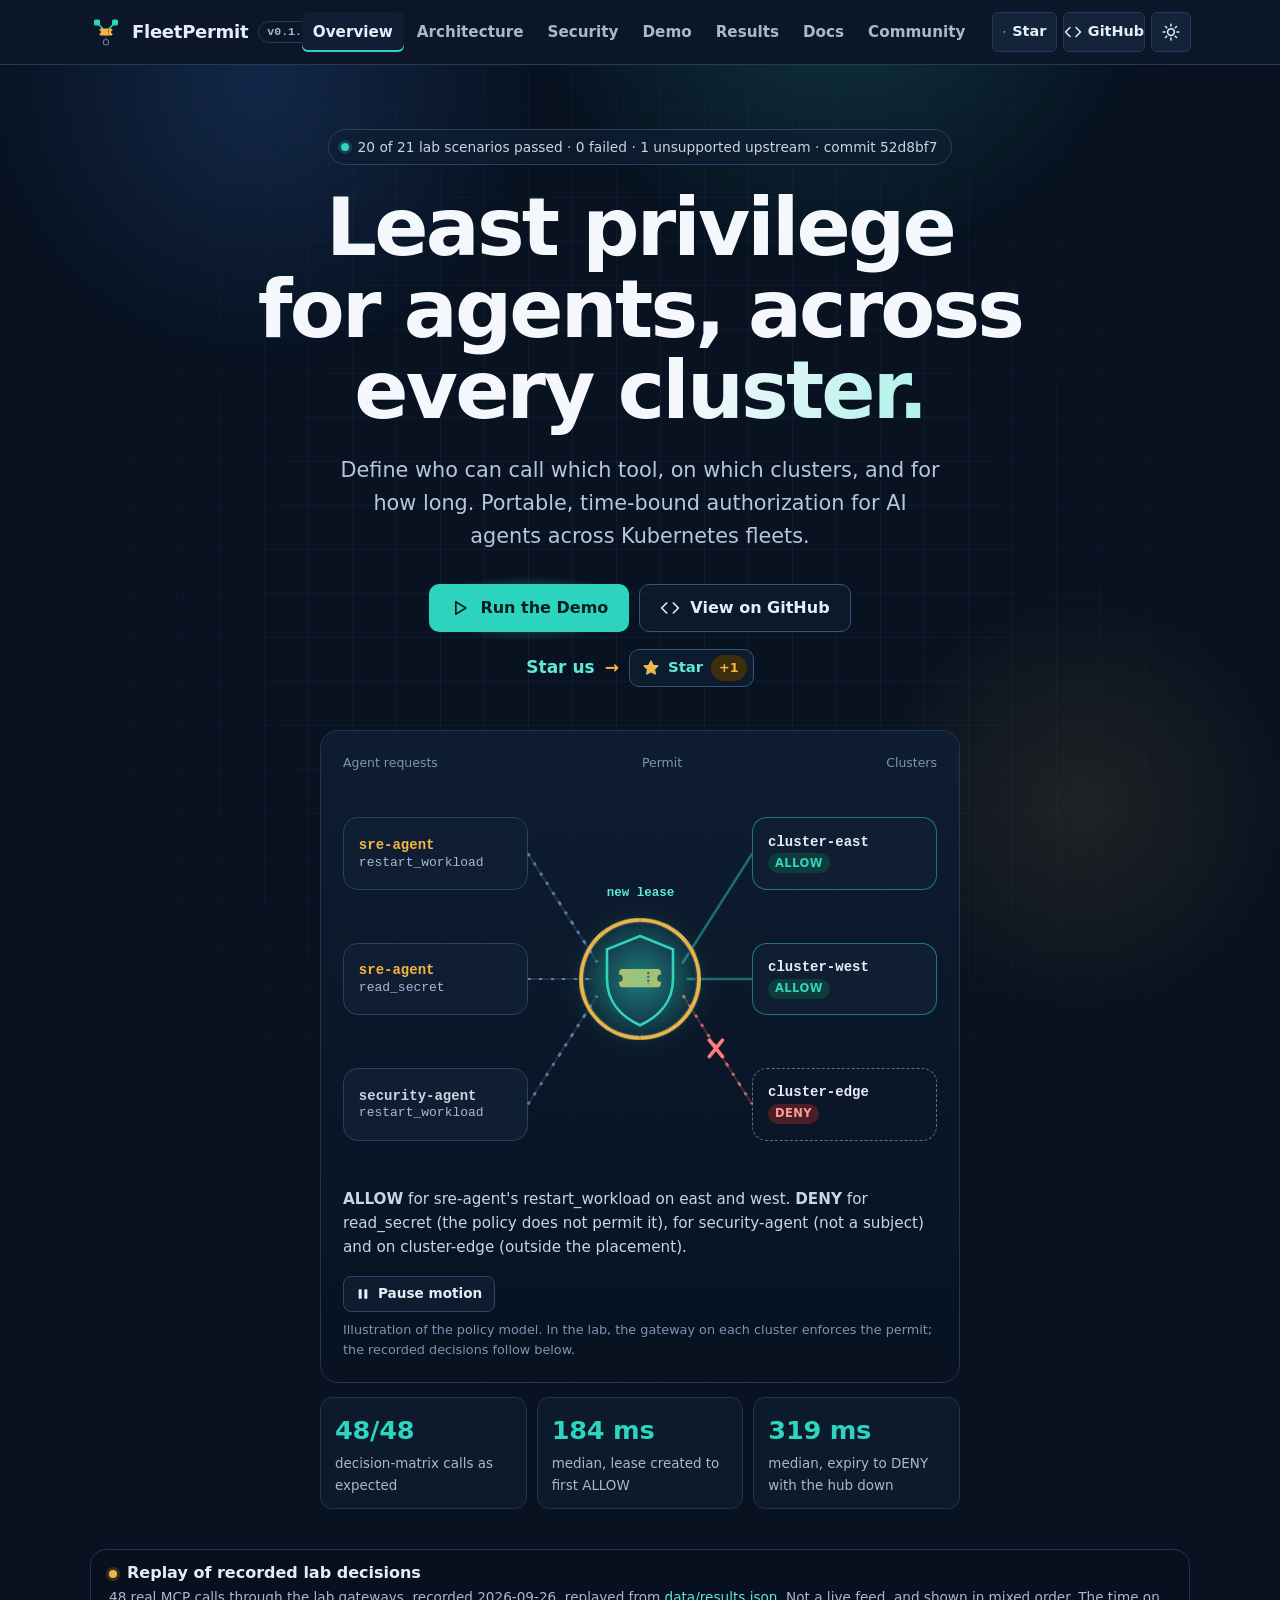
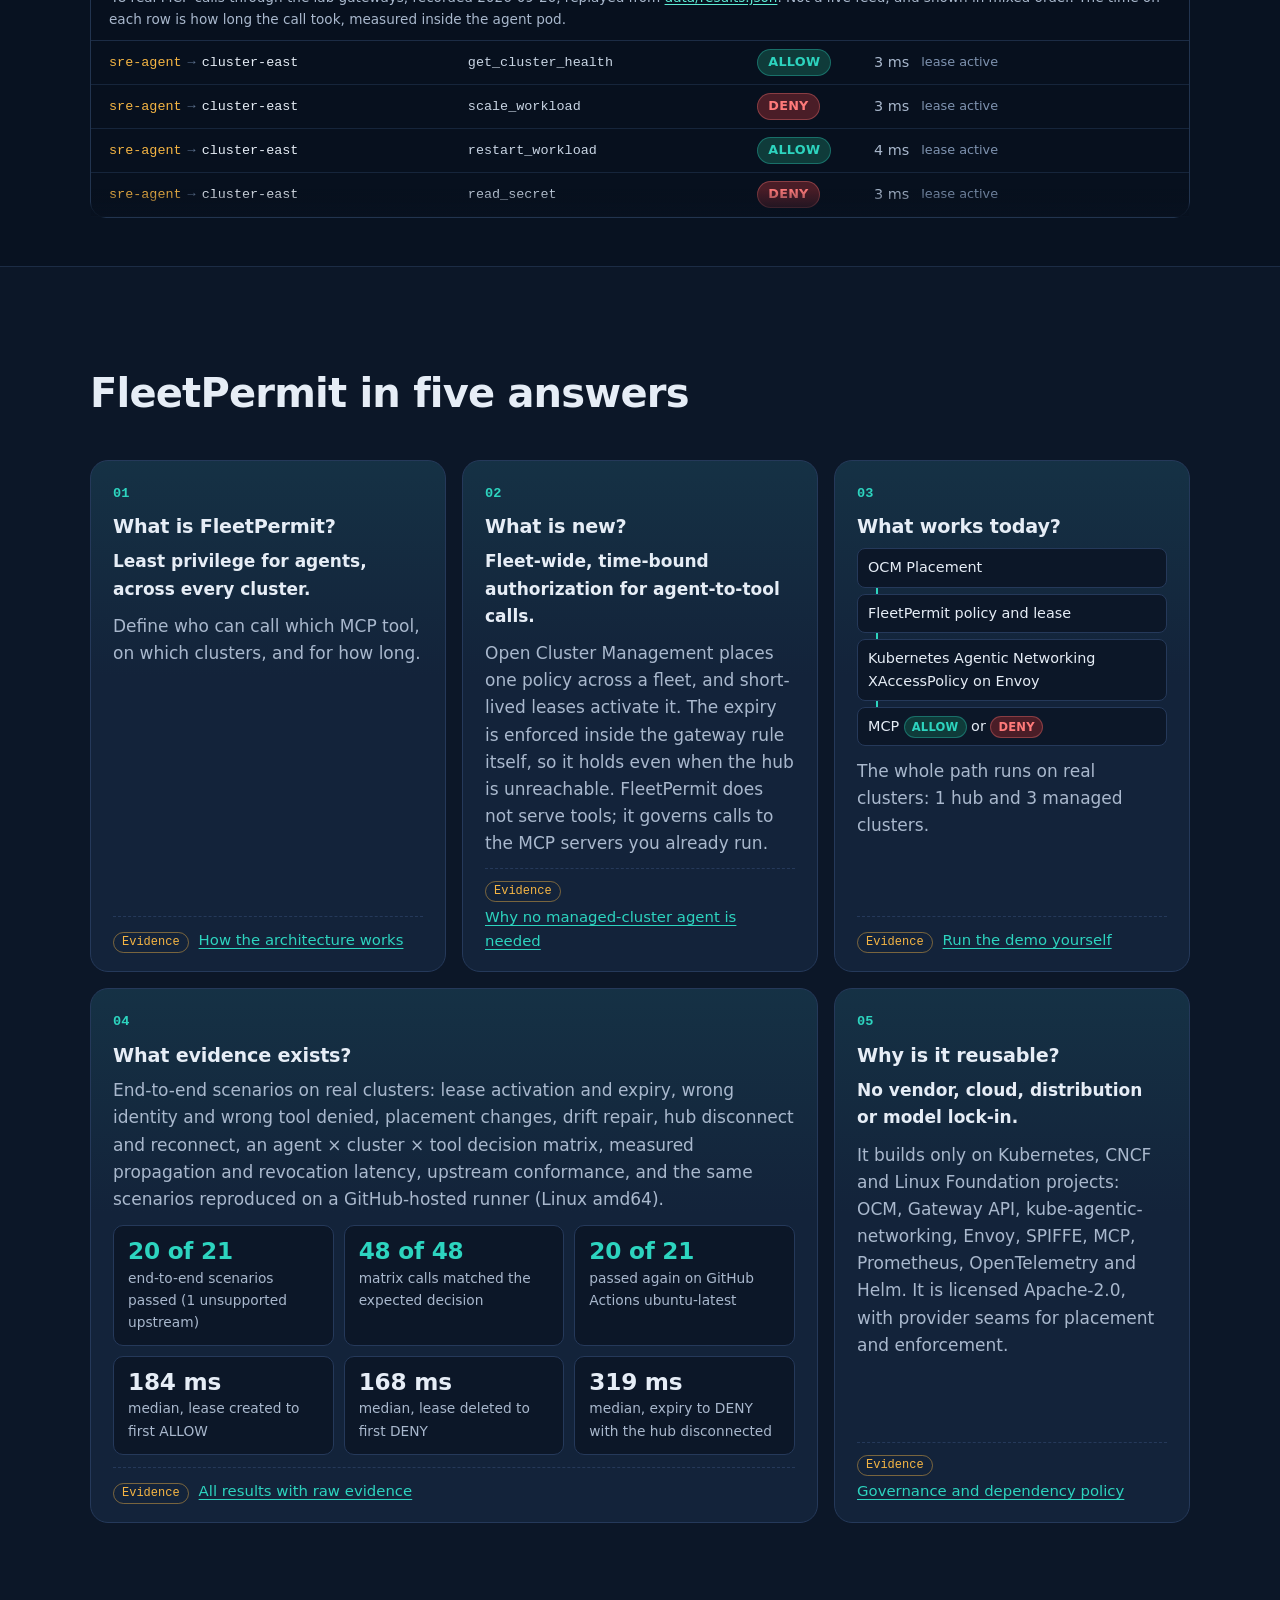
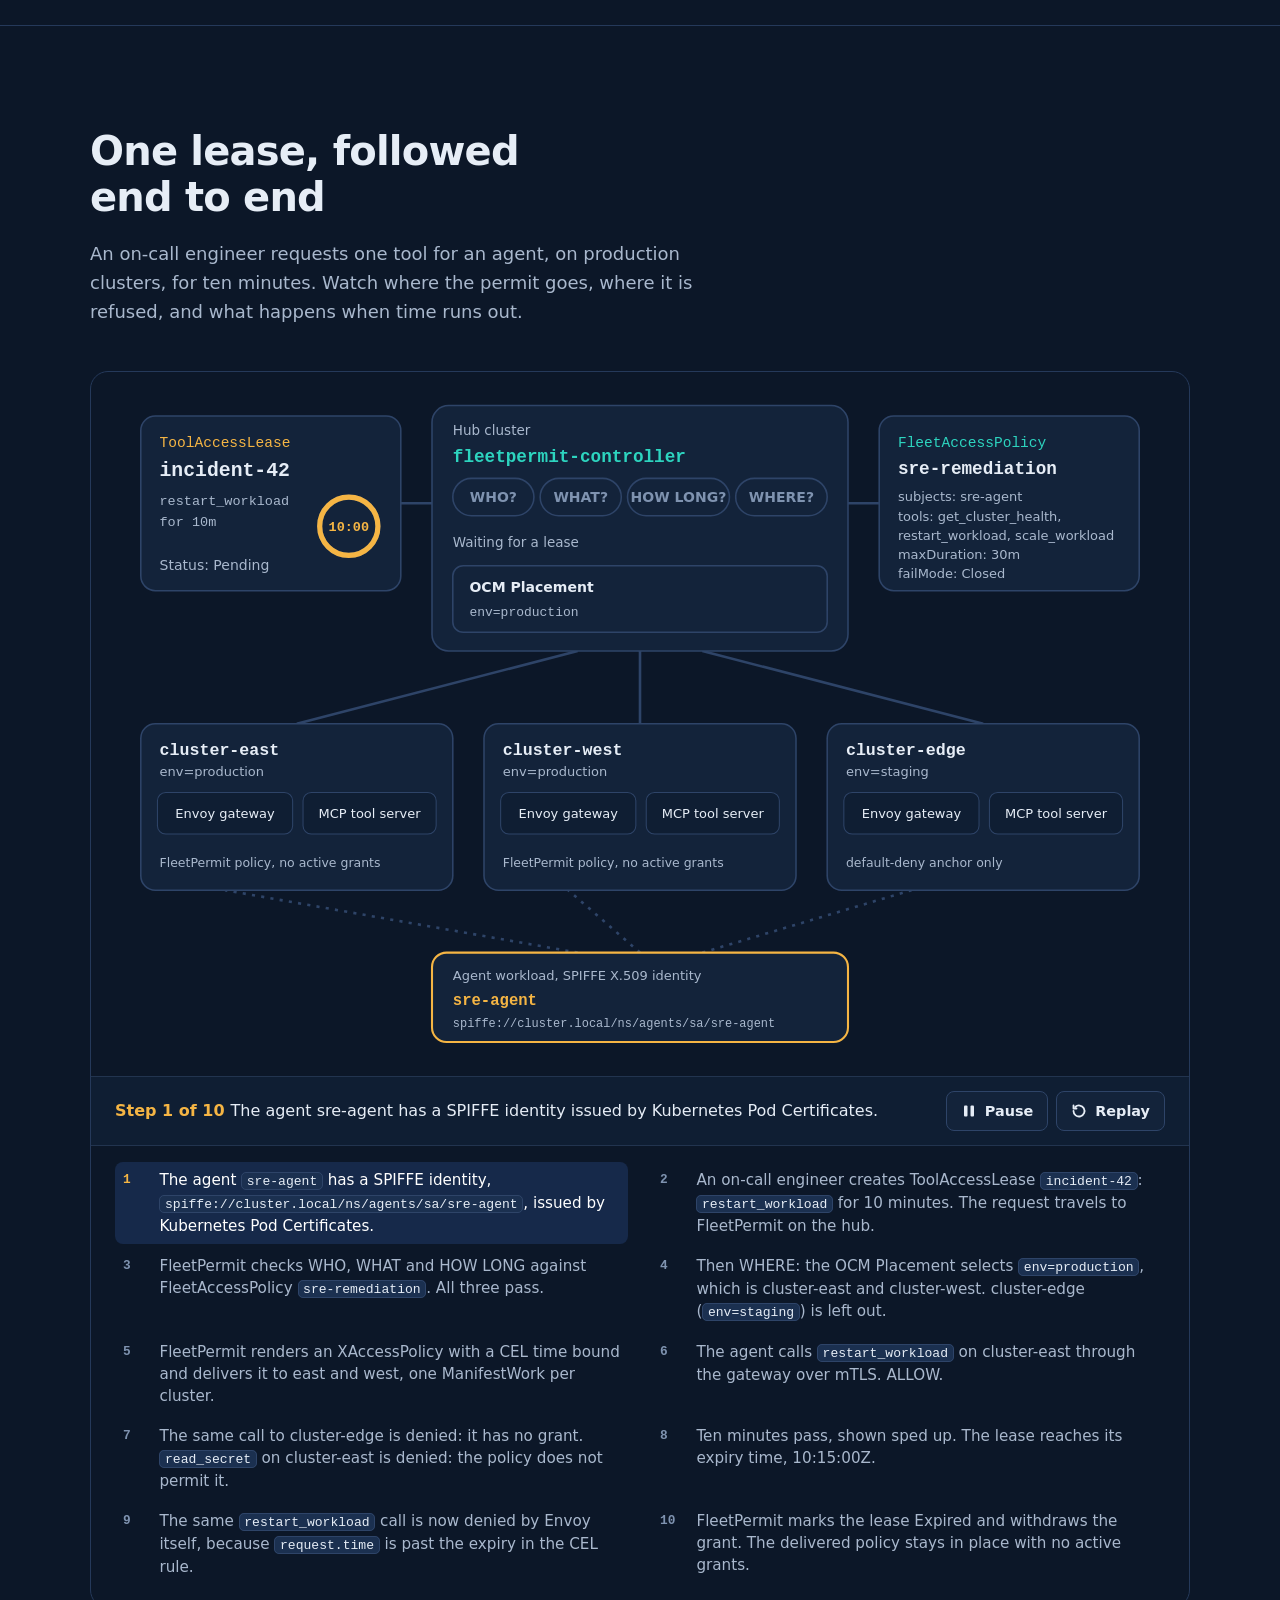
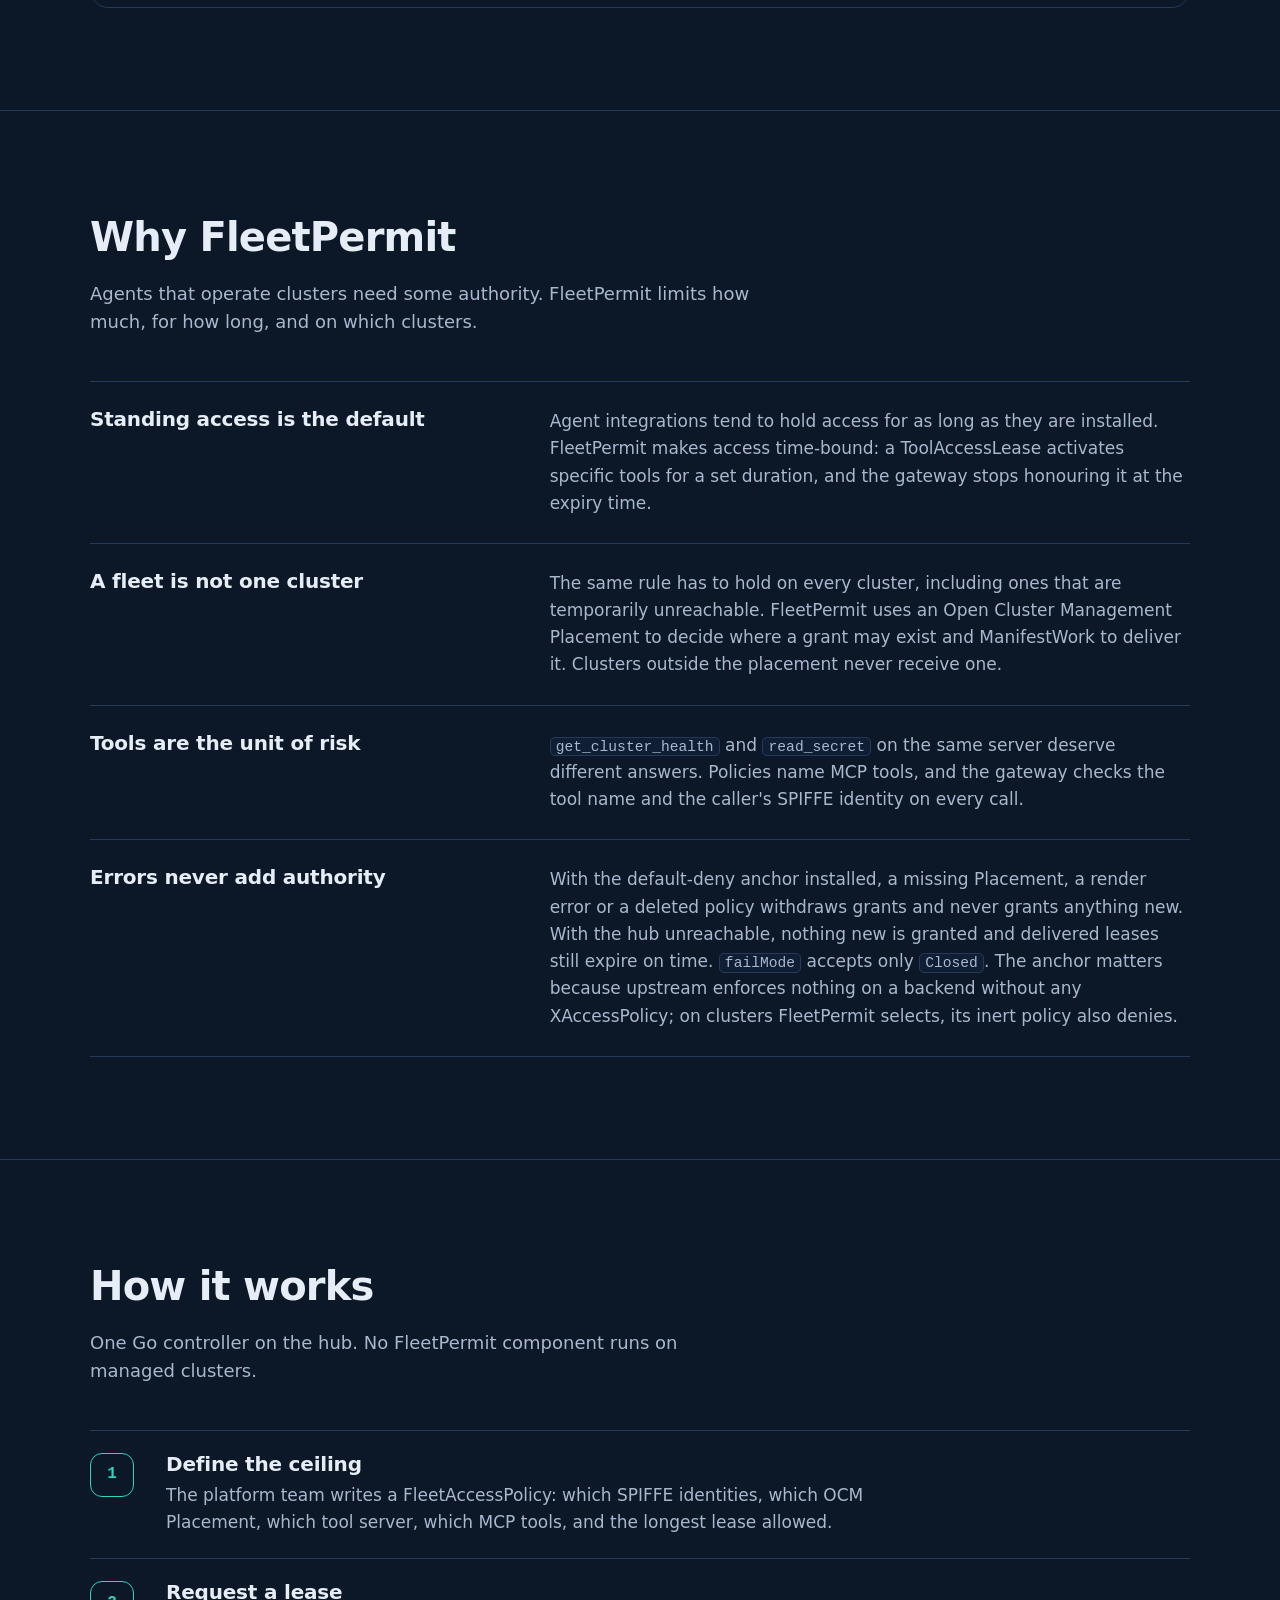
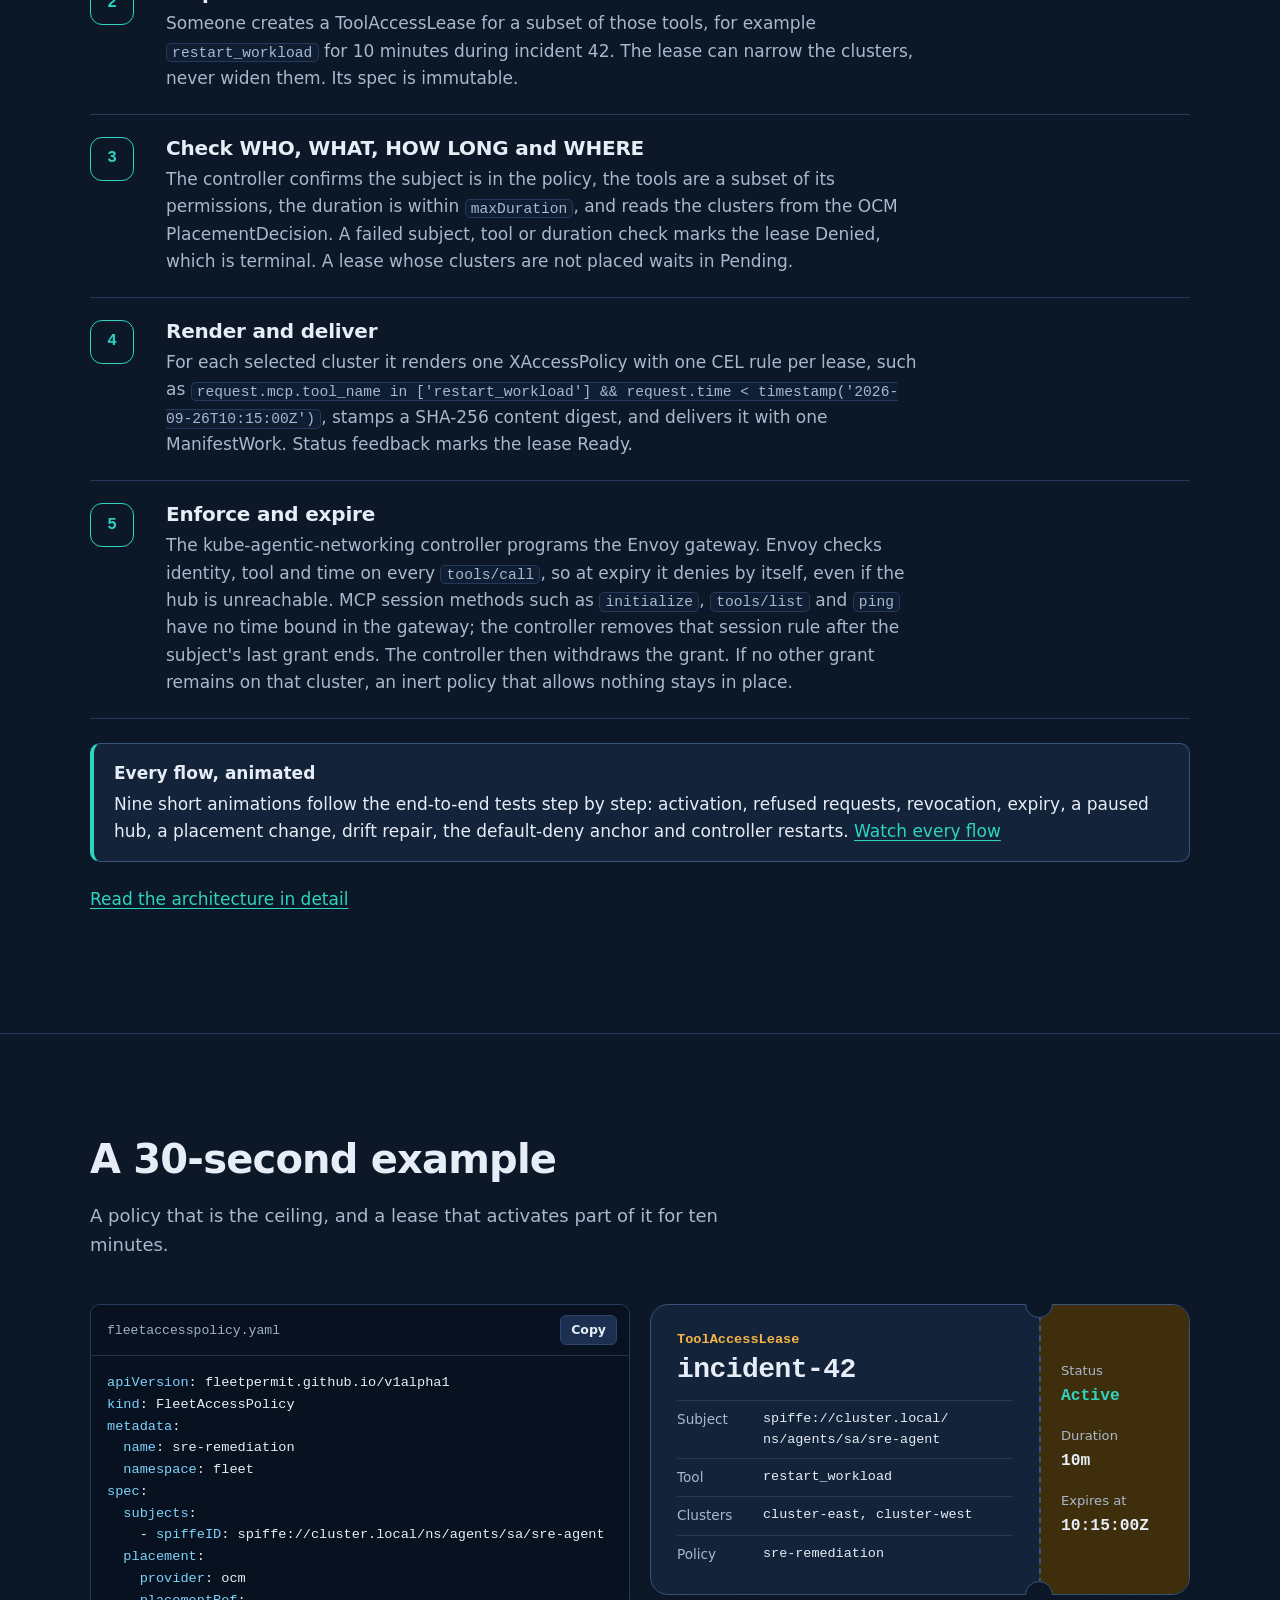
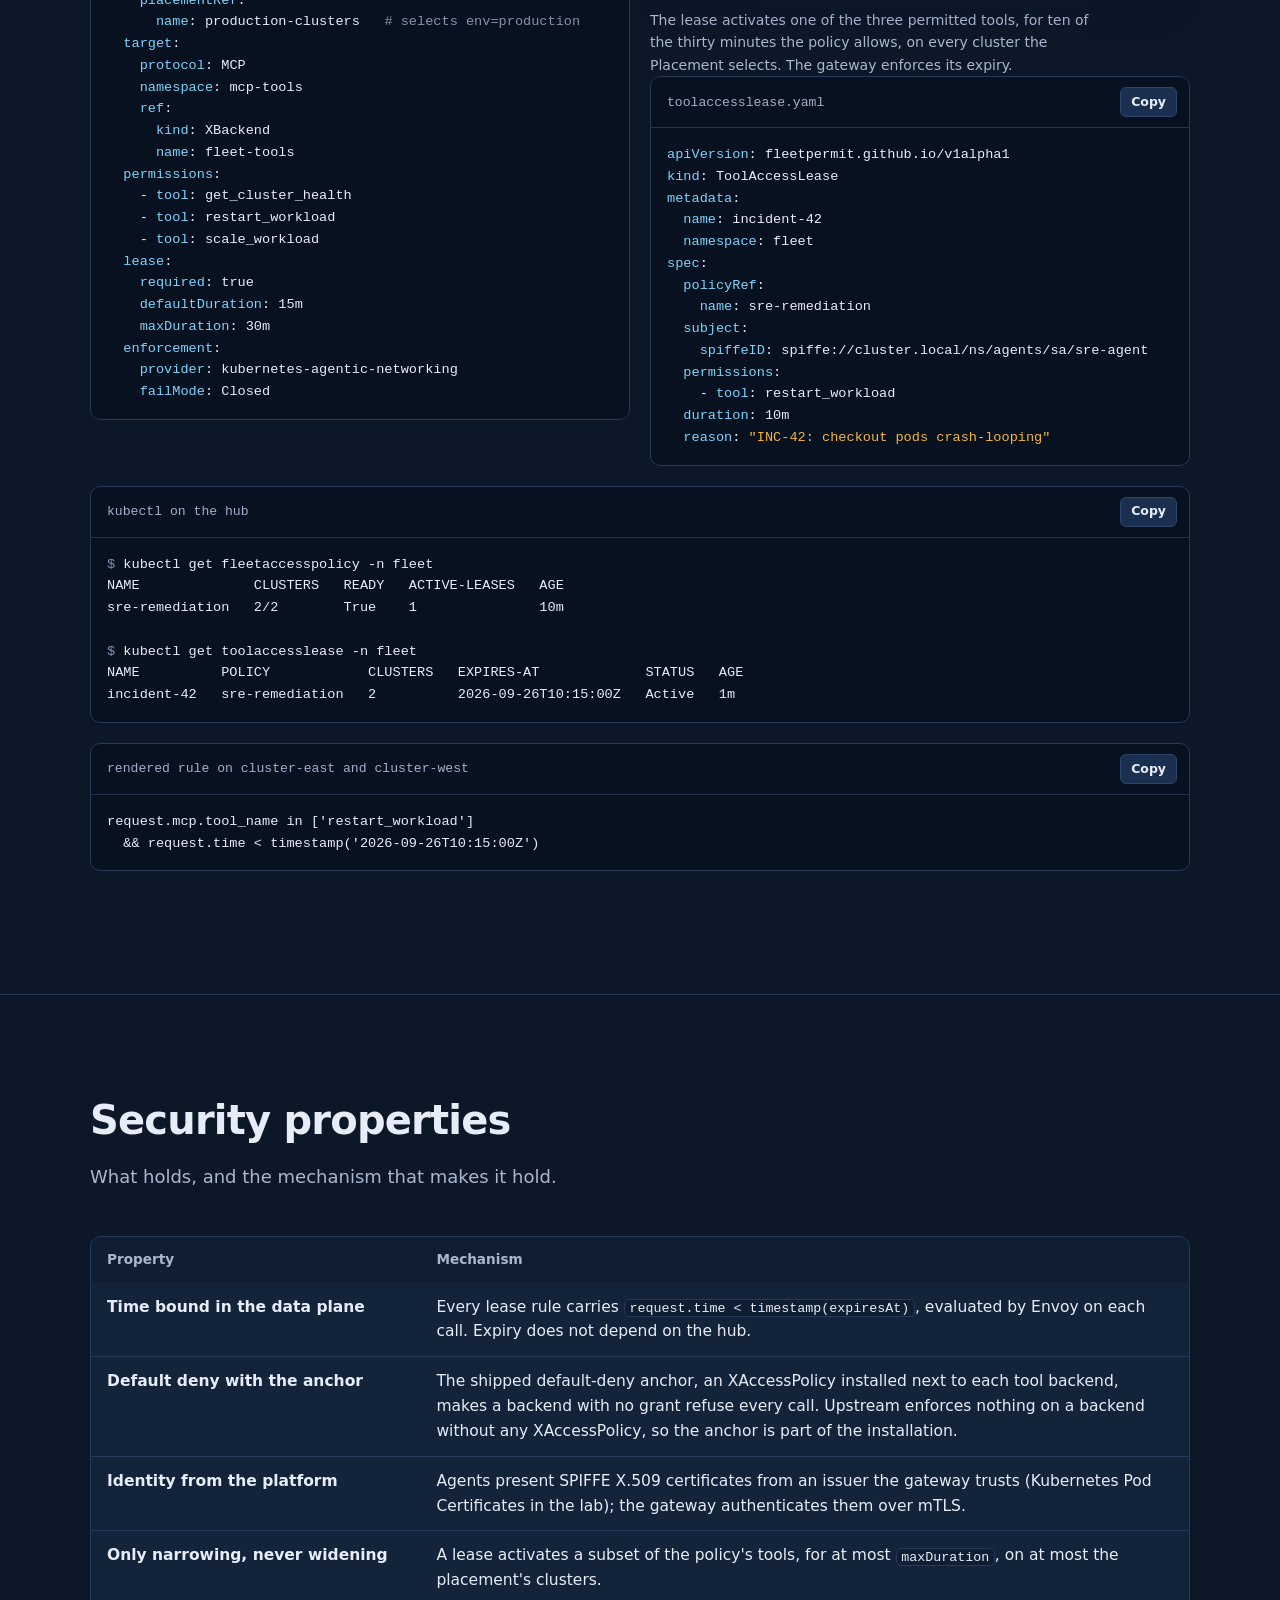
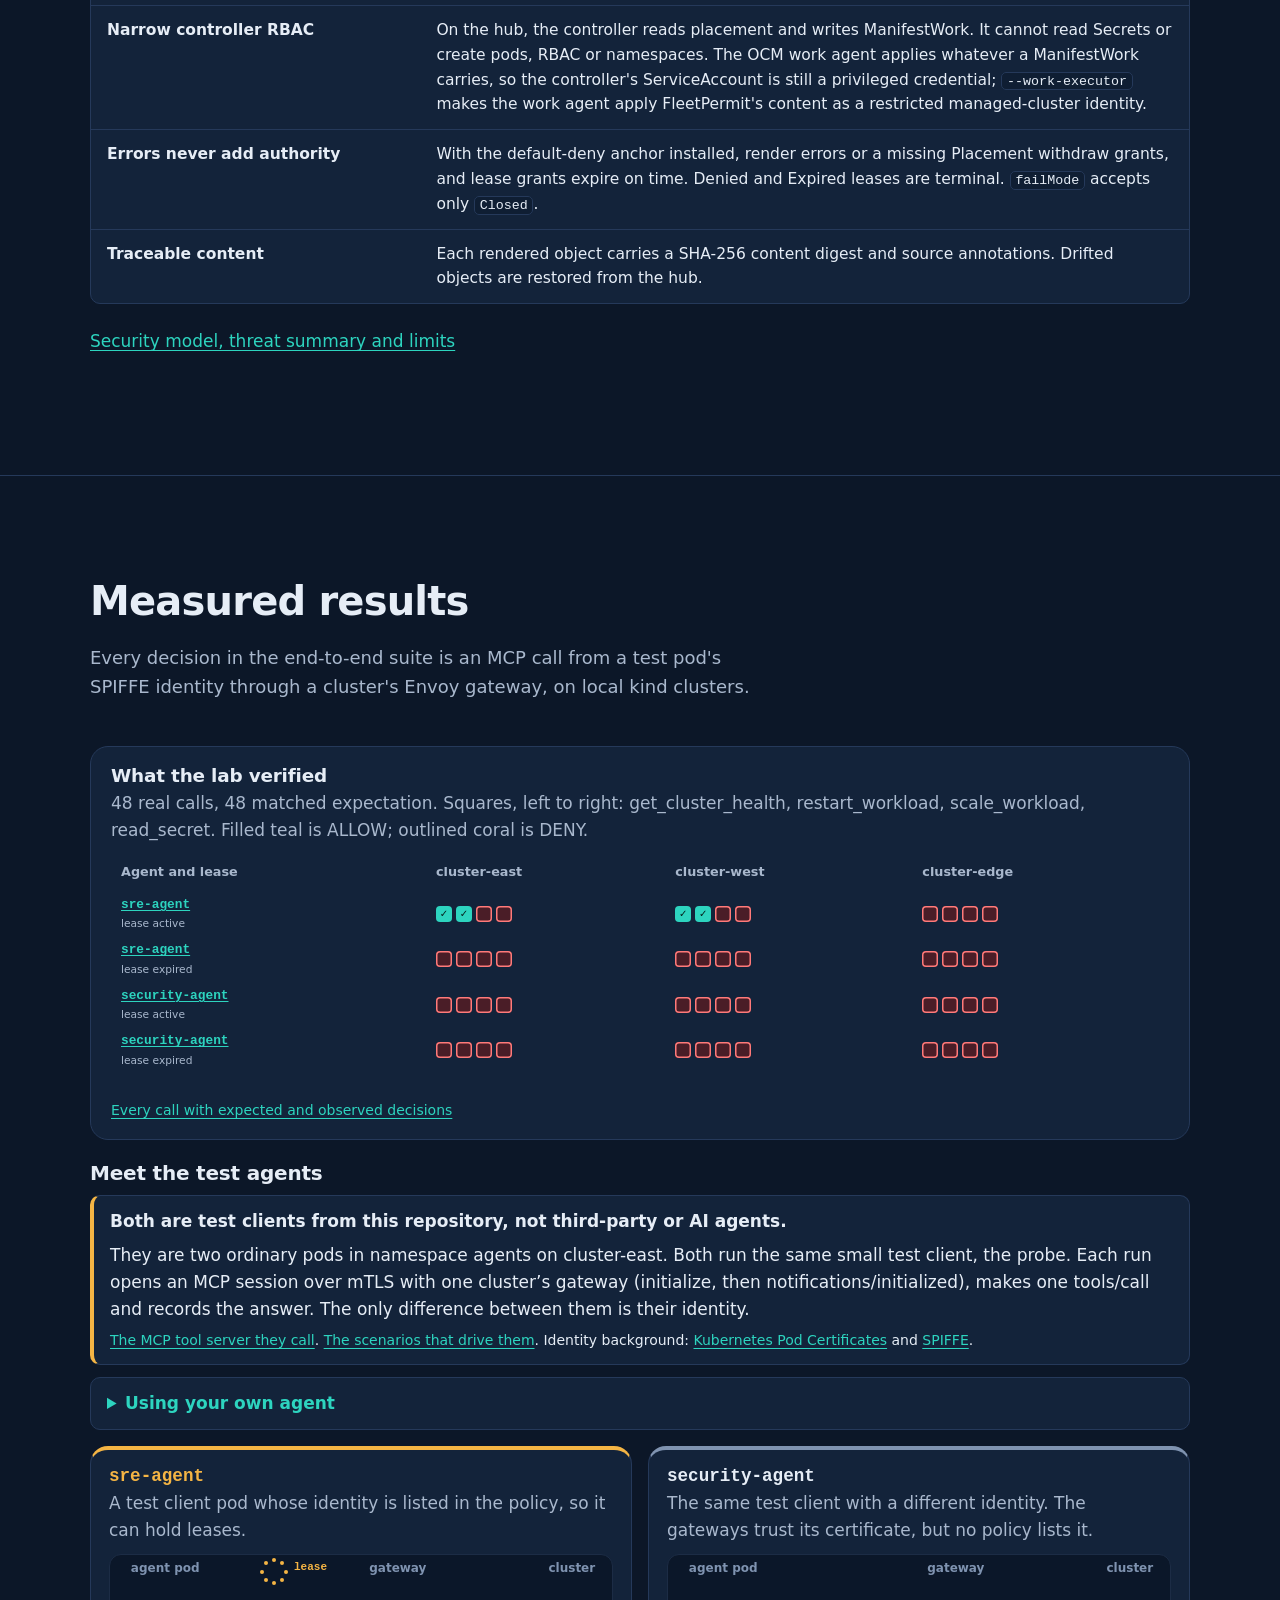
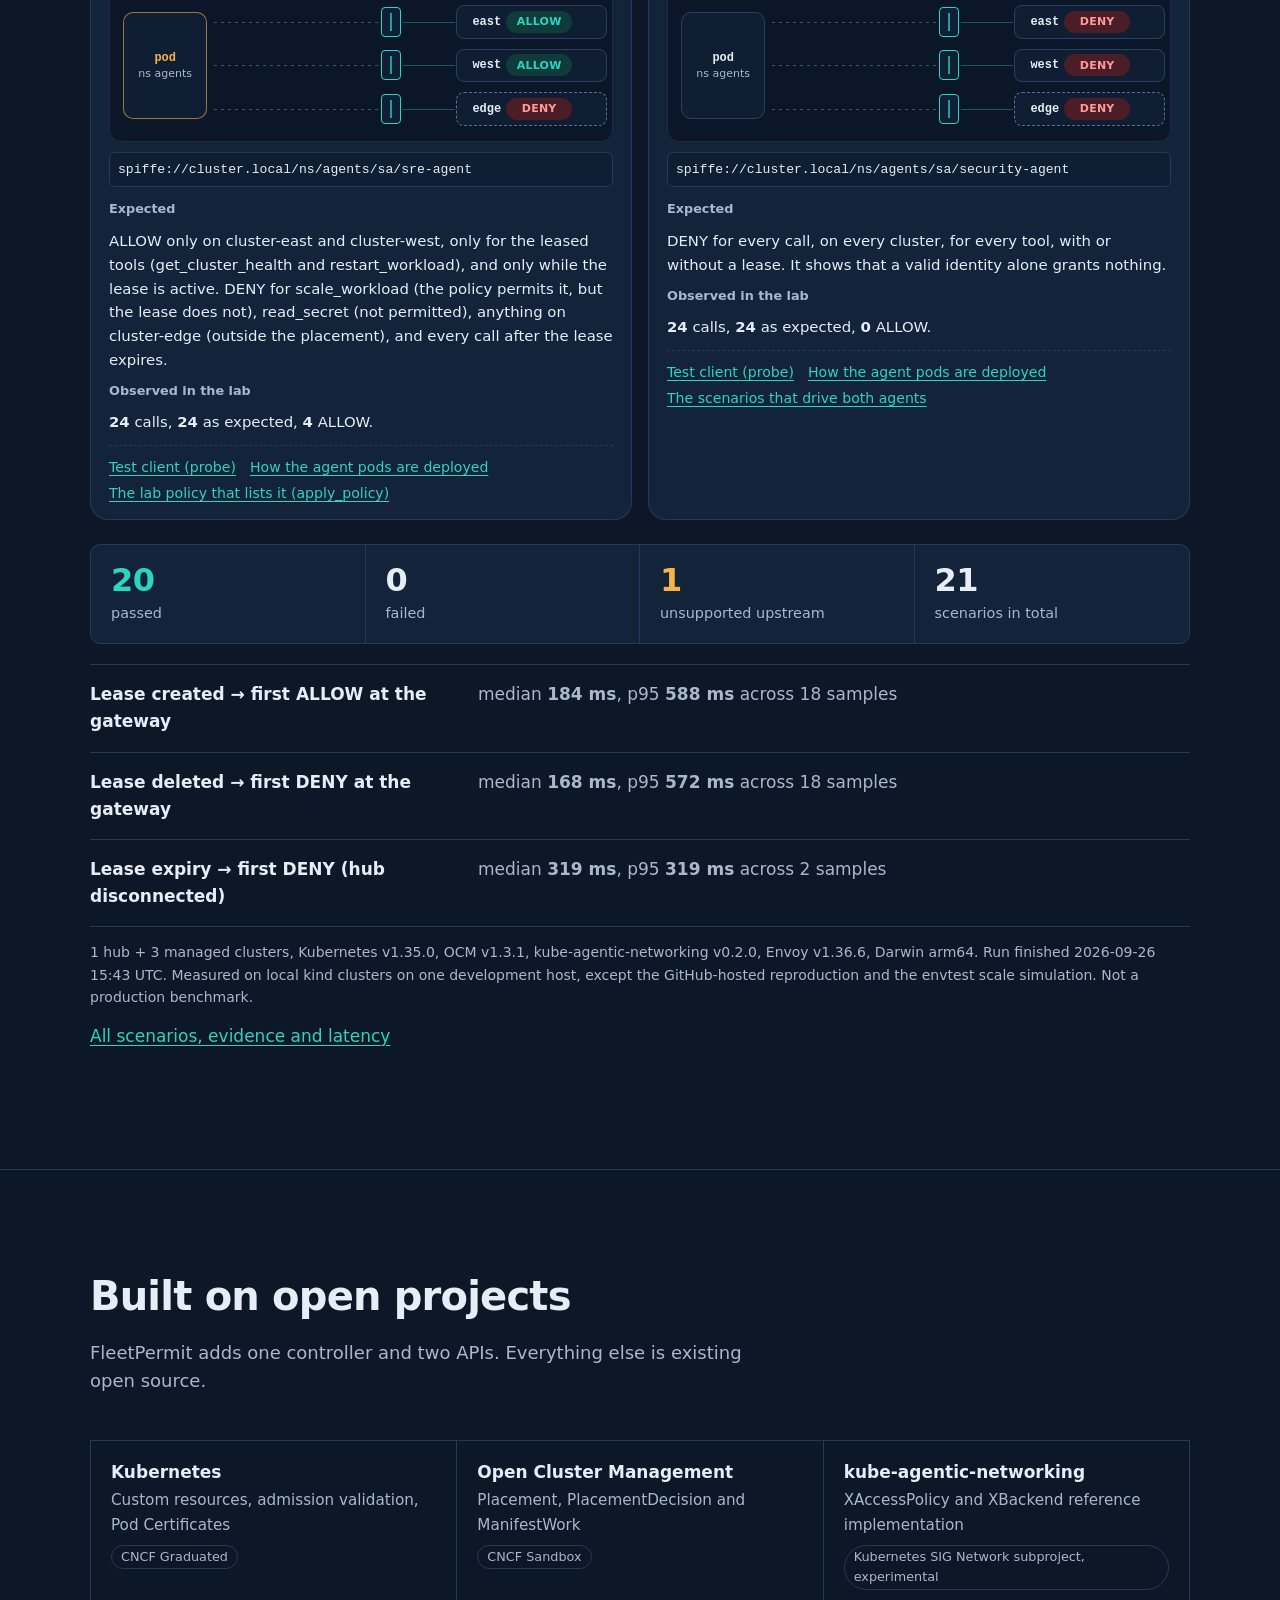
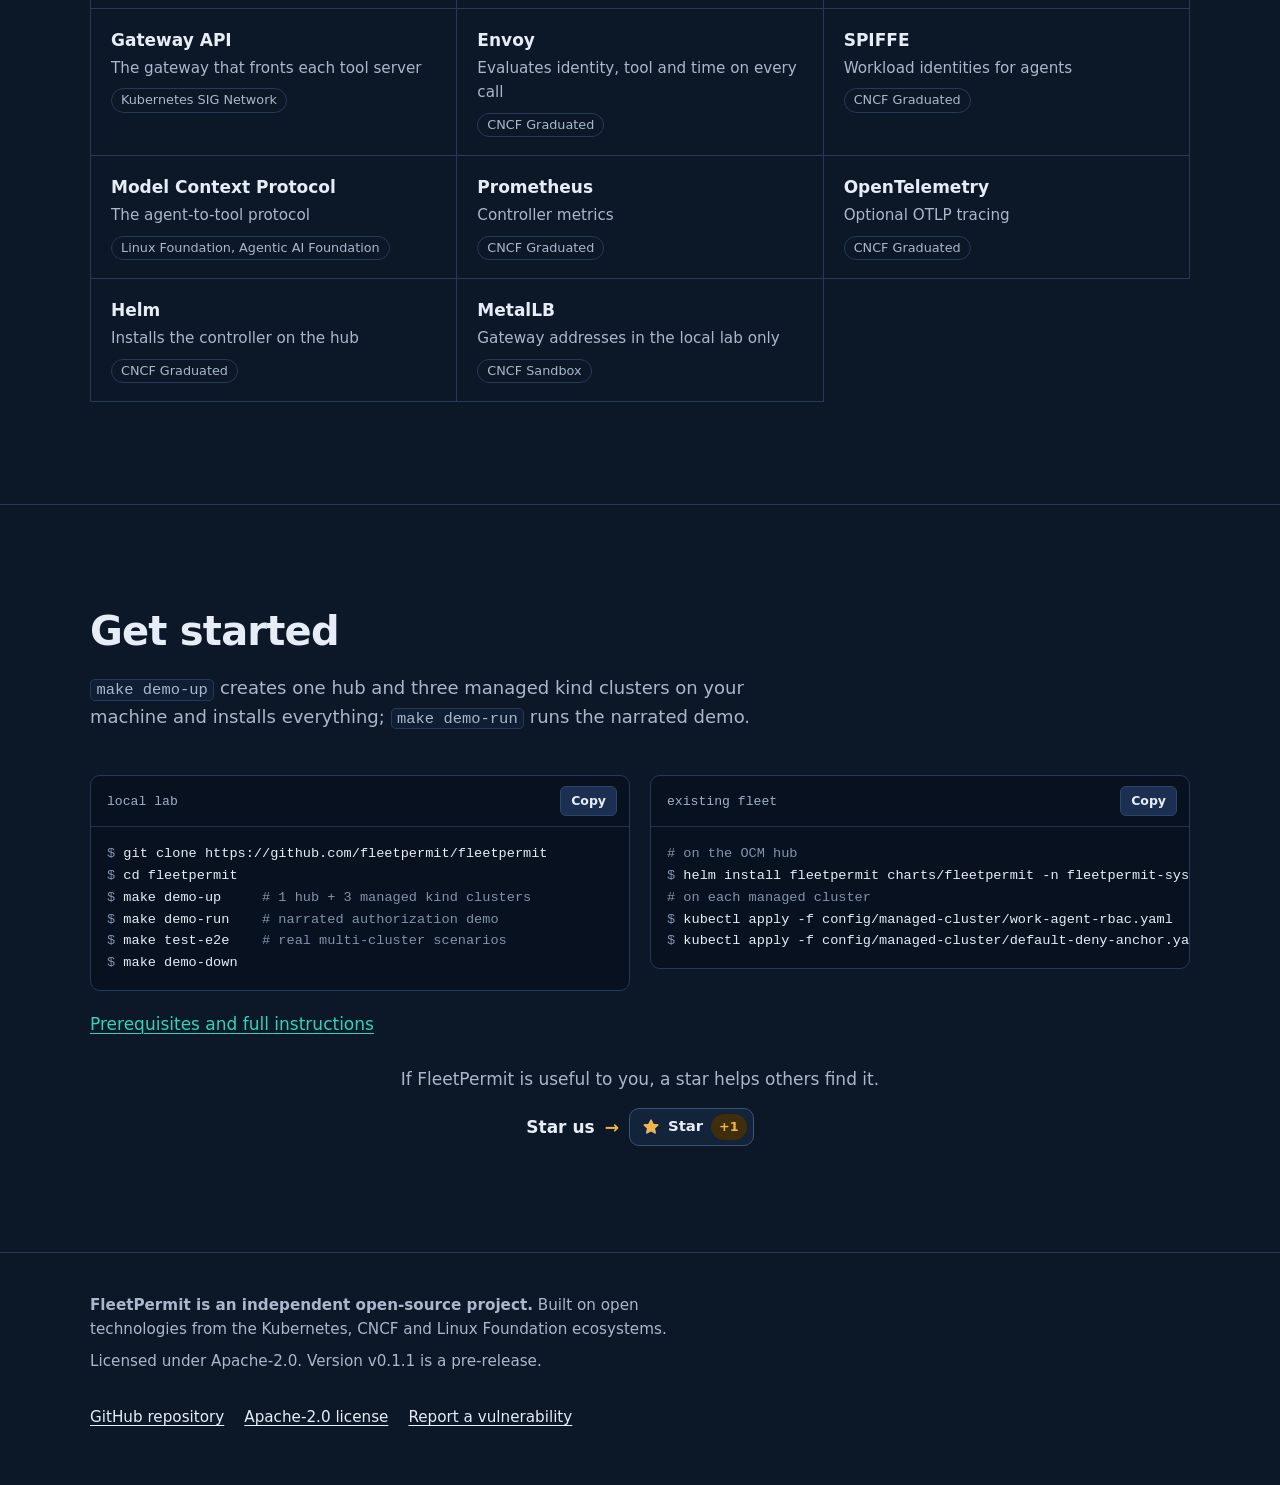
==== commit b0fa2908: "Fix the site findings from the second review - Latency charts say the samples are sorted; flow timin" ====
--- a/index.html
+++ b/index.html
@@ -9,7 +9,7 @@
 <meta name="theme-color" content="#0c1728">
 <link rel="icon" href="assets/img/logo-mark.svg" type="image/svg+xml">
 <link rel="apple-touch-icon" href="assets/img/avatar-512.png">
-<link rel="stylesheet" href="assets/css/site.css?v=f3666cfc82">
+<link rel="stylesheet" href="assets/css/site.css?v=85ea29d818">
 <meta property="og:type" content="website">
 <meta property="og:site_name" content="FleetPermit">
 <meta property="og:title" content="FleetPermit: least privilege for agents, across every cluster">
@@ -18,12 +18,12 @@
 <meta property="og:image" content="https://fleetpermit.github.io/assets/img/social-preview.png">
 <meta name="twitter:card" content="summary_large_image">
 <script>(function(){var d=document.documentElement,t='dark';d.className=d.className.replace('no-js','js');try{var s=localStorage.getItem('fp-theme');if(s==='light'||s==='dark')t=s;}catch(e){}d.setAttribute('data-theme',t);})();</script>
-<script src="assets/js/site.js?v=9cbeaed696" defer></script>
-<link rel="stylesheet" href="assets/css/hero.css?v=d5743a22f5">
-<link rel="stylesheet" href="assets/css/agents.css?v=9dca5593b2">
-<script src="assets/js/hero.js?v=165e967be5" defer></script>
-<script src="assets/js/architecture-player.js?v=5f2061f46f" defer></script>
-<script src="assets/js/results.js?v=64e8e18e31" defer></script>
+<script src="assets/js/site.js?v=106244e587" defer></script>
+<link rel="stylesheet" href="assets/css/hero.css?v=8740d60b71">
+<link rel="stylesheet" href="assets/css/agents.css?v=7eebe30126">
+<script src="assets/js/hero.js?v=37bc8dfe8f" defer></script>
+<script src="assets/js/architecture-player.js?v=640024abfd" defer></script>
+<script src="assets/js/results.js?v=ad8beb0c64" defer></script>
 </head>
 <body>
 <a class="skip-link" href="#main">Skip to content</a>
@@ -135,7 +135,7 @@
     <section class="ticker fx-enter" style="--d:600ms" aria-labelledby="ticker-title">
       <div class="ticker-head">
         <h2 class="ticker-title" id="ticker-title"><span class="rec" aria-hidden="true"></span>Replay of recorded lab decisions</h2>
-        <p class="ticker-sub" id="ticker-sub">Real MCP calls through the lab gateways, replayed from <a href="data/results.json">data/results.json</a>. Not a live feed. The time on each row is the probe's round trip for that call.</p>
+        <p class="ticker-sub" id="ticker-sub">Real MCP calls through the lab gateways, replayed from <a href="data/results.json">data/results.json</a>. Not a live feed, and shown in mixed order. The time on each row is how long the call took, measured inside the agent pod.</p>
       </div>
       <div class="ticker-window" id="ticker-window" role="region" aria-labelledby="ticker-title">
         <ol class="ticker-list" id="ticker-list" aria-label="Recorded lab decisions">
@@ -317,7 +317,7 @@
             <g id="tok-call2" class="hide"><rect x="-66" y="-13" width="132" height="26" rx="13" fill="#1B3050" stroke="#F5B544" stroke-width="1.5"/><text y="4.5" text-anchor="middle" class="mono" font-size="12">restart_workload</text></g>
           </svg>
         </div>
-        <p class="player-swipe">The diagram scrolls sideways. While it plays, it follows each step.</p>
+        <p class="player-swipe">The diagram scrolls sideways. It follows the current step, while it plays or when you pick one.</p>
 
         <div class="player-bar">
           <p class="caption" id="player-caption" aria-live="off"><b id="player-count">Step 1 of 10</b><span id="player-text">The agent has a SPIFFE identity.</span></p>
@@ -372,7 +372,7 @@
         </div>
         <div class="why-item">
           <h3>Errors never add authority</h3>
-          <p>With the default-deny anchor installed, a missing Placement, a render error or a deleted policy withdraws grants, and nothing else changes. With the hub unreachable, nothing new is granted and delivered leases still expire on time. <code>failMode</code> accepts only <code>Closed</code>. The anchor matters because upstream enforces nothing on a backend without any XAccessPolicy; on clusters FleetPermit selects, its inert policy also denies.</p>
+          <p>With the default-deny anchor installed, a missing Placement, a render error or a deleted policy withdraws grants and never grants anything new. With the hub unreachable, nothing new is granted and delivered leases still expire on time. <code>failMode</code> accepts only <code>Closed</code>. The anchor matters because upstream enforces nothing on a backend without any XAccessPolicy; on clusters FleetPermit selects, its inert policy also denies.</p>
         </div>
       </div>
     </div>
@@ -536,7 +536,7 @@
           <tbody>
             <tr><th scope="row">Time bound in the data plane</th><td>Every lease rule carries <code>request.time &lt; timestamp(expiresAt)</code>, evaluated by Envoy on each call. Expiry does not depend on the hub.</td></tr>
             <tr><th scope="row">Default deny with the anchor</th><td>The shipped default-deny anchor, an XAccessPolicy installed next to each tool backend, makes a backend with no grant refuse every call. Upstream enforces nothing on a backend without any XAccessPolicy, so the anchor is part of the installation.</td></tr>
-            <tr><th scope="row">Identity from the platform</th><td>Agents present SPIFFE X.509 certificates issued by Kubernetes Pod Certificates; the gateway authenticates them over mTLS.</td></tr>
+            <tr><th scope="row">Identity from the platform</th><td>Agents present SPIFFE X.509 certificates from an issuer the gateway trusts (Kubernetes Pod Certificates in the lab); the gateway authenticates them over mTLS.</td></tr>
             <tr><th scope="row">Only narrowing, never widening</th><td>A lease activates a subset of the policy's tools, for at most <code>maxDuration</code>, on at most the placement's clusters.</td></tr>
             <tr><th scope="row">Narrow controller RBAC</th><td>On the hub, the controller reads placement and writes ManifestWork. It cannot read Secrets or create pods, RBAC or namespaces. The OCM work agent applies whatever a ManifestWork carries, so the controller's ServiceAccount is still a privileged credential; <code>--work-executor</code> makes the work agent apply FleetPermit's content as a restricted managed-cluster identity.</td></tr>
             <tr><th scope="row">Errors never add authority</th><td>With the default-deny anchor installed, render errors or a missing Placement withdraw grants, and lease grants expire on time. Denied and Expired leases are terminal. <code>failMode</code> accepts only <code>Closed</code>.</td></tr>
@@ -552,9 +552,9 @@
     <div class="container">
       <div class="section-head">
         <h2 id="results-title">Measured results</h2>
-        <p>Every decision in the end-to-end suite is a real MCP call from a real SPIFFE identity through a real Envoy gateway, on local kind clusters.</p>
-      </div>
-      <div id="results-preview" aria-live="polite">
+        <p>Every decision in the end-to-end suite is an MCP call from a test pod's SPIFFE identity through a cluster's Envoy gateway, on local kind clusters.</p>
+      </div>
+      <div id="results-preview" aria-busy="true">
         <p class="state">Loading results from <a href="data/results.json">data/results.json</a>.</p>
       </div>
       <noscript><p class="state">The results summary needs JavaScript. The raw data is at <a href="data/results.json">data/results.json</a>.</p></noscript>
@@ -588,7 +588,7 @@
     <div class="container">
       <div class="section-head">
         <h2 id="start-title">Get started</h2>
-        <p>The lab creates one hub and three managed kind clusters on your machine, installs everything, and runs the narrated demo.</p>
+        <p><code>make demo-up</code> creates one hub and three managed kind clusters on your machine and installs everything; <code>make demo-run</code> runs the narrated demo.</p>
       </div>
       <div class="two-col">
         <div class="code-block" data-commands-only>
@@ -606,7 +606,7 @@
 <span class="tok-p">$ </span>helm install fleetpermit charts/fleetpermit -n fleetpermit-system --create-namespace
 <span class="tok-c"># on each managed cluster</span>
 <span class="tok-p">$ </span>kubectl apply -f config/managed-cluster/work-agent-rbac.yaml
-<span class="tok-p">$ </span>kubectl apply -f config/managed-cluster/default-deny-anchor.yaml</code></pre>
+<span class="tok-p">$ </span>kubectl apply -f config/managed-cluster/default-deny-anchor.yaml   <span class="tok-c"># edit namespace/backend name first</span></code></pre>
         </div>
       </div>
       <p><a href="docs.html">Prerequisites and full instructions</a></p>
--- a/assets/css/site.css
+++ b/assets/css/site.css
@@ -57,7 +57,7 @@
   --allow-bg: #dcf4ef;
   --lease: #9a5700;
   --lease-bg: #fcefd6;
-  --deny: #c0344b;
+  --deny: #b42d44;
   --deny-bg: #fbe3e6;
   --focus: #0c1728;
   --code-bg: #0c1728;
@@ -257,7 +257,8 @@
 
 .menu-toggle { display: none; }
 
-@media (max-width: 960px) {
+/* The full navigation needs about 1065 px; below 1080 px it collapses into the menu. */
+@media (max-width: 1080px) {
   .header-inner { flex-wrap: wrap; }
   .js .menu-toggle { display: inline-flex; }
   .site-nav { order: 3; width: 100%; }
@@ -415,6 +416,24 @@
 .figure { margin: 0 0 2rem; }
 .figure img { display: block; width: 100%; border-radius: var(--radius-l); border: 1px solid var(--plate-line); background: var(--plate); }
 .figure figcaption { margin-top: 12px; color: var(--text-2); font-size: var(--step--1); max-width: 80ch; }
+/* Diagrams keep a readable size (their smallest text stays near 10 px): the image has a
+ * minimum width and scrolls sideways inside its wrapper when the page is narrower. */
+.fig-scroll { overflow-x: auto; overscroll-behavior-x: contain; border-radius: var(--radius-l); }
+.fig-scroll img { min-width: 960px; }
+.fig-scroll.fig-dense img { min-width: 1040px; }
+.fig-open { display: none; margin: 8px 0 0; font-size: var(--step--1); }
+@media (max-width: 1120px) { .fig-open { display: block; } }
+/* Up to 1100 px the scroll area spans the whole viewport width, so a 960 px diagram fits
+ * without scrolling on small laptops and has the most room on phones. */
+@media (max-width: 1100px) {
+  .fig-scroll { margin-inline: calc(-1 * var(--gutter)); border-radius: 0; }
+  .fig-scroll img { border-radius: 0; border-inline: 0; }
+}
+/* On the two-column doc pages, wide figures also use the table-of-contents column. */
+@media (min-width: 901px) {
+  .doc-layout.wide-figs .doc-toc { position: static; }
+  .doc-layout.wide-figs .doc-body .figure.wide { margin-left: -268px; }
+}
 
 /* ---------- Animated architecture player ---------- */
 .player { position: relative; }
@@ -723,7 +742,7 @@
 .scenario-table tr.is-target + .evidence-row td, .scenario-table tr:target + .evidence-row td { background: var(--lease-bg); }
 .scenario-table .obs { max-width: 42ch; }
 
-@media (max-width: 760px) {
+@media (max-width: 1100px) {
   .scenario-table thead { display: none; }
   .scenario-table, .scenario-table tbody, .scenario-table tr, .scenario-table td { display: block; width: 100%; }
   .scenario-table tr { border-bottom: 1px solid var(--line); padding: 10px 0; }
@@ -807,14 +826,15 @@
 }
 
 /* ---------- Video ---------- */
-.video-grid { display: grid; grid-template-columns: repeat(3, minmax(0, 1fr)); gap: 20px; }
+/* The recordings are 1234 x 982 terminal captures: one per row, large enough to read. */
+.video-grid { display: grid; grid-template-columns: minmax(0, 1fr); gap: 32px; max-width: 900px; margin-inline: auto; }
 .video-card { margin: 0; min-width: 0; }
-.video-card video { display: block; width: 100%; aspect-ratio: 16 / 9; background: var(--plate); border-radius: var(--radius-m); border: 1px solid var(--plate-line); }
+.video-card video { display: block; width: 100%; aspect-ratio: 1234 / 982; background: var(--plate); border-radius: var(--radius-m); border: 1px solid var(--plate-line); }
 .video-card figcaption { margin-top: 10px; }
 .video-card figcaption strong { display: block; }
 .video-card figcaption span { color: var(--text-2); font-size: 0.93rem; }
 .video-fallback { min-height: 180px; display: grid; place-content: center; gap: 6px; text-align: center; padding: 16px; border: 1px dashed var(--line-strong); border-radius: var(--radius-m); color: var(--text-2); font-size: 0.95rem; background: var(--surface); }
-@media (max-width: 900px) { .video-grid { grid-template-columns: minmax(0, 1fr); } }
+.video-card .cast { display: block; margin-top: 4px; font-size: 0.88rem; }
 
 /* ---------- Docs layout ---------- */
 .doc-layout { display: grid; grid-template-columns: 220px minmax(0, 1fr); gap: 48px; align-items: start; }
@@ -1001,10 +1021,19 @@
 .dots { display: inline-flex; align-items: center; gap: 4px; vertical-align: middle; }
 .dot { width: 16px; height: 16px; border-radius: 4px; display: inline-grid; place-items: center; font-size: 10px; font-weight: 800; line-height: 1; }
 .dot.allow { background: var(--allow); color: #06201d; }
+:root[data-theme="light"] .dot.allow { color: #ffffff; }
 .dot.deny { background: var(--deny-bg); box-shadow: inset 0 0 0 1.5px var(--deny); color: var(--deny); }
 .dot.error, .dot.missing { background: var(--bg-2); box-shadow: inset 0 0 0 1.5px var(--line-strong); }
 .dot.bad { outline: 2px solid var(--lease); outline-offset: 1px; }
 @media (max-width: 560px) { .dot { width: 12px; height: 12px; } .mini-matrix { border-spacing: 3px 4px; } }
+@media (max-width: 420px) {
+  .mini-matrix { border-spacing: 1px 4px; font-size: 0.8rem; }
+  .mini-matrix th, .mini-matrix td { padding: 2px 2px; }
+  .mini-matrix tbody th { font-size: 0.74rem; }
+  .mini-matrix thead th { font-size: 0.7rem; }
+  .dot { width: 11px; height: 11px; font-size: 9px; }
+  .dots { gap: 3px; }
+}
 
 /* Independent reproductions. */
 .repro { display: grid; gap: 12px; }
@@ -1121,4 +1150,5 @@
 .star-demo.sd-paused .sd-btn { animation-play-state: paused; }
 @media (prefers-reduced-motion: reduce) {
   .sd-btn, .sd-fillwrap, .sd-plus, .sd-ring, .sd-sp, .sd-cursor { animation: none !important; }
-}
+  .sd-plus, .sd-fillwrap { display: none; }
+}
--- a/assets/css/hero.css
+++ b/assets/css/hero.css
@@ -34,8 +34,8 @@
   font-size: 0.86rem; color: #c9d5e4; font-variant-numeric: tabular-nums;
 }
 .fx-dot { position: relative; width: 8px; height: 8px; border-radius: 50%; background: #2dd4bf; flex: none; }
-.fx-dot::after { content: ""; position: absolute; inset: -5px; border-radius: 50%; border: 2px solid #2dd4bf; opacity: 0; animation: fx-ping 2.4s ease-out infinite; }
-@keyframes fx-ping { 0% { transform: scale(0.4); opacity: 0.8; } 80%, 100% { transform: scale(1.6); opacity: 0; } }
+/* The status dot is static: the pill states a recorded result, not a live one. */
+.fx-dot { box-shadow: 0 0 0 3px rgba(45, 212, 191, 0.2); }
 .fx-headline {
   margin: 0; max-width: 17ch; font-size: clamp(2.35rem, 1.2rem + 5.2vw, 5rem); font-weight: 820; letter-spacing: -0.035em; line-height: 1.02;
   text-wrap: balance;
@@ -83,19 +83,19 @@
   position: absolute; display: flex; flex-direction: column; justify-content: center; gap: 1px;
   padding: 0 2.5000cqw; border-radius: 2.5000cqw; border: 1px solid #2a4063; background: #0f1e33; line-height: 1.2; overflow: hidden;
 }
-.chip .who { font-weight: 750; font-size: clamp(9.5px, 3.05cqw, 14px); font-family: var(--mono); white-space: nowrap; }
-.chip .what { font-family: var(--mono); font-size: clamp(9px, 2.85cqw, 13px); color: #a9b8cd; white-space: nowrap; }
+.chip .who { font-weight: 750; font-size: clamp(10px, 3.05cqw, 14px); font-family: var(--mono); white-space: nowrap; }
+.chip .what { font-family: var(--mono); font-size: clamp(10px, 2.85cqw, 13px); color: #a9b8cd; white-space: nowrap; }
 .chip.sre .who { color: #f5b544; }
 .chip.sec .who { color: #cbd5e1; }
 .chip.cl { border-color: rgba(45, 212, 191, 0.5); }
 .chip.cl.edge { border-style: dashed; border-color: #5b6f8c; background: #0b1729; }
 .chip.cl .who { color: #e6edf6; }
-.chip .cstate { position: relative; height: clamp(14px, 4.4cqw, 20px); margin-top: 2px; }
-.chip .cstate span { position: absolute; left: 0; top: 0; display: inline-grid; place-items: center; height: 100%; padding: 0 0.6em; border-radius: 999px; font: 800 clamp(8px, 2.5cqw, 11.5px)/1 var(--font); letter-spacing: 0.04em; }
+.chip .cstate { position: relative; height: clamp(16px, 4.4cqw, 20px); margin-top: 2px; }
+.chip .cstate span { position: absolute; left: 0; top: 0; display: inline-grid; place-items: center; height: 100%; padding: 0 0.6em; border-radius: 999px; font: 800 clamp(10px, 2.5cqw, 11.5px)/1 var(--font); letter-spacing: 0.04em; }
 .chip .cstate .al { background: #0f3b3a; color: #2dd4bf; }
 .chip .cstate .dn { background: #4a1d27; color: #ff9a9a; opacity: 0; }
 .chip.edge .cstate .dn { opacity: 1; }
-.flow-label { position: absolute; display: grid; place-items: center; font: 700 clamp(8.5px, 2.7cqw, 12.5px)/1 var(--mono); white-space: nowrap; }
+.flow-label { position: absolute; display: grid; place-items: center; font: 700 clamp(10px, 2.7cqw, 12.5px)/1 var(--mono); white-space: nowrap; }
 .flow-caps { display: grid; margin: 10px 0 0; min-height: 2.8em; font-size: clamp(0.84rem, 0.8rem + 0.2vw, 0.95rem); color: #c9d5e4; }
 .flow-caps > span { grid-area: 1 / 1; opacity: 0; animation-duration: var(--fx-dur); animation-iteration-count: infinite; animation-timing-function: linear; }
 .flow-caps > span b { font-weight: 750; }
@@ -177,7 +177,7 @@
 .burst.outX { left:59.7222cqw;top:41.9444cqw;width:6.1111cqw;height:6.1111cqw; }
 .burst.outX.d0 { animation-delay: -0.3s; }
 .burst.outX.d1 { animation-delay: -1.5s; }
-.ftick-ok { display: grid; place-items: center; border-radius: 50%; background: #2dd4bf; color: #06201d; font: 900 clamp(7px, 2.4cqw, 11px)/1 var(--font); opacity: 0; animation: fl-tick 1.2s ease-out infinite; }
+.ftick-ok { display: grid; place-items: center; border-radius: 50%; background: #2dd4bf; color: #06201d; font: 900 clamp(10px, 2.4cqw, 11px)/1 var(--font); opacity: 0; animation: fl-tick 1.2s ease-out infinite; }
 .ftick-ok.e { left:67.3611cqw;top:6.2500cqw;width:4.1667cqw;height:4.1667cqw; }
 .ftick-ok.w { left:67.3611cqw;top:27.3611cqw;width:4.1667cqw;height:4.1667cqw; animation-delay: -0.6s; }
 @keyframes fl-tick { 0% { transform: scale(1.2); opacity: 1; } 35% { transform: scale(0.9); opacity: 0; } 100% { transform: scale(0.9); opacity: 0; } }
@@ -251,7 +251,7 @@
 .pill-error { color: var(--lease); background: var(--lease-bg); }
 .hero-fx.fx-static .ticker-window, .hero-fx.fx-user-paused .ticker-window { overflow-y: auto; }
 .hero-fx.fx-static .ticker-window::after, .hero-fx.fx-user-paused .ticker-window::after { display: none; }
-@media (max-width: 760px) {
+@media (max-width: 960px) {
   .ticker-window { --row: 62px; }
   .ticker-list li { grid-template-columns: minmax(0, 1fr) auto auto; grid-template-rows: auto auto; row-gap: 2px; align-content: center; }
   .ticker-list li .t-route { grid-column: 1 / -1; }
@@ -262,3 +262,12 @@
 /* Status pill: full line on wide screens, short line on phones. */
 .fx-pill .pill-short { display: none; }
 @media (max-width: 560px) { .fx-pill .pill-long { display: none; } .fx-pill .pill-short { display: inline; } }
+
+/* Phones: keep the request chips' tool names at 10 px or more without clipping. */
+@media (max-width: 420px) {
+  .chip { padding: 0 1.4cqw; }
+  .chip .what { letter-spacing: -0.03em; }
+}
+@media (max-width: 380px) {
+  .chip .what { display: none; }
+}
--- a/assets/css/agents.css
+++ b/assets/css/agents.css
@@ -29,17 +29,17 @@
 .ag-stage { position: relative; container-type: inline-size; aspect-ratio: 300 / 112; width: 100%; margin: 4px 0 6px; border-radius: 12px; background: #0b1729; border: 1px solid #1c2c45; overflow: hidden; }
 .ag-stage > * { position: absolute; }
 .ag-o { will-change: transform, opacity; pointer-events: none; }
-.ag-lbl { font: 600 clamp(7px, 3.1cqw, 11px)/1 var(--font); color: #7f93b0; white-space: nowrap; }
-.ag-pod { display: grid; place-items: center; align-content: center; gap: 2px; border-radius: 10px; border: 1px solid #2a4063; background: #0f1e33; font: 700 clamp(7px, 3.3cqw, 12px)/1.1 var(--mono); color: #e6edf6; text-align: center; }
+.ag-lbl { font: 600 clamp(10px, 3.1cqw, 12px)/1 var(--font); color: #7f93b0; white-space: nowrap; }
+.ag-pod { display: grid; place-items: center; align-content: center; gap: 2px; border-radius: 10px; border: 1px solid #2a4063; background: #0f1e33; font: 700 clamp(10px, 3.3cqw, 12px)/1.1 var(--mono); color: #e6edf6; text-align: center; }
 .agent-card2.subject .ag-pod { border-color: rgba(245, 181, 68, 0.6); color: #f5b544; }
-.ag-pod small { font: 500 clamp(6px, 2.6cqw, 9.5px)/1 var(--font); color: #a9b8cd; }
+.ag-pod small { font: 500 clamp(10px, 2.6cqw, 11px)/1 var(--font); color: #a9b8cd; }
 .ag-lane { height: 1px; background: repeating-linear-gradient(90deg, #3a5378 0 3px, transparent 3px 7px); }
 .ag-gate { border-radius: 4px; border: 1.5px solid #2dd4bf; background: #0f2036; }
 .ag-gate::after { content: ""; position: absolute; left: 50%; top: 18%; bottom: 18%; width: 1.5px; margin-left: -0.75px; background: #2dd4bf; opacity: 0.7; }
-.ag-cl { display: flex; align-items: center; gap: 4%; padding: 0 3%; border-radius: 8px; border: 1px solid #2a4063; background: #0f1e33; font: 700 clamp(7px, 3cqw, 11px)/1 var(--mono); color: #e6edf6; }
+.ag-cl { display: flex; align-items: center; gap: 4%; padding: 0 3%; border-radius: 8px; border: 1px solid #2a4063; background: #0f1e33; font: 700 clamp(10px, 3cqw, 12px)/1 var(--mono); color: #e6edf6; }
 .ag-cl.edge { border-style: dashed; border-color: #5b6f8c; }
-.ag-st { position: relative; flex: none; width: 46%; height: 70%; }
-.ag-st span { position: absolute; inset: 0; display: grid; place-items: center; border-radius: 999px; font: 800 clamp(6px, 2.6cqw, 9.5px)/1 var(--font); letter-spacing: 0.03em; }
+.ag-st { position: relative; flex: none; width: 56%; height: 70%; }
+.ag-st span { position: absolute; inset: 0; display: grid; place-items: center; border-radius: 999px; font: 800 clamp(10px, 2.6cqw, 11px)/1 var(--font); letter-spacing: 0.02em; }
 .ag-st .al { background: #0f3b3a; color: #2dd4bf; }
 .ag-st .dn { background: #4a1d27; color: #ff9a9a; }
 .ag-pk { border-radius: 50%; opacity: 0; animation-iteration-count: infinite; animation-timing-function: linear; }
@@ -113,8 +113,8 @@
 .sre .ag-cl.n0 .dn, .sre .ag-cl.n1 .dn { opacity: 0; animation: ag-dn 8s linear infinite; }
 @keyframes ag-al { 0%, 60% { opacity: 1; } 61%, 91% { opacity: 0; } 92%, 100% { opacity: 1; } }
 @keyframes ag-dn { 0%, 60% { opacity: 0; } 61%, 91% { opacity: 1; } 92%, 100% { opacity: 0; } }
-.ag-lease { left:36.6667cqw;top:1.3333cqw;width:12.0000cqw;height:4.0000cqw; text-align: left; font: 700 clamp(6px, 2.7cqw, 10px)/1 var(--mono); color: #f5b544; animation: ag-lease 8s linear infinite; }
-.ag-lease-x { left:36.6667cqw;top:1.3333cqw;width:12.0000cqw;height:4.0000cqw; text-align: left; font: 700 clamp(6px, 2.7cqw, 10px)/1 var(--mono); color: #ff7a7a; opacity: 0; animation: ag-dn 8s linear infinite; }
+.ag-lease { left:36.6667cqw;top:1.3333cqw;width:12.0000cqw;height:4.0000cqw; text-align: left; font: 700 clamp(10px, 2.7cqw, 11px)/1 var(--mono); color: #f5b544; animation: ag-lease 8s linear infinite; }
+.ag-lease-x { left:36.6667cqw;top:1.3333cqw;width:12.0000cqw;height:4.0000cqw; text-align: left; font: 700 clamp(10px, 2.7cqw, 11px)/1 var(--mono); color: #ff7a7a; opacity: 0; animation: ag-dn 8s linear infinite; }
 @keyframes ag-lease { 0%, 60% { opacity: 1; } 61%, 91% { opacity: 0; } 92%, 100% { opacity: 1; } }
 .ag-pk.sc0 { left:19.5000cqw;top:12.1667cqw;width:2.3333cqw;height:2.3333cqw; animation-name: sc0; animation-duration: 4.8s; }
 @keyframes sc0 { 0%, 3.9% { transform: none; opacity: 0; } 4% { transform: none; opacity: 1; } 24% { transform: translateX(32.6667cqw); opacity: 1; } 28.0% { transform: translateX(28.6667cqw); opacity: 0.6; } 31.0%, 100% { transform: translateX(27.3333cqw); opacity: 0; } }
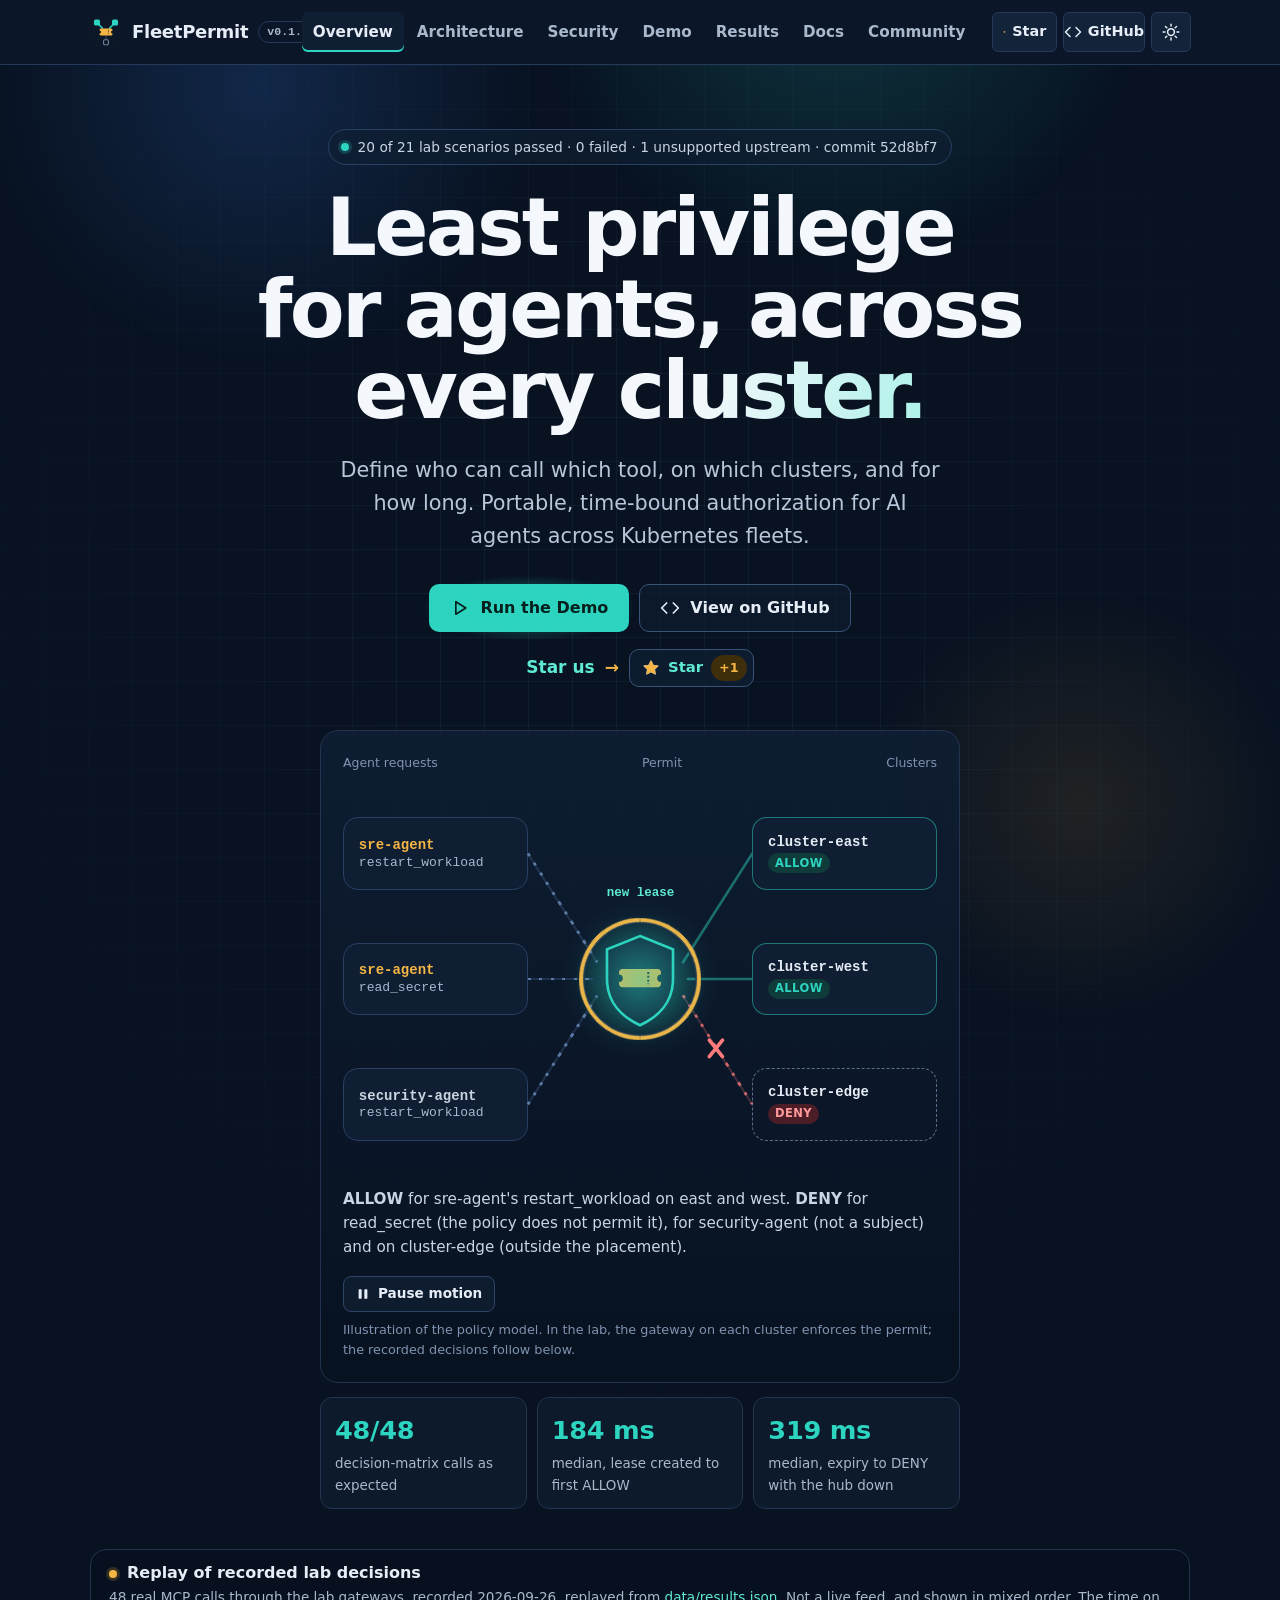
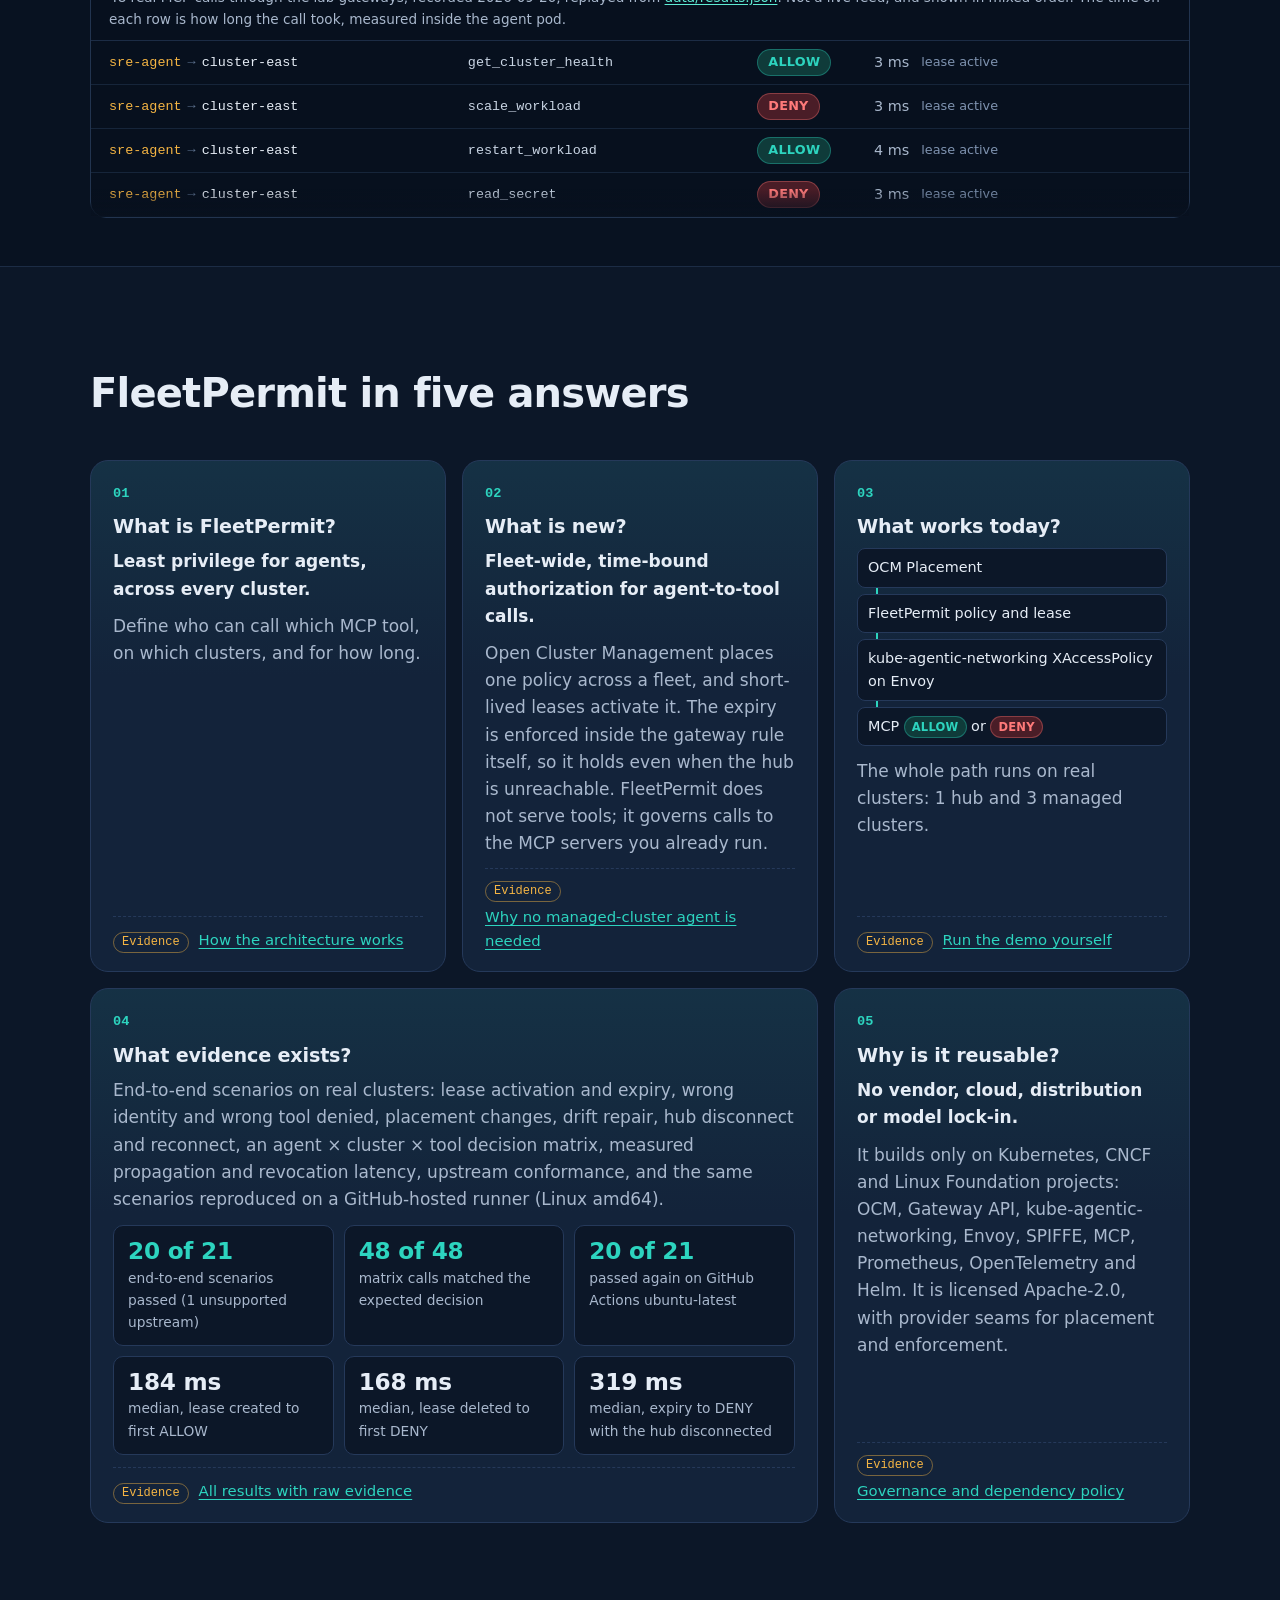
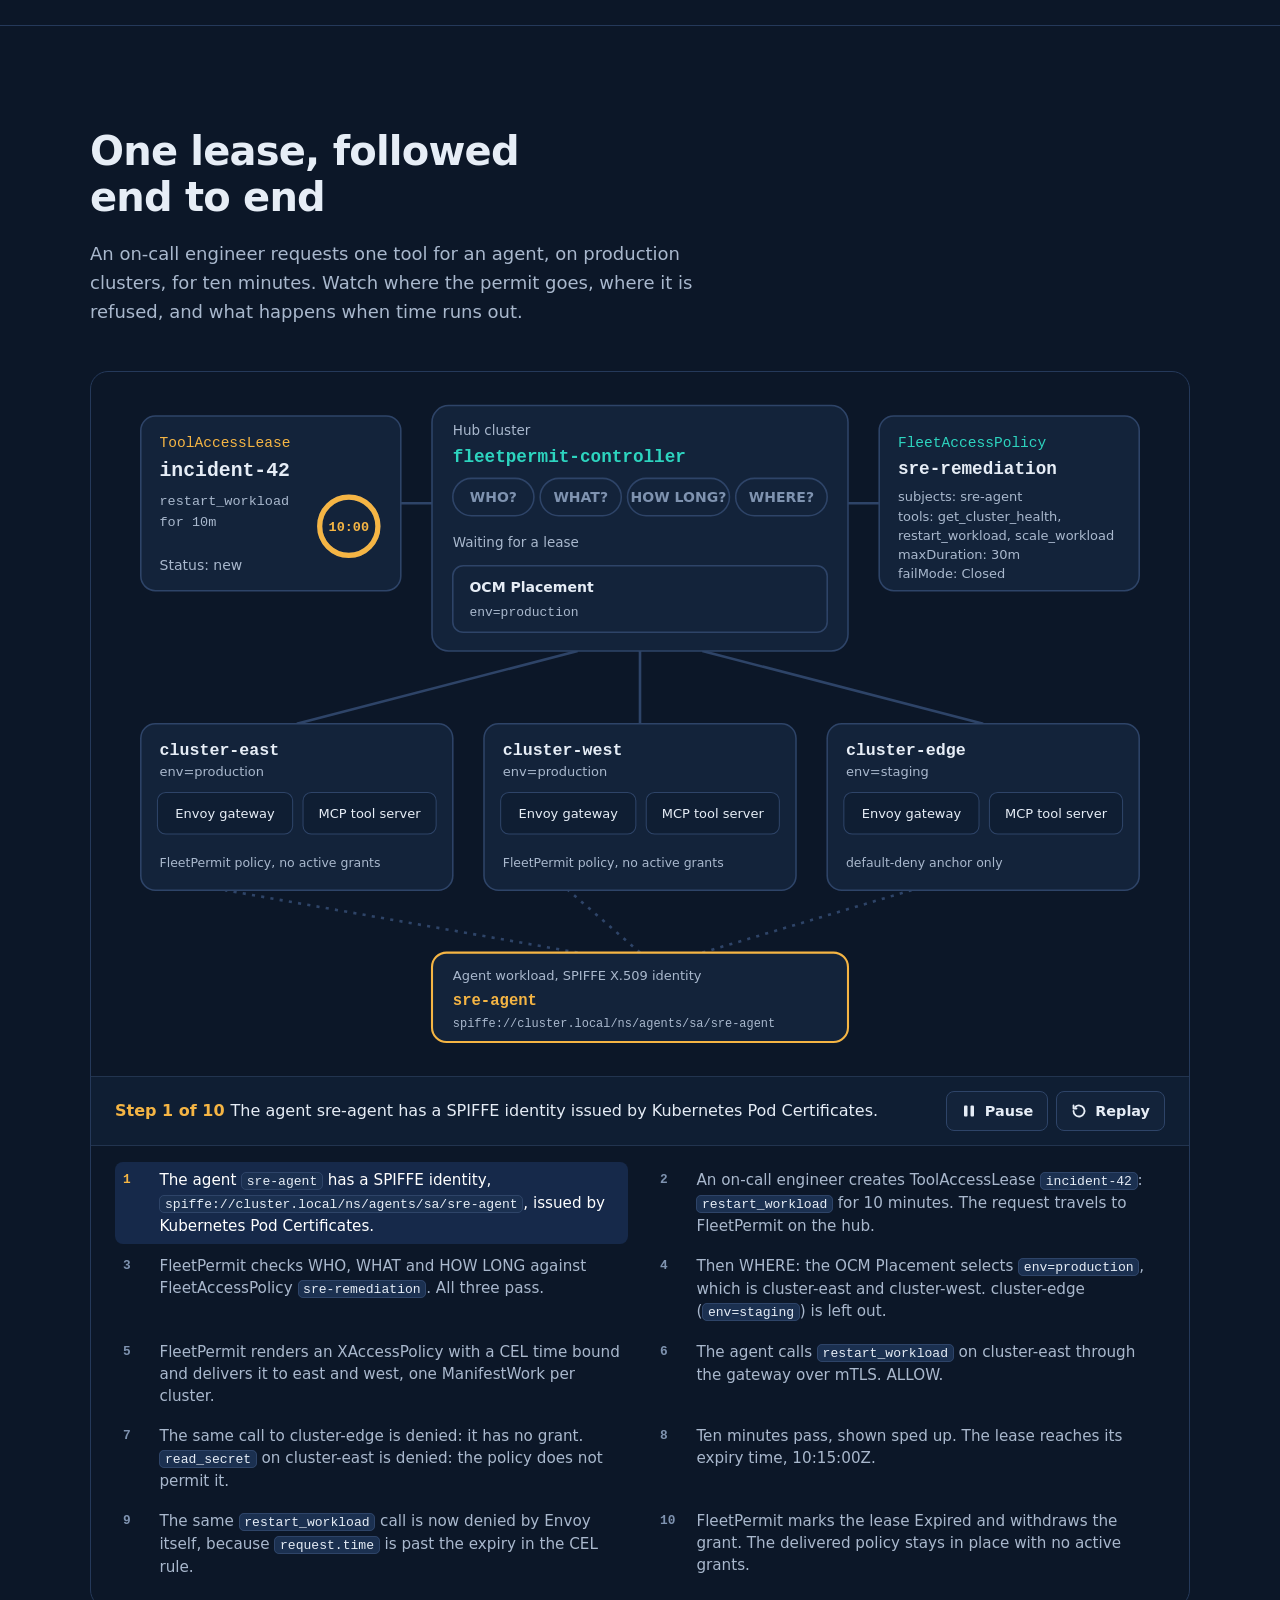
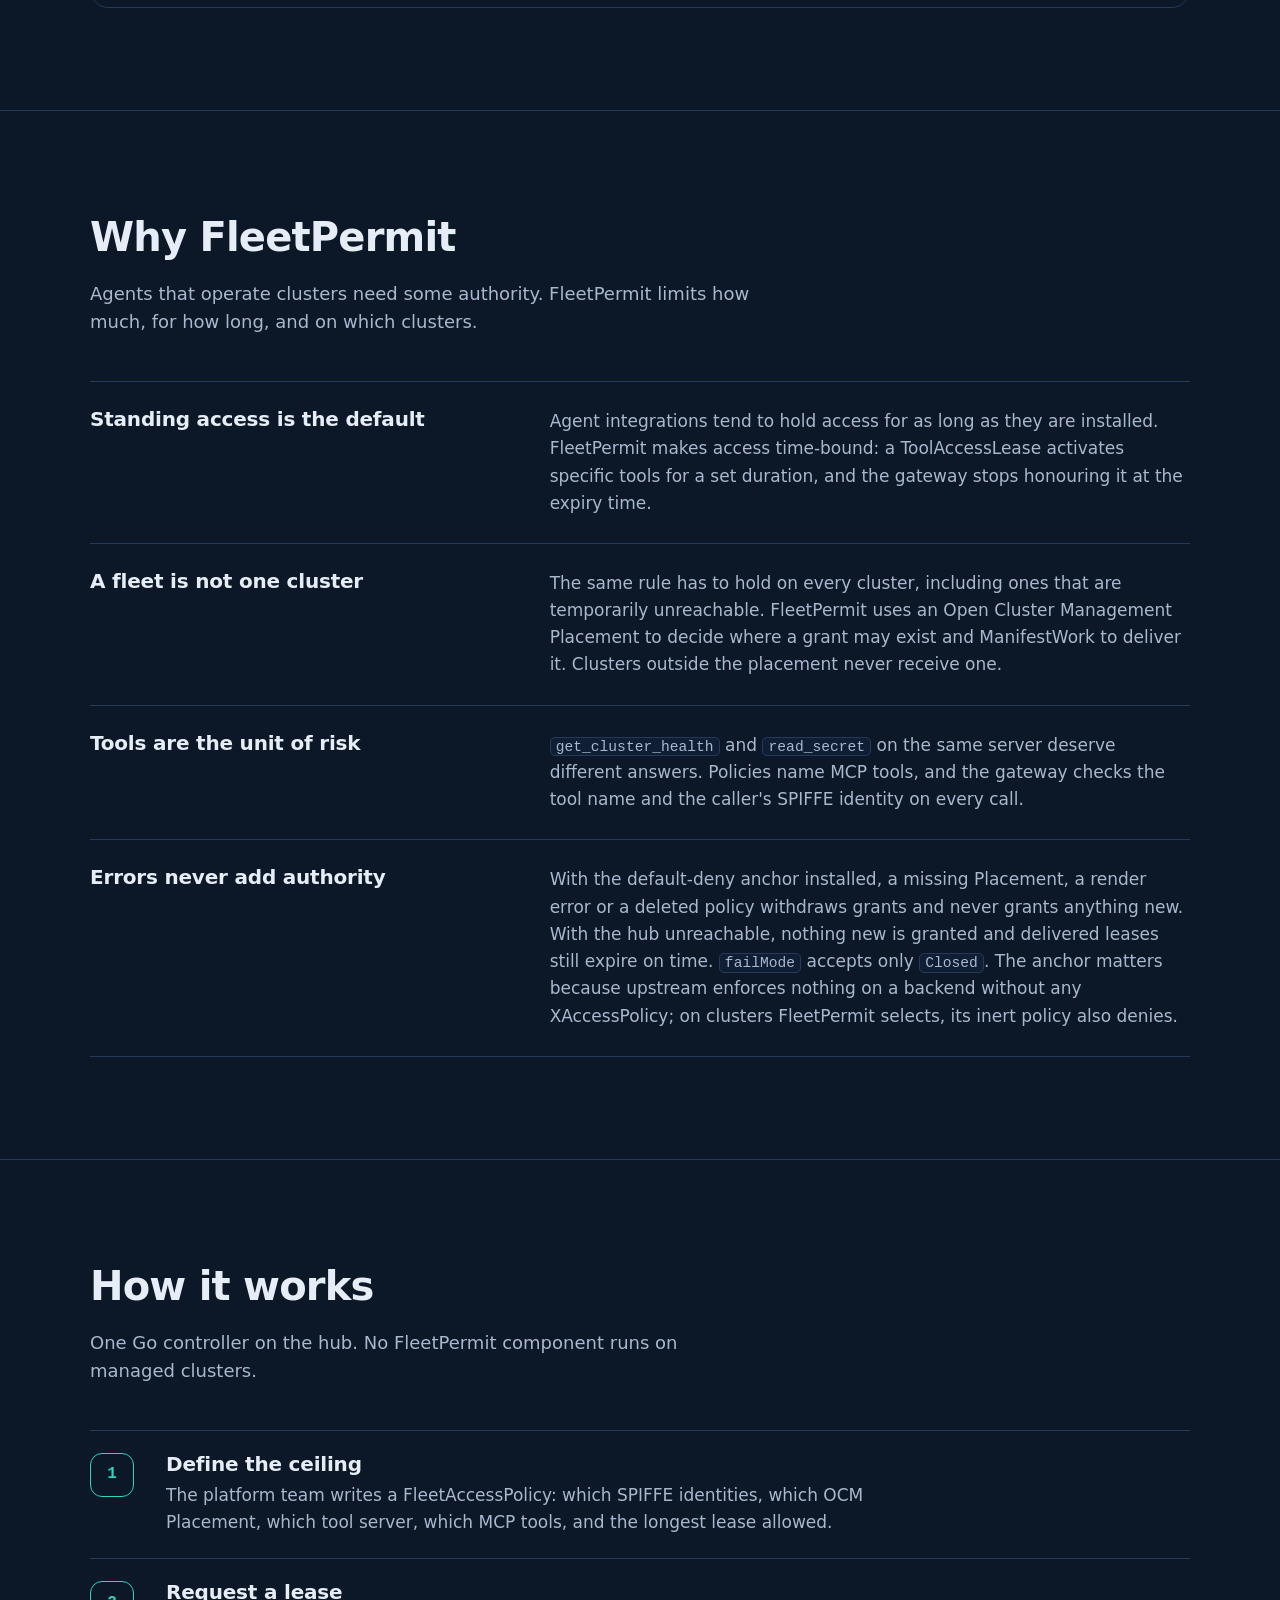
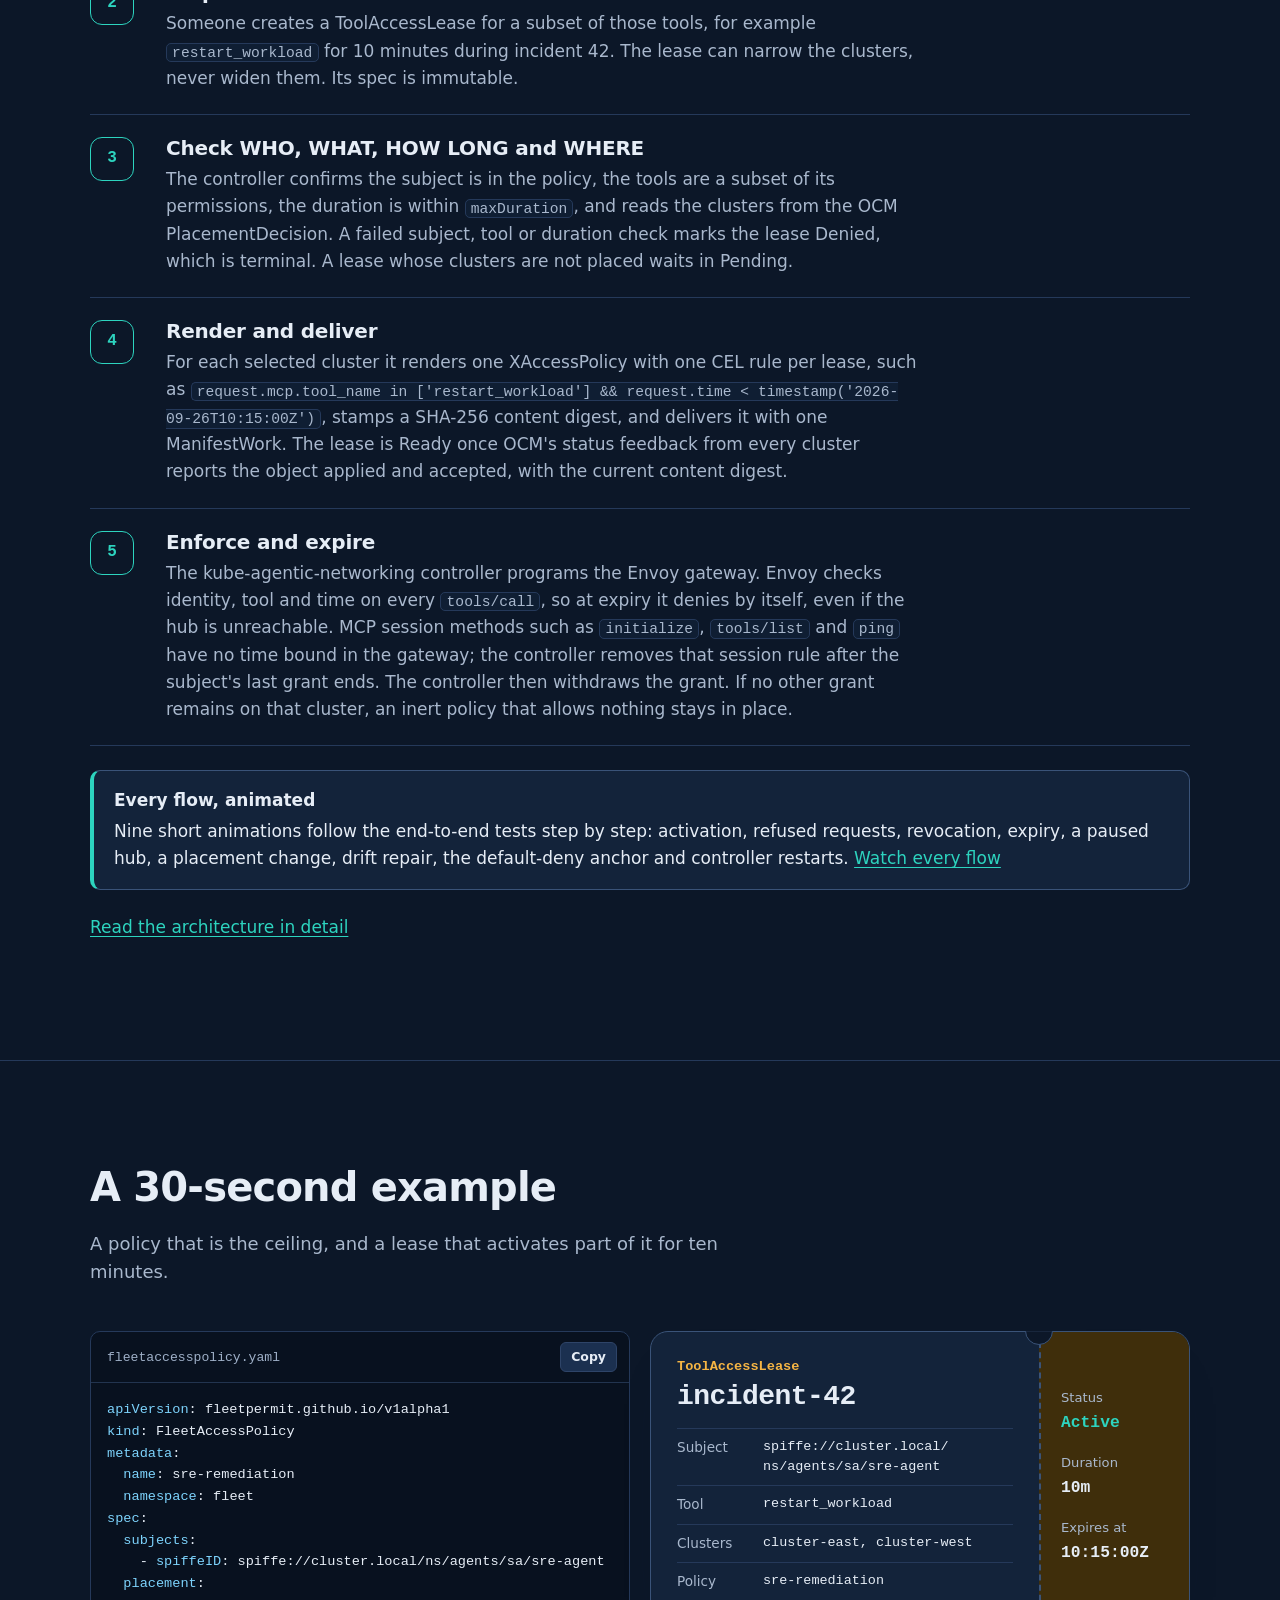
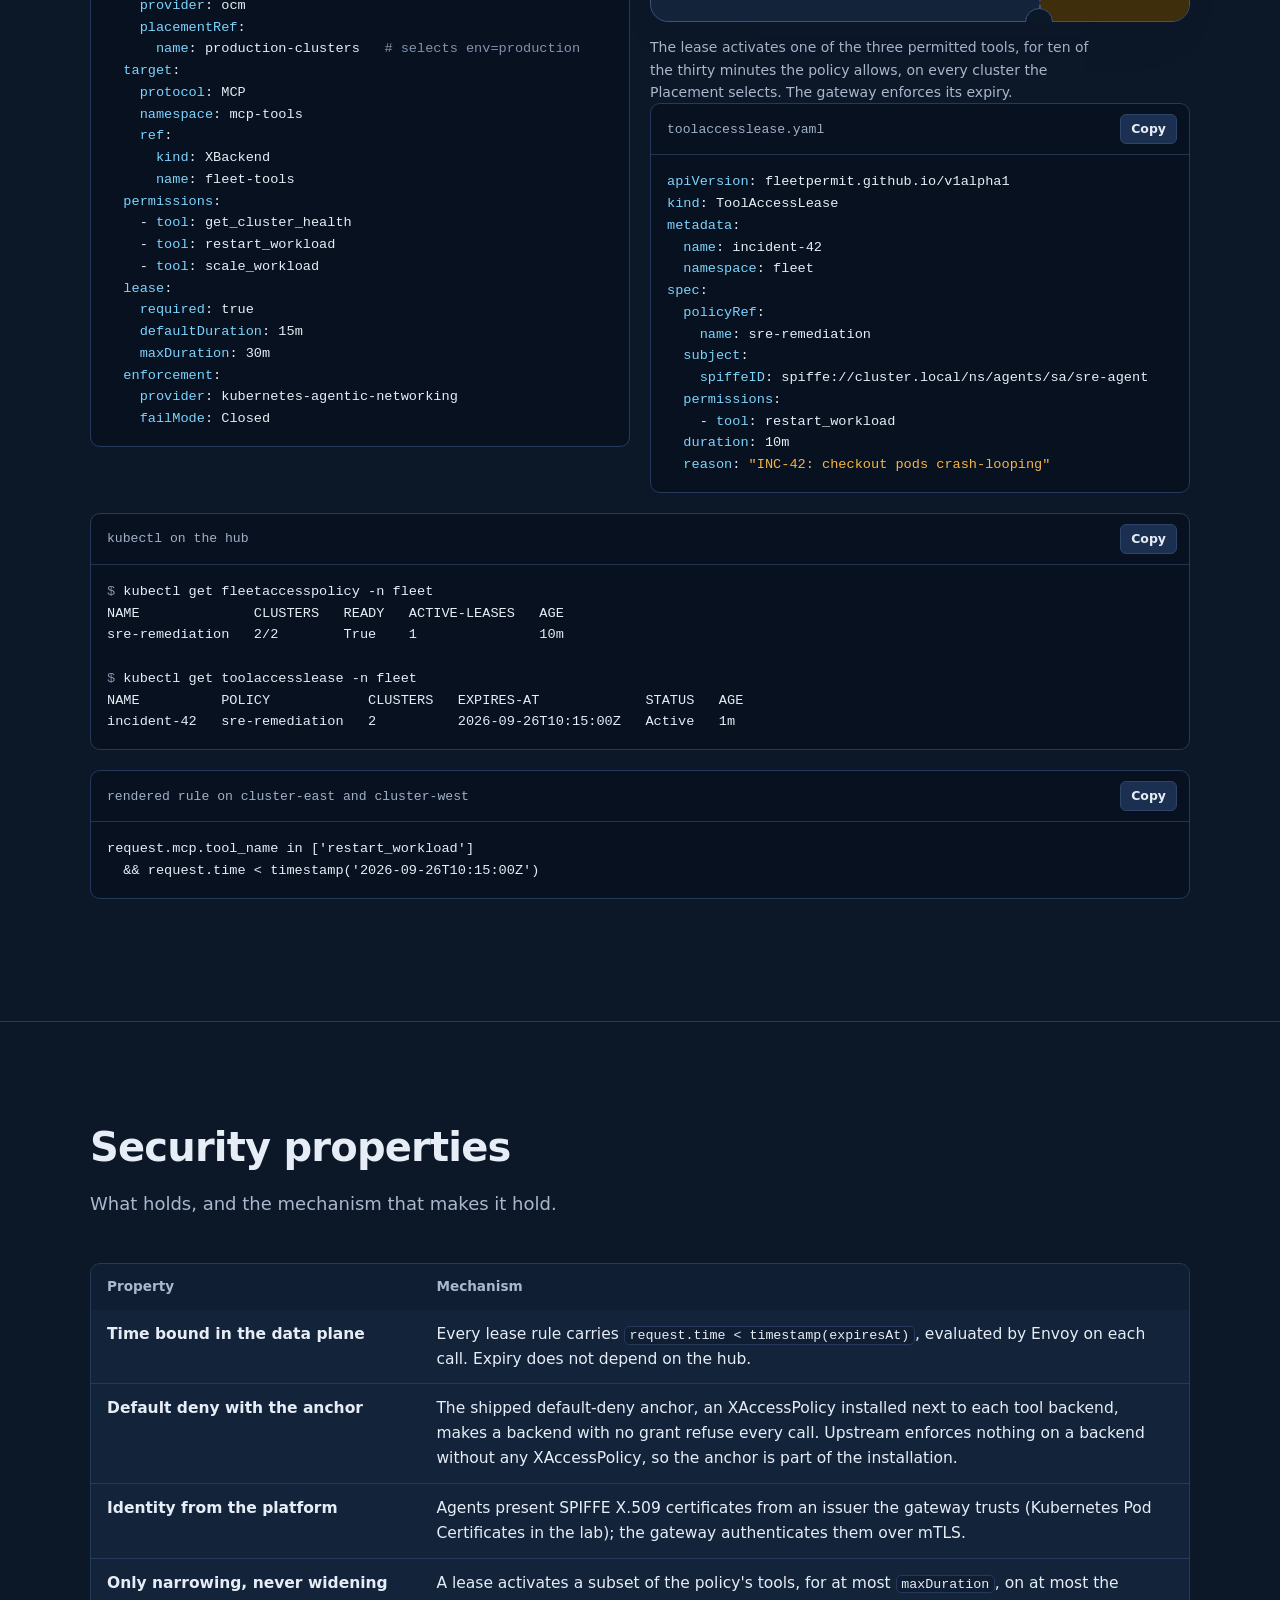
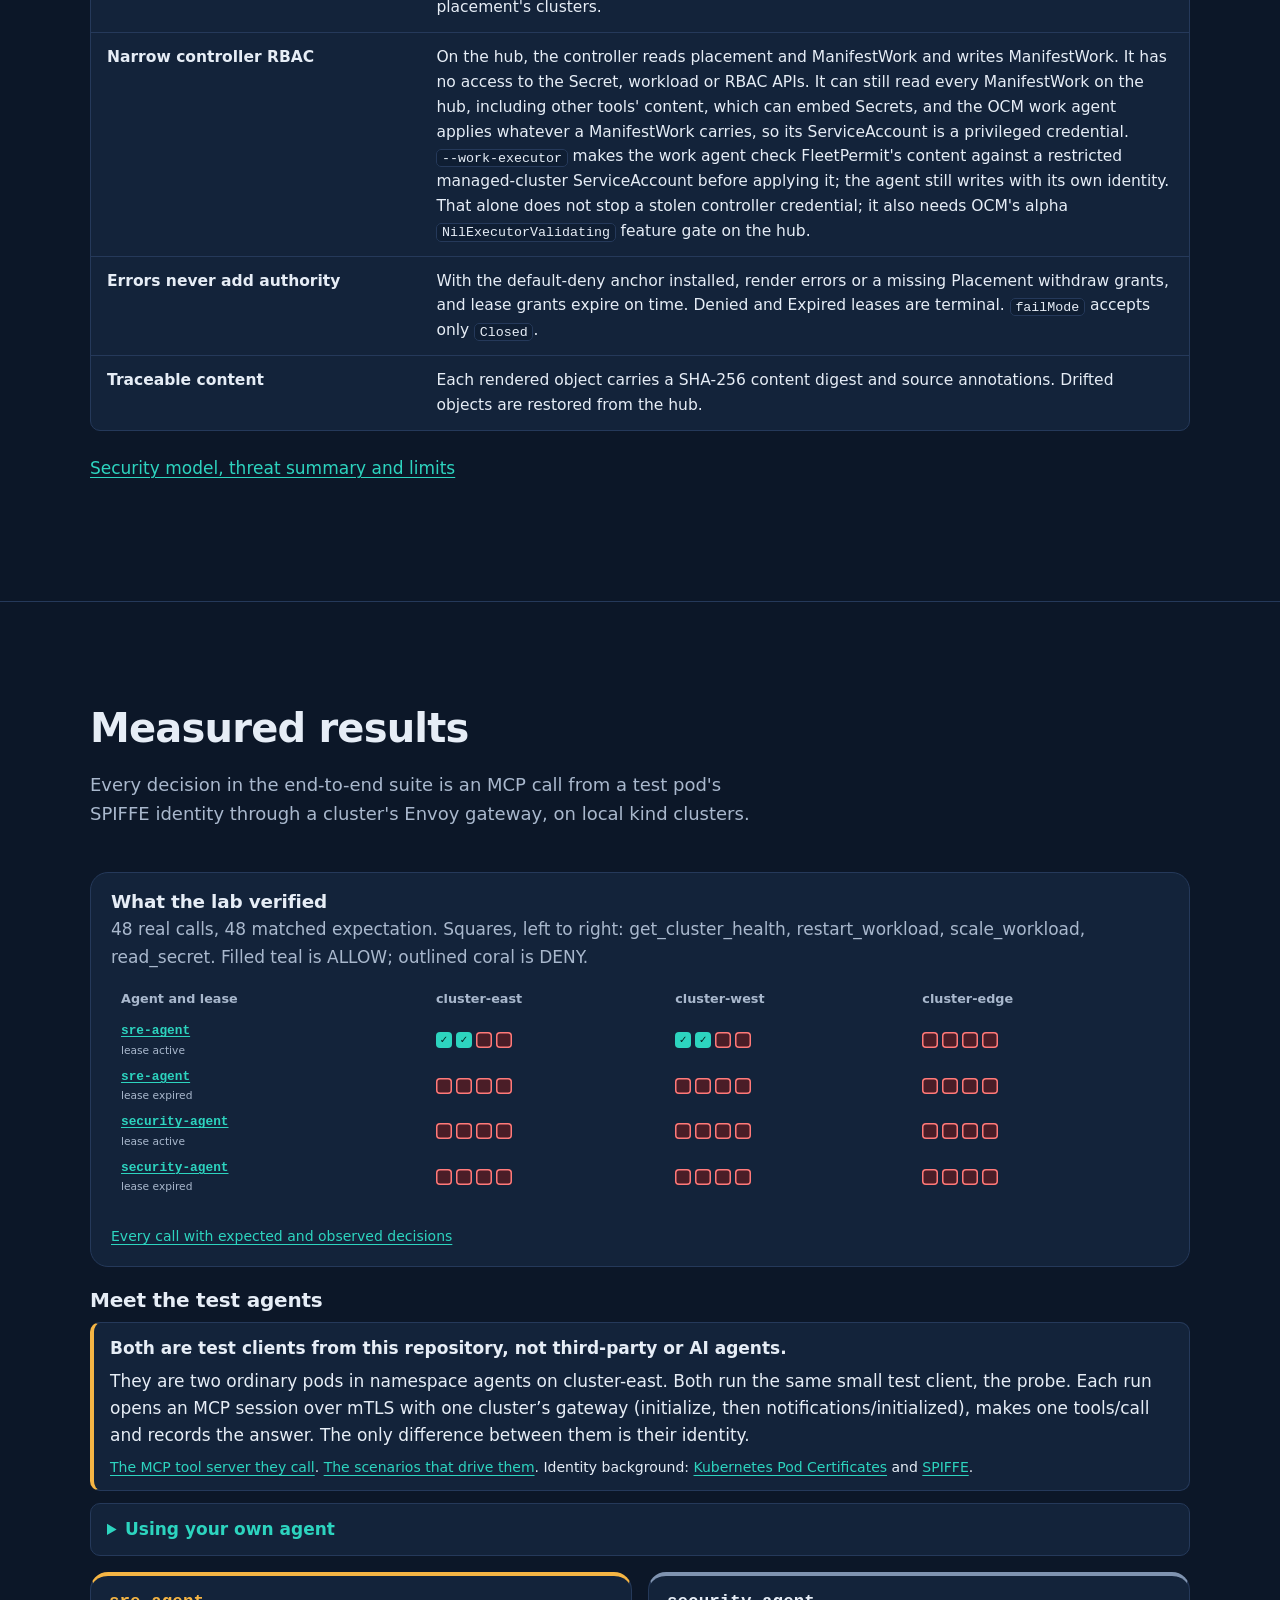
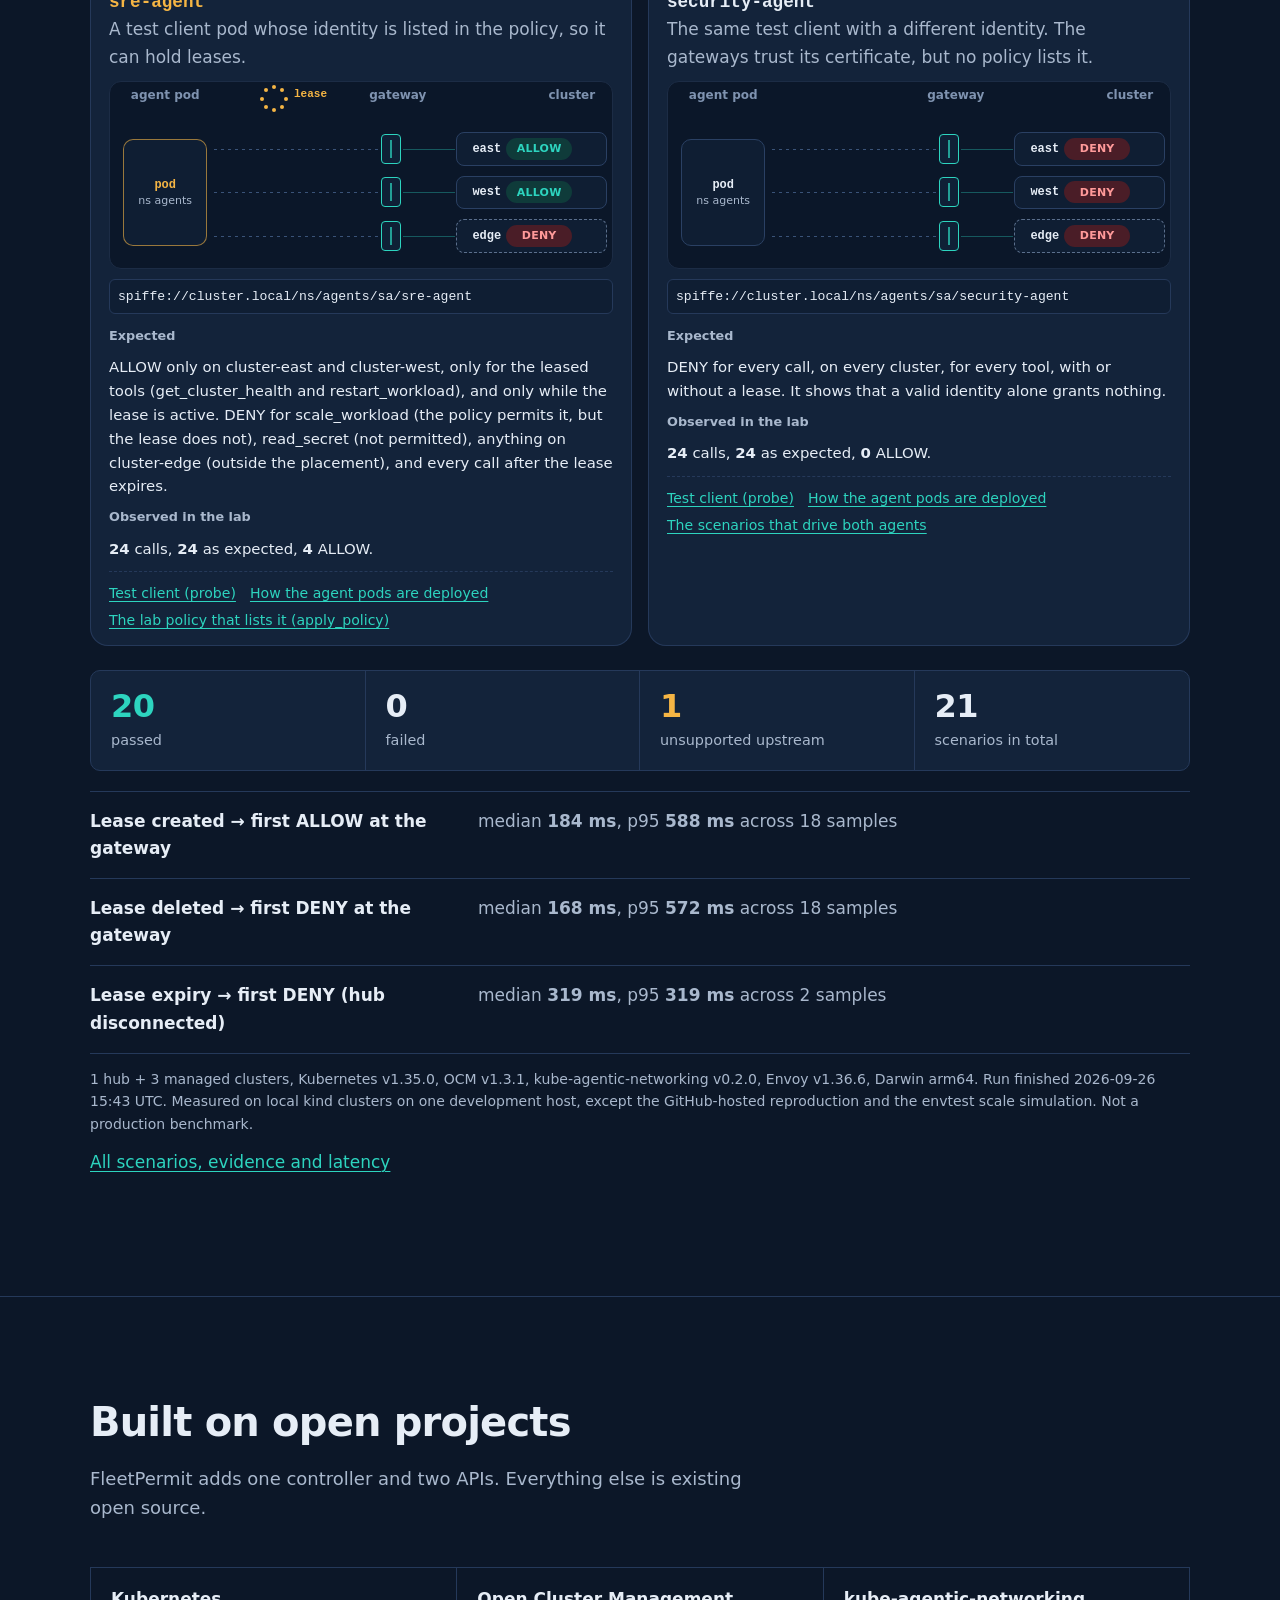
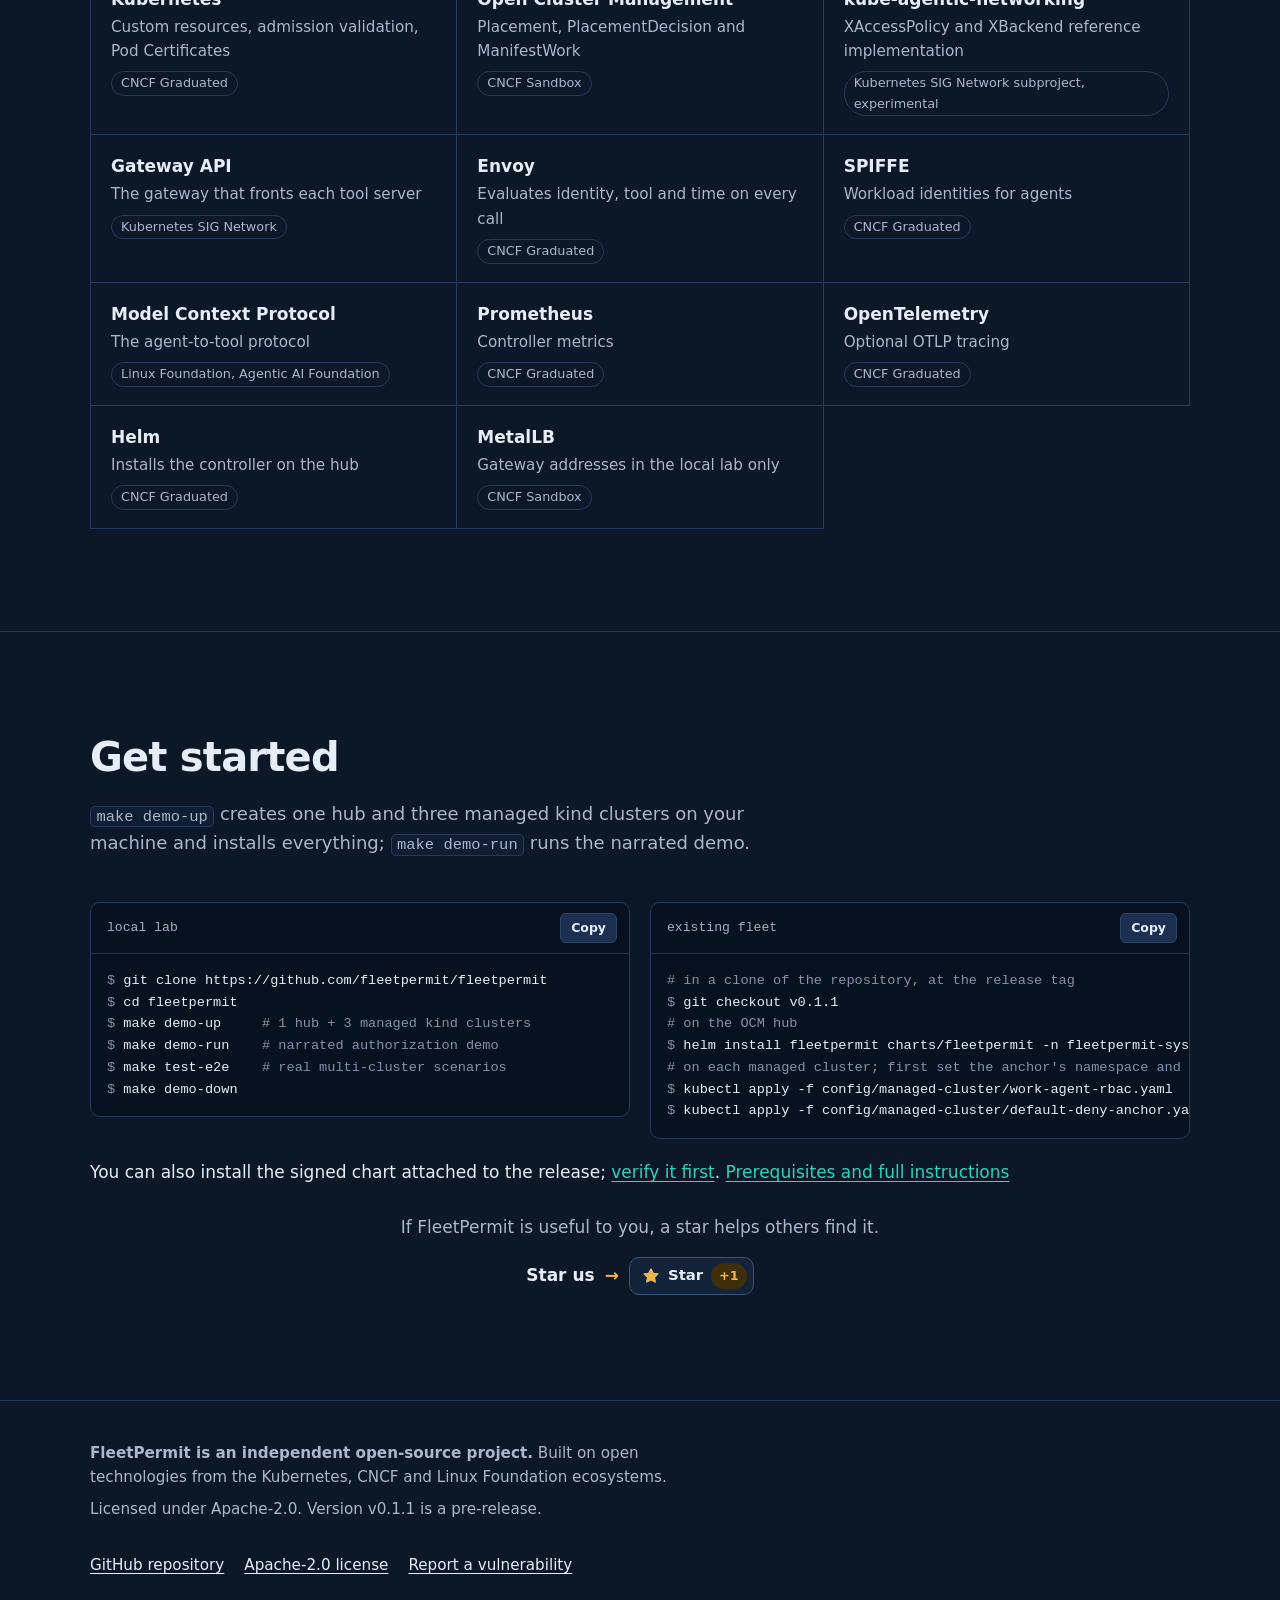
==== commit 98c189c5: "Apply the round-3 site review and the latest controller behaviour - --work-executor is described as " ====
--- a/index.html
+++ b/index.html
@@ -9,7 +9,7 @@
 <meta name="theme-color" content="#0c1728">
 <link rel="icon" href="assets/img/logo-mark.svg" type="image/svg+xml">
 <link rel="apple-touch-icon" href="assets/img/avatar-512.png">
-<link rel="stylesheet" href="assets/css/site.css?v=85ea29d818">
+<link rel="stylesheet" href="assets/css/site.css?v=dd57e0b890">
 <meta property="og:type" content="website">
 <meta property="og:site_name" content="FleetPermit">
 <meta property="og:title" content="FleetPermit: least privilege for agents, across every cluster">
@@ -18,12 +18,12 @@
 <meta property="og:image" content="https://fleetpermit.github.io/assets/img/social-preview.png">
 <meta name="twitter:card" content="summary_large_image">
 <script>(function(){var d=document.documentElement,t='dark';d.className=d.className.replace('no-js','js');try{var s=localStorage.getItem('fp-theme');if(s==='light'||s==='dark')t=s;}catch(e){}d.setAttribute('data-theme',t);})();</script>
-<script src="assets/js/site.js?v=106244e587" defer></script>
-<link rel="stylesheet" href="assets/css/hero.css?v=8740d60b71">
+<script src="assets/js/site.js?v=cc30a89c8a" defer></script>
+<link rel="stylesheet" href="assets/css/hero.css?v=6511f7927a">
 <link rel="stylesheet" href="assets/css/agents.css?v=7eebe30126">
-<script src="assets/js/hero.js?v=37bc8dfe8f" defer></script>
-<script src="assets/js/architecture-player.js?v=640024abfd" defer></script>
-<script src="assets/js/results.js?v=ad8beb0c64" defer></script>
+<script src="assets/js/hero.js?v=e293ea9aa0" defer></script>
+<script src="assets/js/architecture-player.js?v=93cb5349c7" defer></script>
+<script src="assets/js/results.js?v=e4310fc839" defer></script>
 </head>
 <body>
 <a class="skip-link" href="#main">Skip to content</a>
@@ -139,7 +139,7 @@
       </div>
       <div class="ticker-window" id="ticker-window" role="region" aria-labelledby="ticker-title">
         <ol class="ticker-list" id="ticker-list" aria-label="Recorded lab decisions">
-          <li><span class="t-route">Loading recorded decisions</span></li>
+          <li class="js-only"><span class="t-route">Loading recorded decisions</span></li>
         </ol>
       </div>
       <noscript><p class="ticker-sub" style="padding:12px 18px">The replay needs JavaScript. See <a href="results.html">all recorded results</a>.</p></noscript>
@@ -170,7 +170,7 @@
           <ol class="pipeline" aria-label="The working path">
             <li>OCM Placement</li>
             <li>FleetPermit policy and lease</li>
-            <li>Kubernetes Agentic Networking XAccessPolicy on Envoy</li>
+            <li>kube-agentic-networking XAccessPolicy on Envoy</li>
             <li>MCP <span class="pill pill-allow">ALLOW</span> or <span class="pill pill-deny">DENY</span></li>
           </ol>
           <p>The whole path runs on real clusters: 1 hub and 3 managed clusters.</p>
@@ -225,7 +225,7 @@
               <text x="38" y="82" class="mono" font-size="19" font-weight="700">incident-42</text>
               <text x="38" y="110" class="mono dim" font-size="13">restart_workload</text>
               <text x="38" y="130" class="mono dim" font-size="13">for 10m</text>
-              <text id="lease-status" x="38" y="172" font-size="13.5" class="dim">Status: Pending</text>
+              <text id="lease-status" x="38" y="172" font-size="13.5" class="dim">Status: new</text>
               <circle cx="220" cy="130" r="28" fill="none" stroke="#2E4468" stroke-width="5"/>
               <circle id="ring" cx="220" cy="130" r="28" fill="none" stroke="#F5B544" stroke-width="5" stroke-linecap="round" stroke-dasharray="175.93" stroke-dashoffset="0" transform="rotate(-90 220 130)"/>
               <text id="timer" x="220" y="135" text-anchor="middle" class="mono" font-size="13" font-weight="700" fill="#F5B544">10:00</text>
@@ -406,7 +406,7 @@
         <li>
           <div>
             <h3>Render and deliver</h3>
-            <p>For each selected cluster it renders one XAccessPolicy with one CEL rule per lease, such as <code>request.mcp.tool_name in ['restart_workload'] &amp;&amp; request.time &lt; timestamp('2026-09-26T10:15:00Z')</code>, stamps a SHA-256 content digest, and delivers it with one ManifestWork. Status feedback marks the lease Ready.</p>
+            <p>For each selected cluster it renders one XAccessPolicy with one CEL rule per lease, such as <code>request.mcp.tool_name in ['restart_workload'] &amp;&amp; request.time &lt; timestamp('2026-09-26T10:15:00Z')</code>, stamps a SHA-256 content digest, and delivers it with one ManifestWork. The lease is Ready once OCM's status feedback from every cluster reports the object applied and accepted, with the current content digest.</p>
           </div>
         </li>
         <li>
@@ -538,7 +538,7 @@
             <tr><th scope="row">Default deny with the anchor</th><td>The shipped default-deny anchor, an XAccessPolicy installed next to each tool backend, makes a backend with no grant refuse every call. Upstream enforces nothing on a backend without any XAccessPolicy, so the anchor is part of the installation.</td></tr>
             <tr><th scope="row">Identity from the platform</th><td>Agents present SPIFFE X.509 certificates from an issuer the gateway trusts (Kubernetes Pod Certificates in the lab); the gateway authenticates them over mTLS.</td></tr>
             <tr><th scope="row">Only narrowing, never widening</th><td>A lease activates a subset of the policy's tools, for at most <code>maxDuration</code>, on at most the placement's clusters.</td></tr>
-            <tr><th scope="row">Narrow controller RBAC</th><td>On the hub, the controller reads placement and writes ManifestWork. It cannot read Secrets or create pods, RBAC or namespaces. The OCM work agent applies whatever a ManifestWork carries, so the controller's ServiceAccount is still a privileged credential; <code>--work-executor</code> makes the work agent apply FleetPermit's content as a restricted managed-cluster identity.</td></tr>
+            <tr><th scope="row">Narrow controller RBAC</th><td>On the hub, the controller reads placement and ManifestWork and writes ManifestWork. It has no access to the Secret, workload or RBAC APIs. It can still read every ManifestWork on the hub, including other tools' content, which can embed Secrets, and the OCM work agent applies whatever a ManifestWork carries, so its ServiceAccount is a privileged credential. <code>--work-executor</code> makes the work agent check FleetPermit's content against a restricted managed-cluster ServiceAccount before applying it; the agent still writes with its own identity. That alone does not stop a stolen controller credential; it also needs OCM's alpha <code>NilExecutorValidating</code> feature gate on the hub.</td></tr>
             <tr><th scope="row">Errors never add authority</th><td>With the default-deny anchor installed, render errors or a missing Placement withdraw grants, and lease grants expire on time. Denied and Expired leases are terminal. <code>failMode</code> accepts only <code>Closed</code>.</td></tr>
             <tr><th scope="row">Traceable content</th><td>Each rendered object carries a SHA-256 content digest and source annotations. Drifted objects are restored from the hub.</td></tr>
           </tbody>
@@ -555,7 +555,7 @@
         <p>Every decision in the end-to-end suite is an MCP call from a test pod's SPIFFE identity through a cluster's Envoy gateway, on local kind clusters.</p>
       </div>
       <div id="results-preview" aria-busy="true">
-        <p class="state">Loading results from <a href="data/results.json">data/results.json</a>.</p>
+        <p class="state js-only">Loading results from <a href="data/results.json">data/results.json</a>.</p>
       </div>
       <noscript><p class="state">The results summary needs JavaScript. The raw data is at <a href="data/results.json">data/results.json</a>.</p></noscript>
       <p><a href="results.html">All scenarios, evidence and latency</a></p>
@@ -602,14 +602,16 @@
         </div>
         <div class="code-block" data-commands-only>
           <div class="code-title" data-label="install commands">existing fleet</div>
-          <pre><code><span class="tok-c"># on the OCM hub</span>
+          <pre><code><span class="tok-c"># in a clone of the repository, at the release tag</span>
+<span class="tok-p">$ </span>git checkout v0.1.1
+<span class="tok-c"># on the OCM hub</span>
 <span class="tok-p">$ </span>helm install fleetpermit charts/fleetpermit -n fleetpermit-system --create-namespace
-<span class="tok-c"># on each managed cluster</span>
+<span class="tok-c"># on each managed cluster; first set the anchor's namespace and targetRefs to your policies' target</span>
 <span class="tok-p">$ </span>kubectl apply -f config/managed-cluster/work-agent-rbac.yaml
-<span class="tok-p">$ </span>kubectl apply -f config/managed-cluster/default-deny-anchor.yaml   <span class="tok-c"># edit namespace/backend name first</span></code></pre>
-        </div>
-      </div>
-      <p><a href="docs.html">Prerequisites and full instructions</a></p>
+<span class="tok-p">$ </span>kubectl apply -f config/managed-cluster/default-deny-anchor.yaml</code></pre>
+        </div>
+      </div>
+      <p>You can also install the signed chart attached to the release; <a href="docs.html#install">verify it first</a>. <a href="docs.html">Prerequisites and full instructions</a></p>
       <div class="star-end">
         <p>If FleetPermit is useful to you, a star helps others find it.</p>
         <a class="star-demo" href="https://github.com/fleetpermit/fleetpermit"><span class="sd-lead">Star us</span><span class="visually-hidden"> on GitHub</span><span class="sd-arrow" aria-hidden="true">→</span><span class="sd-btn" aria-hidden="true"><span class="sd-ring"></span><span class="sd-star"><svg class="sd-outline" width="18" height="18" viewBox="0 0 24 24" focusable="false"><path d="M12 2.6l2.8 5.8 6.3.9-4.6 4.4 1.1 6.3L12 17l-5.6 3 1.1-6.3-4.6-4.4 6.3-.9z"/></svg><span class="sd-fillwrap"><svg class="sd-fill" width="18" height="18" viewBox="0 0 24 24" focusable="false"><path d="M12 2.6l2.8 5.8 6.3.9-4.6 4.4 1.1 6.3L12 17l-5.6 3 1.1-6.3-4.6-4.4 6.3-.9z"/></svg></span><span class="sd-sp s1"></span><span class="sd-sp s2"></span><span class="sd-sp s3"></span><span class="sd-sp s4"></span><span class="sd-sp s5"></span><span class="sd-sp s6"></span></span><span class="sd-label">Star</span><span class="sd-plus">+1</span><span class="sd-cursor"><svg width="16" height="22" viewBox="0 0 16 22" focusable="false"><path d="M1.2 1.2V17.2L5.1 13.6L8.1 20.4L10.9 19.2L7.9 12.4H13.3Z"/></svg></span></span></a>
--- a/assets/css/site.css
+++ b/assets/css/site.css
@@ -420,7 +420,7 @@
  * minimum width and scrolls sideways inside its wrapper when the page is narrower. */
 .fig-scroll { overflow-x: auto; overscroll-behavior-x: contain; border-radius: var(--radius-l); }
 .fig-scroll img { min-width: 960px; }
-.fig-scroll.fig-dense img { min-width: 1040px; }
+.fig-scroll.fig-dense img { min-width: 1044px; }
 .fig-open { display: none; margin: 8px 0 0; font-size: var(--step--1); }
 @media (max-width: 1120px) { .fig-open { display: block; } }
 /* Up to 1100 px the scroll area spans the whole viewport width, so a 960 px diagram fits
@@ -519,13 +519,14 @@
 
 .player-static-note { padding: 12px clamp(14px, 2vw, 24px); margin: 0; color: #a9b8cd; font-size: var(--step--1); border-top: 1px solid #22344f; }
 .player-swipe { display: none; margin: 0; padding: 0 16px 10px; color: #a9b8cd; font-size: var(--step--1); }
+.player.is-scrollable .player-swipe { display: block; }
 /* Narrow screens: keep the scene at a readable size (text at least about 10 px) and let it
  * scroll sideways inside the plate; the player script follows the current step. */
-@media (max-width: 880px) {
+@media (max-width: 1000px) {
   .player-stage { overflow-x: auto; overscroll-behavior-x: contain; padding: 8px 0 4px; scrollbar-width: thin; }
-  .player-stage svg { width: 820px; max-width: none; }
+  .player-stage svg { width: 100%; min-width: 820px; max-width: none; }
   .player-stage .scene text[font-size="11.5"], .player-stage .scene text[font-size="12"] { font-size: 12.5px; }
-  .player-swipe { display: block; }
+
 }
 
 .player :not(pre) > code { background: #1b3050; border-color: #2e4468; color: #e6edf6; }
@@ -1030,9 +1031,10 @@
   .mini-matrix { border-spacing: 1px 4px; font-size: 0.8rem; }
   .mini-matrix th, .mini-matrix td { padding: 2px 2px; }
   .mini-matrix tbody th { font-size: 0.74rem; }
-  .mini-matrix thead th { font-size: 0.7rem; }
-  .dot { width: 11px; height: 11px; font-size: 9px; }
-  .dots { gap: 3px; }
+  .mini-matrix tbody th small { font-size: 10px; }
+  .mini-matrix thead th { font-size: 10.5px; }
+  .dot { width: 12px; height: 12px; font-size: 10px; }
+  .dots { gap: 2px; }
 }
 
 /* Independent reproductions. */
@@ -1152,3 +1154,6 @@
   .sd-btn, .sd-fillwrap, .sd-plus, .sd-ring, .sd-sp, .sd-cursor { animation: none !important; }
   .sd-plus, .sd-fillwrap { display: none; }
 }
+
+/* Without JavaScript: hide loading placeholders and controls that would do nothing. */
+.no-js .js-only, .no-js .player-controls, .no-js .fx-pause, .no-js .flow-foot .fx-pause { display: none !important; }
--- a/assets/css/hero.css
+++ b/assets/css/hero.css
@@ -178,8 +178,8 @@
 .burst.outX.d0 { animation-delay: -0.3s; }
 .burst.outX.d1 { animation-delay: -1.5s; }
 .ftick-ok { display: grid; place-items: center; border-radius: 50%; background: #2dd4bf; color: #06201d; font: 900 clamp(10px, 2.4cqw, 11px)/1 var(--font); opacity: 0; animation: fl-tick 1.2s ease-out infinite; }
-.ftick-ok.e { left:67.3611cqw;top:6.2500cqw;width:4.1667cqw;height:4.1667cqw; }
-.ftick-ok.w { left:67.3611cqw;top:27.3611cqw;width:4.1667cqw;height:4.1667cqw; animation-delay: -0.6s; }
+.ftick-ok.e { left:65.8611cqw;top:6.2500cqw;width:4.1667cqw;height:4.1667cqw; }
+.ftick-ok.w { left:65.8611cqw;top:27.3611cqw;width:4.1667cqw;height:4.1667cqw; animation-delay: -0.6s; }
 @keyframes fl-tick { 0% { transform: scale(1.2); opacity: 1; } 35% { transform: scale(0.9); opacity: 0; } 100% { transform: scale(0.9); opacity: 0; } }
 .fglow { left:38.8889cqw;top:22.2222cqw;width:22.2222cqw;height:22.2222cqw; border-radius: 50%; background: radial-gradient(closest-side, rgba(45, 212, 191, 0.5), rgba(45, 212, 191, 0)); animation: fl-breathe 2.4s ease-in-out infinite; }
 @keyframes fl-breathe { 0%, 100% { transform: scale(0.9); opacity: 0.55; } 50% { transform: scale(1.08); opacity: 1; } }
@@ -268,6 +268,11 @@
   .chip { padding: 0 1.4cqw; }
   .chip .what { letter-spacing: -0.03em; }
 }
+/* Very small phones: the tool name is cut with an ellipsis rather than hidden, so the two
+ * sre-agent requests stay distinguishable. */
 @media (max-width: 380px) {
-  .chip .what { display: none; }
-}
+  .chip .what { overflow: hidden; text-overflow: ellipsis; }
+}
+
+/* The pause control is a toggle: its label stays "Pause motion" and aria-pressed carries the state. */
+.fx-pause[aria-pressed="true"] { border-color: #f5b544; background: rgba(245, 181, 68, 0.12); }
